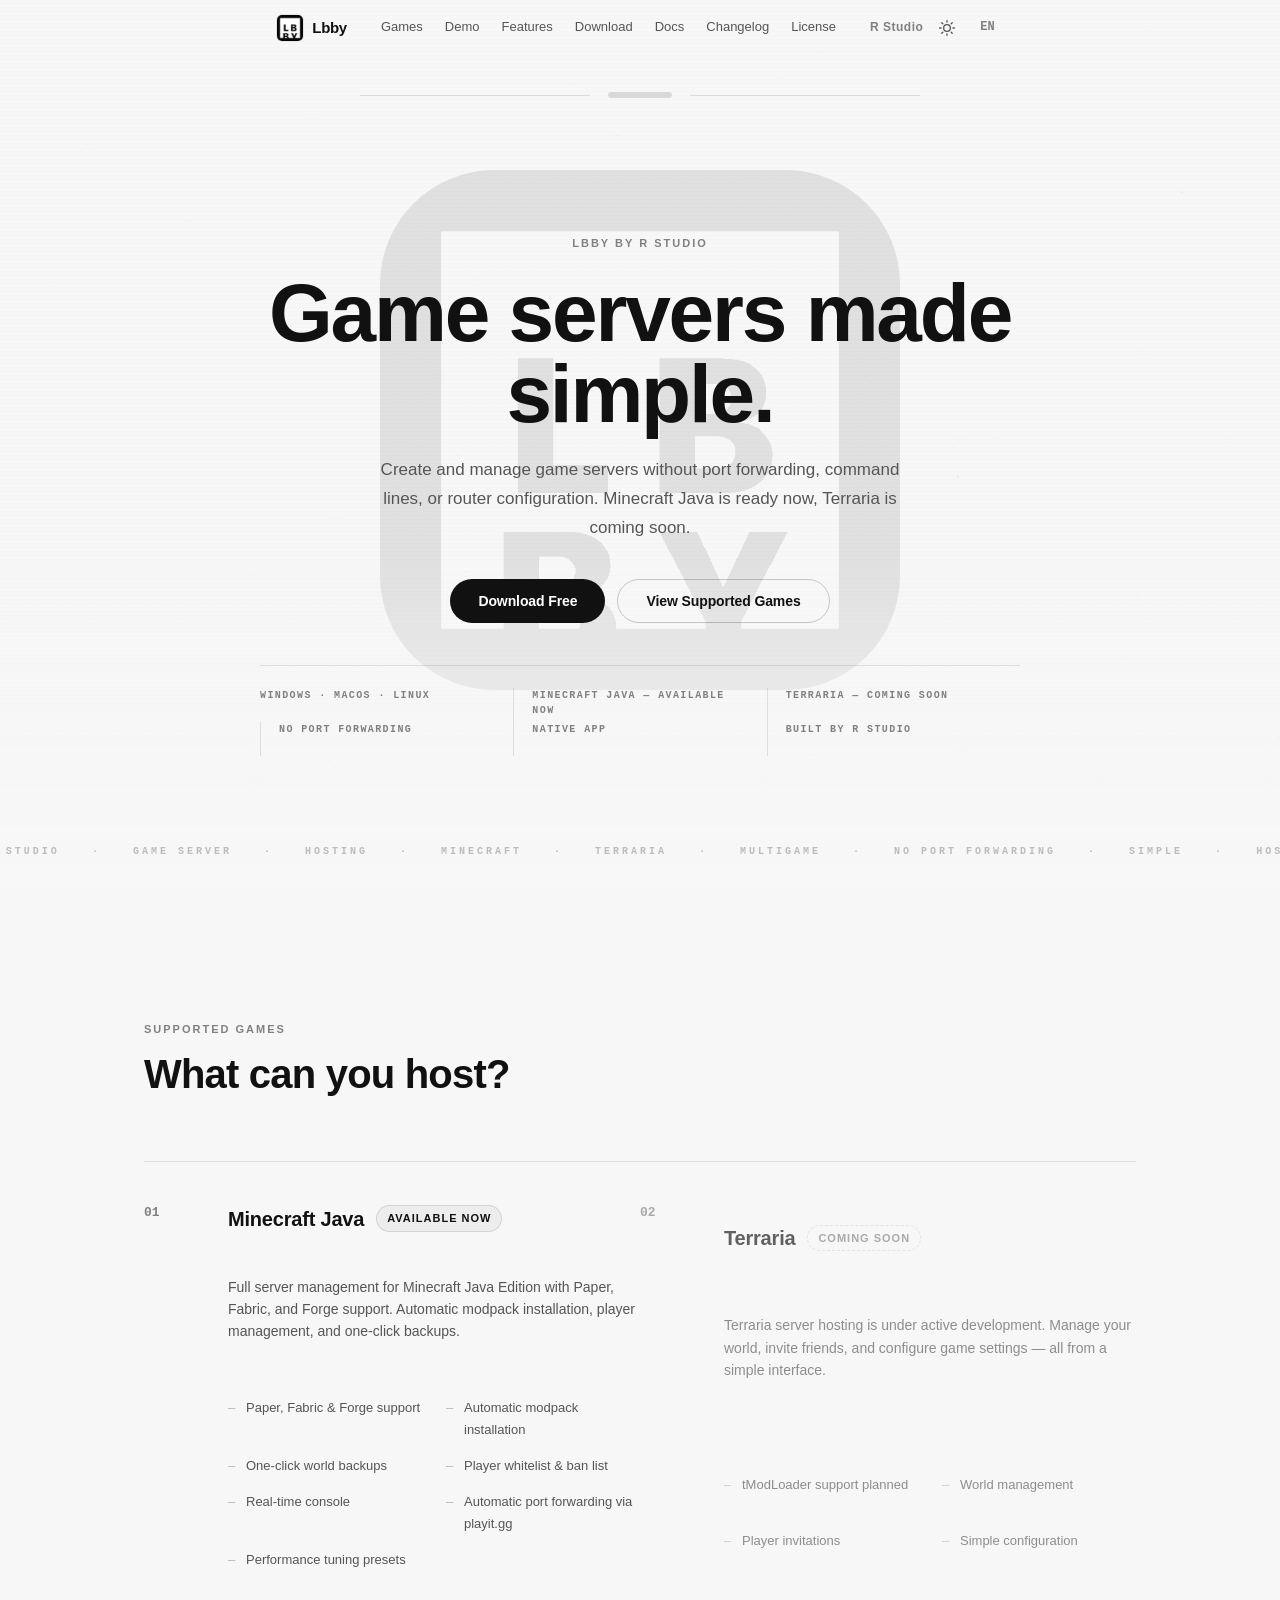
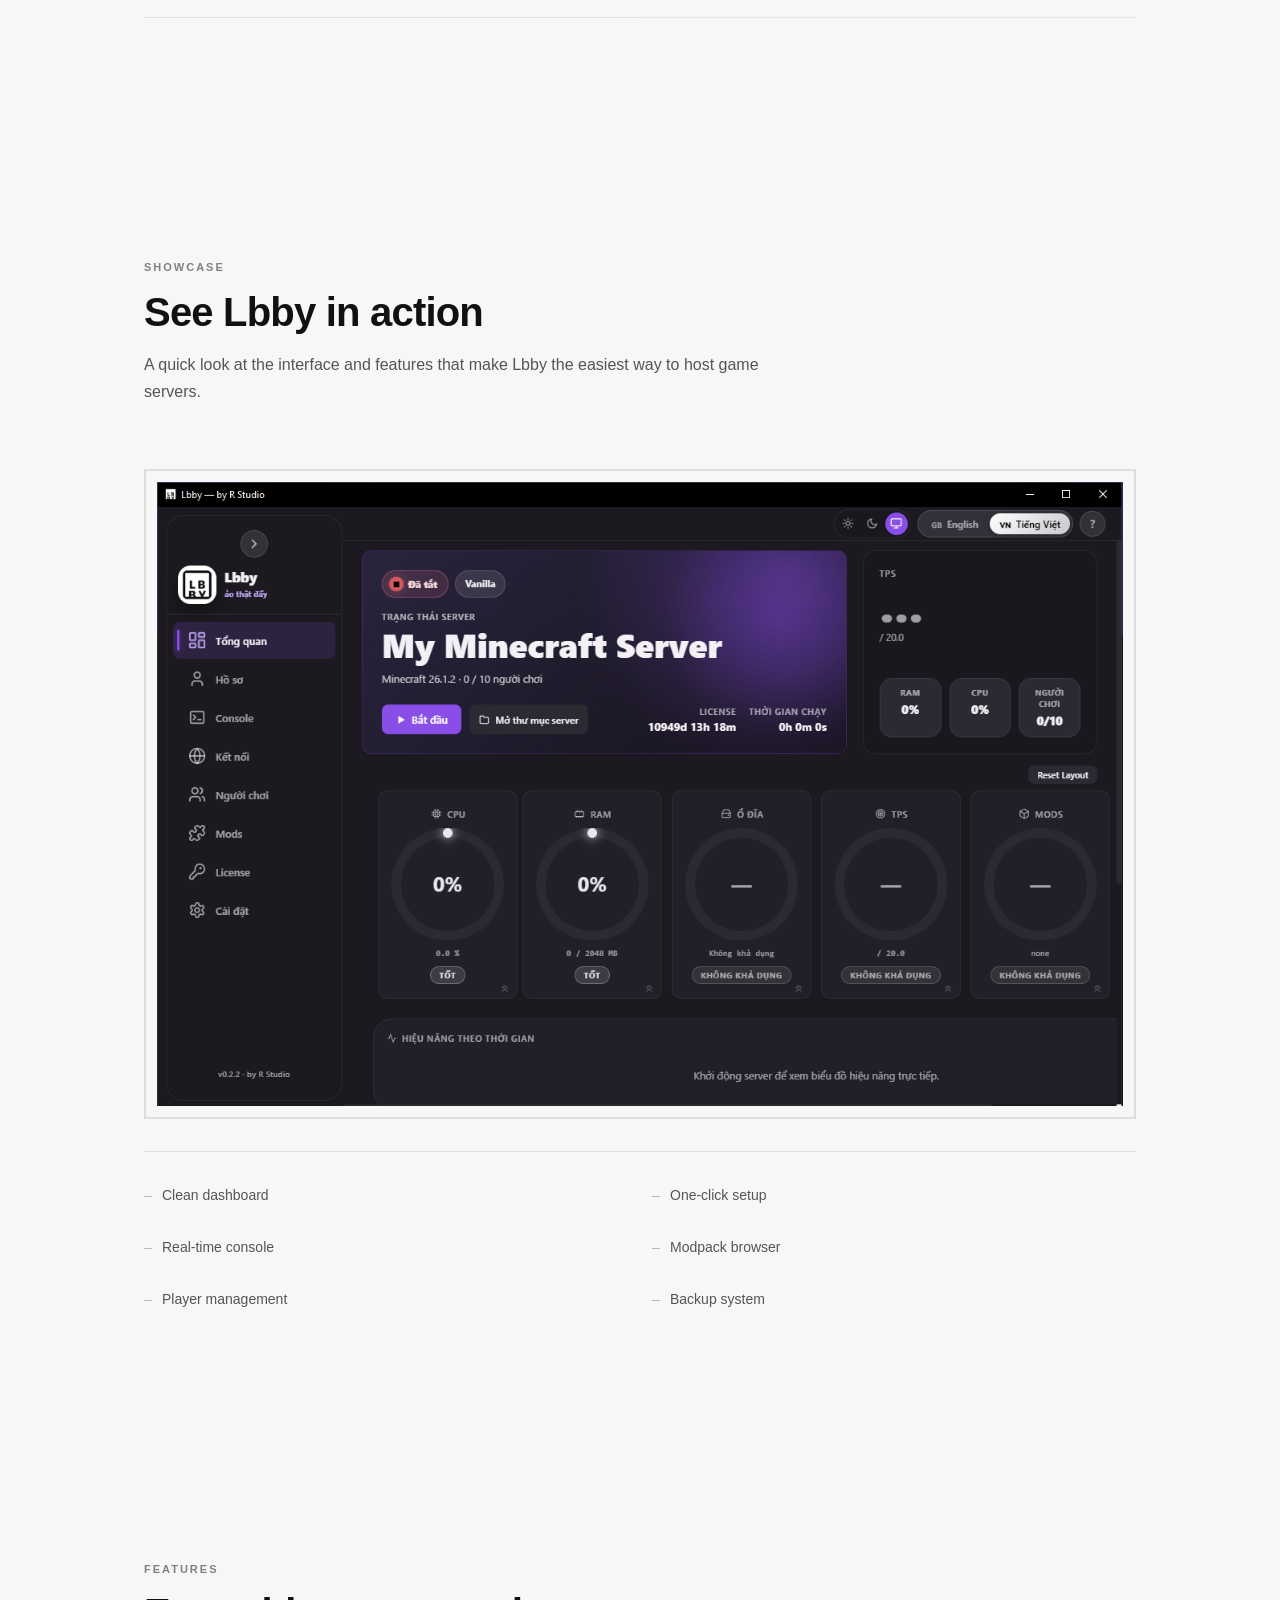
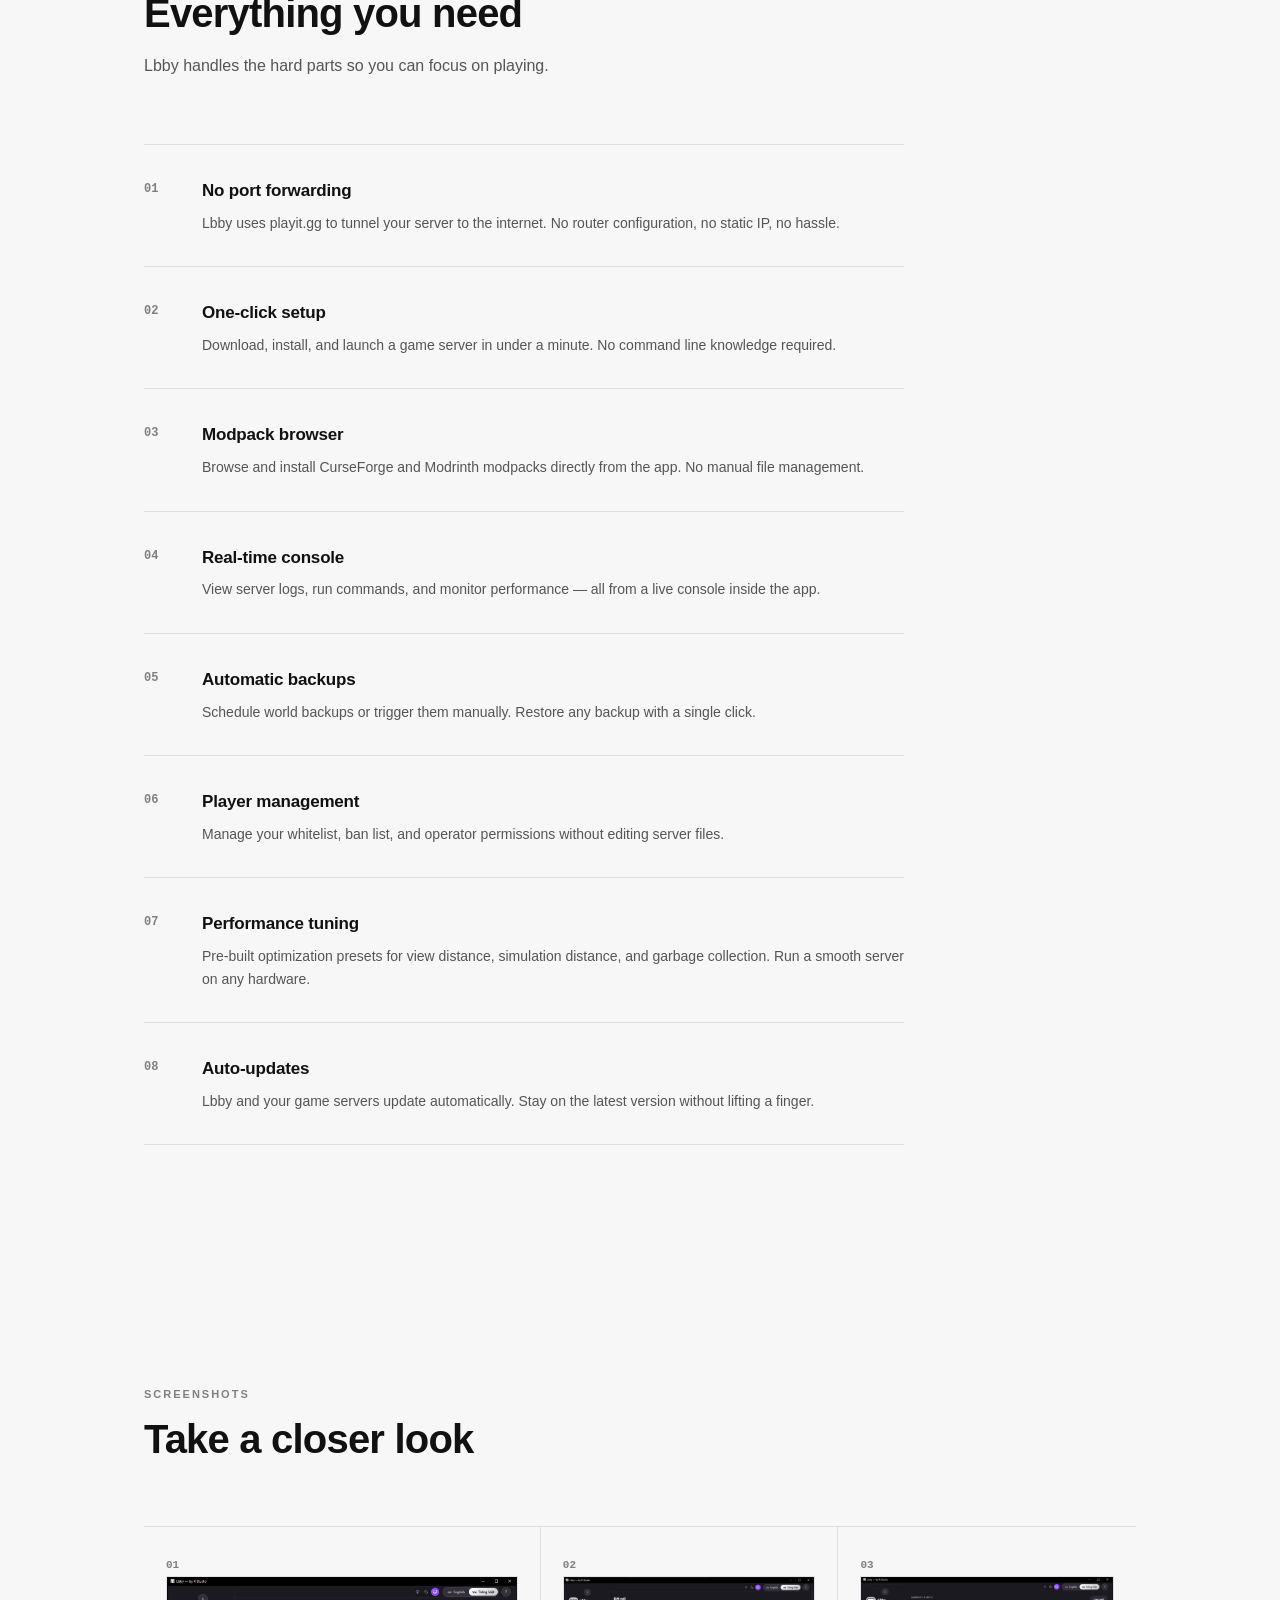
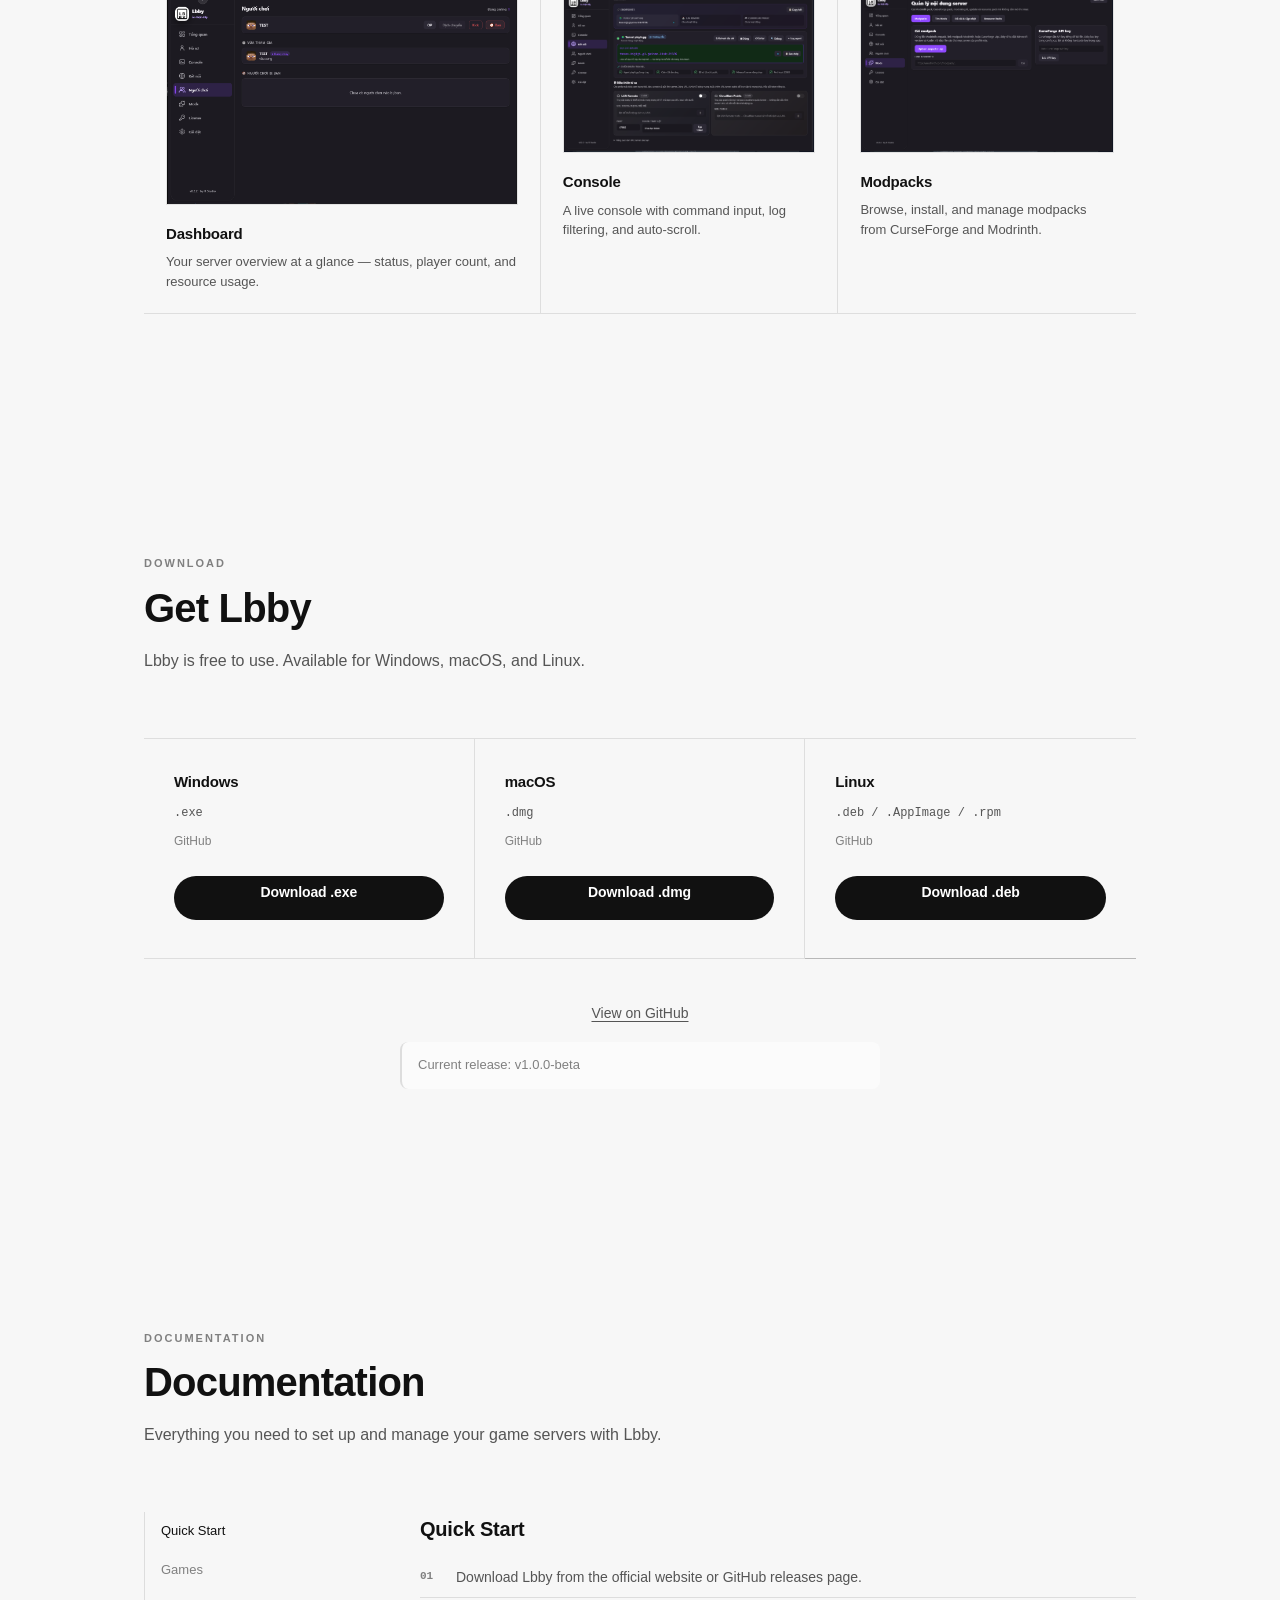
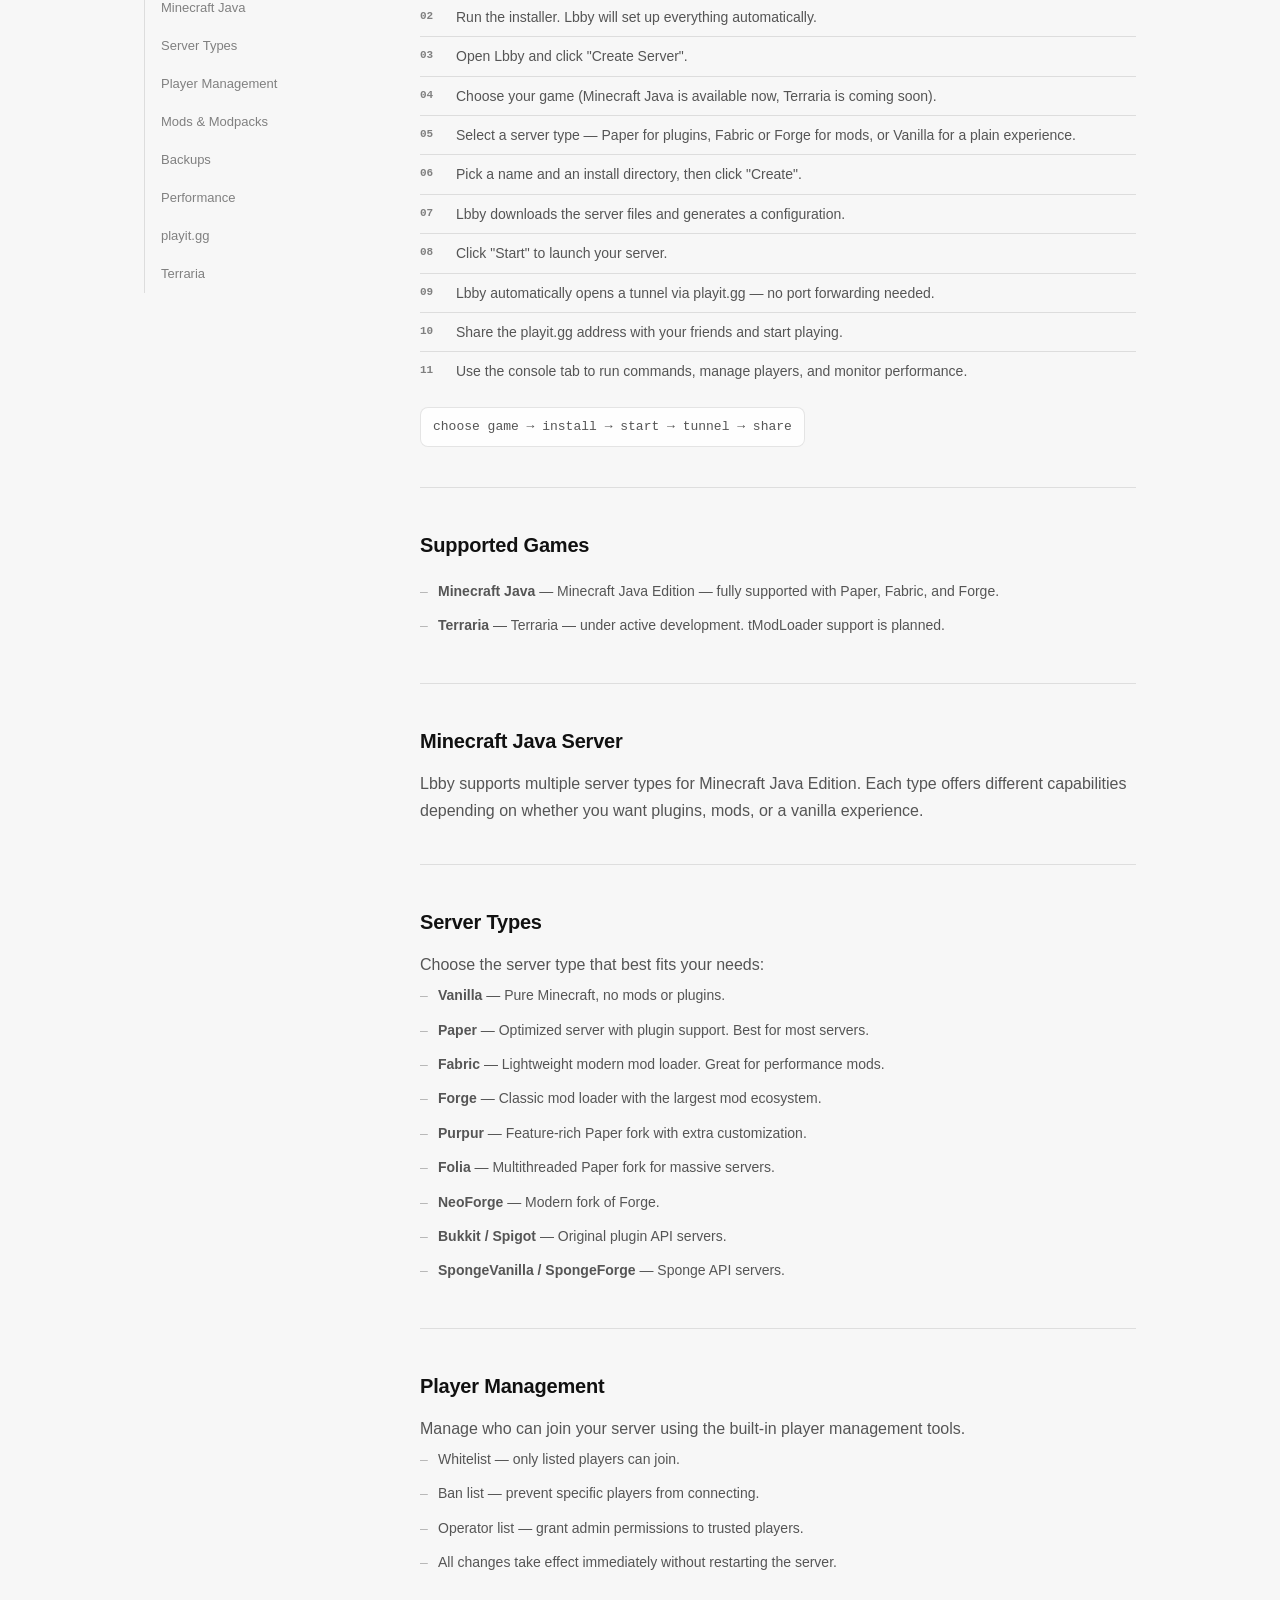
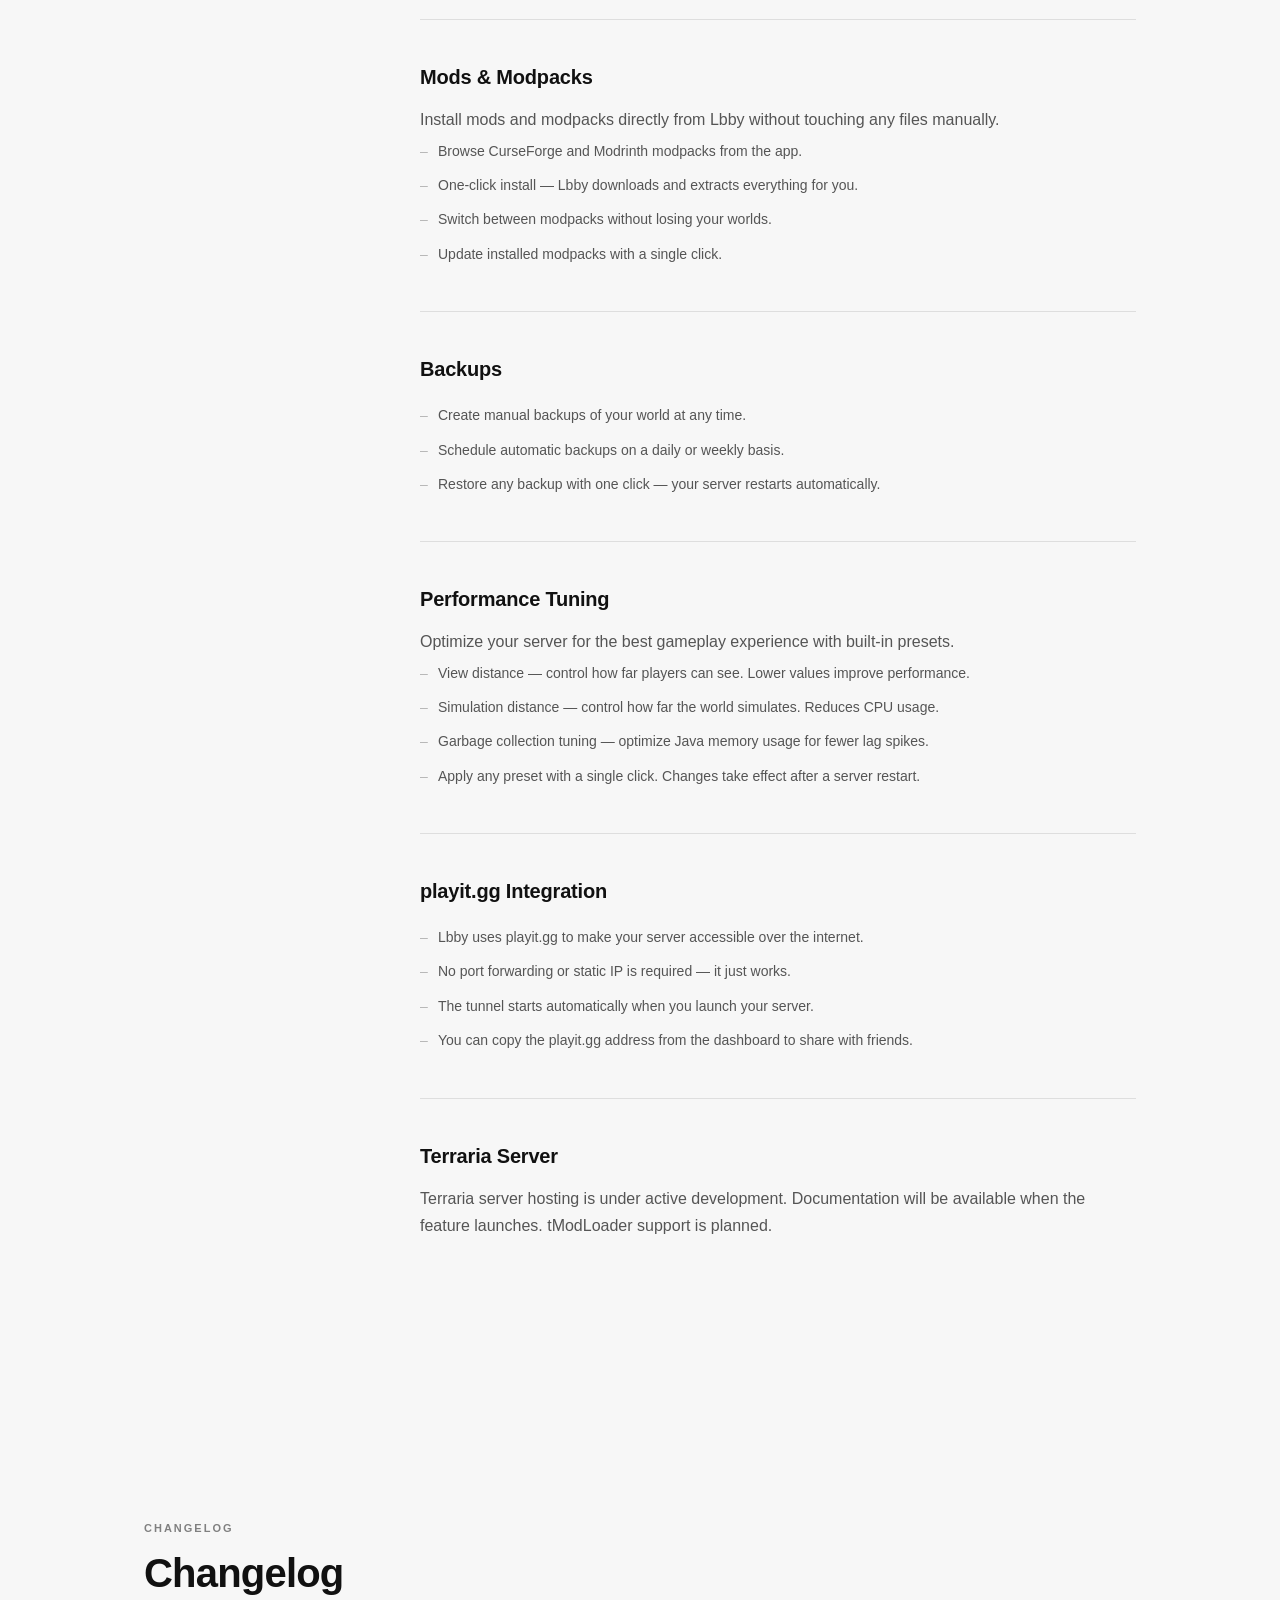
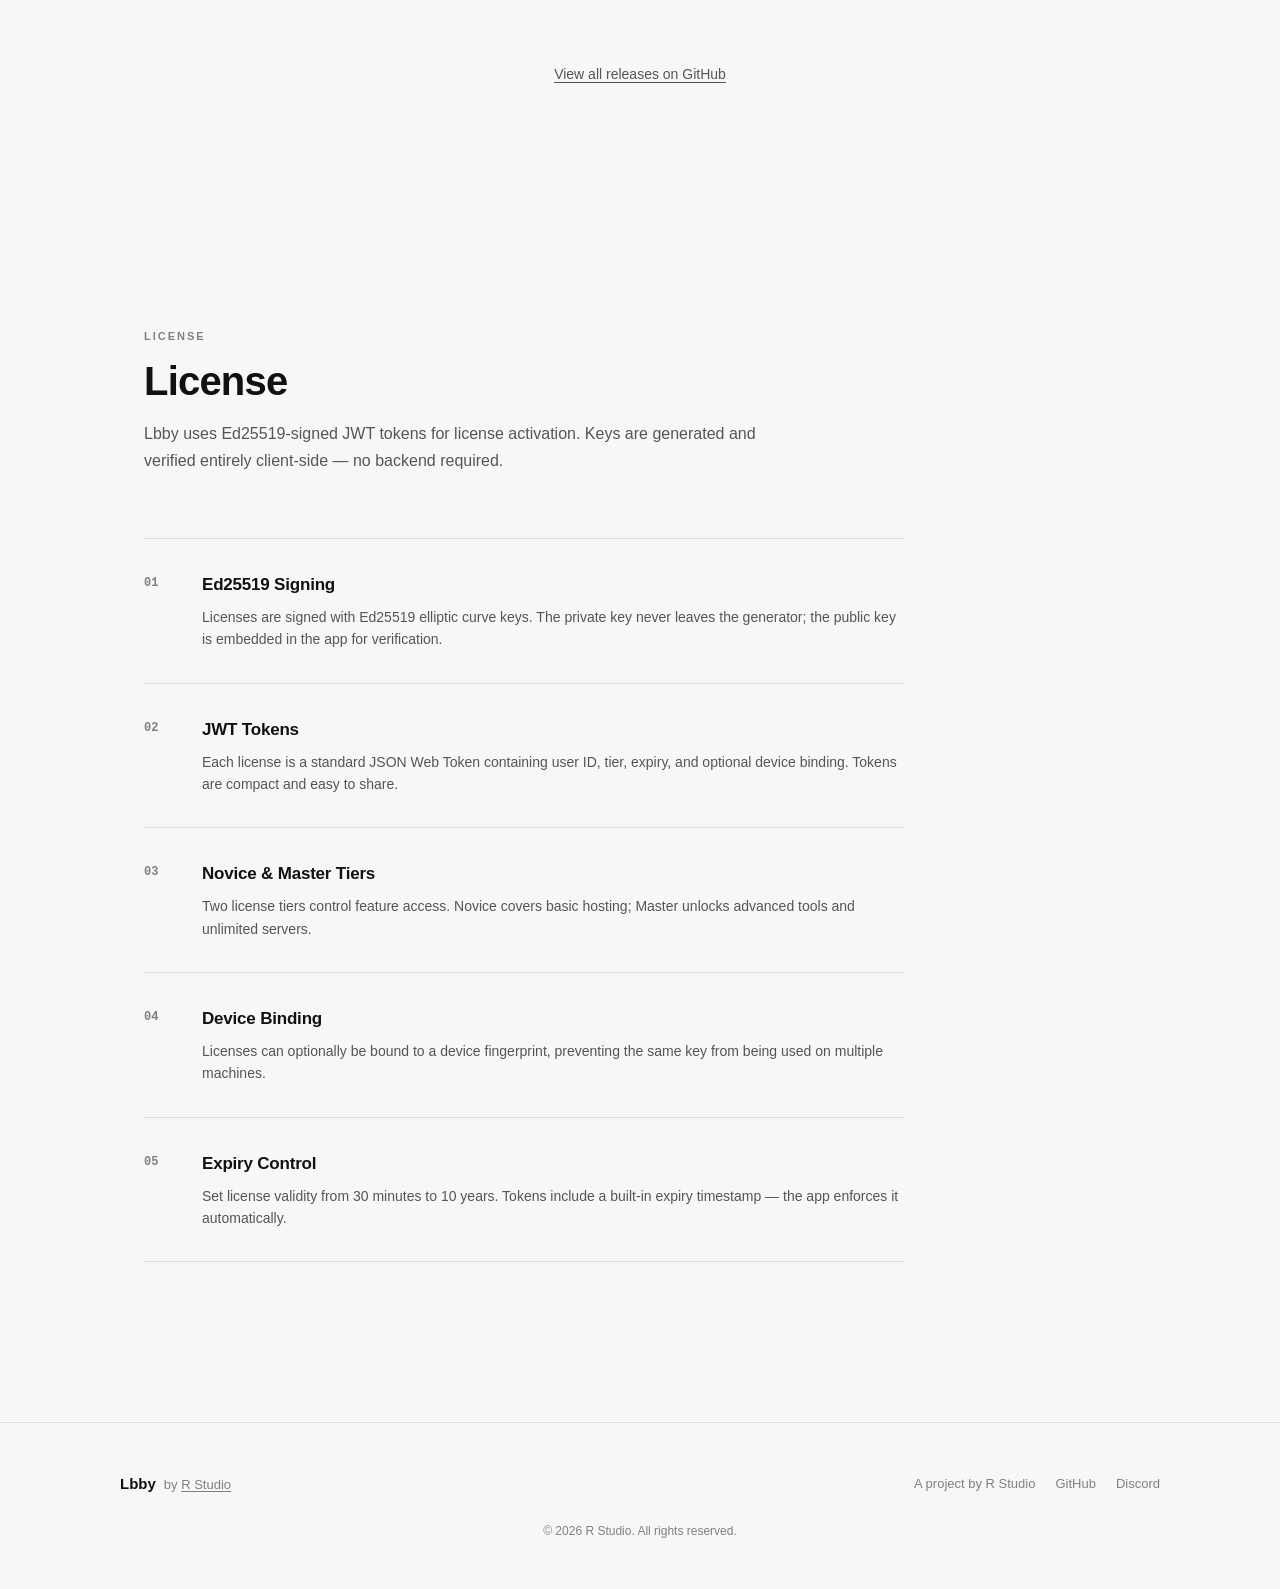
==== index.html @ f2675102 "Align Lbby site with R Studio aesthetic" ====
<!DOCTYPE html>
<html lang="en" data-theme="dark">
<head>
  <meta charset="UTF-8">
  <meta name="viewport" content="width=device-width, initial-scale=1.0">
  <meta http-equiv="Content-Security-Policy" content="default-src 'self'; script-src 'self' 'unsafe-inline' 'unsafe-eval'; style-src 'self' 'unsafe-inline' https://fonts.googleapis.com; img-src 'self' data: blob: https:; font-src 'self' data: https://fonts.gstatic.com; connect-src 'self' https://api.github.com; base-uri 'self'; form-action 'self'; frame-ancestors 'none';">
  <title>Lbby — Game Server Hosting by R Studio</title>
  <meta name="description" content="Lbby is a free game server hosting app by R Studio. Host and manage servers without port forwarding, terminal commands, or router configuration. Minecraft Java is available now, with Terraria coming soon.">
  <meta property="og:type" content="website">
  <meta property="og:url" content="https://lbby.rstudio.live">
  <meta property="og:title" content="Lbby — Game Server Hosting by R Studio">
  <meta property="og:description" content="Lbby is a free game server hosting app by R Studio. Host and manage servers without port forwarding, terminal commands, or router configuration.">
  <meta property="og:image" content="https://lbby.rstudio.live/assets/og-image.png">
  <meta property="og:locale" content="en_US">
  <meta property="og:locale:alternate" content="vi_VN">
  <link rel="icon" type="image/png" sizes="32x32" href="/assets/favicon-32.png">
  <link rel="icon" type="image/png" sizes="16x16" href="/assets/favicon-16.png">
  <link rel="shortcut icon" href="/favicon.ico">
  <link rel="preconnect" href="https://fonts.googleapis.com">
  <link rel="preconnect" href="https://fonts.gstatic.com" crossorigin>
  <link href="https://fonts.googleapis.com/css2?family=Inter:wght@400;500;600;700;800;900&display=swap" rel="stylesheet">
  <link rel="stylesheet" href="/css/style.css?v=rstudio-parity-20260628">
  <script>
    (function() {
      try {
        var t = localStorage.getItem('lbby-theme');
        if (!t) t = window.matchMedia('(prefers-color-scheme: dark)').matches ? 'dark' : 'light';
        document.documentElement.setAttribute('data-theme', t);
      } catch(e) {}
    })();
  </script>
</head>
<body>

  <!-- ══════════════════════════════════════════════════════════════
       NAVIGATION
       ══════════════════════════════════════════════════════════════ -->
  <nav class="nav" id="nav">
    <div class="nav__inner">
      <a href="/" class="nav__logo">
        <img src="/assets/lbby-app-icon-square.png" alt="Lbby" width="28" height="28">
        <span>Lbby</span>
      </a>
      <div class="nav__links">
        <a href="#games" class="nav__link" data-i18n="nav.games">Games</a>
        <a href="#showcase" class="nav__link">Demo</a>
        <a href="#features" class="nav__link" data-i18n="nav.features">Features</a>
        <a href="#download" class="nav__link" data-i18n="nav.download">Download</a>
        <a href="#docs" class="nav__link" data-i18n="nav.docs">Docs</a>
        <a href="#changelog" class="nav__link" data-i18n="nav.changelog">Changelog</a>
        <a href="#license" class="nav__link" data-i18n="nav.license">License</a>
      </div>
      <div class="nav__toggles">
        <a href="https://rstudio.live" class="nav__link nav__link--brand">R Studio</a>
        <button class="theme-toggle" id="theme-toggle" aria-label="Switch to light mode">
          <svg class="icon-sun" width="16" height="16" viewBox="0 0 24 24" fill="none" stroke="currentColor" stroke-width="2" stroke-linecap="round" stroke-linejoin="round"><circle cx="12" cy="12" r="5"/><line x1="12" y1="1" x2="12" y2="3"/><line x1="12" y1="21" x2="12" y2="23"/><line x1="4.22" y1="4.22" x2="5.64" y2="5.64"/><line x1="18.36" y1="18.36" x2="19.78" y2="19.78"/><line x1="1" y1="12" x2="3" y2="12"/><line x1="21" y1="12" x2="23" y2="12"/><line x1="4.22" y1="19.78" x2="5.64" y2="18.36"/><line x1="18.36" y1="5.64" x2="19.78" y2="4.22"/></svg>
          <svg class="icon-moon" width="16" height="16" viewBox="0 0 24 24" fill="none" stroke="currentColor" stroke-width="2" stroke-linecap="round" stroke-linejoin="round"><path d="M21 12.79A9 9 0 1 1 11.21 3 7 7 0 0 0 21 12.79z"/></svg>
        </button>
        <button class="lang-toggle" id="lang-toggle" aria-label="Switch language">
          <span class="lang-label" data-i18n="lang.toggle">VI</span>
        </button>
      </div>
      <button class="nav__hamburger" id="hamburger" aria-label="Menu" aria-expanded="false">
        <span></span><span></span><span></span>
      </button>
    </div>
  </nav>
  <div class="nav__dropdown" id="nav-dropdown">
    <a href="#games" data-i18n="nav.games">Games</a>
    <a href="#showcase">Demo</a>
    <a href="#features" data-i18n="nav.features">Features</a>
    <a href="#download" data-i18n="nav.download">Download</a>
    <a href="#docs" data-i18n="nav.docs">Docs</a>
    <a href="#changelog" data-i18n="nav.changelog">Changelog</a>
    <a href="#license" data-i18n="nav.license">License</a>
    <div class="nav__dropdown-toggles">
      <a href="https://rstudio.live" class="nav__link nav__link--brand">R Studio</a>
      <button class="theme-toggle" aria-label="Switch theme" onclick="document.getElementById('theme-toggle').click()">
        <svg class="icon-sun" width="16" height="16" viewBox="0 0 24 24" fill="none" stroke="currentColor" stroke-width="2"><circle cx="12" cy="12" r="5"/><line x1="12" y1="1" x2="12" y2="3"/><line x1="12" y1="21" x2="12" y2="23"/></svg>
        <svg class="icon-moon" width="16" height="16" viewBox="0 0 24 24" fill="none" stroke="currentColor" stroke-width="2"><path d="M21 12.79A9 9 0 1 1 11.21 3 7 7 0 0 0 21 12.79z"/></svg>
      </button>
      <button class="lang-toggle" onclick="document.getElementById('lang-toggle').click()">
        <span class="lang-label" data-i18n="lang.toggle">VI</span>
      </button>
    </div>
  </div>

  <!-- ══════════════════════════════════════════════════════════════
       HERO
       ══════════════════════════════════════════════════════════════ -->
  <section class="hero" id="hero">
    <canvas class="hero__canvas" id="ascii-bg"></canvas>
    <div class="site-noise" aria-hidden="true"></div>
    <div class="scanline" aria-hidden="true"></div>
    <div class="hero__chrome" aria-hidden="true">
      <span></span><span></span><span></span>
    </div>
    <div class="hero__logo-field" aria-hidden="true">
      <img src="/assets/lbby-app-icon-square.png" alt="">
    </div>
    <div class="hero__content">
      <p class="hero__eyebrow" data-i18n="hero.eyebrow">Lbby by R Studio</p>
      <h1 class="hero__headline" data-i18n="hero.headline">Game servers made simple.</h1>
      <p class="hero__sub" data-i18n="hero.sub">Host and manage game servers without port forwarding, command-line work, or router configuration. Minecraft Java is available now, with Terraria support on the way.</p>
      <div class="hero__buttons">
        <a href="#download" class="btn btn--primary" data-i18n="hero.cta.download">Download Free</a>
        <a href="#games" class="btn btn--secondary" data-i18n="hero.cta.games">View Supported Games</a>
      </div>
      <div class="hero__meta">
        <span class="hero__meta-item">Windows · macOS · Linux</span>
        <span class="hero__meta-divider">·</span>
        <span class="hero__meta-item" data-i18n="hero.meta.minecraft">Minecraft Java — Available now</span>
        <span class="hero__meta-divider">·</span>
        <span class="hero__meta-item" data-i18n="hero.meta.terraria">Terraria — Coming soon</span>
        <span class="hero__meta-divider">·</span>
        <span class="hero__meta-item" data-i18n="hero.meta.nopf">No port forwarding</span>
        <span class="hero__meta-divider">·</span>
        <span class="hero__meta-item" data-i18n="hero.meta.native">Native app</span>
        <span class="hero__meta-divider">·</span>
        <span class="hero__meta-item" data-i18n="hero.meta.rstudio">Built by R Studio</span>
      </div>
    </div>
    <div class="hero__strip" aria-hidden="true">
      <span>LBBY</span><span>·</span><span>R STUDIO</span><span>·</span><span>GAME SERVER</span><span>·</span><span>HOSTING</span><span>·</span><span>MINECRAFT</span><span>·</span><span>TERRARIA</span><span>·</span><span>MULTIGAME</span><span>·</span><span>NO PORT FORWARDING</span><span>·</span><span>SIMPLE</span><span>·</span><span>HOST</span><span>·</span><span>PLAY</span>
    </div>
  </section>

  <!-- ══════════════════════════════════════════════════════════════
       SUPPORTED GAMES
       ══════════════════════════════════════════════════════════════ -->
  <section class="section" id="games">
    <div class="section__header reveal">
      <p class="section-label" data-i18n="games.label">Supported Games</p>
      <h2 class="section-title" data-i18n="games.title">Start with Minecraft Java. More game servers are on the way.</h2>
    </div>
    <div class="games__grid reveal">
      <div class="game-card">
        <div class="game-card__index">01</div>
        <div class="game-card__header">
          <h3 class="game-card__title" data-i18n="games.minecraft.title">Minecraft Java</h3>
          <span class="game-card__status game-card__status--available" data-i18n="games.minecraft.status">Available now</span>
        </div>
        <p class="game-card__desc" data-i18n="games.minecraft.desc">Fully developed hosting support for Minecraft Java servers, including guided setup, server types, mods, plugins, modpacks, playit.gg tunneling, backups, performance tools, and player management.</p>
        <ul class="game-card__features">
          <li data-i18n="games.minecraft.f1">Guided server setup</li>
          <li data-i18n="games.minecraft.f2">11 server types</li>
          <li data-i18n="games.minecraft.f3">Mods, plugins, and modpacks</li>
          <li data-i18n="games.minecraft.f4">Built-in tunnel support</li>
          <li data-i18n="games.minecraft.f5">Backups and restore</li>
          <li data-i18n="games.minecraft.f6">Player management</li>
          <li data-i18n="games.minecraft.f7">Performance tools</li>
        </ul>
      </div>
      <div class="game-card game-card--upcoming">
        <div class="game-card__index">02</div>
        <div class="game-card__header">
          <h3 class="game-card__title" data-i18n="games.terraria.title">Terraria</h3>
          <span class="game-card__status game-card__status--coming" data-i18n="games.terraria.status">Coming soon</span>
        </div>
        <p class="game-card__desc" data-i18n="games.terraria.desc">Terraria server hosting is planned as Lbby expands into multi-game hosting.</p>
        <ul class="game-card__features">
          <li data-i18n="games.terraria.f1">Planned server setup flow</li>
          <li data-i18n="games.terraria.f2">Planned hosting controls</li>
          <li data-i18n="games.terraria.f3">Planned friend/community hosting</li>
          <li data-i18n="games.terraria.f4">Roadmap item</li>
        </ul>
      </div>
    </div>
  </section>

  <!-- ══════════════════════════════════════════════════════════════
       DASHBOARD
       ══════════════════════════════════════════════════════════════ -->
  <section class="section" id="showcase">
    <div class="section__header reveal">
      <p class="section-label" data-i18n="showcase.label">Dashboard</p>
      <h2 class="section-title" data-i18n="showcase.title">One dashboard for your game servers</h2>
      <p class="body-text" data-i18n="showcase.desc">An intuitive control panel for installing, starting, managing, and sharing game servers. Minecraft Java support is available now, with Terraria support on the way.</p>
    </div>
    <div class="showcase__image reveal">
      <img src="/assets/dashboard.png" alt="Lbby dashboard showing game server management" loading="lazy">
    </div>
    <div class="showcase__bullets reveal">
      <div class="showcase__bullet" data-i18n="showcase.b1">Clean, user-friendly interface</div>
      <div class="showcase__bullet" data-i18n="showcase.b2">Install and manage supported game servers</div>
      <div class="showcase__bullet" data-i18n="showcase.b3">Manage mods, plugins, and modpacks where supported</div>
      <div class="showcase__bullet" data-i18n="showcase.b4">Create backups and restore server data</div>
      <div class="showcase__bullet" data-i18n="showcase.b5">Monitor server status and performance</div>
      <div class="showcase__bullet" data-i18n="showcase.b6">Share servers without router configuration</div>
    </div>
  </section>

  <!-- ══════════════════════════════════════════════════════════════
       FEATURES
       ══════════════════════════════════════════════════════════════ -->
  <section class="section" id="features">
    <div class="section__header reveal">
      <p class="section-label" data-i18n="features.label">Features</p>
      <h2 class="section-title" data-i18n="features.title">Everything you need to host</h2>
      <p class="body-text" data-i18n="features.subtitle">From zero to a running game server in minutes. No terminal, no config files, no headaches.</p>
    </div>
    <div class="features__list reveal">
      <div class="feature-row">
        <span class="feature-row__index">01</span>
        <div class="feature-row__body">
          <h3 class="feature-row__title" data-i18n="features.f1.title">Game Server Setup</h3>
          <p class="feature-row__desc" data-i18n="features.f1.desc">Create supported game servers through a guided setup flow. Minecraft Java is fully supported today, with Terraria support on the roadmap.</p>
        </div>
      </div>
      <div class="feature-row">
        <span class="feature-row__index">02</span>
        <div class="feature-row__body">
          <h3 class="feature-row__title" data-i18n="features.f2.title">Minecraft Java Support</h3>
          <p class="feature-row__desc" data-i18n="features.f2.desc">Vanilla, Paper, Folia, Purpur, Bukkit, Spigot, Forge, Fabric, NeoForge, SpongeVanilla, and SpongeForge — all from a guided setup wizard.</p>
        </div>
      </div>
      <div class="feature-row">
        <span class="feature-row__index">03</span>
        <div class="feature-row__body">
          <h3 class="feature-row__title" data-i18n="features.f3.title">Play Anywhere</h3>
          <p class="feature-row__desc" data-i18n="features.f3.desc">Built-in tunnel support so friends can join from anywhere. No port forwarding or static IP needed.</p>
        </div>
      </div>
      <div class="feature-row">
        <span class="feature-row__index">04</span>
        <div class="feature-row__body">
          <h3 class="feature-row__title" data-i18n="features.f4.title">Remote Control</h3>
          <p class="feature-row__desc" data-i18n="features.f4.desc">Manage your server from your phone or another PC where supported. LAN + Cloudflare Quick Tunnel with secure token authentication.</p>
        </div>
      </div>
      <div class="feature-row">
        <span class="feature-row__index">05</span>
        <div class="feature-row__body">
          <h3 class="feature-row__title" data-i18n="features.f5.title">Mods &amp; Plugins</h3>
          <p class="feature-row__desc" data-i18n="features.f5.desc">For Minecraft Java, browse Modrinth, install mods and plugins, use modpacks from Modrinth and CurseForge, and check updates automatically.</p>
        </div>
      </div>
      <div class="feature-row">
        <span class="feature-row__index">06</span>
        <div class="feature-row__body">
          <h3 class="feature-row__title" data-i18n="features.f6.title">Backups</h3>
          <p class="feature-row__desc" data-i18n="features.f6.desc">Create ZIP backups, restore from backups, and schedule automatic backups. Never lose your world again.</p>
        </div>
      </div>
      <div class="feature-row">
        <span class="feature-row__index">07</span>
        <div class="feature-row__body">
          <h3 class="feature-row__title" data-i18n="features.f7.title">Performance</h3>
          <p class="feature-row__desc" data-i18n="features.f7.desc">JVM optimization presets, TPS monitoring, chunk pre-generation, and customizable dashboard with live ring meters for Minecraft Java servers.</p>
        </div>
      </div>
      <div class="feature-row">
        <span class="feature-row__index">08</span>
        <div class="feature-row__body">
          <h3 class="feature-row__title" data-i18n="features.f8.title">Player Admin</h3>
          <p class="feature-row__desc" data-i18n="features.f8.desc">For Minecraft Java, manage online players with avatars, OP, kick, ban, unban, teleport, and more.</p>
        </div>
      </div>
    </div>
  </section>

  <!-- ══════════════════════════════════════════════════════════════
       SCREENSHOTS
       ══════════════════════════════════════════════════════════════ -->
  <section class="section" id="screenshots">
    <div class="section__header reveal">
      <p class="section-label" data-i18n="screenshots.label">See it in action</p>
      <h2 class="section-title" data-i18n="screenshots.title">A closer look at Lbby's Minecraft Java hosting experience.</h2>
    </div>
    <div class="screenshots__grid reveal">
      <div class="screenshot-card">
        <span class="screenshot-card__index">01</span>
        <img src="/assets/manager-player.png" alt="Player management in Lbby" loading="lazy">
        <h3 class="screenshot-card__title" data-i18n="screenshots.s1.title">Player Management</h3>
        <p class="screenshot-card__desc" data-i18n="screenshots.s1.desc">Manage multiple players easily on your Minecraft Java server.</p>
      </div>
      <div class="screenshot-card">
        <span class="screenshot-card__index">02</span>
        <img src="/assets/connect-world.png" alt="Playit.gg integration in Lbby" loading="lazy">
        <h3 class="screenshot-card__title" data-i18n="screenshots.s2.title">Playit.gg Integration</h3>
        <p class="screenshot-card__desc" data-i18n="screenshots.s2.desc">Create a public server address without port forwarding.</p>
      </div>
      <div class="screenshot-card">
        <span class="screenshot-card__index">03</span>
        <img src="/assets/automodpack.png" alt="Mod and modpack support in Lbby" loading="lazy">
        <h3 class="screenshot-card__title" data-i18n="screenshots.s3.title">Full Mod &amp; Modpack Support</h3>
        <p class="screenshot-card__desc" data-i18n="screenshots.s3.desc">Install mods, plugins, and modpacks quickly for Minecraft Java servers.</p>
      </div>
    </div>
  </section>

  <!-- ══════════════════════════════════════════════════════════════
       DOWNLOAD
       ══════════════════════════════════════════════════════════════ -->
  <section class="section" id="download">
    <div class="section__header reveal">
      <p class="section-label" data-i18n="download.label">Download</p>
      <h2 class="section-title" data-i18n="download.title">Get Lbby</h2>
      <p class="body-text" data-i18n="download.desc">Free to use. Available for Windows, macOS, and Linux. Minecraft Java hosting is available now. Terraria support is coming soon.</p>
    </div>
    <div class="download__cards reveal" id="download-cards">
      <div class="download-card" data-platform="windows">
        <span class="download-card__platform">Windows</span>
        <span class="download-card__ext">.exe</span>
        <span class="download-card__size">—</span>
        <a class="btn btn--primary download-card__btn" href="https://github.com/aindrewkwk/lbby-releases/releases/latest">Download .exe</a>
      </div>
      <div class="download-card" data-platform="macos">
        <span class="download-card__platform">macOS</span>
        <span class="download-card__ext">.dmg</span>
        <span class="download-card__size">—</span>
        <a class="btn btn--primary download-card__btn" href="https://github.com/aindrewkwk/lbby-releases/releases/latest">Download .dmg</a>
      </div>
      <div class="download-card" data-platform="linux">
        <span class="download-card__platform">Linux</span>
        <span class="download-card__ext">.deb / .AppImage / .rpm</span>
        <span class="download-card__size">—</span>
        <a class="btn btn--primary download-card__btn" href="https://github.com/aindrewkwk/lbby-releases/releases/latest">Download .deb</a>
      </div>
    </div>
    <div class="download__footer reveal">
      <a href="https://github.com/aindrewkwk/lbby-releases/releases" class="download__gh-link" data-i18n="download.gh">View All Releases on GitHub</a>
      <p class="download__beta" data-i18n="download.beta">Beta: The app is unsigned. On macOS: right-click → Open → Open. On Windows: More info → Run anyway.</p>
    </div>
  </section>

  <!-- ══════════════════════════════════════════════════════════════
       DOCS
       ══════════════════════════════════════════════════════════════ -->
  <section class="section" id="docs">
    <div class="section__header reveal">
      <p class="section-label" data-i18n="docs.label">Documentation</p>
      <h2 class="section-title" data-i18n="docs.title">Getting Started</h2>
      <p class="body-text" data-i18n="docs.subtitle">From download to your first game server in minutes.</p>
    </div>
    <div class="docs__content reveal">
      <nav class="docs__sidebar" aria-label="Documentation navigation">
        <a href="#docs-quickstart" class="docs__nav-link active" data-i18n="docs.nav.quickstart">Quick Start</a>
        <a href="#docs-games" class="docs__nav-link" data-i18n="docs.nav.games">Supported Games</a>
        <a href="#docs-minecraft" class="docs__nav-link" data-i18n="docs.nav.minecraft">Minecraft Java</a>
        <a href="#docs-types" class="docs__nav-link" data-i18n="docs.nav.types">Server Types</a>
        <a href="#docs-players" class="docs__nav-link" data-i18n="docs.nav.players">Player Management</a>
        <a href="#docs-mods" class="docs__nav-link" data-i18n="docs.nav.mods">Mods &amp; Plugins</a>
        <a href="#docs-backups" class="docs__nav-link" data-i18n="docs.nav.backups">Backups</a>
        <a href="#docs-performance" class="docs__nav-link" data-i18n="docs.nav.performance">Performance</a>
        <a href="#docs-playit" class="docs__nav-link" data-i18n="docs.nav.playit">playit.gg</a>
        <a href="#docs-terraria" class="docs__nav-link" data-i18n="docs.nav.terraria">Terraria Roadmap</a>
      </nav>
      <div class="docs__body">
        <div class="docs__section" id="docs-quickstart">
          <h3 class="docs__section-title" data-i18n="docs.quickstart.title">Quick Start</h3>
          <ol class="docs__steps">
            <li data-i18n="docs.quickstart.s1">Download and install Lbby for your platform</li>
            <li data-i18n="docs.quickstart.s2">Open Lbby — the setup wizard will guide you</li>
            <li data-i18n="docs.quickstart.s3">Choose a supported game</li>
            <li data-i18n="docs.quickstart.s4">For now, select Minecraft Java</li>
            <li data-i18n="docs.quickstart.s5">Pick a Minecraft server type: Paper recommended, Fabric, Forge, etc.</li>
            <li data-i18n="docs.quickstart.s6">Choose a Minecraft version and loader/build version if needed</li>
            <li data-i18n="docs.quickstart.s7">Set your server name, folder, RAM, and max players</li>
            <li data-i18n="docs.quickstart.s8">Click Install Server</li>
            <li data-i18n="docs.quickstart.s9">Open the Dashboard and click Start</li>
            <li data-i18n="docs.quickstart.s10">Open the Tunnel tab and start playit.gg</li>
            <li data-i18n="docs.quickstart.s11">Share the public tunnel address with friends</li>
          </ol>
          <p class="docs__summary"><code>choose game → install → start → tunnel → share</code></p>
        </div>
        <div class="docs__section" id="docs-games">
          <h3 class="docs__section-title" data-i18n="docs.games.title">Supported Games</h3>
          <ul class="docs__list">
            <li><strong>Minecraft Java</strong> — <span data-i18n="docs.games.mc">Available now</span></li>
            <li><strong>Terraria</strong> — <span data-i18n="docs.games.terraria">Coming soon</span></li>
          </ul>
        </div>
        <div class="docs__section" id="docs-minecraft">
          <h3 class="docs__section-title" data-i18n="docs.minecraft.title">Minecraft Java</h3>
          <p class="body-text" data-i18n="docs.minecraft.desc">Minecraft Java is Lbby's first fully supported game. It includes guided setup, server types, mods, plugins, modpacks, player management, backups, tunnels, and performance tools.</p>
        </div>
        <div class="docs__section" id="docs-types">
          <h3 class="docs__section-title" data-i18n="docs.types.title">Server Types</h3>
          <p class="body-text" data-i18n="docs.types.intro">Lbby supports 11 Minecraft Java server types:</p>
          <ul class="docs__list">
            <li><strong>Vanilla</strong> — Pure Minecraft, no mods or plugins.</li>
            <li><strong>Paper</strong> — Optimized server with plugin support. Best for most servers.</li>
            <li><strong>Fabric</strong> — Lightweight modern mod loader. Great for performance mods.</li>
            <li><strong>Forge</strong> — Classic mod loader with the largest mod ecosystem.</li>
            <li><strong>Purpur</strong> — Feature-rich Paper fork with extra customization.</li>
            <li><strong>Folia</strong> — Multithreaded Paper fork for massive servers.</li>
            <li><strong>NeoForge</strong> — Modern fork of Forge.</li>
            <li><strong>Bukkit / Spigot</strong> — Original plugin API servers.</li>
            <li><strong>SpongeVanilla / SpongeForge</strong> — Sponge API servers.</li>
          </ul>
        </div>
        <div class="docs__section" id="docs-players">
          <h3 class="docs__section-title" data-i18n="docs.players.title">Player Management</h3>
          <p class="body-text" data-i18n="docs.players.desc">For Minecraft Java servers, click any online player to open the detail modal:</p>
          <ul class="docs__list">
            <li data-i18n="docs.players.l1"><strong>Stats</strong> — Health, food, XP bar, gamemode, position, active effects</li>
            <li data-i18n="docs.players.l2"><strong>Inventory</strong> — View items, give items, remove items, ender chest</li>
            <li data-i18n="docs.players.l3"><strong>Actions</strong> — Kill, heal, feed, freeze, spectate, gamemode, clear effects, set XP</li>
            <li data-i18n="docs.players.l4">OP/de-OP, kick, ban/unban, and teleport from the player list</li>
          </ul>
        </div>
        <div class="docs__section" id="docs-mods">
          <h3 class="docs__section-title" data-i18n="docs.mods.title">Mods &amp; Plugins</h3>
          <p class="body-text" data-i18n="docs.mods.intro">For Minecraft Java:</p>
          <ul class="docs__list">
            <li data-i18n="docs.mods.l1"><strong>Modpacks</strong> — Install Modrinth .mrpack, paste a link, or upload CurseForge .zip</li>
            <li data-i18n="docs.mods.l2"><strong>Browse Mods</strong> — Search Modrinth and install directly</li>
            <li data-i18n="docs.mods.l3"><strong>Updates</strong> — Check for mod updates, update safely</li>
            <li data-i18n="docs.mods.l4"><strong>Resource Packs</strong> — Add, list, remove server resource packs</li>
          </ul>
        </div>
        <div class="docs__section" id="docs-backups">
          <h3 class="docs__section-title" data-i18n="docs.backups.title">Backups</h3>
          <ul class="docs__list">
            <li data-i18n="docs.backups.l1">Create manual ZIP backups of your server</li>
            <li data-i18n="docs.backups.l2">Restore from any previous backup</li>
            <li data-i18n="docs.backups.l3">Schedule automatic backups</li>
          </ul>
        </div>
        <div class="docs__section" id="docs-performance">
          <h3 class="docs__section-title" data-i18n="docs.performance.title">Performance Tips</h3>
          <p class="body-text" data-i18n="docs.performance.intro">For Minecraft Java:</p>
          <ul class="docs__list">
            <li data-i18n="docs.performance.l1">Use Settings → Performance → Low CPU if CPU spikes</li>
            <li data-i18n="docs.performance.l2">Keep Optimized JVM flags enabled</li>
            <li data-i18n="docs.performance.l3">Lower View Distance to 6–8</li>
            <li data-i18n="docs.performance.l4">Use Pre-generate Chunks before players explore far</li>
          </ul>
        </div>
        <div class="docs__section" id="docs-playit">
          <h3 class="docs__section-title" data-i18n="docs.playit.title">playit.gg Troubleshooting</h3>
          <ul class="docs__list">
            <li data-i18n="docs.playit.l1">Dashboard shows the server is Online</li>
            <li data-i18n="docs.playit.l2">Tunnel tab shows playit.gg is running</li>
            <li data-i18n="docs.playit.l3">Local port matches the server port, usually 25565 for Minecraft Java</li>
            <li data-i18n="docs.playit.l4">Use the exact address shown by Lbby, including port if shown</li>
          </ul>
        </div>
        <div class="docs__section" id="docs-terraria">
          <h3 class="docs__section-title" data-i18n="docs.terraria.title">Terraria Roadmap</h3>
          <p class="body-text" data-i18n="docs.terraria.desc">Terraria support is planned as part of Lbby's move toward multi-game hosting. Present it as coming soon, not currently available.</p>
        </div>
      </div>
    </div>
  </section>

  <!-- ══════════════════════════════════════════════════════════════
       CHANGELOG
       ══════════════════════════════════════════════════════════════ -->
  <section class="section" id="changelog">
    <div class="section__header reveal">
      <p class="section-label" data-i18n="changelog.label">Changelog</p>
      <h2 class="section-title" data-i18n="changelog.title">What's new</h2>
    </div>
    <div class="changelog__list reveal" id="changelog-list">
      <!-- Dynamically populated by releases.js -->
    </div>
    <div class="changelog__footer reveal">
      <a href="https://github.com/aindrewkwk/lbby-releases/releases" data-i18n="changelog.all">View All Releases</a>
    </div>
  </section>

  <!-- ══════════════════════════════════════════════════════════════
       LICENSE
       ══════════════════════════════════════════════════════════════ -->
  <section class="section" id="license">
    <div class="section__header reveal">
      <p class="section-label" data-i18n="license.label">License</p>
      <h2 class="section-title" data-i18n="license.title">How Licensing Works</h2>
      <p class="body-text" data-i18n="license.desc">Lbby uses Ed25519-signed JWT tokens for license activation. Keys are generated and verified entirely client-side — no backend required.</p>
    </div>
    <div class="features__list reveal">
      <div class="feature-row">
        <span class="feature-row__index">01</span>
        <div class="feature-row__body">
          <h3 class="feature-row__title" data-i18n="license.f1.title">Ed25519 Signing</h3>
          <p class="feature-row__desc" data-i18n="license.f1.desc">Licenses are signed with Ed25519 elliptic curve keys. The private key never leaves the generator; the public key is embedded in the app for verification.</p>
        </div>
      </div>
      <div class="feature-row">
        <span class="feature-row__index">02</span>
        <div class="feature-row__body">
          <h3 class="feature-row__title" data-i18n="license.f2.title">JWT Tokens</h3>
          <p class="feature-row__desc" data-i18n="license.f2.desc">Each license is a standard JSON Web Token containing user ID, tier, expiry, and optional device binding. Tokens are compact and easy to share.</p>
        </div>
      </div>
      <div class="feature-row">
        <span class="feature-row__index">03</span>
        <div class="feature-row__body">
          <h3 class="feature-row__title" data-i18n="license.f3.title">Novice &amp; Master Tiers</h3>
          <p class="feature-row__desc" data-i18n="license.f3.desc">Two license tiers control feature access. Novice covers basic hosting; Master unlocks advanced tools and unlimited servers.</p>
        </div>
      </div>
      <div class="feature-row">
        <span class="feature-row__index">04</span>
        <div class="feature-row__body">
          <h3 class="feature-row__title" data-i18n="license.f4.title">Device Binding</h3>
          <p class="feature-row__desc" data-i18n="license.f4.desc">Licenses can optionally be bound to a device fingerprint, preventing the same key from being used on multiple machines.</p>
        </div>
      </div>
      <div class="feature-row">
        <span class="feature-row__index">05</span>
        <div class="feature-row__body">
          <h3 class="feature-row__title" data-i18n="license.f5.title">Expiry Control</h3>
          <p class="feature-row__desc" data-i18n="license.f5.desc">Set license validity from 30 minutes to 10 years. Tokens include a built-in expiry timestamp — the app enforces it automatically.</p>
        </div>
      </div>
    </div>
  </section>

  <!-- ══════════════════════════════════════════════════════════════
       FOOTER
       ══════════════════════════════════════════════════════════════ -->
  <footer class="footer">
    <div class="footer__inner">
      <div class="footer__left">
        <a href="/" class="footer__brand">Lbby</a>
        <span class="footer__by">by <a href="https://rstudio.live">R Studio</a></span>
      </div>
      <div class="footer__links">
        <a href="https://rstudio.live" data-i18n="footer.rstudio">R Studio</a>
        <a href="https://github.com/aindrewkwk/lbby-releases" data-i18n="footer.github">GitHub</a>
        <a href="https://discord.gg/cAyhN24pAN" data-i18n="footer.discord">Discord</a>
      </div>
      <p class="footer__copy">&copy; 2026 R Studio. All rights reserved.</p>
    </div>
  </footer>

  <!-- ══════════════════════════════════════════════════════════════
       SCRIPTS
       ══════════════════════════════════════════════════════════════ -->
  <script src="/js/i18n-en.js"></script>
  <script src="/js/i18n-vi.js"></script>
  <script src="/js/ascii-bg.js"></script>
  <script src="/js/main.js"></script>
  <script src="/js/releases.js"></script>
</body>
</html>
---- css/style.css ----
/* ============================================================
   Lbby Website — Complete Stylesheet
   Design tokens aligned with R Studio (rstudio.live)
   Monochrome: black, white, grey, silver only
   ============================================================ */

/* ── Design Tokens ─────────────────────────────────────────── */
:root {
  --radius: 12px;
  --radius-sm: 8px;
  --radius-full: 100px;
  --max-w: 1040px;
  --nav-h: 56px;
  --ease: cubic-bezier(0.16, 1, 0.3, 1);
  --dur-fast: 0.15s;
  --dur-normal: 0.3s;
  --dur-slow: 0.6s;
}

[data-theme="dark"] {
  --bg: #000000;
  --bg-soft: #050505;
  --surface: #0a0a0a;
  --surface-soft: #111111;
  --text: #f5f5f5;
  --text-muted: #b3b3b3;
  --text-faint: #7a7a7a;
  --border: rgba(255, 255, 255, 0.08);
  --border-strong: rgba(192, 192, 192, 0.30);
  --accent-silver: #c0c0c0;
  --accent-silver-soft: #9a9a9a;
  --glow: rgba(192, 192, 192, 0.10);
  --btn-primary-bg: #f5f5f5;
  --btn-primary-text: #000000;
  --btn-secondary-border: rgba(255, 255, 255, 0.20);
  --btn-secondary-text: #f5f5f5;
}

[data-theme="light"] {
  --bg: #f7f7f7;
  --bg-soft: #efefef;
  --surface: rgba(255, 255, 255, 0.70);
  --surface-soft: rgba(255, 255, 255, 0.88);
  --text: #111111;
  --text-muted: #555555;
  --text-faint: #808080;
  --border: rgba(0, 0, 0, 0.10);
  --border-strong: rgba(160, 160, 160, 0.34);
  --accent-silver: #b8b8b8;
  --accent-silver-soft: #8f8f8f;
  --glow: rgba(160, 160, 160, 0.10);
  --btn-primary-bg: #111111;
  --btn-primary-text: #ffffff;
  --btn-secondary-border: rgba(0, 0, 0, 0.20);
  --btn-secondary-text: #111111;
}

/* ── Reset ─────────────────────────────────────────────────── */
*, *::before, *::after { box-sizing: border-box; margin: 0; padding: 0; }
html { -webkit-text-size-adjust: 100%; scroll-behavior: smooth; }
ul, ol { list-style: none; }
a { color: inherit; text-decoration: none; }
img, svg { display: block; max-width: 100%; }
button { font: inherit; color: inherit; background: none; border: none; cursor: pointer; }

body {
  font-family: 'Inter', -apple-system, BlinkMacSystemFont, 'Segoe UI', Roboto, sans-serif;
  font-size: 16px;
  font-weight: 400;
  line-height: 1.5;
  -webkit-font-smoothing: antialiased;
  -moz-osx-font-smoothing: grayscale;
  background-color: var(--bg);
  color: var(--text);
  transition: background-color var(--dur-normal) var(--ease), color var(--dur-normal) var(--ease);
  overflow-x: hidden;
}

body.nav-open { overflow: hidden; }

/* ── Typography ────────────────────────────────────────────── */
.hero__eyebrow {
  font-size: 11px;
  font-weight: 600;
  letter-spacing: 2px;
  text-transform: uppercase;
  color: var(--text-faint);
}

.hero__headline {
  font-size: clamp(42px, 7vw, 72px);
  font-weight: 900;
  letter-spacing: -2px;
  line-height: 1.05;
  color: var(--text);
}

.hero__sub {
  font-size: 18px;
  font-weight: 400;
  line-height: 1.6;
  color: var(--text-muted);
}

.section-label {
  font-size: 11px;
  font-weight: 600;
  letter-spacing: 2px;
  text-transform: uppercase;
  color: var(--text-faint);
  margin-bottom: 12px;
}

.section-title {
  font-size: clamp(26px, 3.5vw, 40px);
  font-weight: 800;
  letter-spacing: -0.8px;
  line-height: 1.15;
  color: var(--text);
  margin-bottom: 16px;
}

.body-text {
  font-size: 16px;
  font-weight: 400;
  line-height: 1.7;
  color: var(--text-muted);
}

/* ── Navigation ────────────────────────────────────────────── */
.nav {
  position: fixed;
  top: 0;
  left: 0;
  right: 0;
  z-index: 1000;
  height: var(--nav-h);
  background: transparent;
  border-bottom: 1px solid transparent;
  transition: background-color var(--dur-normal) var(--ease), border-color var(--dur-normal) var(--ease);
}

.nav.scrolled {
  background: var(--bg);
  border-bottom-color: var(--border);
  -webkit-backdrop-filter: blur(12px);
  backdrop-filter: blur(12px);
}

.nav__inner {
  display: flex;
  align-items: center;
  justify-content: space-between;
  max-width: var(--max-w);
  height: 100%;
  margin: 0 auto;
  padding: 0 24px;
}

.nav__logo {
  display: flex;
  align-items: center;
  gap: 8px;
  font-size: 16px;
  font-weight: 700;
  color: var(--text);
}

.nav__logo img { border-radius: 4px; }

.nav__links {
  display: flex;
  align-items: center;
  gap: 24px;
}

.nav__link {
  font-size: 13px;
  font-weight: 500;
  color: var(--text-muted);
  transition: color var(--dur-fast) var(--ease);
}

.nav__link:hover { color: var(--text); }

.nav__link--brand {
  font-size: 12px;
  font-weight: 600;
  color: var(--text-faint);
  letter-spacing: 0.5px;
}

.nav__toggles {
  display: flex;
  align-items: center;
  gap: 8px;
}

/* Theme Toggle */
.theme-toggle {
  display: flex;
  align-items: center;
  justify-content: center;
  width: 32px;
  height: 32px;
  border-radius: var(--radius-sm);
  transition: background-color var(--dur-fast) var(--ease);
}

.theme-toggle:hover { background: var(--border); }

.theme-toggle svg {
  width: 16px;
  height: 16px;
  color: var(--text-muted);
}

[data-theme="dark"] .icon-sun { display: none; }
[data-theme="dark"] .icon-moon { display: block; }
[data-theme="light"] .icon-sun { display: block; }
[data-theme="light"] .icon-moon { display: none; }

/* Language Toggle */
.lang-toggle {
  font-size: 12px;
  font-weight: 600;
  font-family: 'SF Mono', 'Fira Code', 'Cascadia Code', monospace;
  color: var(--text-faint);
  padding: 4px 8px;
  border-radius: var(--radius-sm);
  transition: color var(--dur-fast) var(--ease), background-color var(--dur-fast) var(--ease);
}

.lang-toggle:hover { color: var(--text-muted); background: var(--border); }

/* Hamburger */
.nav__hamburger {
  display: none;
  flex-direction: column;
  justify-content: center;
  align-items: center;
  width: 32px;
  height: 32px;
  gap: 5px;
  border-radius: var(--radius-sm);
}

.nav__hamburger span {
  display: block;
  width: 16px;
  height: 1.5px;
  background: var(--text-muted);
  transition: transform var(--dur-normal) var(--ease), opacity var(--dur-fast) var(--ease);
}

.nav__hamburger[aria-expanded="true"] span:nth-child(1) { transform: translateY(6.5px) rotate(45deg); }
.nav__hamburger[aria-expanded="true"] span:nth-child(2) { opacity: 0; }
.nav__hamburger[aria-expanded="true"] span:nth-child(3) { transform: translateY(-6.5px) rotate(-45deg); }

/* Mobile Dropdown */
.nav__dropdown {
  display: none;
  position: fixed;
  top: var(--nav-h);
  left: 0;
  right: 0;
  bottom: 0;
  background: var(--bg);
  border-top: 1px solid var(--border);
  padding: 24px;
  overflow-y: auto;
  z-index: 999;
  opacity: 0;
  transform: translateY(-8px);
  transition: opacity var(--dur-normal) var(--ease), transform var(--dur-normal) var(--ease);
  pointer-events: none;
}

.nav__dropdown.open {
  opacity: 1;
  transform: translateY(0);
  pointer-events: auto;
}

.nav__dropdown a {
  display: block;
  font-size: 20px;
  font-weight: 600;
  color: var(--text-muted);
  padding: 14px 0;
  border-bottom: 1px solid var(--border);
  transition: color var(--dur-fast) var(--ease);
}

.nav__dropdown a:hover { color: var(--text); }

.nav__dropdown-toggles {
  display: flex;
  align-items: center;
  gap: 12px;
  padding-top: 16px;
  border-top: 1px solid var(--border);
  margin-top: 16px;
}

@media (max-width: 768px) {
  .nav__links, .nav__toggles .nav__link--brand { display: none; }
  .nav__hamburger { display: flex; }
  .nav__dropdown { display: block; }
}

/* ── Buttons ───────────────────────────────────────────────── */
.btn {
  display: inline-flex;
  align-items: center;
  justify-content: center;
  gap: 8px;
  padding: 12px 28px;
  border-radius: var(--radius-full);
  font-size: 14px;
  font-weight: 600;
  line-height: 1;
  white-space: nowrap;
  cursor: pointer;
  transition: all var(--dur-fast) var(--ease);
}

.btn--primary {
  background: var(--btn-primary-bg);
  color: var(--btn-primary-text);
}

.btn--primary:hover { opacity: 0.9; transform: translateY(-1px); }

.btn--secondary {
  background: transparent;
  color: var(--btn-secondary-text);
  border: 1px solid var(--btn-secondary-border);
}

.btn--secondary:hover { background: var(--border); transform: translateY(-1px); }

/* ── Section Layout ────────────────────────────────────────── */
.section {
  padding: 100px 24px;
  max-width: var(--max-w);
  margin: 0 auto;
}

.section__header {
  text-align: center;
  margin-bottom: 64px;
}

.section__header .body-text {
  max-width: 520px;
  margin: 0 auto;
}

/* ── Reveal Animation ──────────────────────────────────────── */
.reveal {
  opacity: 0;
  transform: translateY(20px);
  transition: opacity var(--dur-slow) var(--ease), transform var(--dur-slow) var(--ease);
}

.reveal.visible { opacity: 1; transform: translateY(0); }

@media (prefers-reduced-motion: reduce) {
  .reveal { opacity: 1; transform: none; transition: none; }
}

/* ── Hero ──────────────────────────────────────────────────── */
.hero {
  position: relative;
  min-height: 100vh;
  display: flex;
  flex-direction: column;
  align-items: center;
  justify-content: center;
  overflow: hidden;
  padding: 0 24px;
}

.hero__canvas {
  position: absolute;
  inset: 0;
  width: 100%;
  height: 100%;
  pointer-events: none;
  z-index: 0;
}

.hero__content {
  position: relative;
  z-index: 1;
  text-align: center;
  max-width: 720px;
}

.hero__eyebrow { margin-bottom: 20px; }

.hero__headline { margin-bottom: 20px; }

.hero__sub {
  max-width: 560px;
  margin: 0 auto 32px;
}

.hero__buttons {
  display: flex;
  gap: 12px;
  justify-content: center;
  flex-wrap: wrap;
  margin-bottom: 40px;
}

.hero__meta {
  display: flex;
  flex-wrap: wrap;
  justify-content: center;
  gap: 8px;
  font-size: 12px;
  font-family: 'SF Mono', 'Fira Code', 'Cascadia Code', monospace;
  color: var(--text-faint);
}

.hero__meta-divider { opacity: 0.4; }

.hero__strip {
  position: absolute;
  bottom: 32px;
  left: 0;
  right: 0;
  display: flex;
  justify-content: center;
  gap: 16px;
  font-size: 11px;
  font-family: 'SF Mono', 'Fira Code', 'Cascadia Code', monospace;
  text-transform: uppercase;
  letter-spacing: 1px;
  color: var(--text-faint);
  opacity: 0.3;
  white-space: nowrap;
  overflow: hidden;
}

@media (max-width: 768px) {
  .hero__headline { letter-spacing: -1px; }
  .hero__sub { font-size: 16px; }
  .hero__meta { font-size: 11px; }
  .hero__strip { display: none; }
}

/* ── Supported Games ───────────────────────────────────────── */
.games__grid {
  display: grid;
  grid-template-columns: 1fr 1fr;
  gap: 24px;
}

.game-card {
  border: 1px solid var(--border);
  border-radius: var(--radius);
  padding: 32px;
  transition: border-color var(--dur-normal) var(--ease);
}

.game-card:hover { border-color: var(--border-strong); }

.game-card--upcoming { opacity: 0.65; }

.game-card__index {
  font-size: 36px;
  font-weight: 800;
  color: var(--text-faint);
  opacity: 0.3;
  margin-bottom: 16px;
  line-height: 1;
}

.game-card__header {
  display: flex;
  align-items: center;
  gap: 12px;
  margin-bottom: 12px;
  flex-wrap: wrap;
}

.game-card__title {
  font-size: 20px;
  font-weight: 700;
  color: var(--text);
}

.game-card__status {
  font-size: 11px;
  font-weight: 600;
  letter-spacing: 1px;
  text-transform: uppercase;
  padding: 3px 10px;
  border-radius: var(--radius-full);
}

.game-card__status--available {
  color: var(--accent-silver);
  border: 1px solid var(--accent-silver);
}

.game-card__status--coming {
  color: var(--text-faint);
  border: 1px dashed var(--text-faint);
}

.game-card__desc {
  font-size: 14px;
  line-height: 1.6;
  color: var(--text-muted);
  margin-bottom: 20px;
}

.game-card__features li {
  font-size: 13px;
  color: var(--text-muted);
  padding: 6px 0 6px 16px;
  position: relative;
}

.game-card__features li::before {
  content: '–';
  position: absolute;
  left: 0;
  color: var(--accent-silver);
}

@media (max-width: 768px) {
  .games__grid { grid-template-columns: 1fr; }
}

/* ── Dashboard / Showcase ──────────────────────────────────── */
.showcase__image {
  margin-bottom: 40px;
  border: 1px solid var(--border);
  border-radius: var(--radius);
  overflow: hidden;
}

.showcase__image img {
  width: 100%;
  display: block;
}

.showcase__bullets {
  display: grid;
  grid-template-columns: 1fr 1fr;
  gap: 12px 24px;
}

.showcase__bullet {
  font-size: 14px;
  color: var(--text-muted);
  padding: 8px 0 8px 16px;
  position: relative;
}

.showcase__bullet::before {
  content: '–';
  position: absolute;
  left: 0;
  color: var(--accent-silver);
}

@media (max-width: 768px) {
  .showcase__bullets { grid-template-columns: 1fr; }
}

/* ── Features ──────────────────────────────────────────────── */
.features__list { max-width: 720px; margin: 0 auto; }

.feature-row {
  display: flex;
  gap: 24px;
  padding: 24px 0;
  border-bottom: 1px solid var(--border);
}

.feature-row:first-child { border-top: 1px solid var(--border); }

.feature-row__index {
  font-size: 12px;
  font-weight: 600;
  font-family: 'SF Mono', 'Fira Code', 'Cascadia Code', monospace;
  color: var(--text-faint);
  min-width: 24px;
  padding-top: 2px;
}

.feature-row__title {
  font-size: 17px;
  font-weight: 700;
  color: var(--text);
  margin-bottom: 6px;
}

.feature-row__desc {
  font-size: 14px;
  line-height: 1.6;
  color: var(--text-muted);
}

@media (max-width: 640px) {
  .feature-row { flex-direction: column; gap: 8px; }
}

/* ── Screenshots ───────────────────────────────────────────── */
.screenshots__grid {
  display: grid;
  grid-template-columns: repeat(3, 1fr);
  gap: 24px;
}

.screenshot-card {
  border: 1px solid var(--border);
  border-radius: var(--radius);
  padding: 20px;
  transition: border-color var(--dur-normal) var(--ease);
}

.screenshot-card:hover { border-color: var(--border-strong); }

.screenshot-card__index {
  font-size: 11px;
  font-weight: 600;
  font-family: 'SF Mono', 'Fira Code', 'Cascadia Code', monospace;
  color: var(--text-faint);
  margin-bottom: 12px;
}

.screenshot-card img {
  width: 100%;
  border-radius: var(--radius-sm);
  border: 1px solid var(--border);
  margin-bottom: 16px;
}

.screenshot-card__title {
  font-size: 15px;
  font-weight: 700;
  color: var(--text);
  margin-bottom: 6px;
}

.screenshot-card__desc {
  font-size: 13px;
  color: var(--text-muted);
  line-height: 1.5;
}

@media (max-width: 768px) {
  .screenshots__grid { grid-template-columns: 1fr; }
}

/* ── Download ──────────────────────────────────────────────── */
.download__cards {
  display: grid;
  grid-template-columns: repeat(3, 1fr);
  gap: 20px;
  margin-bottom: 40px;
}

.download-card {
  border: 1px solid var(--border);
  border-radius: var(--radius);
  padding: 24px;
  display: flex;
  flex-direction: column;
  gap: 8px;
  transition: border-color var(--dur-normal) var(--ease);
}

.download-card:hover { border-color: var(--border-strong); }

.download-card__platform {
  font-size: 15px;
  font-weight: 700;
  color: var(--text);
}

.download-card__ext {
  font-size: 12px;
  font-family: 'SF Mono', 'Fira Code', 'Cascadia Code', monospace;
  color: var(--text-muted);
}

.download-card__size {
  font-size: 12px;
  color: var(--text-faint);
}

.download-card__btn {
  margin-top: auto;
  padding-top: 16px;
}

.download__footer {
  text-align: center;
}

.download__gh-link {
  font-size: 14px;
  color: var(--text-muted);
  text-decoration: underline;
  text-underline-offset: 3px;
  transition: color var(--dur-fast) var(--ease);
}

.download__gh-link:hover { color: var(--text); }

.download__beta {
  font-size: 13px;
  color: var(--text-faint);
  margin-top: 16px;
  padding: 12px 16px;
  border-left: 2px solid var(--border-strong);
  text-align: left;
  max-width: 480px;
  margin-left: auto;
  margin-right: auto;
}

@media (max-width: 768px) {
  .download__cards { grid-template-columns: 1fr; }
}

/* ── Docs ──────────────────────────────────────────────────── */
.docs__content {
  display: grid;
  grid-template-columns: 200px 1fr;
  gap: 40px;
  align-items: start;
}

.docs__sidebar {
  position: sticky;
  top: calc(var(--nav-h) + 24px);
}

.docs__nav-link {
  display: block;
  font-size: 13px;
  font-weight: 500;
  color: var(--text-faint);
  padding: 8px 0;
  border-left: 2px solid transparent;
  padding-left: 12px;
  transition: color var(--dur-fast) var(--ease), border-color var(--dur-fast) var(--ease);
}

.docs__nav-link:hover { color: var(--text-muted); }

.docs__nav-link.active {
  color: var(--text);
  border-left-color: var(--accent-silver);
}

.docs__section {
  padding: 32px 0;
  border-bottom: 1px solid var(--border);
}

.docs__section:first-child { padding-top: 0; }
.docs__section:last-child { border-bottom: none; }

.docs__section-title {
  font-size: 20px;
  font-weight: 700;
  color: var(--text);
  margin-bottom: 12px;
}

.docs__steps {
  counter-reset: step;
  padding-left: 0;
}

.docs__steps li {
  counter-increment: step;
  font-size: 14px;
  color: var(--text-muted);
  line-height: 1.6;
  padding: 8px 0 8px 36px;
  position: relative;
  border-bottom: 1px solid var(--border);
}

.docs__steps li:last-child { border-bottom: none; }

.docs__steps li::before {
  content: counter(step, decimal-leading-zero);
  position: absolute;
  left: 0;
  font-size: 11px;
  font-weight: 600;
  font-family: 'SF Mono', 'Fira Code', 'Cascadia Code', monospace;
  color: var(--text-faint);
  padding-top: 2px;
}

.docs__summary {
  margin-top: 16px;
}

.docs__summary code {
  font-family: 'SF Mono', 'Fira Code', 'Cascadia Code', monospace;
  font-size: 13px;
  background: var(--surface-soft);
  padding: 8px 12px;
  border-radius: var(--radius-sm);
  color: var(--text-muted);
  display: inline-block;
}

.docs__list li {
  font-size: 14px;
  color: var(--text-muted);
  line-height: 1.6;
  padding: 6px 0 6px 16px;
  position: relative;
}

.docs__list li::before {
  content: '–';
  position: absolute;
  left: 0;
  color: var(--accent-silver);
}

@media (max-width: 768px) {
  .docs__content { grid-template-columns: 1fr; }
  .docs__sidebar {
    position: static;
    display: flex;
    gap: 8px;
    overflow-x: auto;
    padding-bottom: 8px;
    border-bottom: 1px solid var(--border);
    margin-bottom: 16px;
  }
  .docs__nav-link {
    white-space: nowrap;
    border-left: none;
    border-bottom: 2px solid transparent;
    padding: 8px 12px;
  }
  .docs__nav-link.active { border-bottom-color: var(--accent-silver); border-left-color: transparent; }
}

/* ── Changelog ─────────────────────────────────────────────── */
.changelog__list { max-width: 640px; margin: 0 auto; }

.changelog-item {
  padding: 20px 0;
  border-bottom: 1px solid var(--border);
}

.changelog-item:first-child { border-top: 1px solid var(--border); }

.changelog-item__header {
  display: flex;
  align-items: baseline;
  gap: 12px;
  margin-bottom: 8px;
}

.changelog-item__version {
  font-size: 13px;
  font-weight: 600;
  font-family: 'SF Mono', 'Fira Code', 'Cascadia Code', monospace;
  color: var(--text);
}

.changelog-item__date {
  font-size: 12px;
  color: var(--text-faint);
}

.changelog-item__body {
  font-size: 14px;
  color: var(--text-muted);
  line-height: 1.6;
}

.changelog__footer {
  text-align: center;
  margin-top: 32px;
}

.changelog__footer a {
  font-size: 14px;
  color: var(--text-muted);
  text-decoration: underline;
  text-underline-offset: 3px;
}

.changelog__footer a:hover { color: var(--text); }

/* ── Footer ────────────────────────────────────────────────── */
.footer {
  border-top: 1px solid var(--border);
  padding: 40px 24px;
  margin-top: 40px;
}

.footer__inner {
  max-width: var(--max-w);
  margin: 0 auto;
  display: flex;
  align-items: center;
  justify-content: space-between;
  flex-wrap: wrap;
  gap: 16px;
}

.footer__left {
  display: flex;
  align-items: baseline;
  gap: 8px;
}

.footer__brand {
  font-size: 15px;
  font-weight: 700;
  color: var(--text);
}

.footer__by {
  font-size: 13px;
  color: var(--text-faint);
}

.footer__by a { text-decoration: underline; text-underline-offset: 2px; }
.footer__by a:hover { color: var(--text-muted); }

.footer__links {
  display: flex;
  gap: 20px;
}

.footer__links a {
  font-size: 13px;
  color: var(--text-faint);
  transition: color var(--dur-fast) var(--ease);
}

.footer__links a:hover { color: var(--text); }

.footer__copy {
  font-size: 12px;
  color: var(--text-faint);
  width: 100%;
  text-align: center;
  margin-top: 8px;
}

@media (max-width: 640px) {
  .footer__inner { flex-direction: column; align-items: center; text-align: center; }
}

/* ============================================================
   R Studio visual alignment pass
   Keeps Lbby content intact; updates spacing, contrast, surfaces.
   ============================================================ */

body {
  position: relative;
  isolation: isolate;
  line-height: 1.7;
  background:
    radial-gradient(circle at 50% 0%, var(--glow), transparent 28rem),
    var(--bg);
}

body::before {
  content: "";
  position: fixed;
  inset: 0;
  z-index: -1;
  pointer-events: none;
  background:
    linear-gradient(180deg, transparent 0%, rgba(0, 0, 0, 0.34) 56%, rgba(0, 0, 0, 0.72) 100%),
    radial-gradient(circle at 20% 15%, var(--glow), transparent 22rem),
    radial-gradient(circle at 78% 20%, rgba(255, 255, 255, 0.035), transparent 20rem);
}

[data-theme="light"] body::before {
  background:
    linear-gradient(180deg, transparent 0%, rgba(255, 255, 255, 0.45) 56%, rgba(255, 255, 255, 0.82) 100%),
    radial-gradient(circle at 20% 15%, var(--glow), transparent 22rem),
    radial-gradient(circle at 78% 20%, rgba(0, 0, 0, 0.035), transparent 20rem);
}

.nav {
  display: flex;
  align-items: center;
  justify-content: center;
}

.nav.scrolled {
  background: color-mix(in srgb, var(--bg) 92%, transparent);
  border-bottom-color: var(--border);
}

.nav__inner {
  display: grid;
  grid-template-columns: auto minmax(0, 1fr) auto;
  column-gap: 34px;
  max-width: var(--max-w);
}

.nav__logo {
  font-size: 15px;
  font-weight: 700;
  letter-spacing: -0.3px;
}

.nav__logo img {
  width: 30px;
  height: 30px;
  border-radius: 8px;
  border: 1px solid var(--border);
  background: #fff;
}

.nav__links {
  justify-content: center;
  gap: 28px;
}

.nav__toggles {
  justify-content: flex-end;
}

.nav__link {
  position: relative;
}

.nav__link::after {
  content: "";
  position: absolute;
  left: 0;
  bottom: -4px;
  width: 0;
  height: 1px;
  background: var(--text);
  transition: width var(--dur-normal) var(--ease);
}

.nav__link:hover::after,
.nav__link.active::after {
  width: 100%;
}

.theme-toggle,
.lang-toggle {
  border: 1px solid transparent;
}

.theme-toggle:hover,
.lang-toggle:hover {
  border-color: var(--border);
  background: transparent;
}

.nav__dropdown {
  background: color-mix(in srgb, var(--bg) 96%, transparent);
}

.hero {
  min-height: 100vh;
  min-height: 100dvh;
  padding: calc(var(--nav-h) + 48px) 24px 76px;
}

.hero__canvas {
  opacity: 0.58;
  mask-image: linear-gradient(to bottom, #000 0%, #000 66%, transparent 100%);
}

[data-theme="light"] .hero__canvas {
  opacity: 0.32;
}

.hero__content {
  max-width: 760px;
}

.hero__eyebrow {
  display: inline-flex;
  align-items: center;
  justify-content: center;
  min-height: 34px;
  padding: 0 18px;
  border: 1px solid var(--border);
  border-radius: var(--radius-full);
  background: var(--surface);
  color: var(--text-muted);
  margin-bottom: 24px;
}

.hero__headline {
  max-width: 760px;
  margin-left: auto;
  margin-right: auto;
}

.hero__sub {
  max-width: 620px;
  margin-bottom: 34px;
}

.hero__buttons {
  margin-bottom: 34px;
}

.hero__meta {
  max-width: 680px;
  margin: 0 auto;
  line-height: 1.8;
}

.hero__strip {
  bottom: 28px;
  gap: 18px;
  opacity: 0.62;
  mask-image: linear-gradient(to right, transparent, #000 12%, #000 88%, transparent);
}

.hero__strip span {
  font-size: 10px;
  font-family: 'SF Mono', 'Fira Code', 'Cascadia Code', monospace;
  font-weight: 600;
  letter-spacing: 3px;
  text-transform: uppercase;
  color: var(--text-faint);
}

.btn {
  min-height: 44px;
  border-radius: var(--radius-full);
  letter-spacing: -0.1px;
}

.btn--primary {
  background: var(--btn-primary-bg);
  color: var(--btn-primary-text);
}

.btn--secondary {
  border-color: var(--btn-secondary-border);
}

.section {
  padding-top: 120px;
  padding-bottom: 120px;
}

.section__header {
  text-align: left;
  max-width: 700px;
  margin: 0 0 64px;
}

.section__header .body-text {
  max-width: 620px;
  margin: 0;
}

.section-label {
  display: block;
}

.section-title {
  max-width: 760px;
}

.game-card,
.screenshot-card,
.download-card {
  background: color-mix(in srgb, var(--surface) 72%, transparent);
  border-color: var(--border);
  box-shadow: none;
}

.game-card,
.download-card {
  padding: 30px;
}

.game-card:hover,
.screenshot-card:hover,
.download-card:hover {
  border-color: var(--border-strong);
  transform: translateY(-2px);
}

.game-card__index {
  font-size: 13px;
  font-family: 'SF Mono', 'Fira Code', 'Cascadia Code', monospace;
  font-weight: 600;
  opacity: 1;
  margin-bottom: 22px;
}

.game-card__title,
.feature-row__title,
.screenshot-card__title,
.download-card__platform,
.docs__section-title {
  letter-spacing: -0.2px;
}

.game-card__status {
  border-color: var(--border-strong);
}

.game-card__status--available {
  color: var(--text);
  background: var(--glow);
}

.showcase__image,
.screenshot-card img {
  border-color: var(--border);
  background: var(--surface);
  box-shadow: 0 24px 80px rgba(0, 0, 0, 0.22);
}

.showcase__image {
  border-radius: var(--radius);
  margin-bottom: 32px;
}

.showcase__bullets {
  border-top: 1px solid var(--border);
  padding-top: 20px;
}

.showcase__bullet,
.game-card__features li,
.docs__list li {
  padding-left: 18px;
}

.feature-row {
  padding: 28px 0;
}

.feature-row__index,
.screenshot-card__index,
.docs__steps li::before {
  color: var(--text-faint);
}

.screenshots__grid,
.download__cards {
  gap: 20px;
}

.screenshot-card {
  padding: 18px;
}

.download-card {
  min-height: 220px;
}

.download-card__btn {
  padding-top: 0;
  margin-top: 16px;
}

.download__beta {
  border-left-color: var(--border-strong);
  background: color-mix(in srgb, var(--surface) 72%, transparent);
  border-radius: var(--radius-sm);
}

.docs__content {
  gap: 48px;
}

.docs__sidebar {
  border-left: 1px solid var(--border);
  padding-left: 16px;
}

.docs__nav-link {
  border-left: none;
  padding-left: 0;
}

.docs__nav-link.active {
  color: var(--text);
}

.docs__summary code {
  border: 1px solid var(--border);
}

.changelog-item,
.feature-row,
.docs__section {
  border-color: var(--border);
}

.footer {
  margin-top: 0;
  padding-top: 48px;
  padding-bottom: 48px;
}

@media (max-width: 900px) {
  .nav__links {
    gap: 18px;
  }
}

@media (max-width: 768px) {
  .nav__inner {
    grid-template-columns: auto auto;
  }

  .nav__links,
  .nav__toggles {
    display: none;
  }

  .nav__hamburger {
    display: flex;
  }

  .nav__dropdown {
    display: block;
  }

  .section {
    padding-top: 88px;
    padding-bottom: 88px;
  }

  .section__header {
    margin-bottom: 42px;
  }

  .hero {
    padding-top: calc(var(--nav-h) + 36px);
  }

  .hero__headline {
    letter-spacing: -1px;
  }

  .hero__buttons {
    align-items: stretch;
  }

  .hero__buttons .btn {
    width: 100%;
    max-width: 320px;
  }
}

@media (max-width: 640px) {
  .game-card,
  .download-card {
    padding: 24px;
  }

  .docs__sidebar {
    border-left: none;
    padding-left: 0;
  }
}

/* ============================================================
   R Studio parity pass
   Brings lbby.rstudio.live onto the same system language as rstudio.live.
   ============================================================ */

body {
  background: var(--bg);
}

body::before {
  display: none;
}

.site-noise {
  position: absolute;
  inset: 0;
  z-index: 1;
  pointer-events: none;
  opacity: 0.18;
  background-image:
    radial-gradient(circle at 20% 30%, rgba(255,255,255,0.10) 0 1px, transparent 1px),
    radial-gradient(circle at 80% 70%, rgba(255,255,255,0.08) 0 1px, transparent 1px);
  background-size: 22px 22px, 31px 31px;
  mix-blend-mode: screen;
}

[data-theme="light"] .site-noise {
  opacity: 0.12;
  mix-blend-mode: multiply;
}

.scanline {
  position: absolute;
  inset: 0;
  z-index: 1;
  pointer-events: none;
  opacity: 0.12;
  background: repeating-linear-gradient(
    to bottom,
    transparent 0,
    transparent 3px,
    rgba(255,255,255,0.20) 4px
  );
}

[data-theme="light"] .scanline {
  opacity: 0.08;
  background: repeating-linear-gradient(
    to bottom,
    transparent 0,
    transparent 3px,
    rgba(0,0,0,0.18) 4px
  );
}

.nav__inner {
  display: flex;
  max-width: 900px;
  padding: 0 24px;
}

.nav__logo {
  gap: 8px;
  white-space: nowrap;
}

.nav__logo img {
  width: 28px;
  height: 28px;
  border-radius: 6px;
  border: 1px solid var(--border);
}

.nav__links {
  gap: 22px;
}

.nav__toggles {
  flex-shrink: 0;
}

.nav.scrolled {
  background: var(--bg);
  -webkit-backdrop-filter: none;
  backdrop-filter: none;
}

.hero {
  height: 100vh;
  height: 100dvh;
  min-height: 680px;
  padding: 0 24px;
  isolation: isolate;
}

.hero::after {
  content: "";
  position: absolute;
  inset: auto 0 0;
  height: 38%;
  z-index: 1;
  pointer-events: none;
  background: linear-gradient(to bottom, transparent, var(--bg));
}

.hero__canvas {
  z-index: 0;
  opacity: 0.62;
  mask-image: none;
}

[data-theme="light"] .hero__canvas {
  opacity: 0.36;
}

.hero__chrome {
  position: absolute;
  top: 92px;
  left: 50%;
  z-index: 2;
  width: min(560px, calc(100vw - 48px));
  height: 1px;
  transform: translateX(-50%);
  display: grid;
  grid-template-columns: 1fr 64px 1fr;
  gap: 18px;
  align-items: center;
}

.hero__chrome span {
  height: 1px;
  background: var(--border);
}

.hero__chrome span:nth-child(2) {
  height: 6px;
  border-radius: var(--radius-full);
  background: var(--border-strong);
}

.hero__logo-field {
  position: absolute;
  inset: 0;
  z-index: 1;
  display: flex;
  align-items: center;
  justify-content: center;
  pointer-events: none;
  opacity: 0.13;
  transform: translateY(-20px);
}

.hero__logo-field img {
  width: min(46vw, 520px);
  max-width: 72vh;
  border-radius: 22%;
  image-rendering: pixelated;
  filter: grayscale(1) contrast(1.15);
}

[data-theme="light"] .hero__logo-field {
  opacity: 0.09;
}

.hero__content {
  position: relative;
  z-index: 3;
  max-width: 760px;
  padding: 84px 0 0;
}

.hero__eyebrow {
  padding: 0;
  min-height: 0;
  border: 0;
  background: transparent;
  color: var(--text-faint);
  margin-bottom: 20px;
}

.hero__headline {
  font-size: clamp(48px, 8vw, 82px);
  letter-spacing: -2.2px;
  line-height: 0.98;
  margin-bottom: 22px;
}

.hero__sub {
  max-width: 560px;
  font-size: 17px;
  line-height: 1.7;
  margin-bottom: 36px;
}

.hero__buttons {
  margin-bottom: 36px;
}

.hero__meta {
  display: grid;
  grid-template-columns: repeat(3, minmax(0, 1fr));
  gap: 0;
  max-width: 760px;
  margin: 42px auto 0;
  padding-top: 22px;
  border-top: 1px solid var(--border);
  text-align: left;
}

.hero__meta-divider {
  display: none;
}

.hero__meta-item {
  display: block;
  min-height: 34px;
  padding: 0 18px;
  border-left: 1px solid var(--border);
  font-size: 10px;
  font-family: 'SF Mono', 'Fira Code', 'Cascadia Code', monospace;
  font-weight: 600;
  letter-spacing: 1.4px;
  line-height: 1.55;
  text-transform: uppercase;
  color: var(--text-faint);
}

.hero__meta-item:first-child,
.hero__meta-item:nth-of-type(4) {
  border-left: 0;
  padding-left: 0;
}

.hero__strip {
  z-index: 3;
  bottom: 40px;
  gap: 32px;
  opacity: 0.5;
  mask-image: none;
}

.hero__strip span {
  font-size: 10px;
  letter-spacing: 3px;
}

.section {
  max-width: var(--max-w);
  padding: 120px 24px;
}

.section__header {
  margin-bottom: 64px;
}

.section-label {
  margin-bottom: 12px;
}

.games__grid {
  gap: 0;
  border-top: 1px solid var(--border);
}

.game-card {
  border: 0;
  border-bottom: 1px solid var(--border);
  border-radius: 0;
  padding: 40px 0;
  background: transparent;
  display: grid;
  grid-template-columns: 56px 1fr;
  gap: 28px;
}

.game-card:hover {
  transform: translateY(-2px);
  border-bottom-color: var(--border-strong);
}

.game-card__index {
  margin: 0;
  padding-top: 4px;
}

.game-card__header,
.game-card__desc,
.game-card__features {
  grid-column: 2;
}

.game-card__features {
  display: grid;
  grid-template-columns: repeat(2, minmax(0, 1fr));
  gap: 2px 24px;
  max-width: 680px;
}

.showcase__image {
  position: relative;
  border-radius: 0;
  padding: 12px;
  background: transparent;
  box-shadow: none;
}

.showcase__image::before {
  content: "";
  position: absolute;
  inset: 0;
  border: 1px solid var(--border);
  pointer-events: none;
}

.showcase__image img {
  border-radius: 0;
  filter: grayscale(0.15);
}

.showcase__bullets {
  border-top: 1px solid var(--border);
  padding-top: 24px;
}

.features__list,
.changelog__list {
  max-width: 760px;
  margin: 0;
}

.feature-row {
  gap: 34px;
  padding: 32px 0;
}

.screenshots__grid {
  grid-template-columns: 1.2fr 0.9fr 0.9fr;
  gap: 0;
  border-top: 1px solid var(--border);
}

.screenshot-card {
  border: 0;
  border-right: 1px solid var(--border);
  border-bottom: 1px solid var(--border);
  border-radius: 0;
  padding: 22px;
  background: transparent;
}

.screenshot-card:last-child {
  border-right: 0;
}

.screenshot-card:hover {
  transform: none;
  border-color: var(--border);
  background: var(--glow);
}

.screenshot-card img {
  border-radius: 0;
  box-shadow: none;
}

.download__cards {
  gap: 0;
  border-top: 1px solid var(--border);
}

.download-card {
  min-height: 220px;
  border: 0;
  border-right: 1px solid var(--border);
  border-bottom: 1px solid var(--border);
  border-radius: 0;
  background: transparent;
}

.download-card:last-child {
  border-right: 0;
}

.download-card:hover {
  transform: translateY(-2px);
  border-bottom-color: var(--border-strong);
}

.docs__content {
  grid-template-columns: 220px 1fr;
  gap: 56px;
}

.docs__section {
  padding: 40px 0;
}

.footer {
  margin-top: 40px;
}

@media (max-width: 980px) {
  .nav__inner {
    max-width: var(--max-w);
  }

  .nav__links {
    gap: 16px;
  }

  .nav__link {
    font-size: 12px;
  }
}

@media (max-width: 820px) {
  .nav__links,
  .nav__toggles {
    display: none;
  }

  .nav__hamburger {
    display: flex;
  }

  .nav__inner {
    max-width: 680px;
  }
}

@media (max-width: 768px) {
  .hero {
    min-height: 844px;
    padding: 0 24px;
  }

  .hero__content {
    padding-top: 70px;
  }

  .hero__chrome {
    top: 76px;
  }

  .hero__headline {
    font-size: clamp(42px, 13vw, 56px);
    letter-spacing: -1.4px;
    line-height: 1.04;
  }

  .hero__meta {
    grid-template-columns: 1fr;
    text-align: center;
    max-width: 320px;
    gap: 10px;
  }

  .hero__meta-item,
  .hero__meta-item:first-child,
  .hero__meta-item:nth-of-type(4) {
    border-left: 0;
    padding: 0;
  }

  .hero__logo-field img {
    width: min(82vw, 360px);
  }

  .game-card {
    grid-template-columns: 1fr;
    gap: 14px;
  }

  .game-card__header,
  .game-card__desc,
  .game-card__features {
    grid-column: auto;
  }

  .game-card__features,
  .showcase__bullets,
  .screenshots__grid,
  .download__cards,
  .docs__content {
    grid-template-columns: 1fr;
  }

  .screenshot-card,
  .download-card {
    border-right: 0;
  }

  .docs__sidebar {
    border-left: 0;
    padding-left: 0;
  }
}
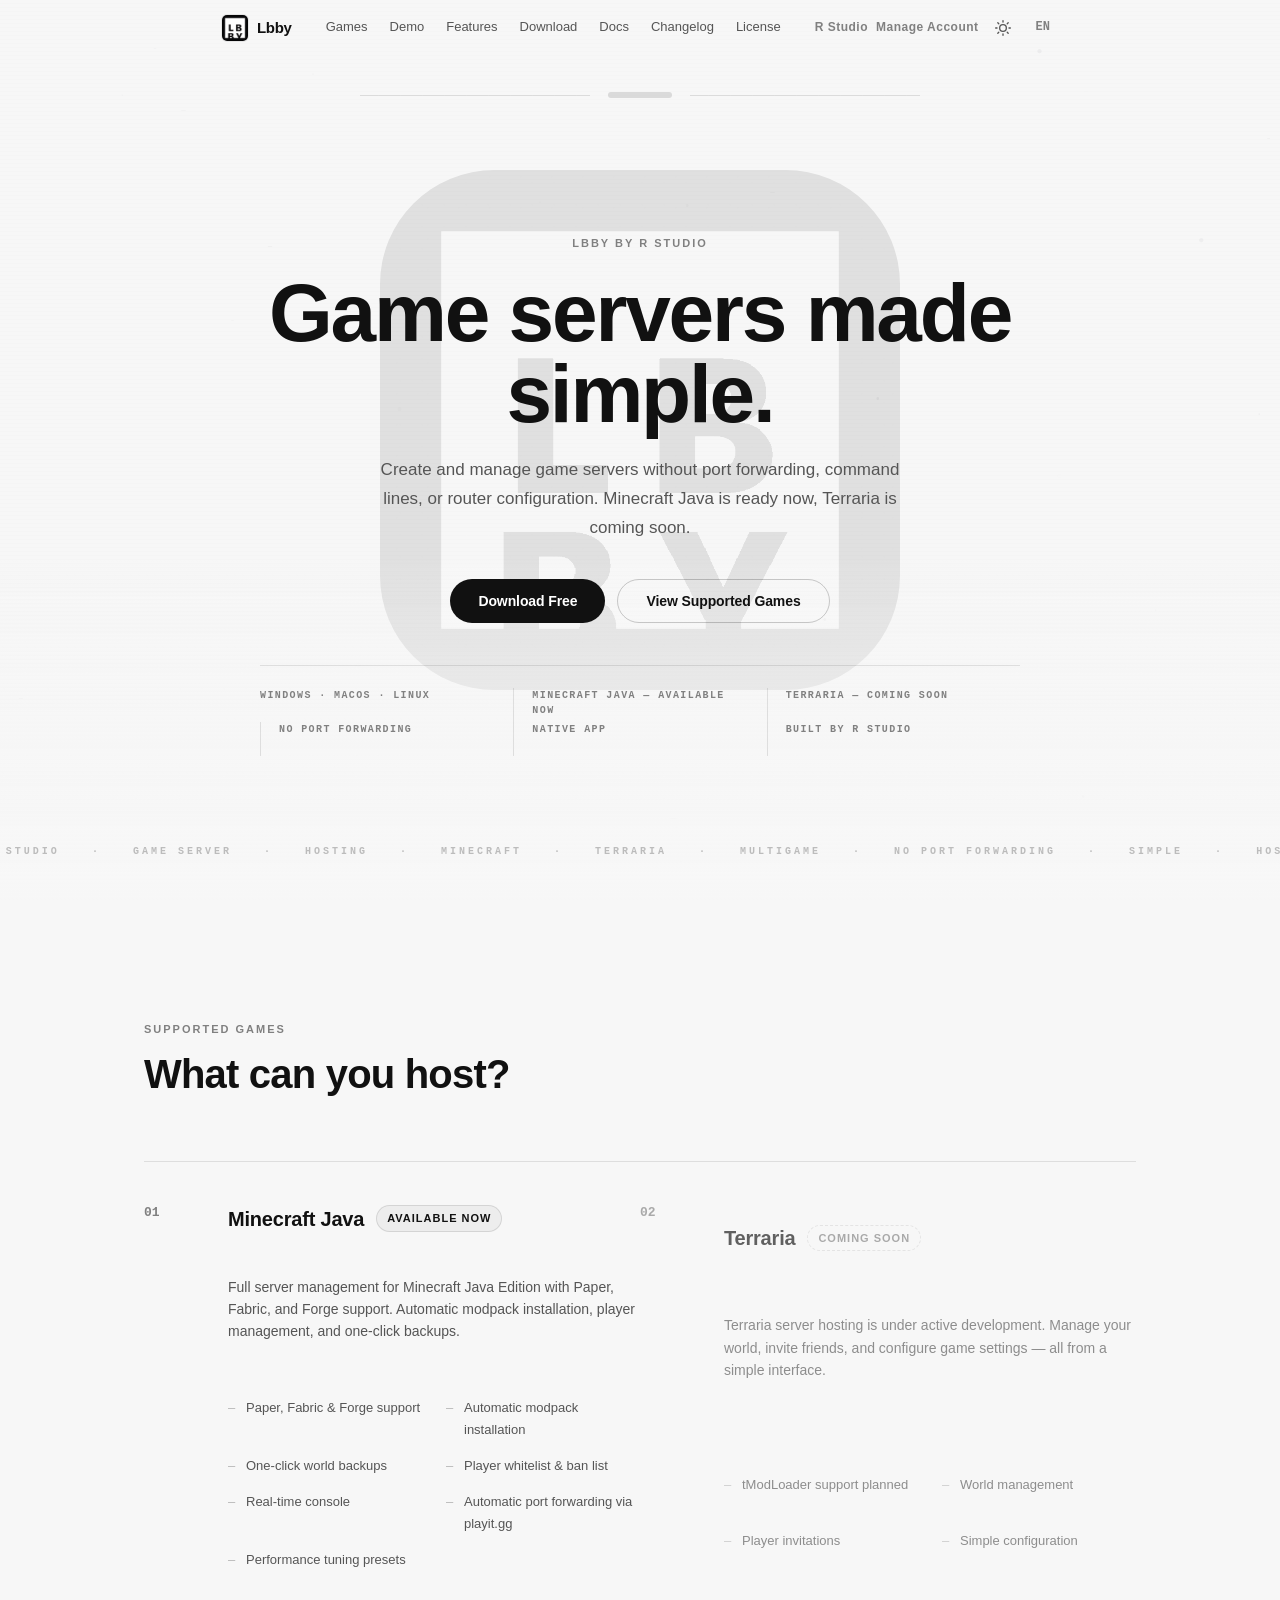
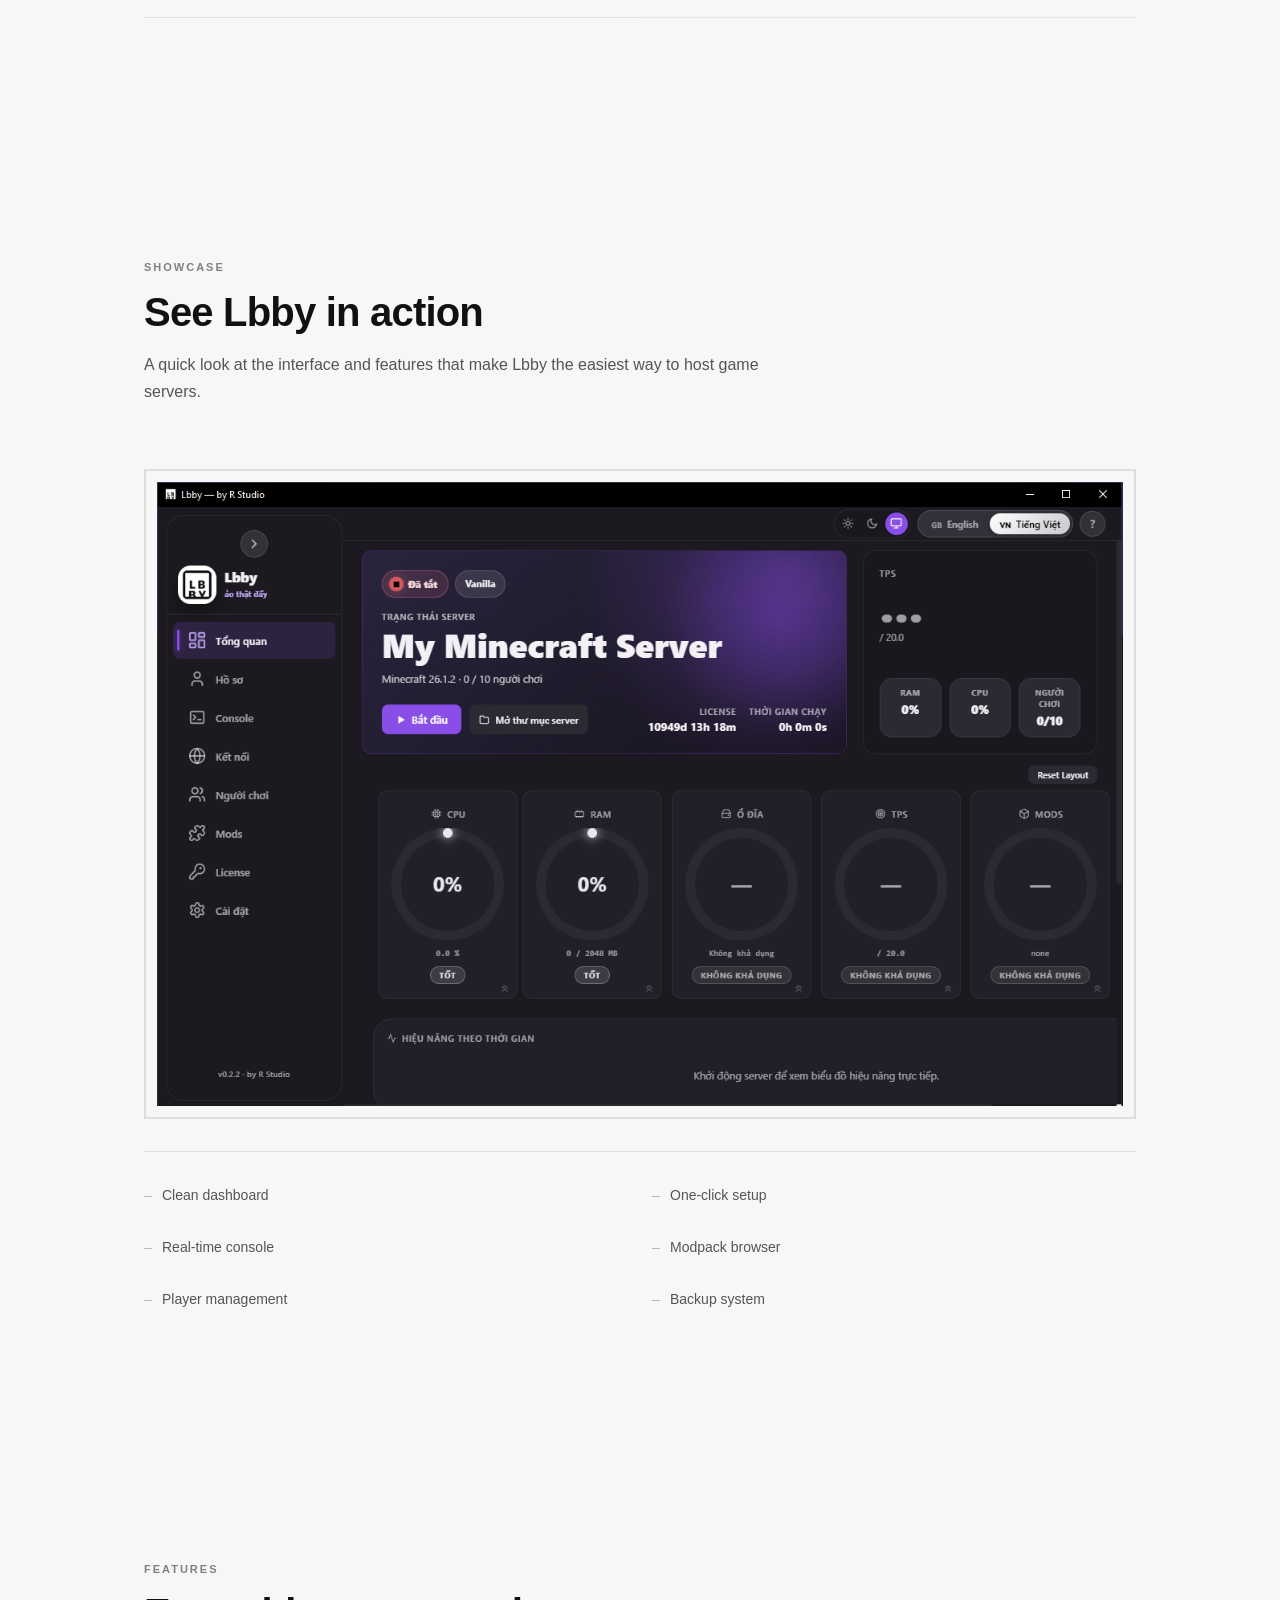
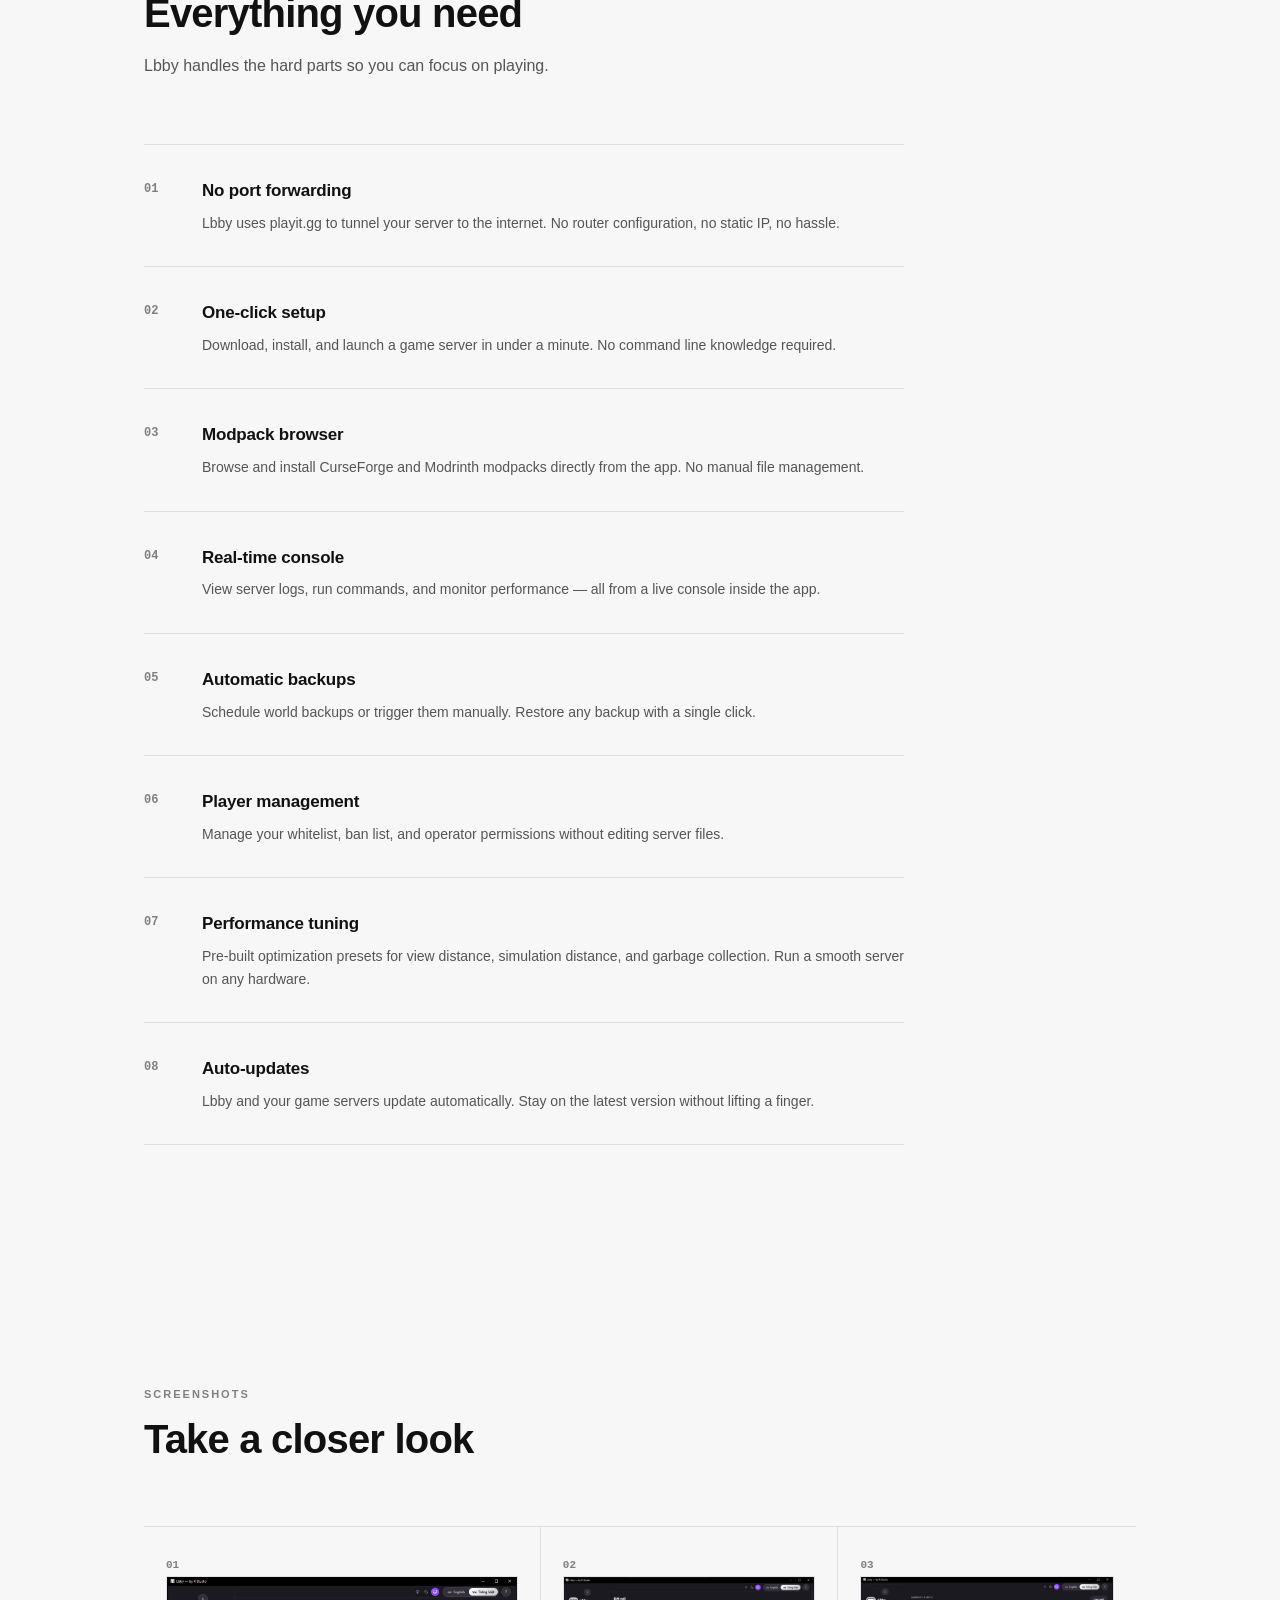
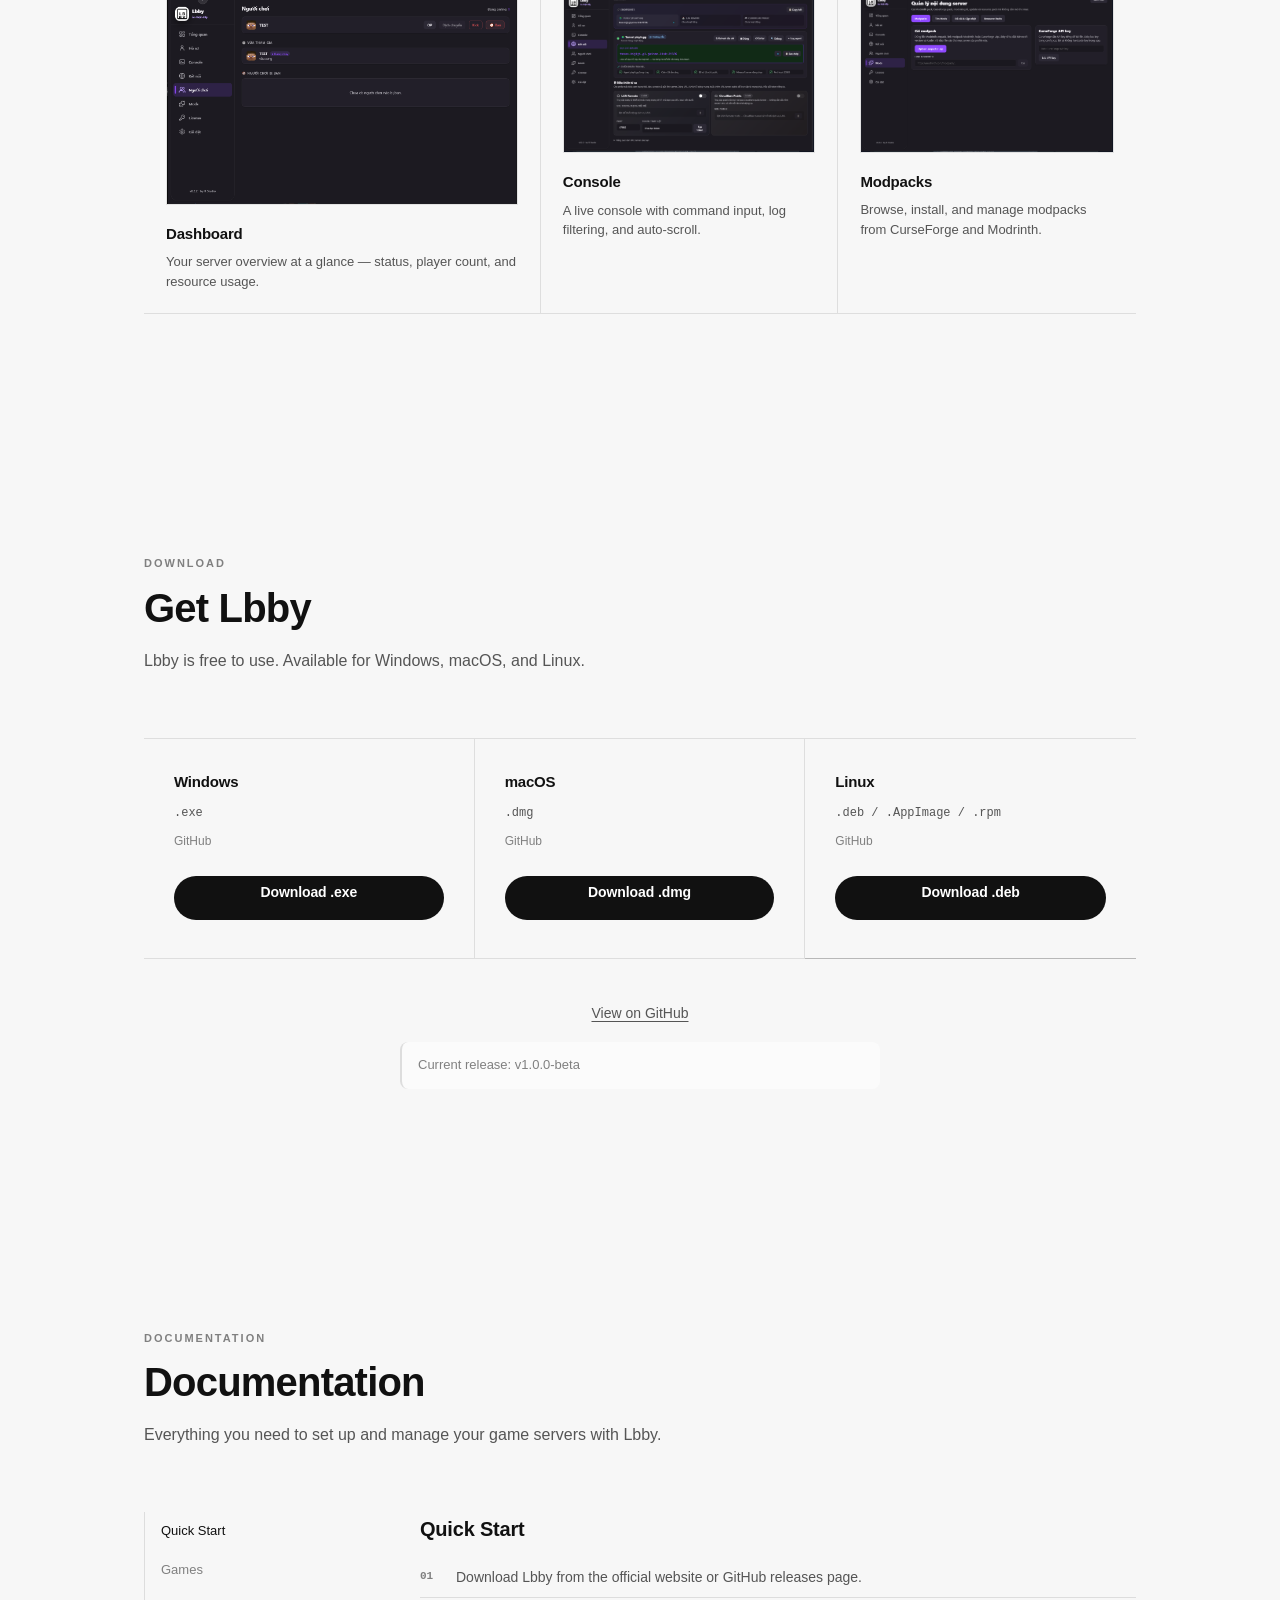
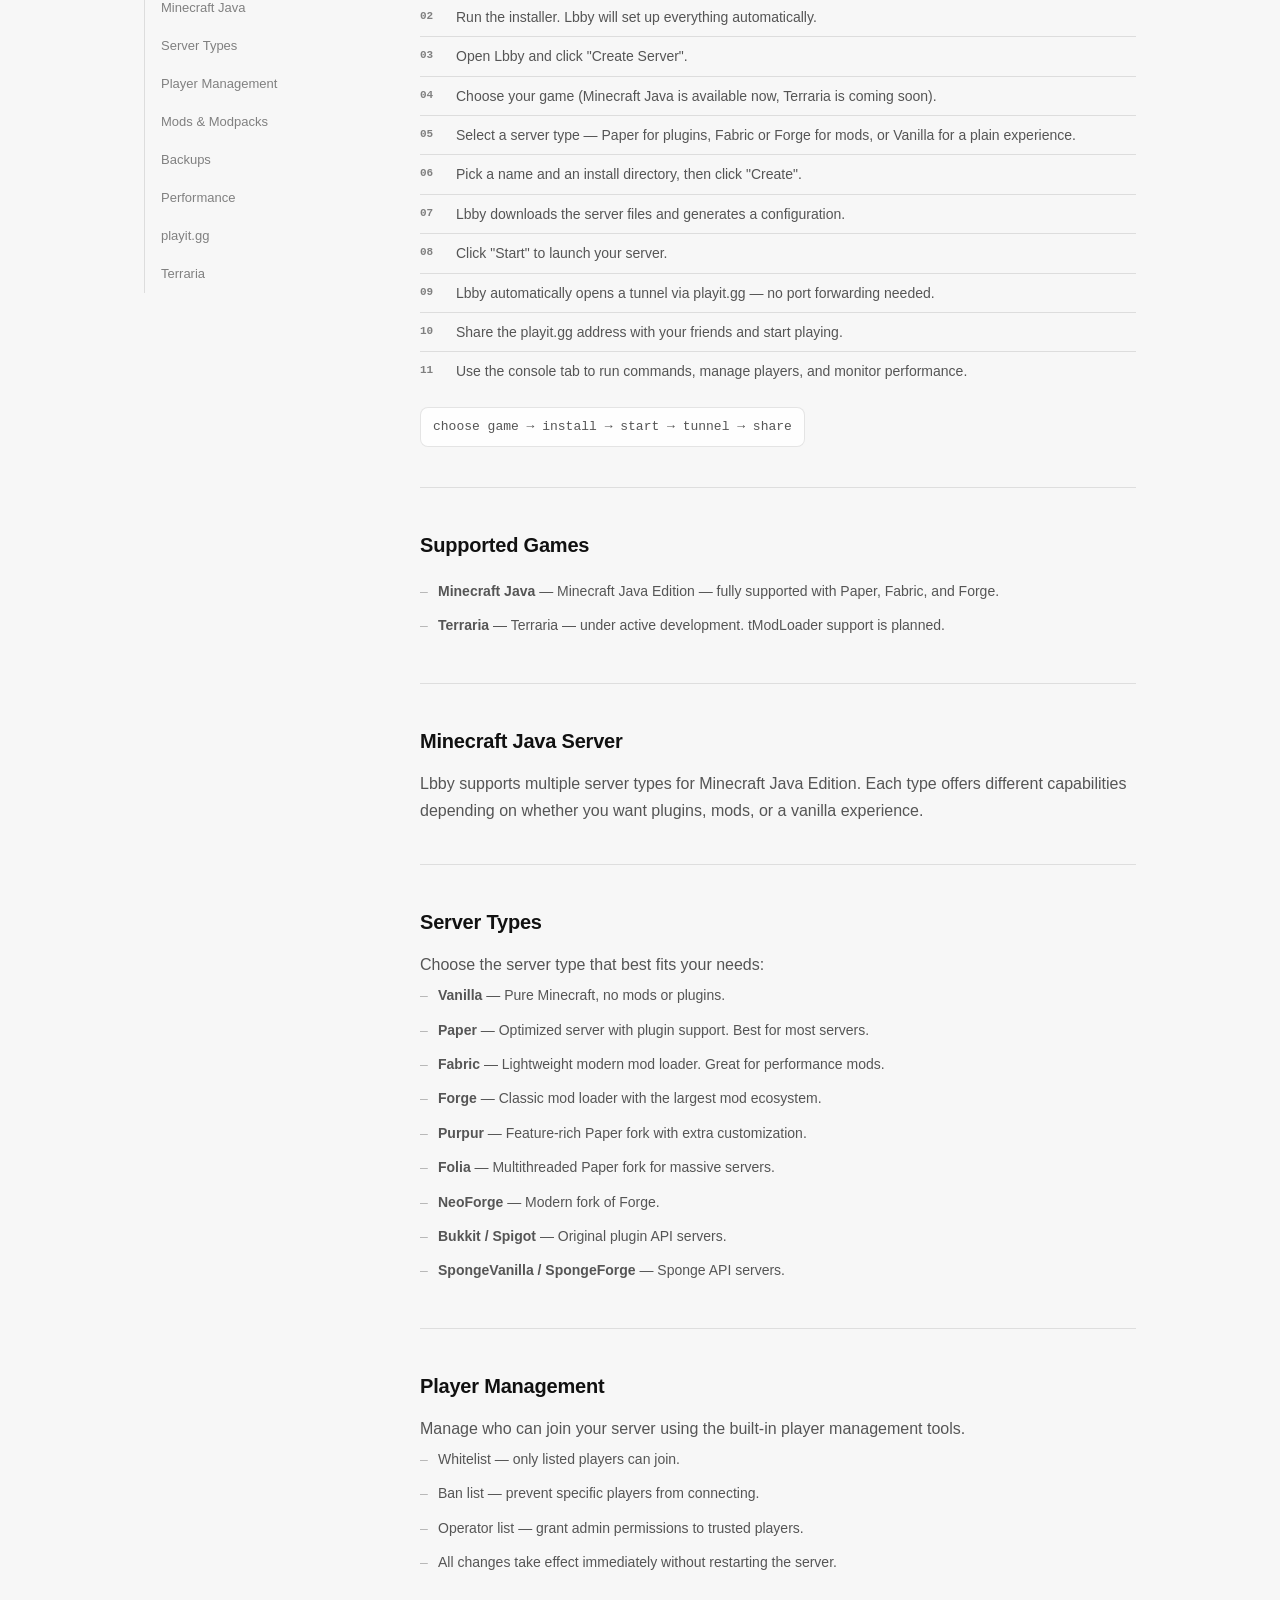
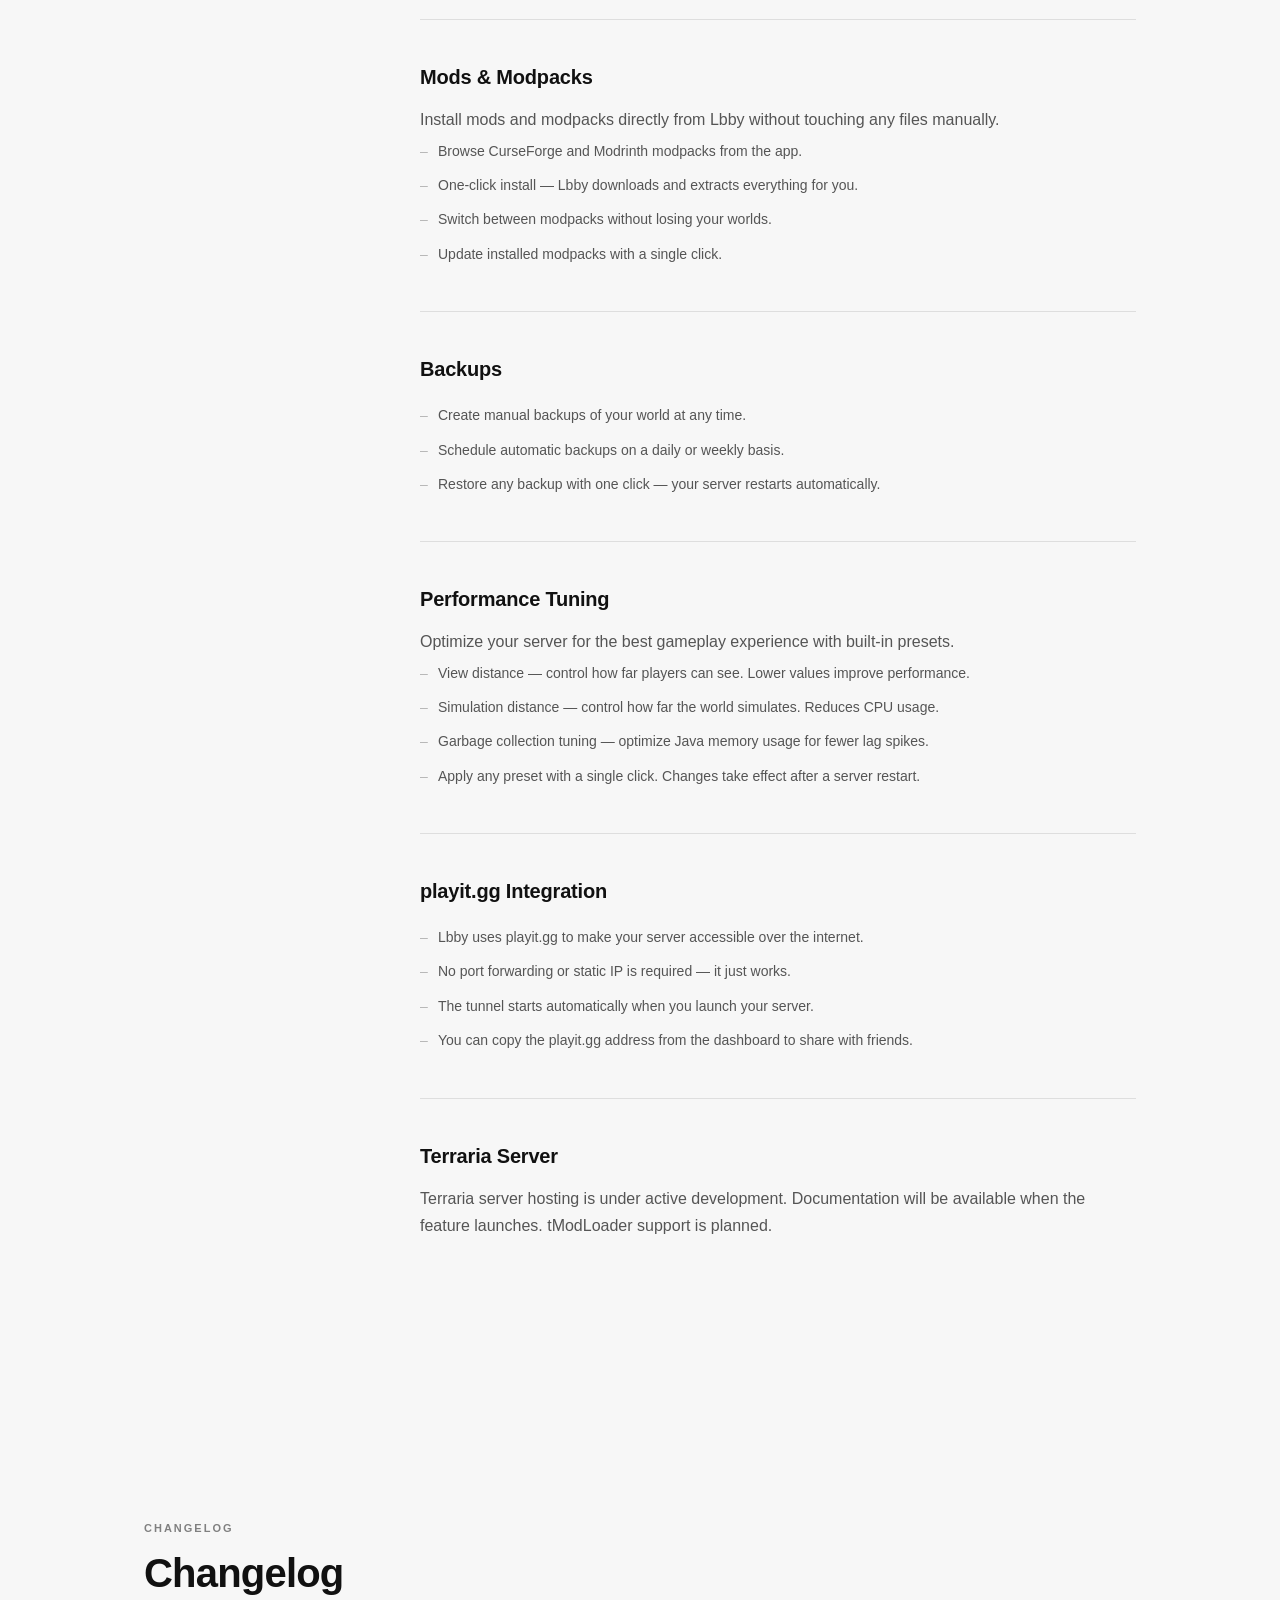
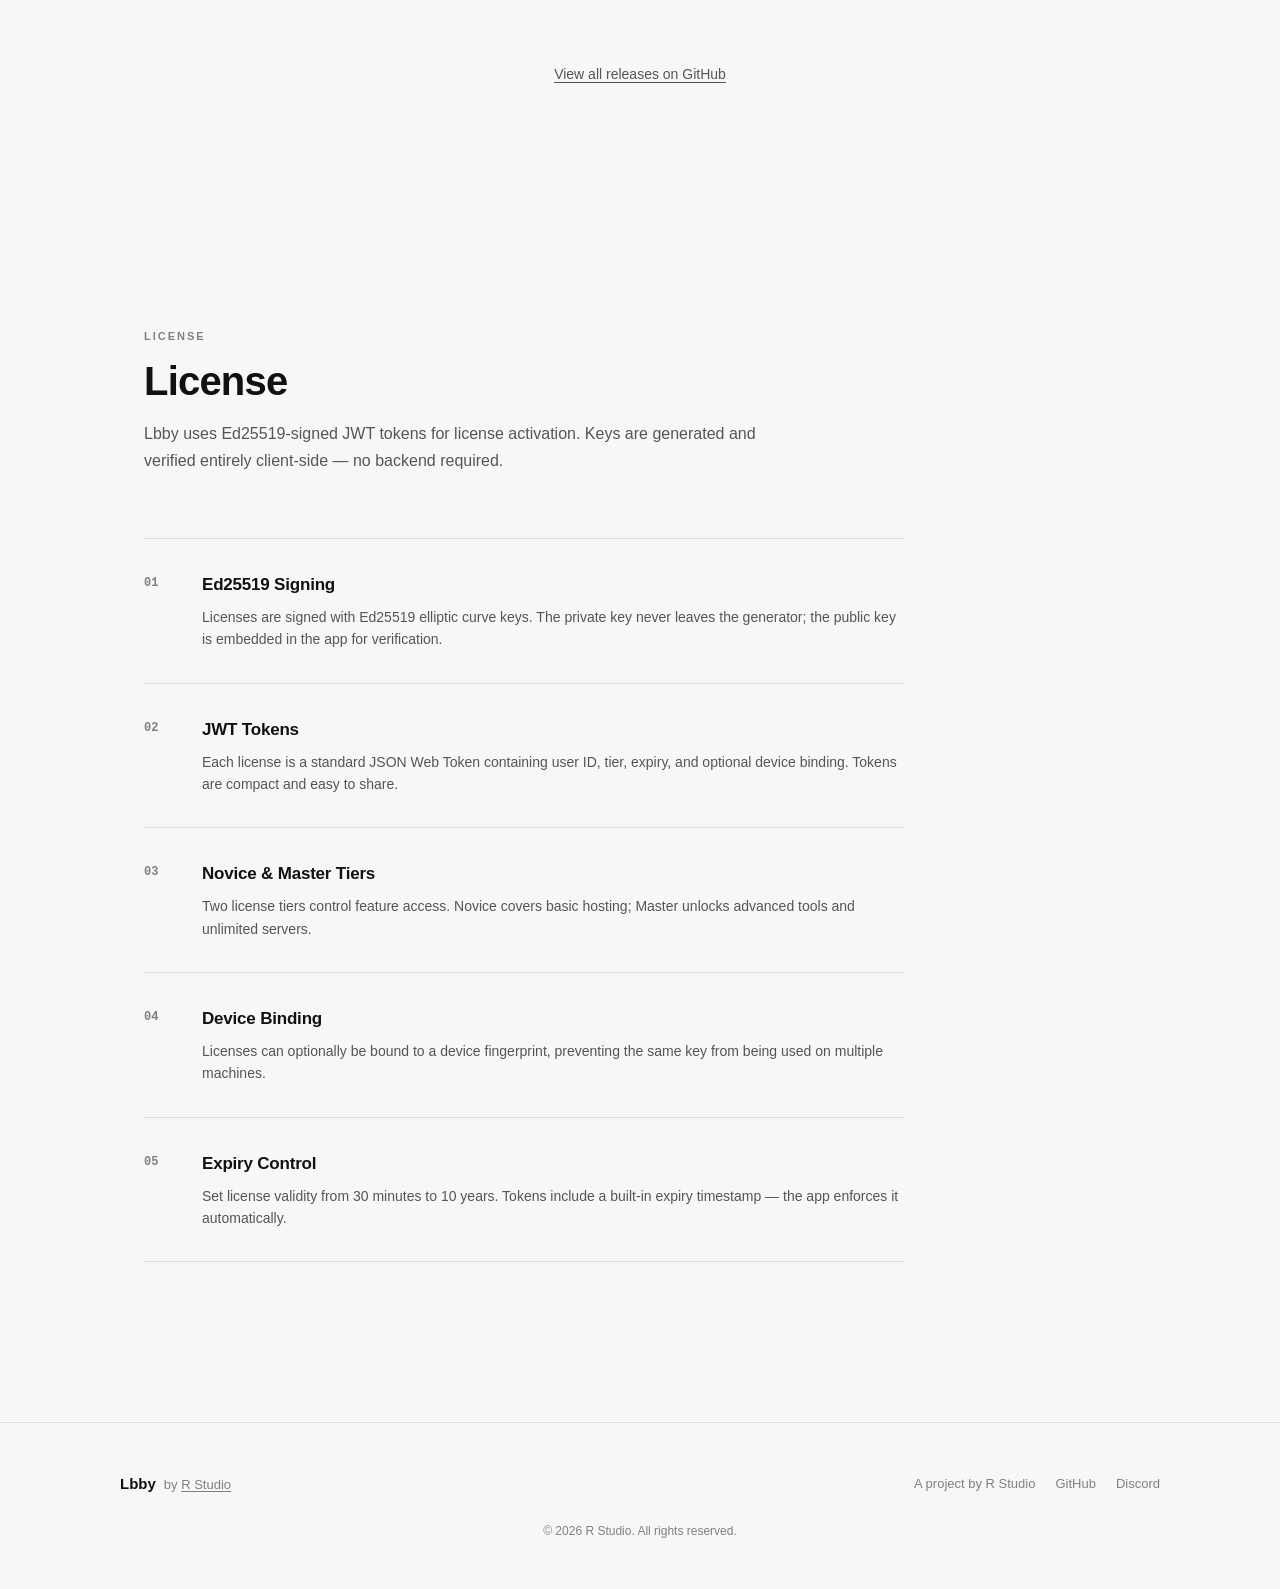
==== commit ddae82c4: "feat: add Manage Account link to web.rstudio.live" ====
--- a/index.html
+++ b/index.html
@@ -52,6 +52,7 @@
       </div>
       <div class="nav__toggles">
         <a href="https://rstudio.live" class="nav__link nav__link--brand">R Studio</a>
+        <a href="https://web.rstudio.live/dashboard" class="nav__link nav__link--brand">Manage Account</a>
         <button class="theme-toggle" id="theme-toggle" aria-label="Switch to light mode">
           <svg class="icon-sun" width="16" height="16" viewBox="0 0 24 24" fill="none" stroke="currentColor" stroke-width="2" stroke-linecap="round" stroke-linejoin="round"><circle cx="12" cy="12" r="5"/><line x1="12" y1="1" x2="12" y2="3"/><line x1="12" y1="21" x2="12" y2="23"/><line x1="4.22" y1="4.22" x2="5.64" y2="5.64"/><line x1="18.36" y1="18.36" x2="19.78" y2="19.78"/><line x1="1" y1="12" x2="3" y2="12"/><line x1="21" y1="12" x2="23" y2="12"/><line x1="4.22" y1="19.78" x2="5.64" y2="18.36"/><line x1="18.36" y1="5.64" x2="19.78" y2="4.22"/></svg>
           <svg class="icon-moon" width="16" height="16" viewBox="0 0 24 24" fill="none" stroke="currentColor" stroke-width="2" stroke-linecap="round" stroke-linejoin="round"><path d="M21 12.79A9 9 0 1 1 11.21 3 7 7 0 0 0 21 12.79z"/></svg>
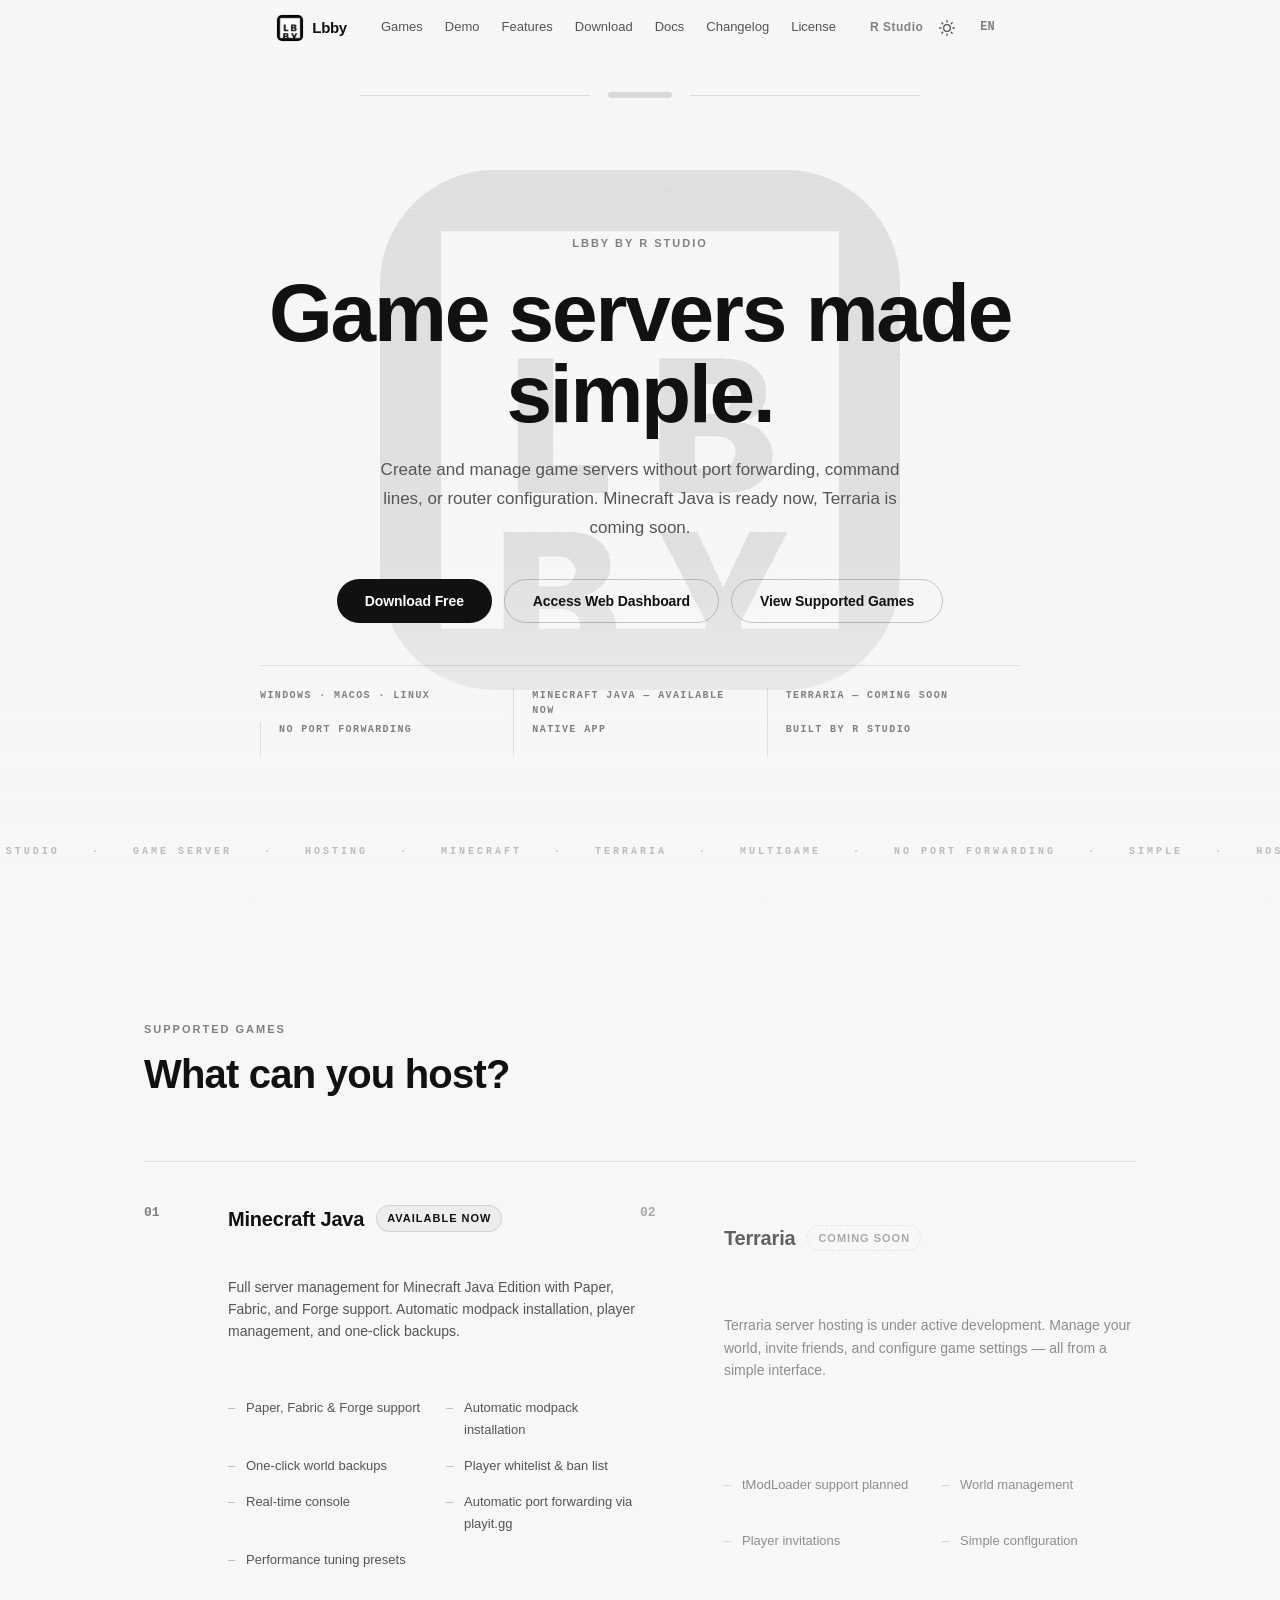
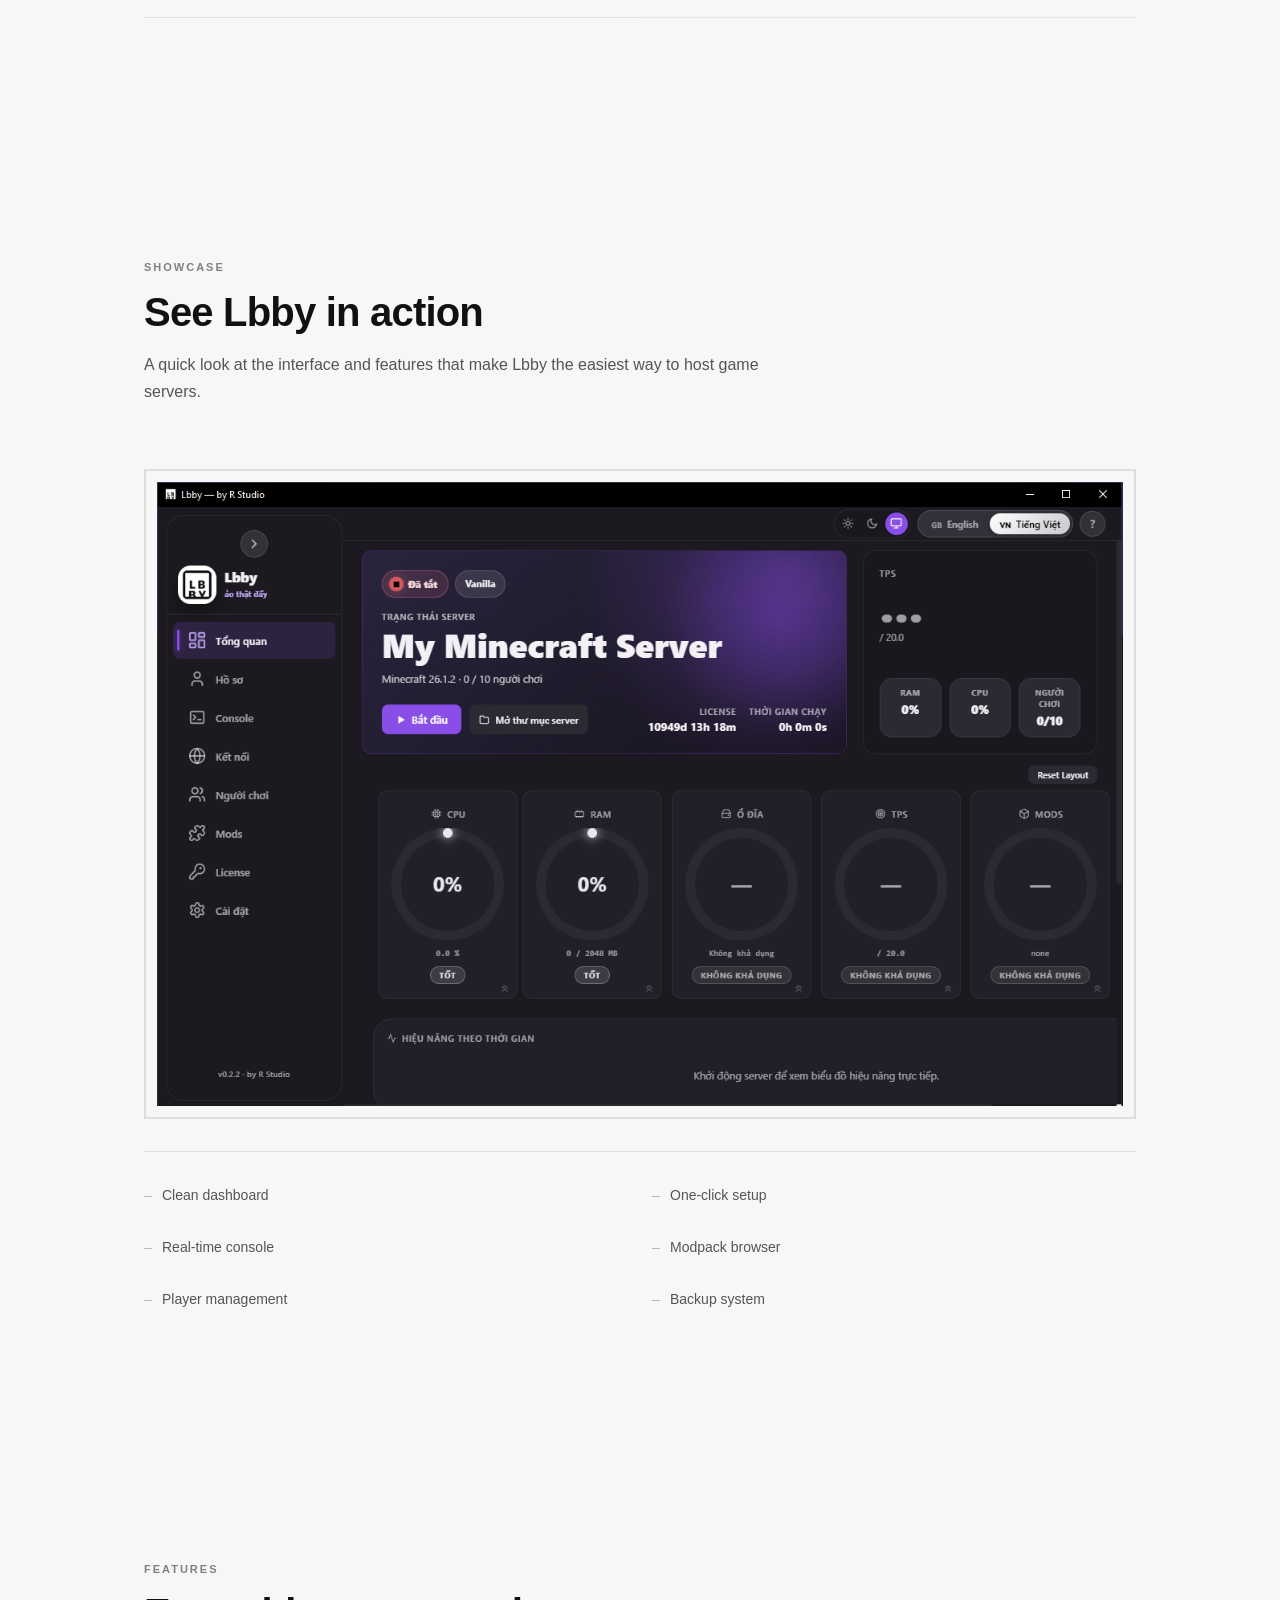
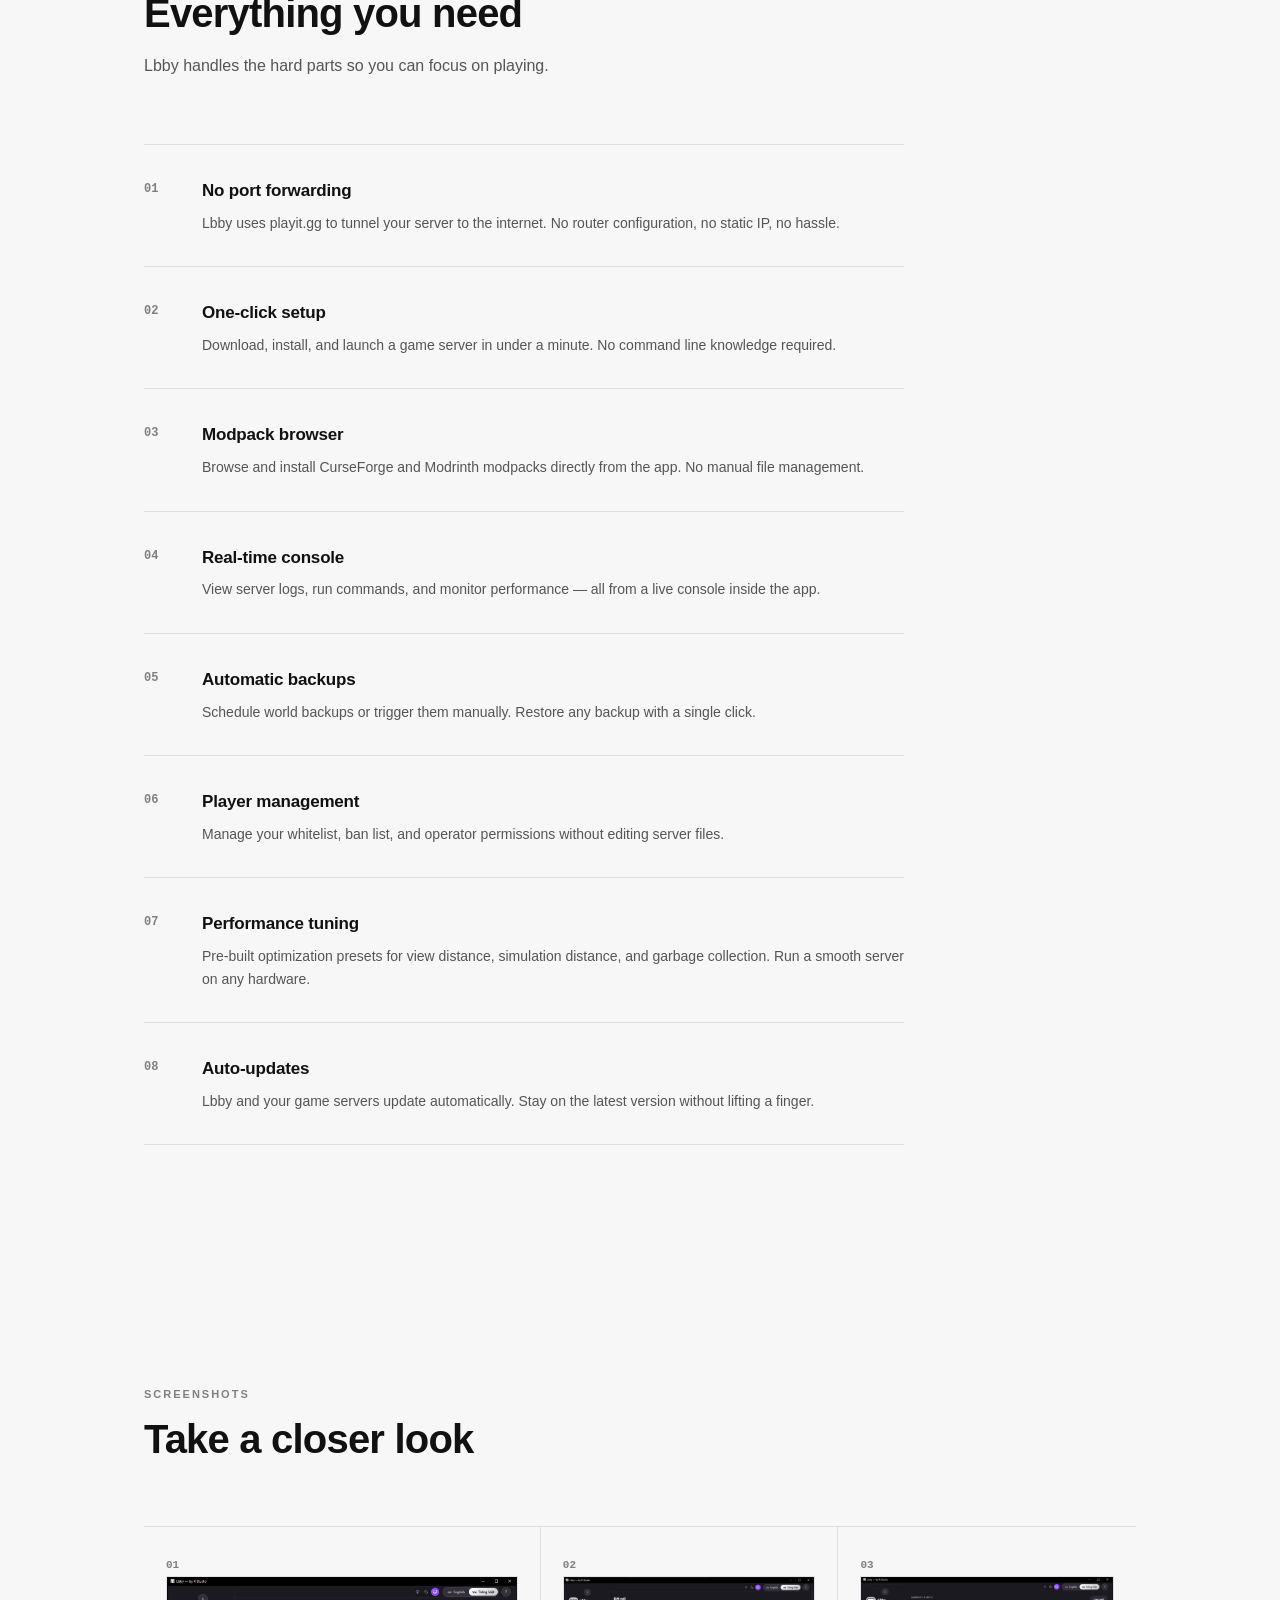
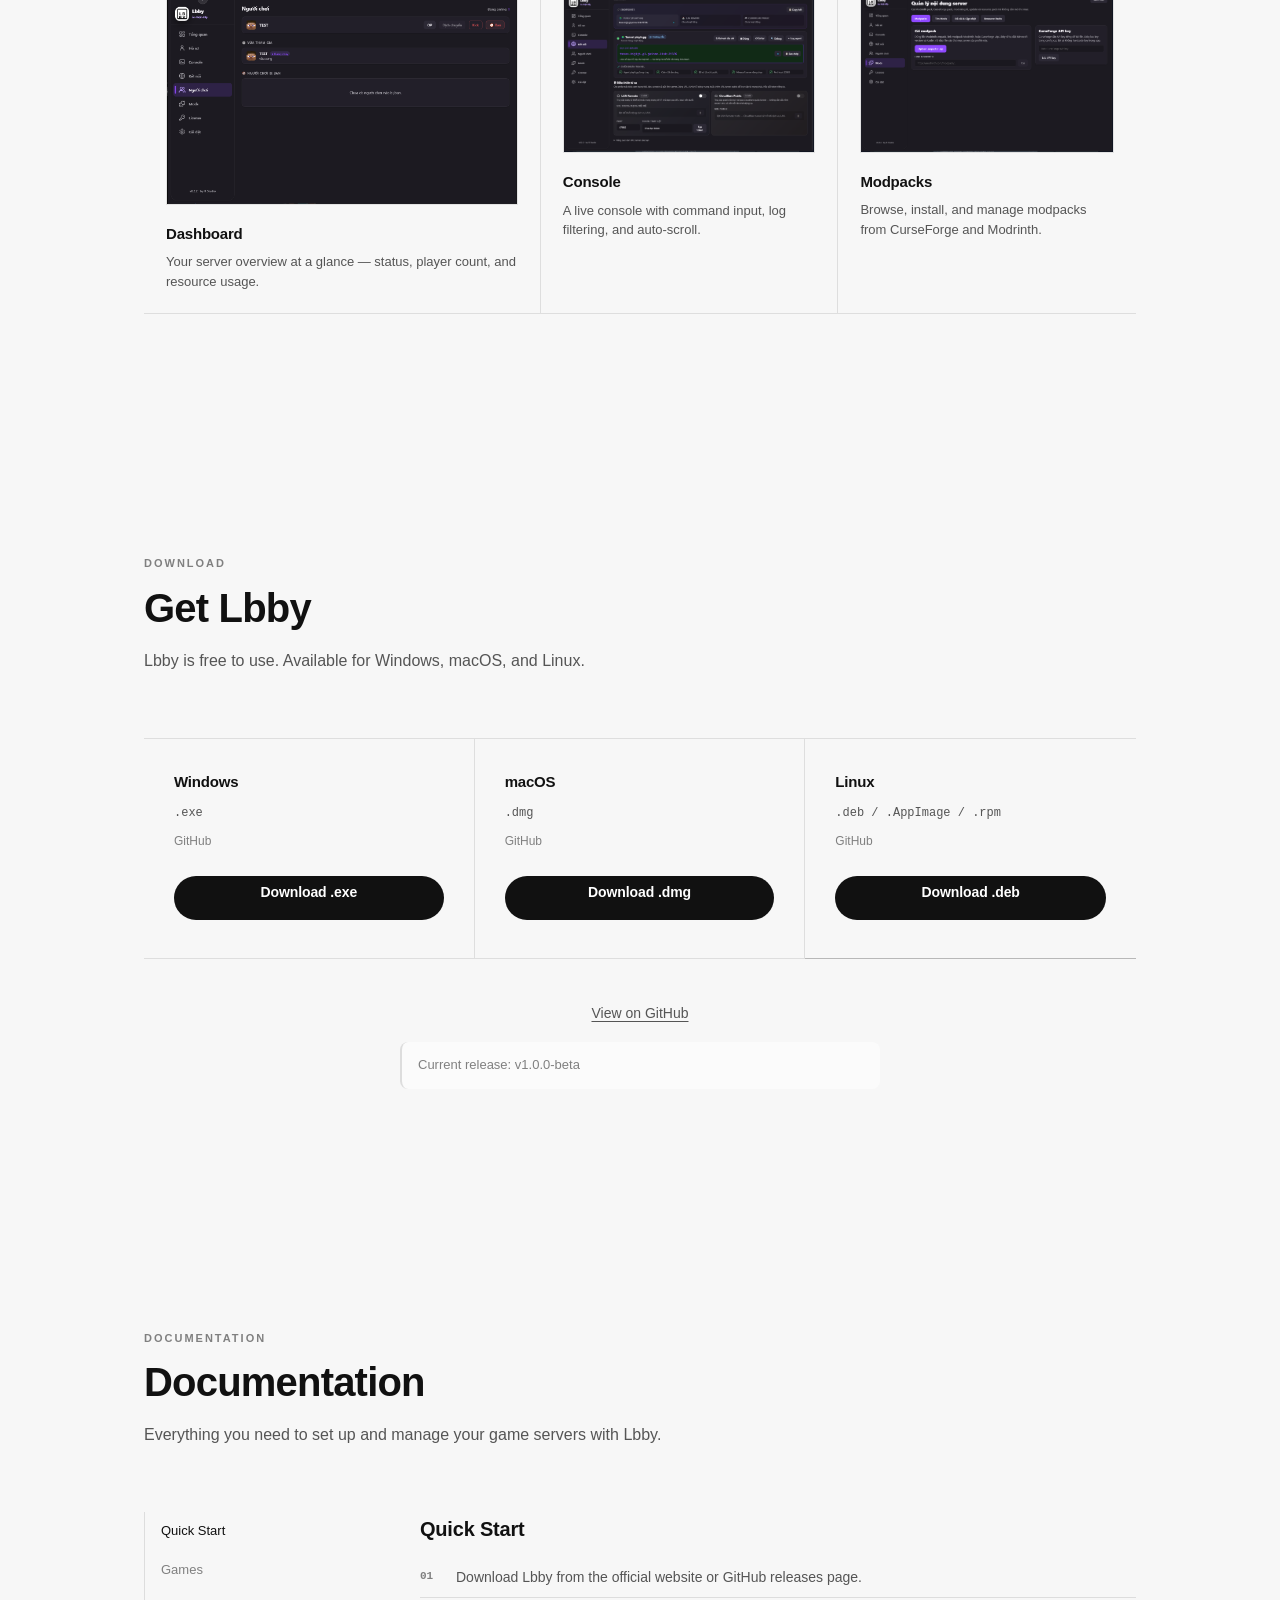
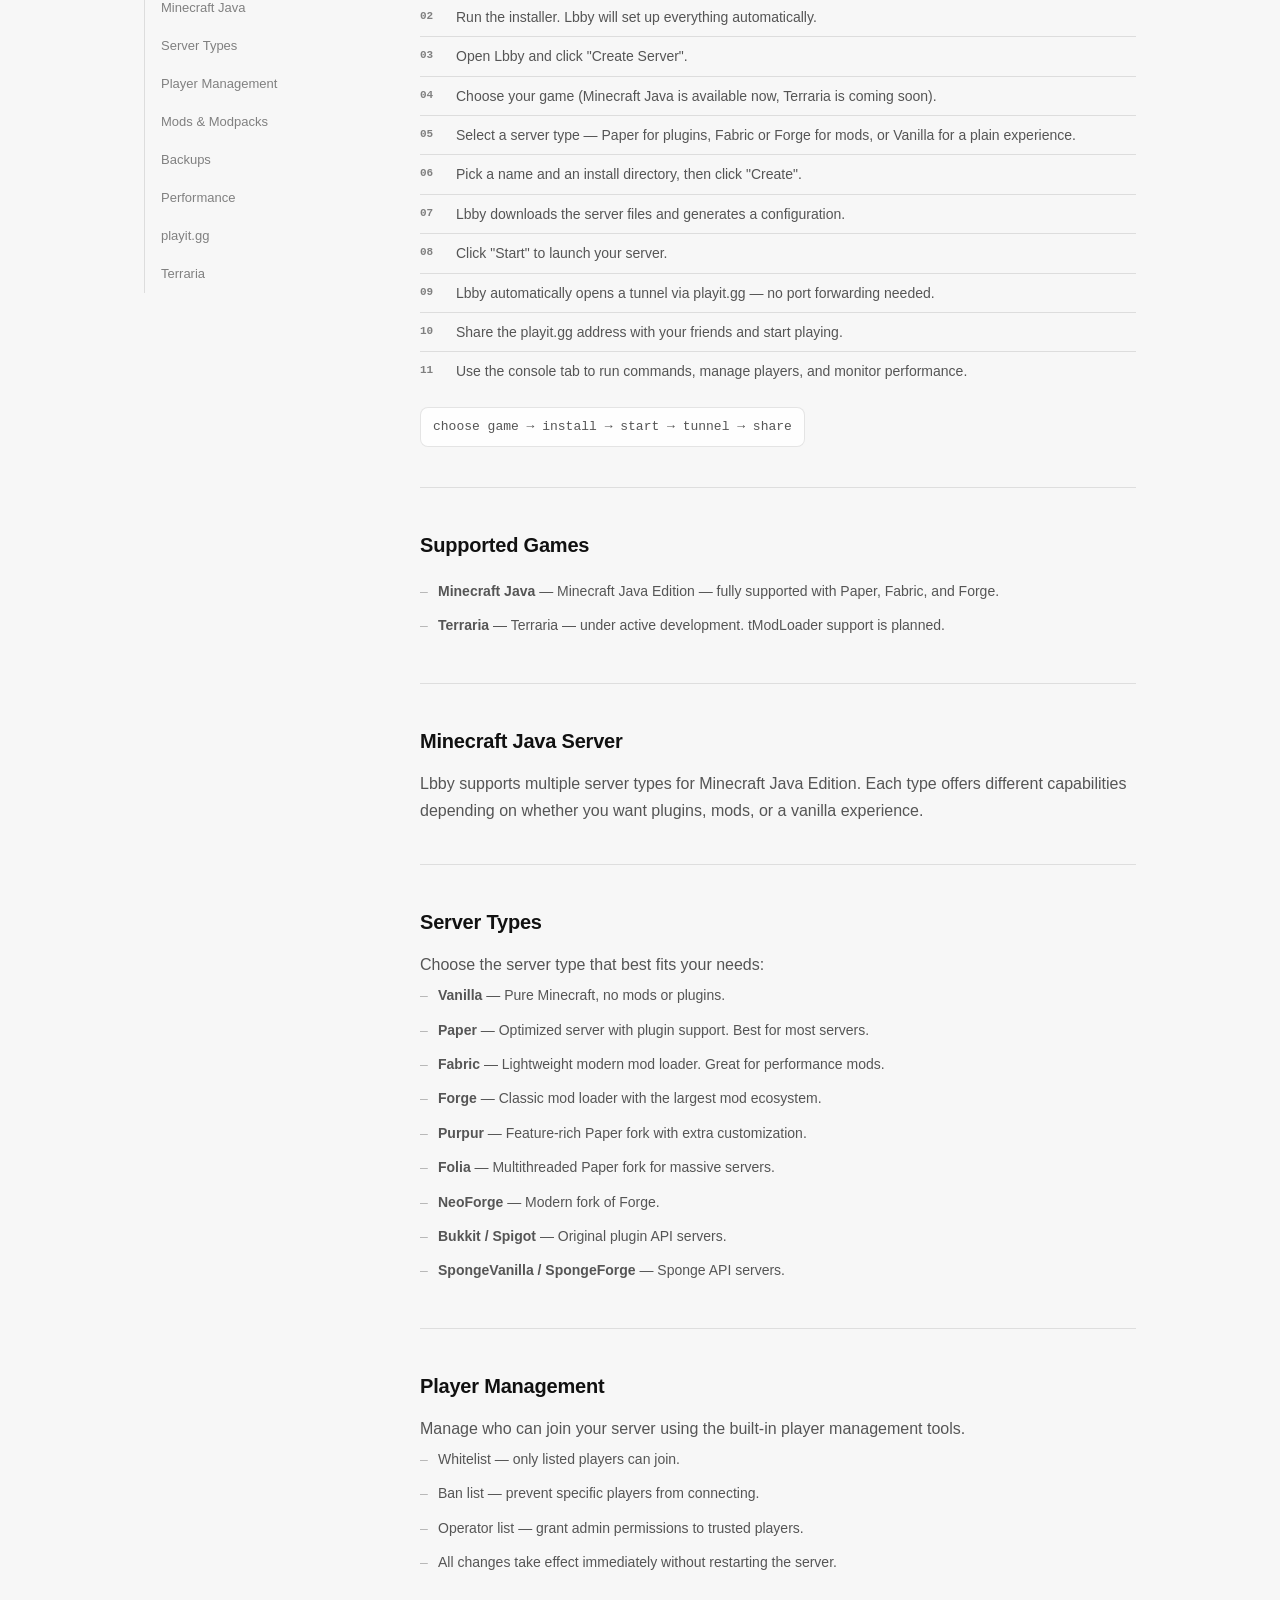
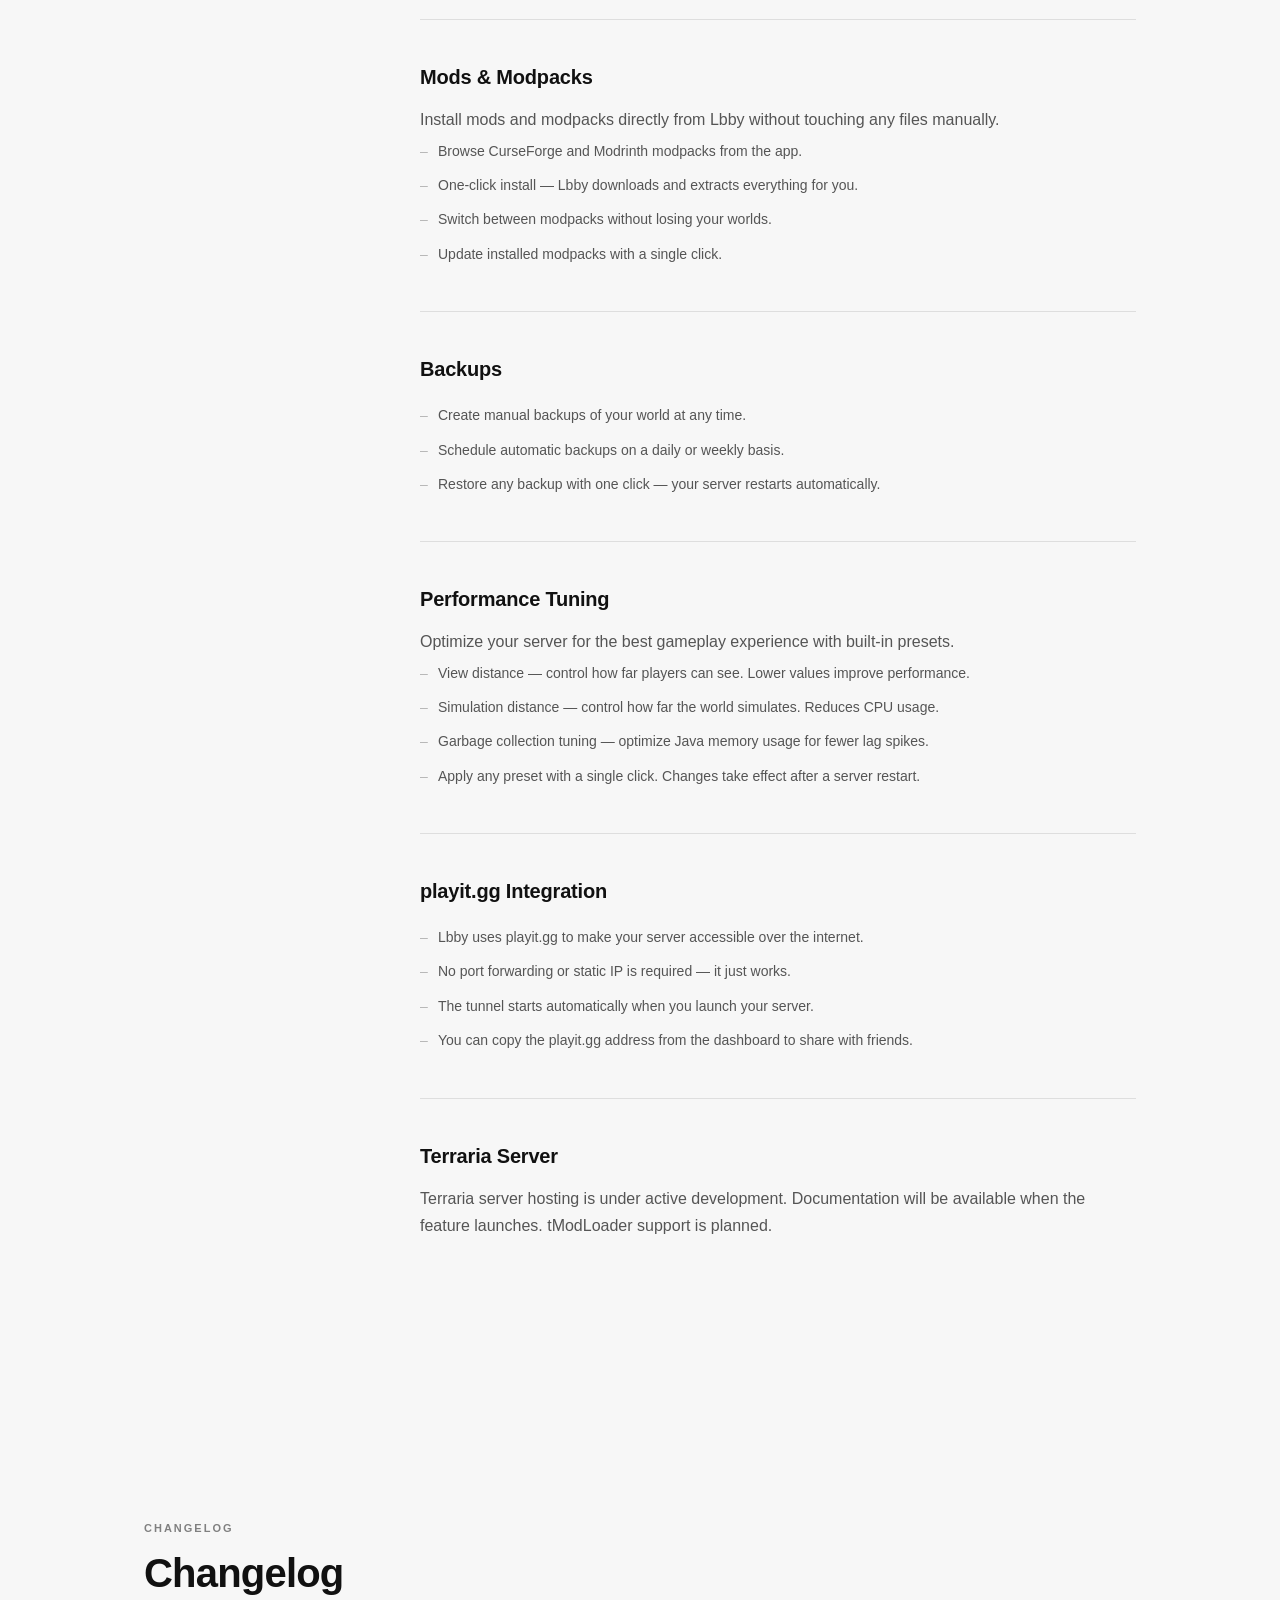
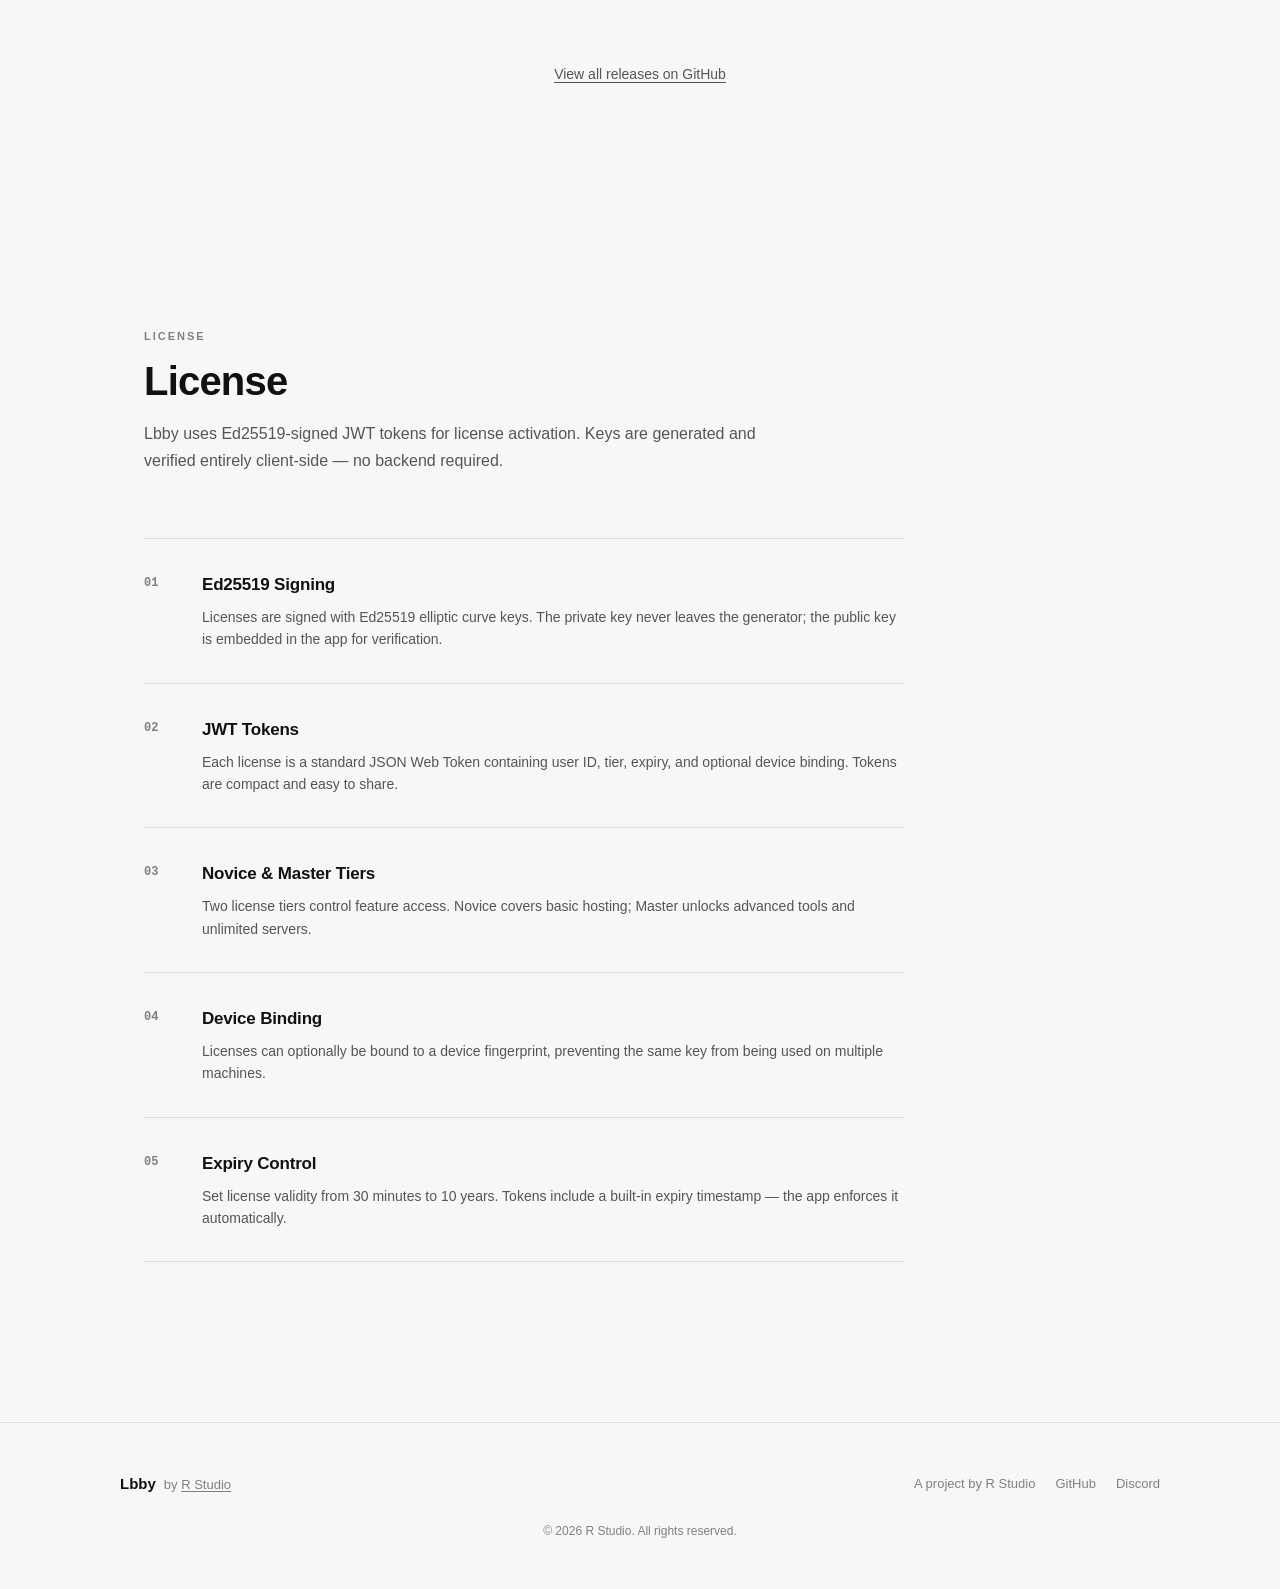
==== commit 2db0f07b: "fix: move Access Web Dashboard link to hero section next to Download Free" ====
--- a/index.html
+++ b/index.html
@@ -52,7 +52,6 @@
       </div>
       <div class="nav__toggles">
         <a href="https://rstudio.live" class="nav__link nav__link--brand">R Studio</a>
-        <a href="https://web.rstudio.live/dashboard" class="nav__link nav__link--brand">Manage Account</a>
         <button class="theme-toggle" id="theme-toggle" aria-label="Switch to light mode">
           <svg class="icon-sun" width="16" height="16" viewBox="0 0 24 24" fill="none" stroke="currentColor" stroke-width="2" stroke-linecap="round" stroke-linejoin="round"><circle cx="12" cy="12" r="5"/><line x1="12" y1="1" x2="12" y2="3"/><line x1="12" y1="21" x2="12" y2="23"/><line x1="4.22" y1="4.22" x2="5.64" y2="5.64"/><line x1="18.36" y1="18.36" x2="19.78" y2="19.78"/><line x1="1" y1="12" x2="3" y2="12"/><line x1="21" y1="12" x2="23" y2="12"/><line x1="4.22" y1="19.78" x2="5.64" y2="18.36"/><line x1="18.36" y1="5.64" x2="19.78" y2="4.22"/></svg>
           <svg class="icon-moon" width="16" height="16" viewBox="0 0 24 24" fill="none" stroke="currentColor" stroke-width="2" stroke-linecap="round" stroke-linejoin="round"><path d="M21 12.79A9 9 0 1 1 11.21 3 7 7 0 0 0 21 12.79z"/></svg>
@@ -105,6 +104,7 @@
       <p class="hero__sub" data-i18n="hero.sub">Host and manage game servers without port forwarding, command-line work, or router configuration. Minecraft Java is available now, with Terraria support on the way.</p>
       <div class="hero__buttons">
         <a href="#download" class="btn btn--primary" data-i18n="hero.cta.download">Download Free</a>
+        <a href="https://web.rstudio.live/dashboard" class="btn btn--secondary">Access Web Dashboard</a>
         <a href="#games" class="btn btn--secondary" data-i18n="hero.cta.games">View Supported Games</a>
       </div>
       <div class="hero__meta">
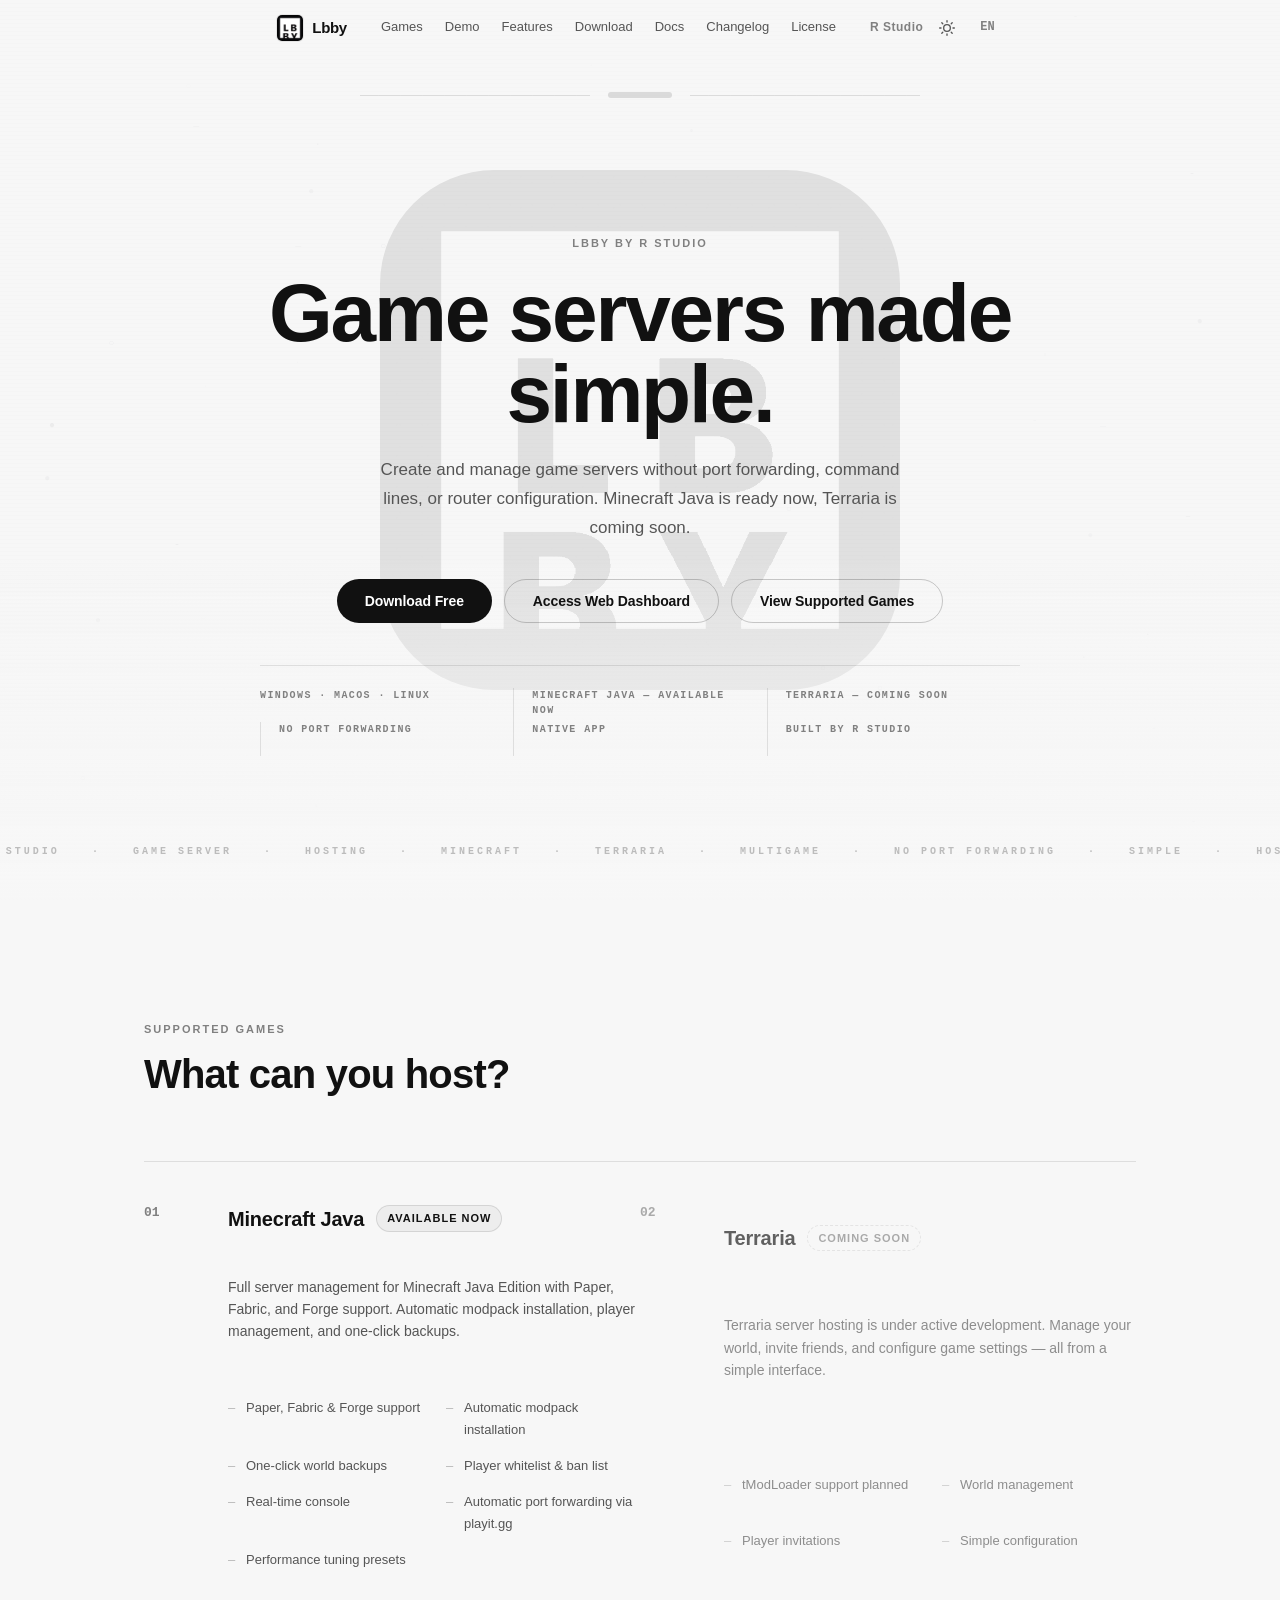
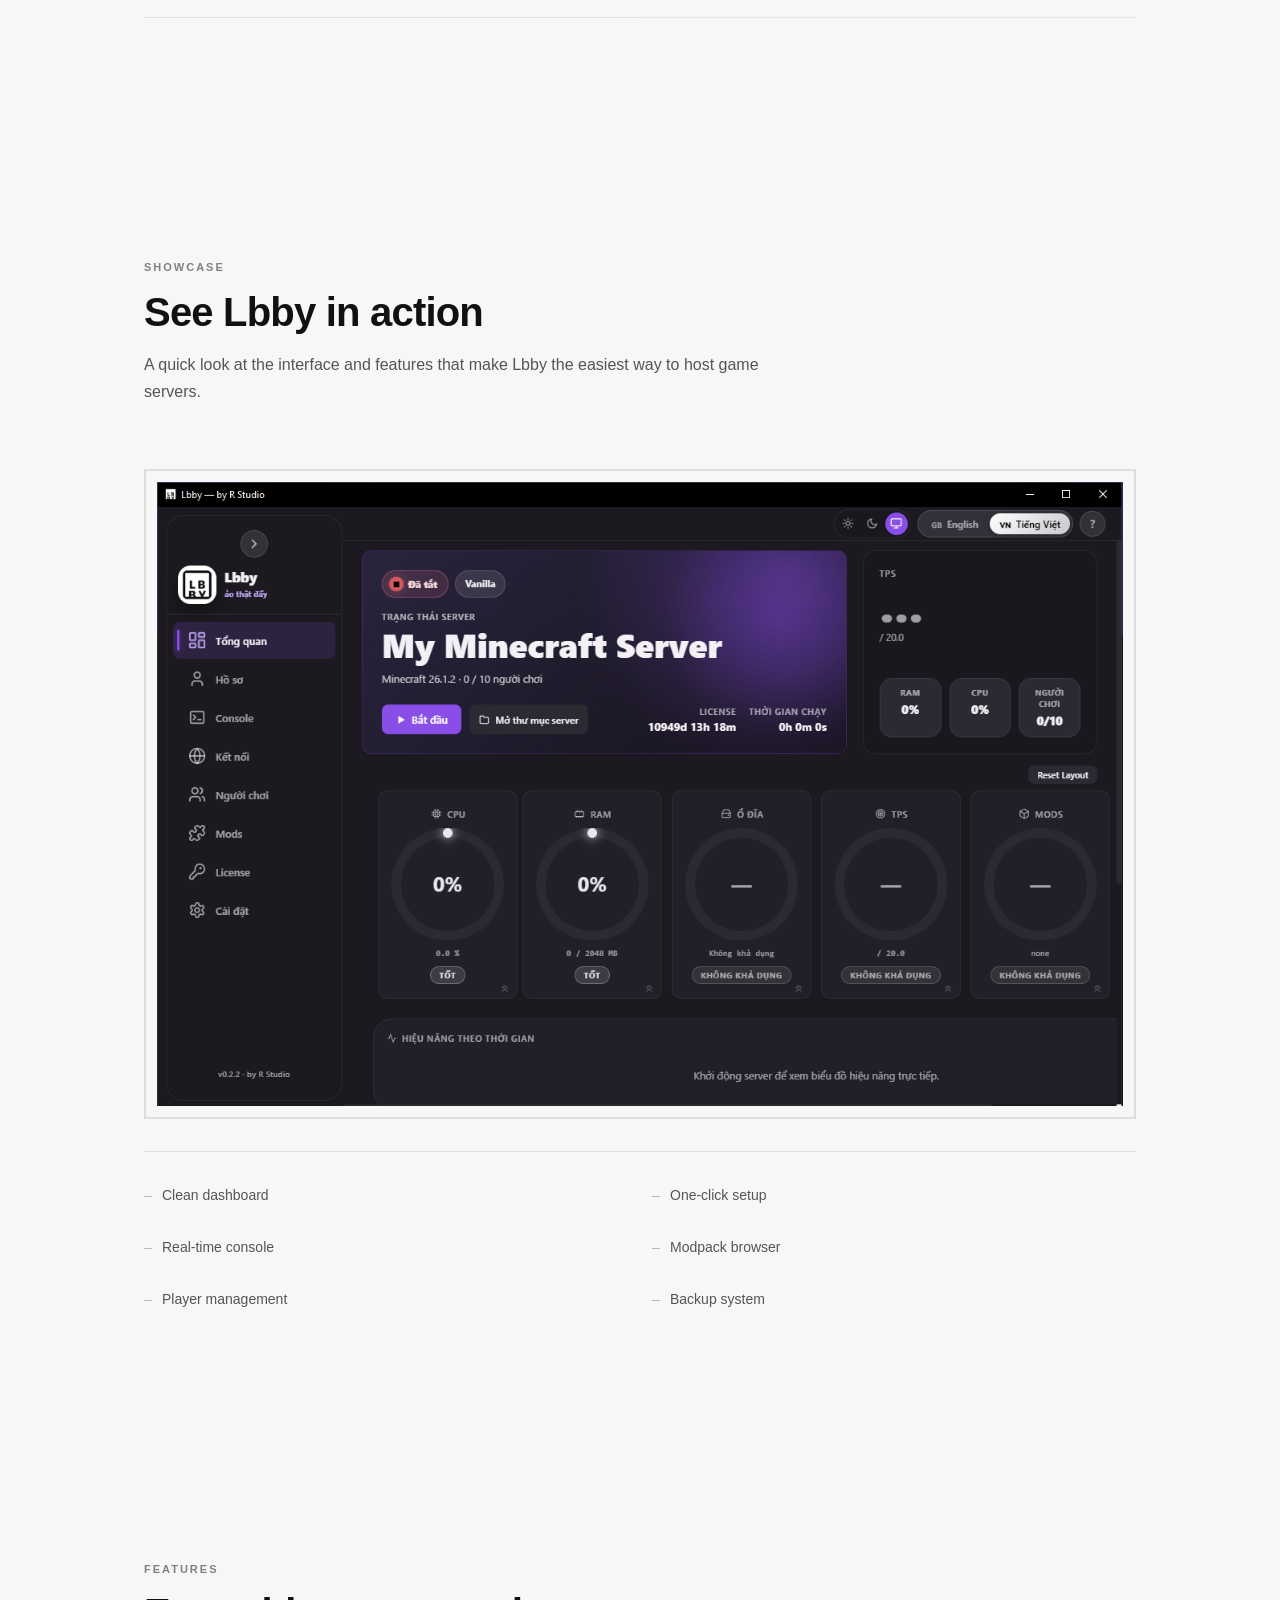
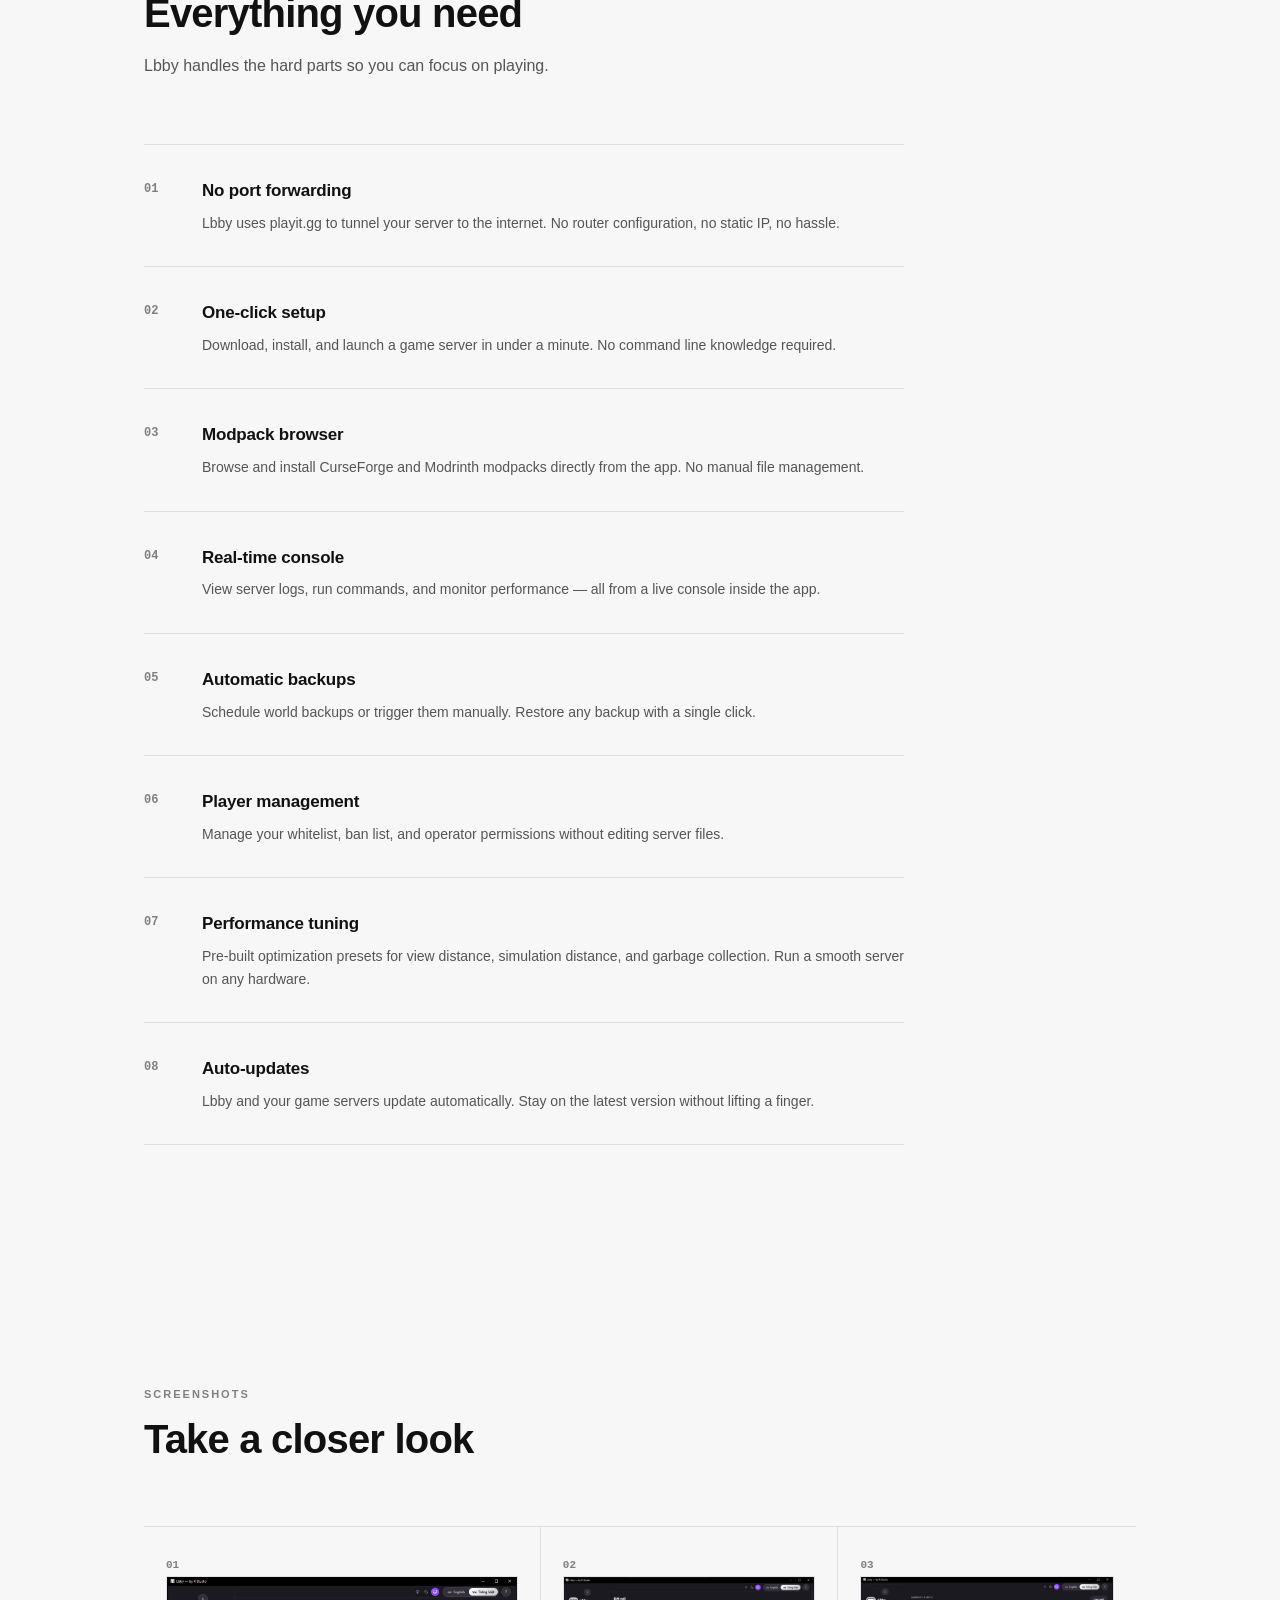
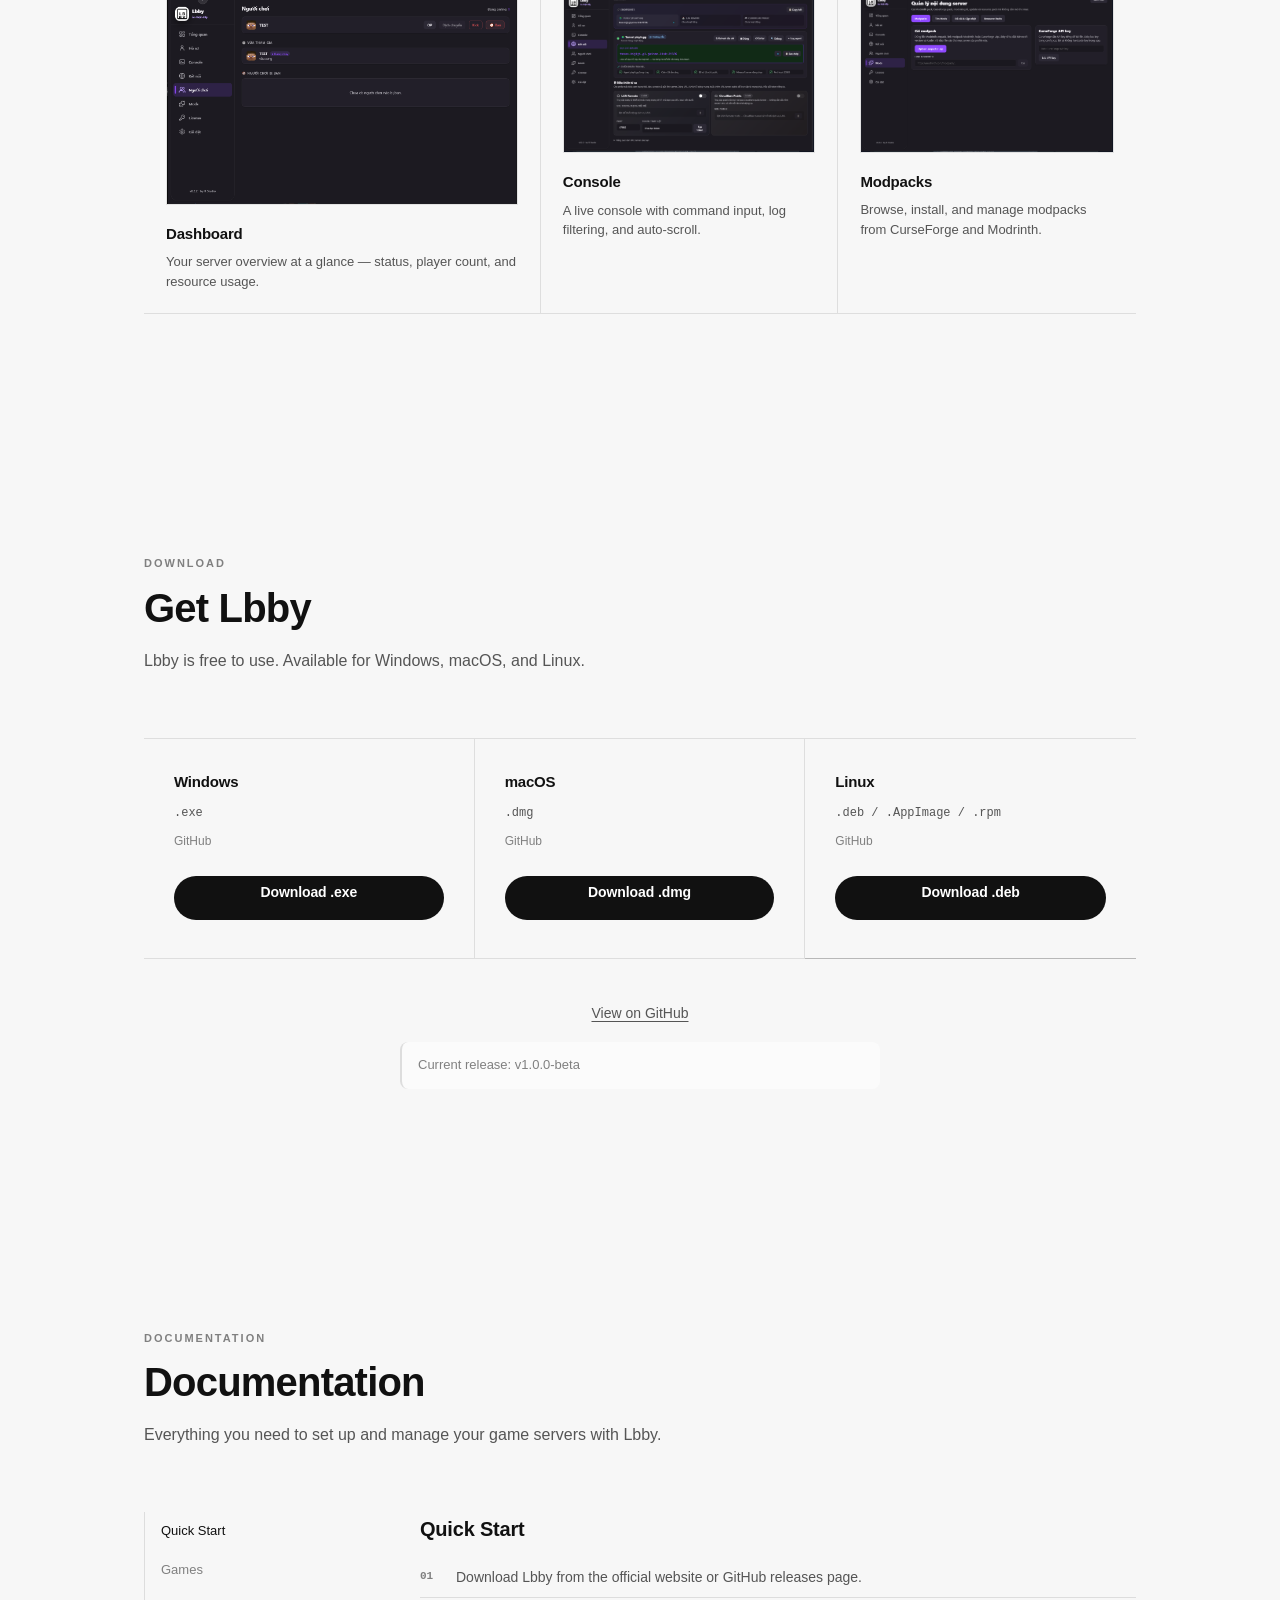
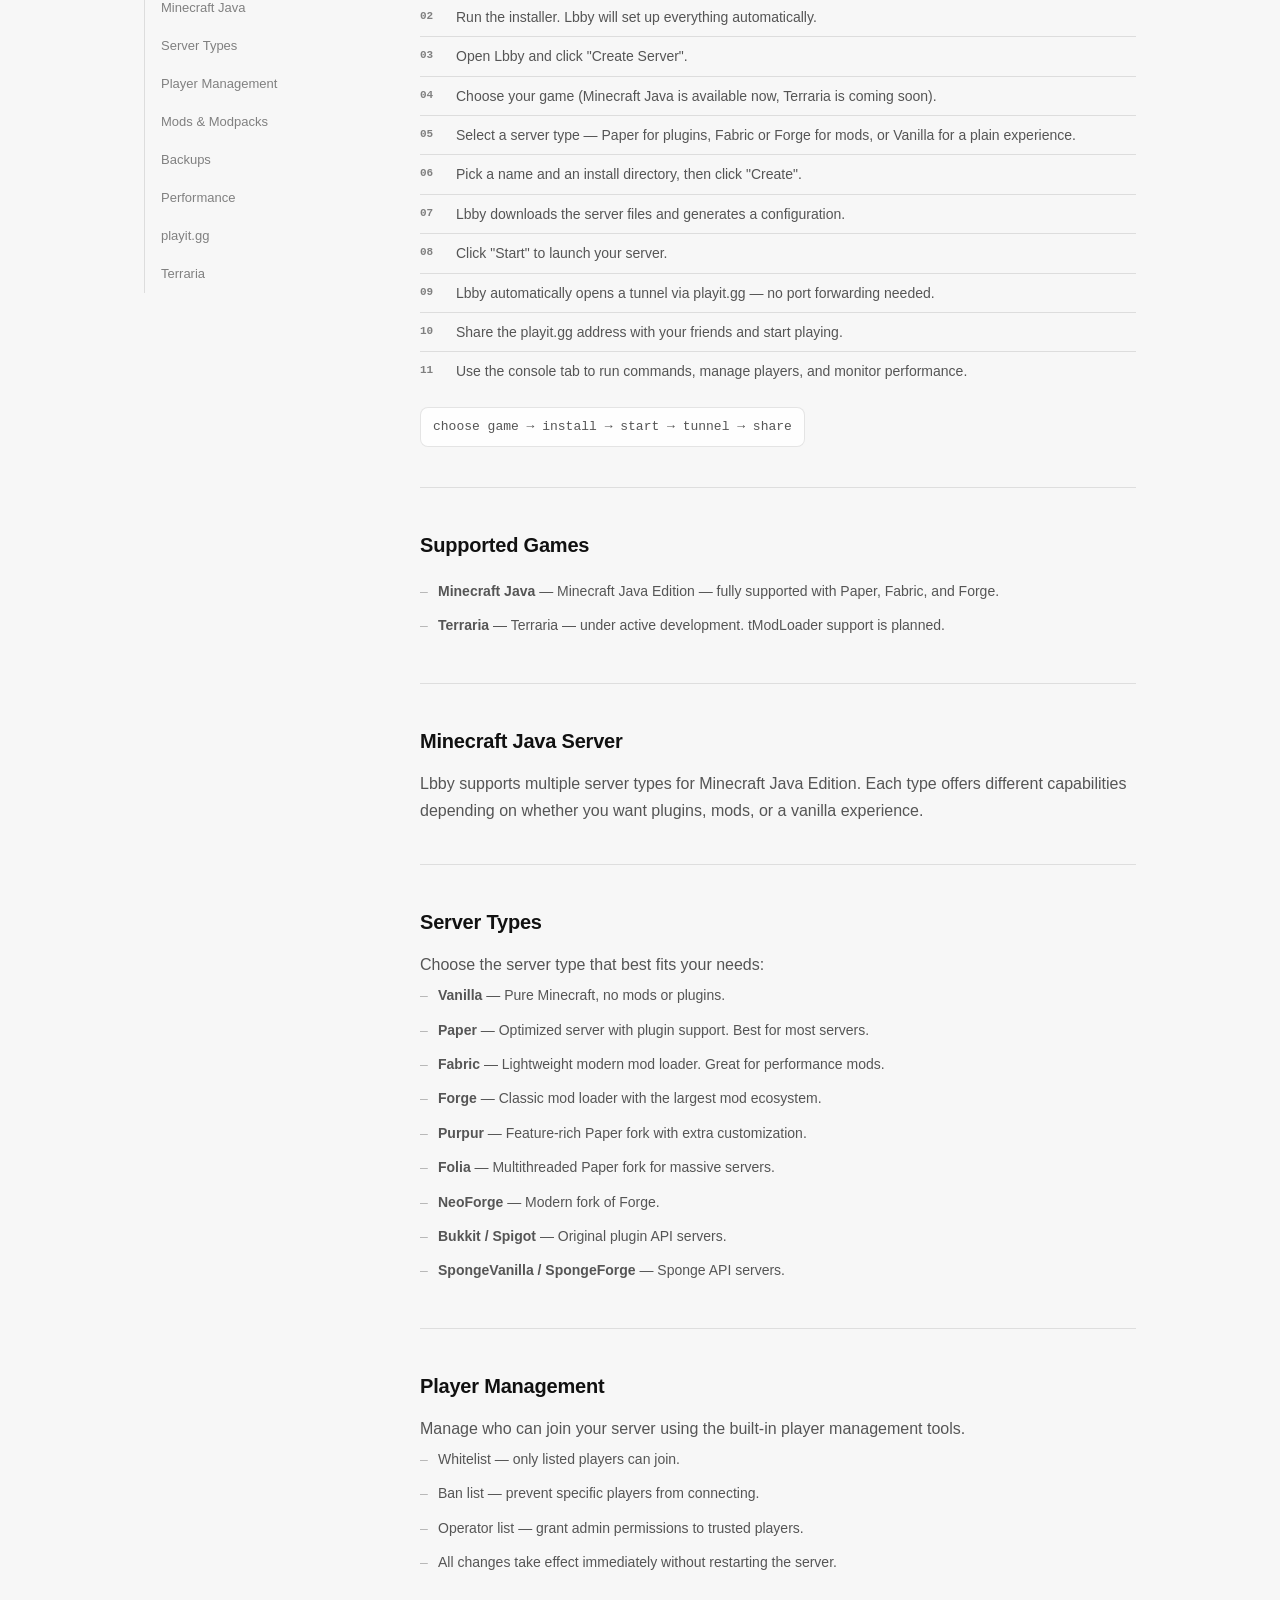
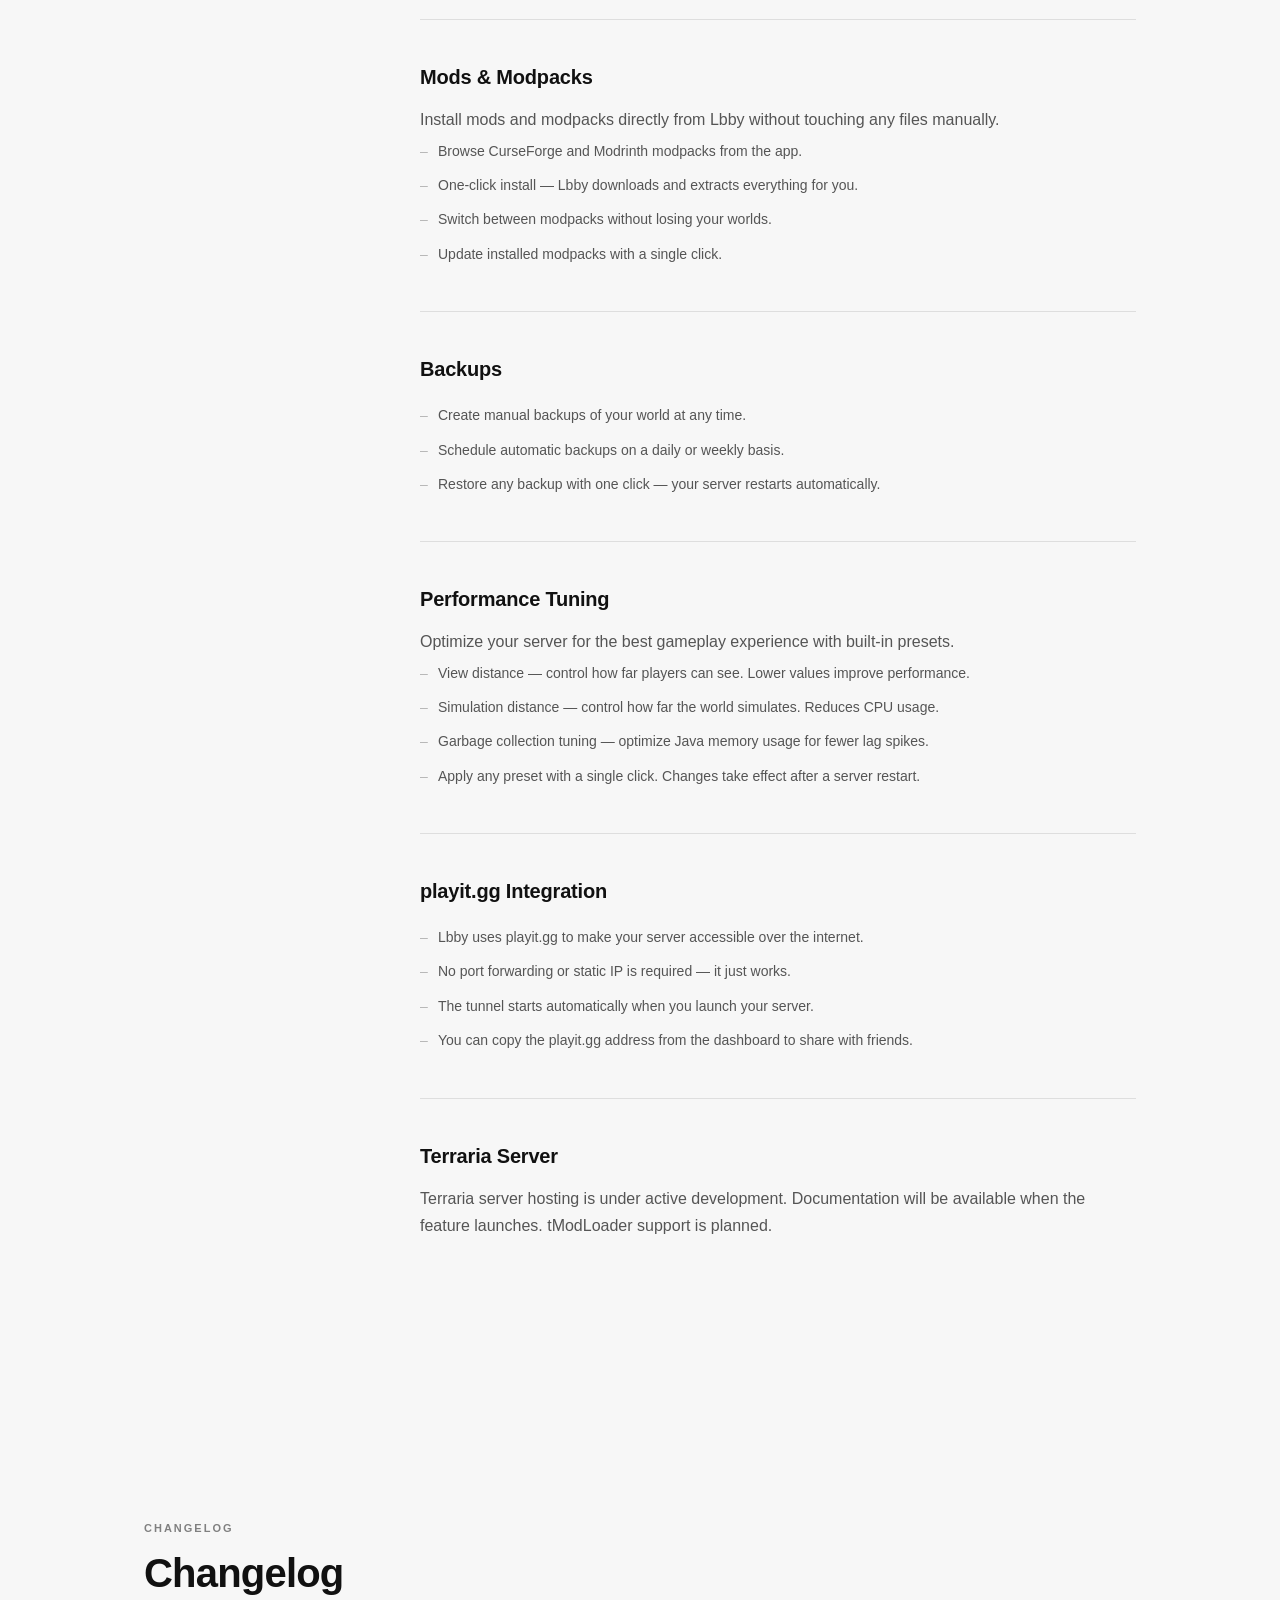
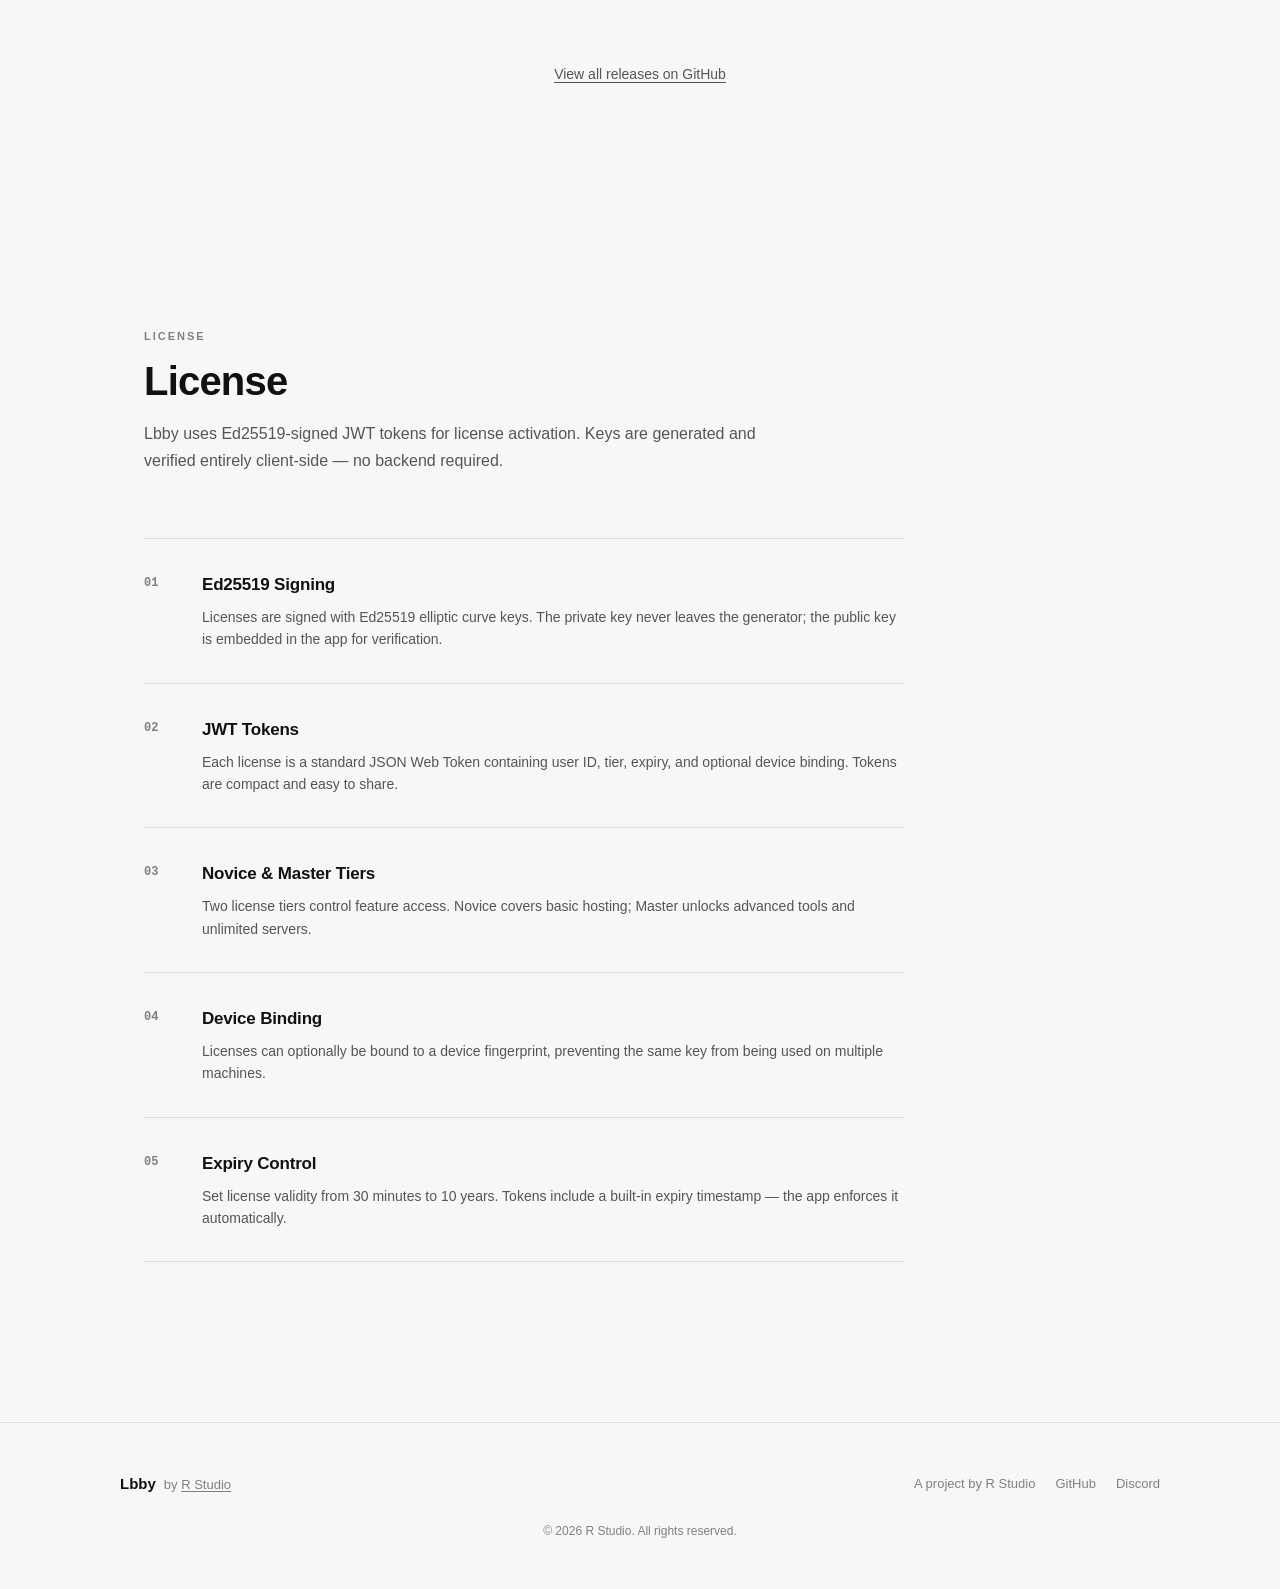
==== commit 8a1b2942: "fix: update OG tags to lbby.net" ====
--- a/index.html
+++ b/index.html
@@ -7,10 +7,10 @@
   <title>Lbby — Game Server Hosting by R Studio</title>
   <meta name="description" content="Lbby is a free game server hosting app by R Studio. Host and manage servers without port forwarding, terminal commands, or router configuration. Minecraft Java is available now, with Terraria coming soon.">
   <meta property="og:type" content="website">
-  <meta property="og:url" content="https://lbby.rstudio.live">
+  <meta property="og:url" content="https://lbby.net">
   <meta property="og:title" content="Lbby — Game Server Hosting by R Studio">
   <meta property="og:description" content="Lbby is a free game server hosting app by R Studio. Host and manage servers without port forwarding, terminal commands, or router configuration.">
-  <meta property="og:image" content="https://lbby.rstudio.live/assets/og-image.png">
+  <meta property="og:image" content="https://lbby.net/assets/og-image.png">
   <meta property="og:locale" content="en_US">
   <meta property="og:locale:alternate" content="vi_VN">
   <link rel="icon" type="image/png" sizes="32x32" href="/assets/favicon-32.png">
--- a/css/style.css
+++ b/css/style.css
@@ -227,6 +227,8 @@
   font-family: 'SF Mono', 'Fira Code', 'Cascadia Code', monospace;
   color: var(--text-faint);
   padding: 4px 8px;
+  min-width: 32px;
+  text-align: center;
   border-radius: var(--radius-sm);
   transition: color var(--dur-fast) var(--ease), background-color var(--dur-fast) var(--ease);
 }
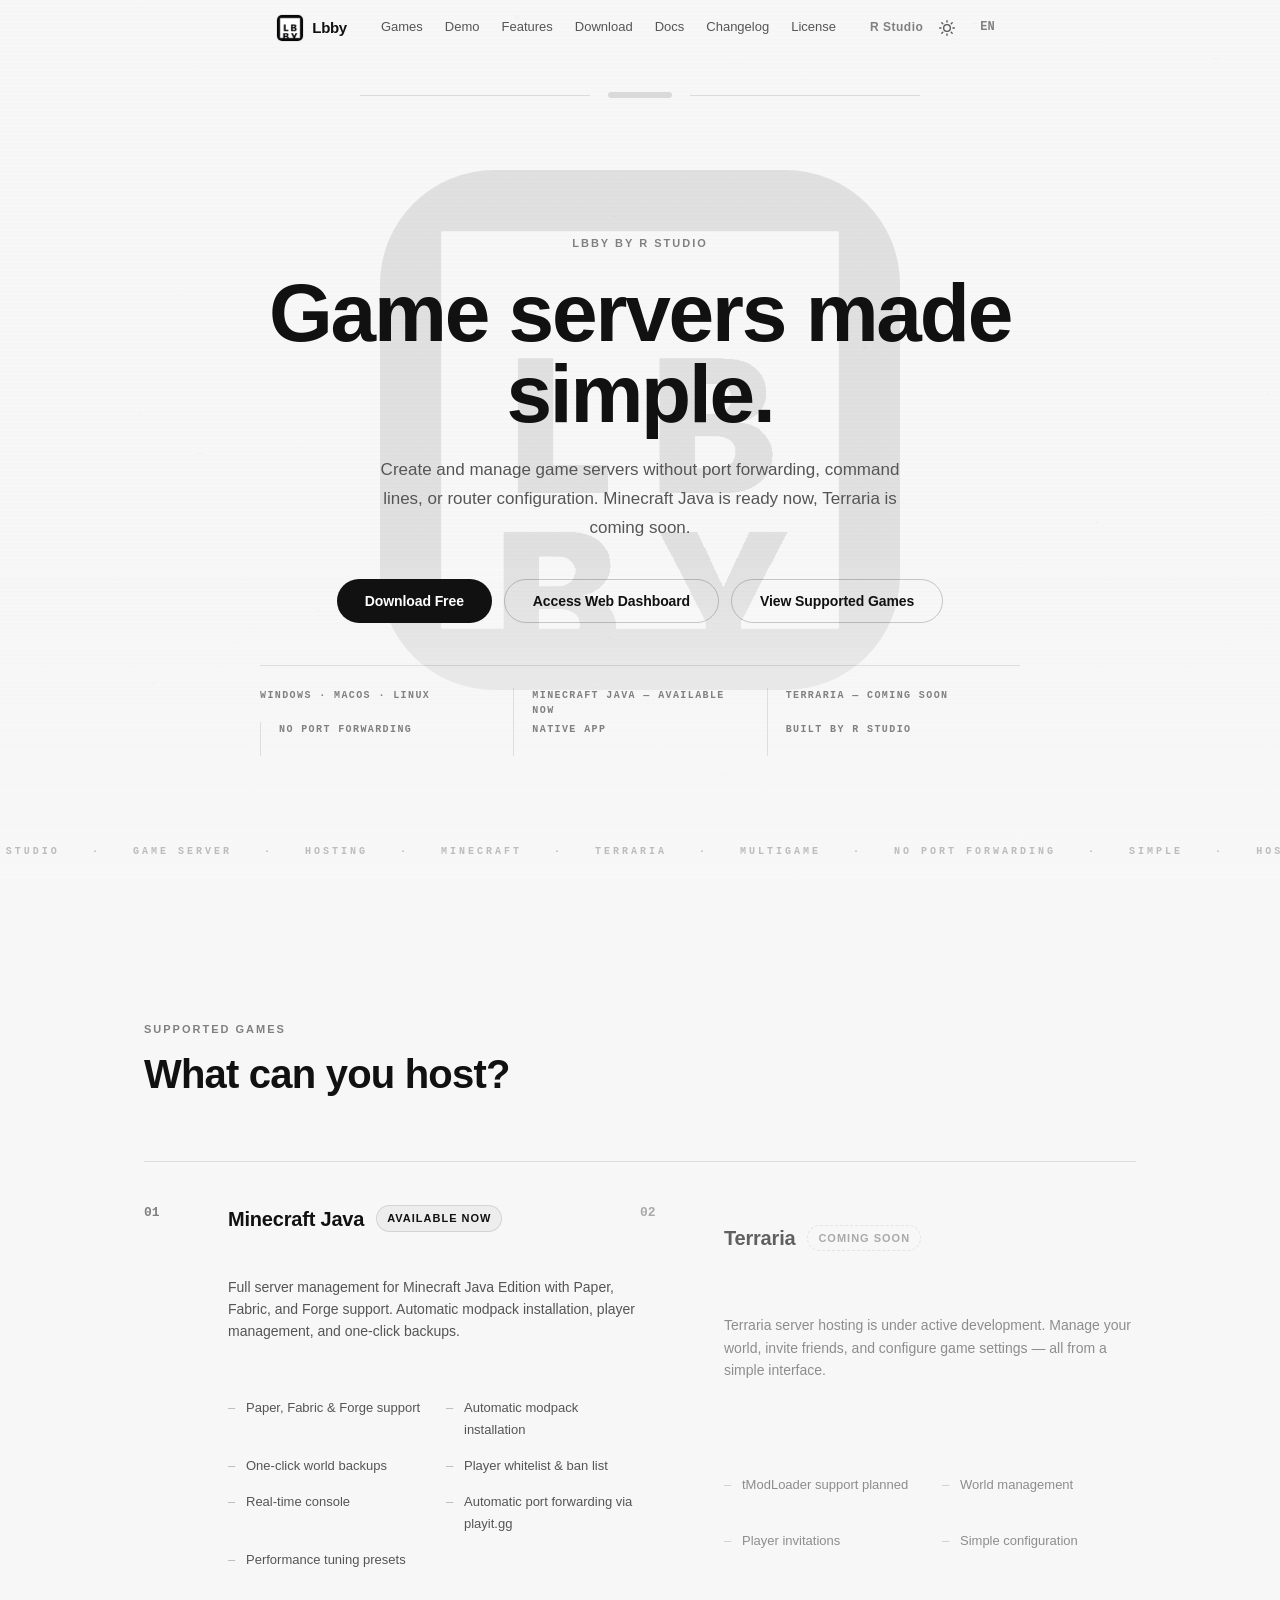
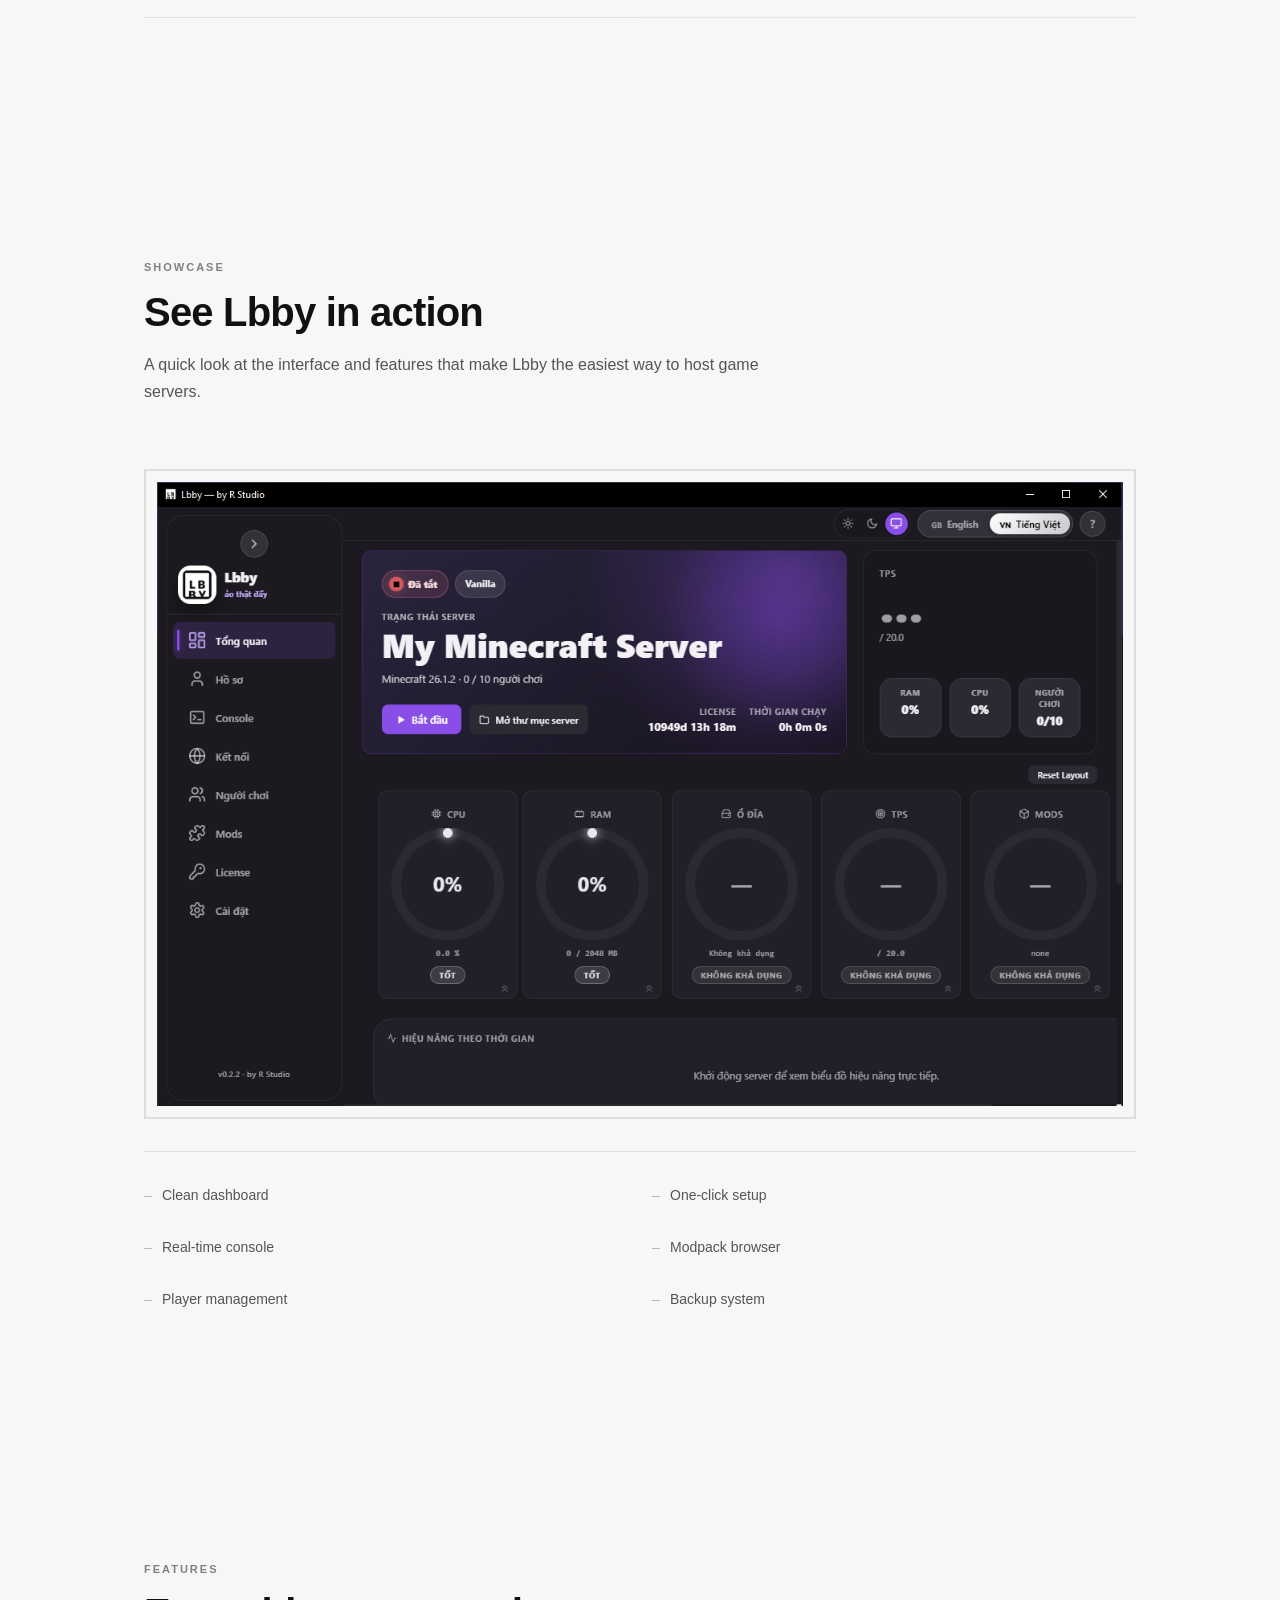
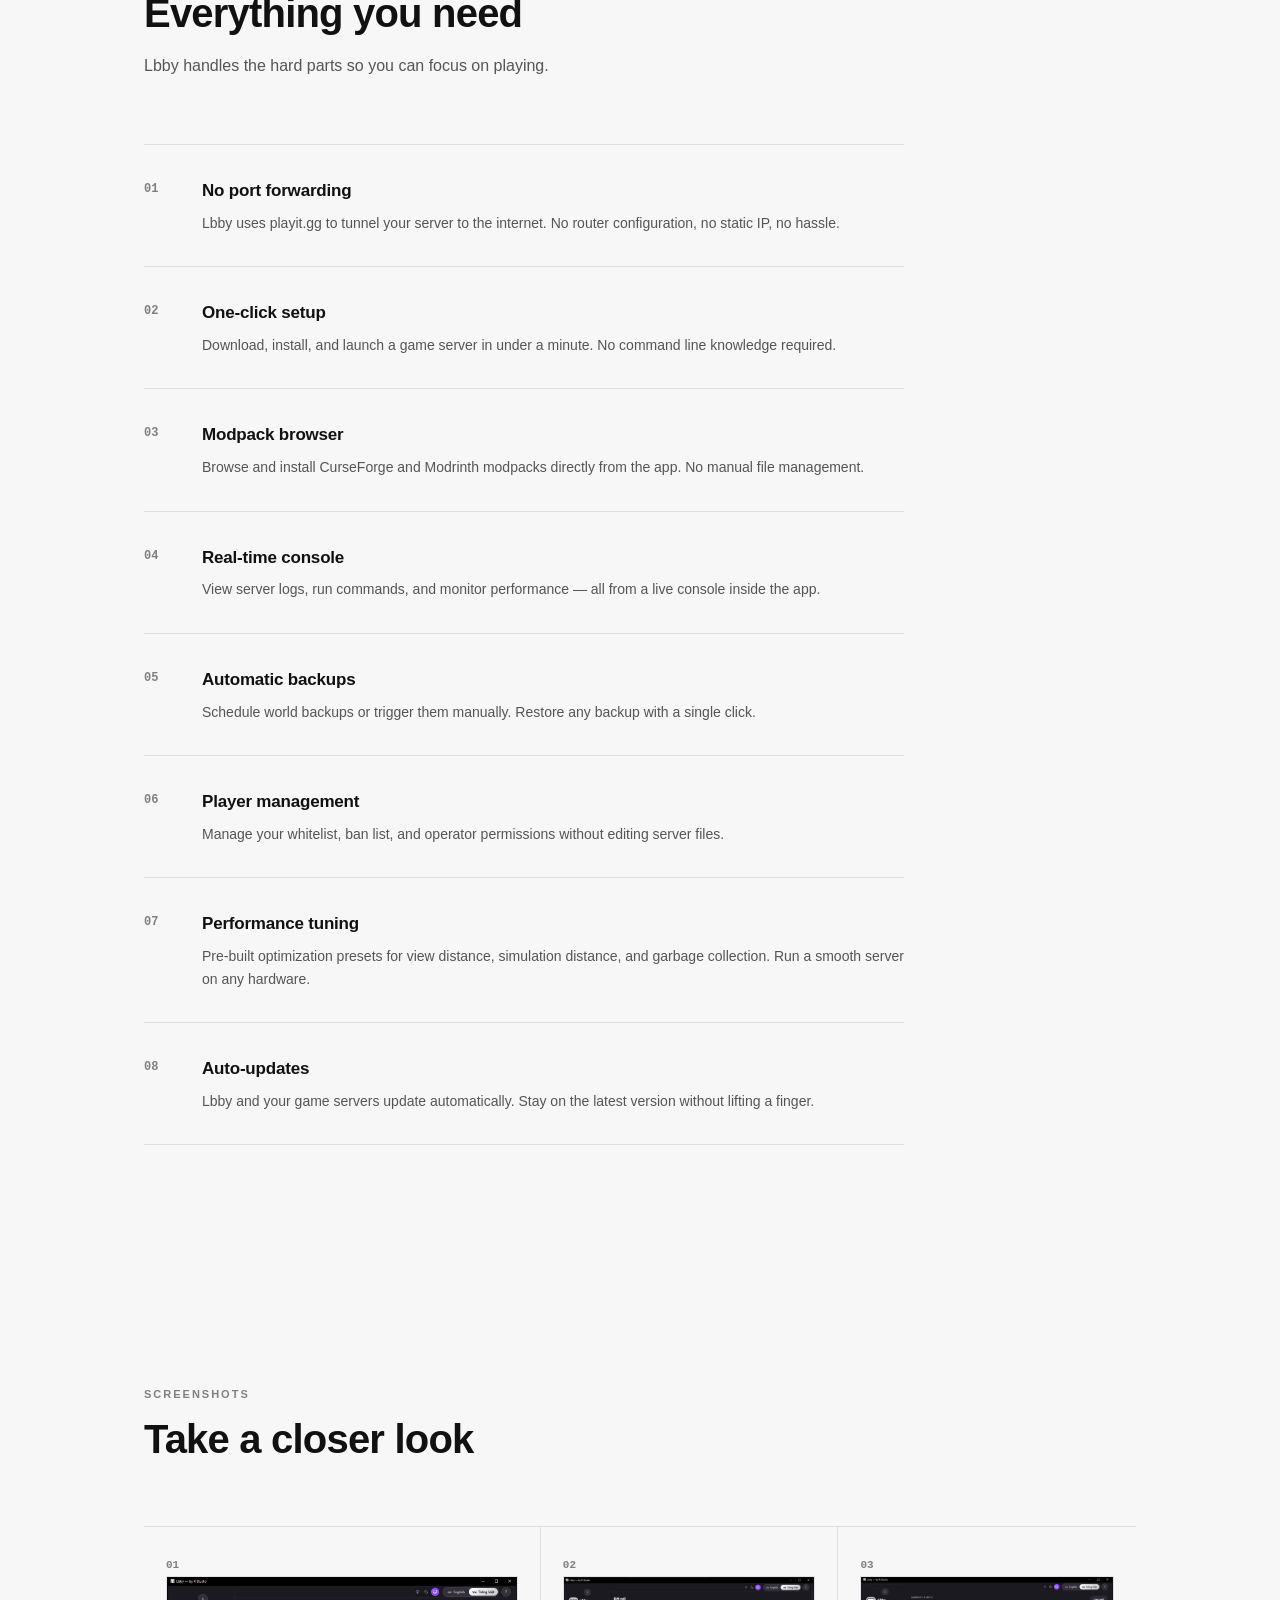
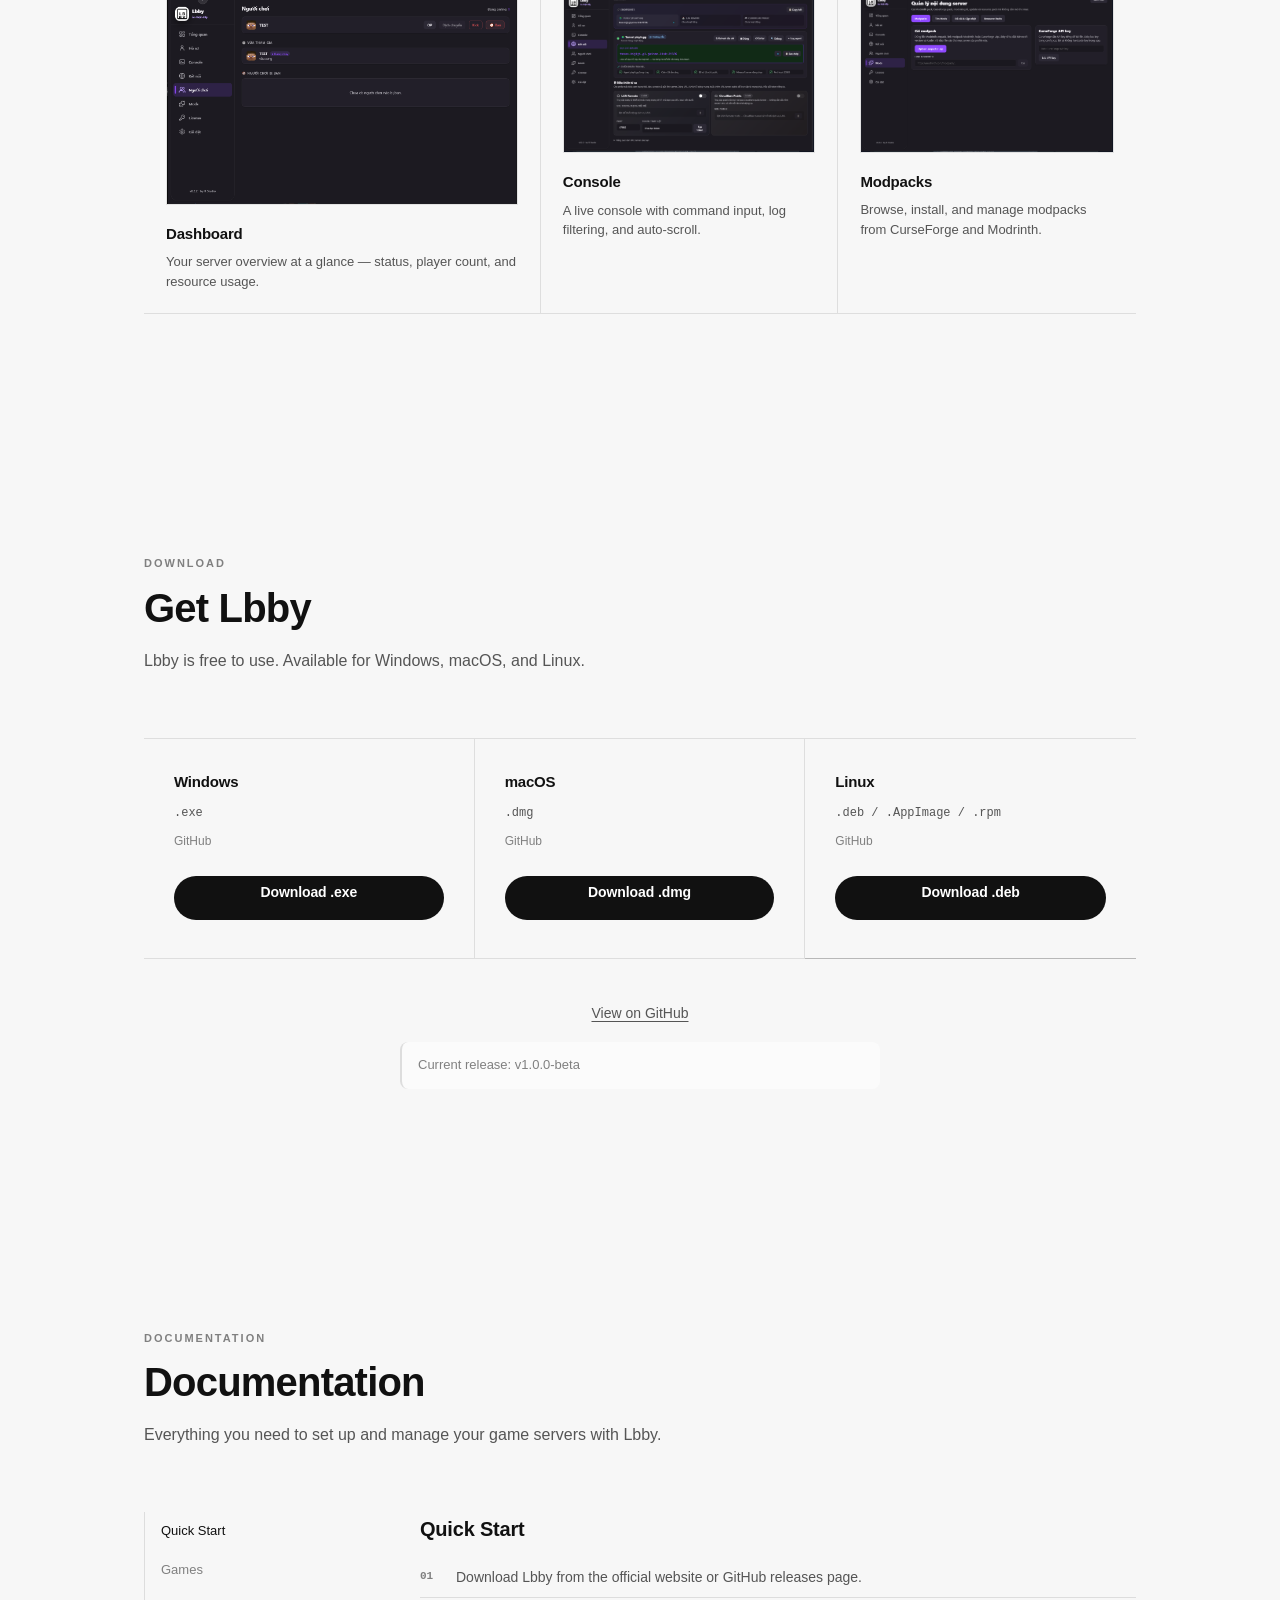
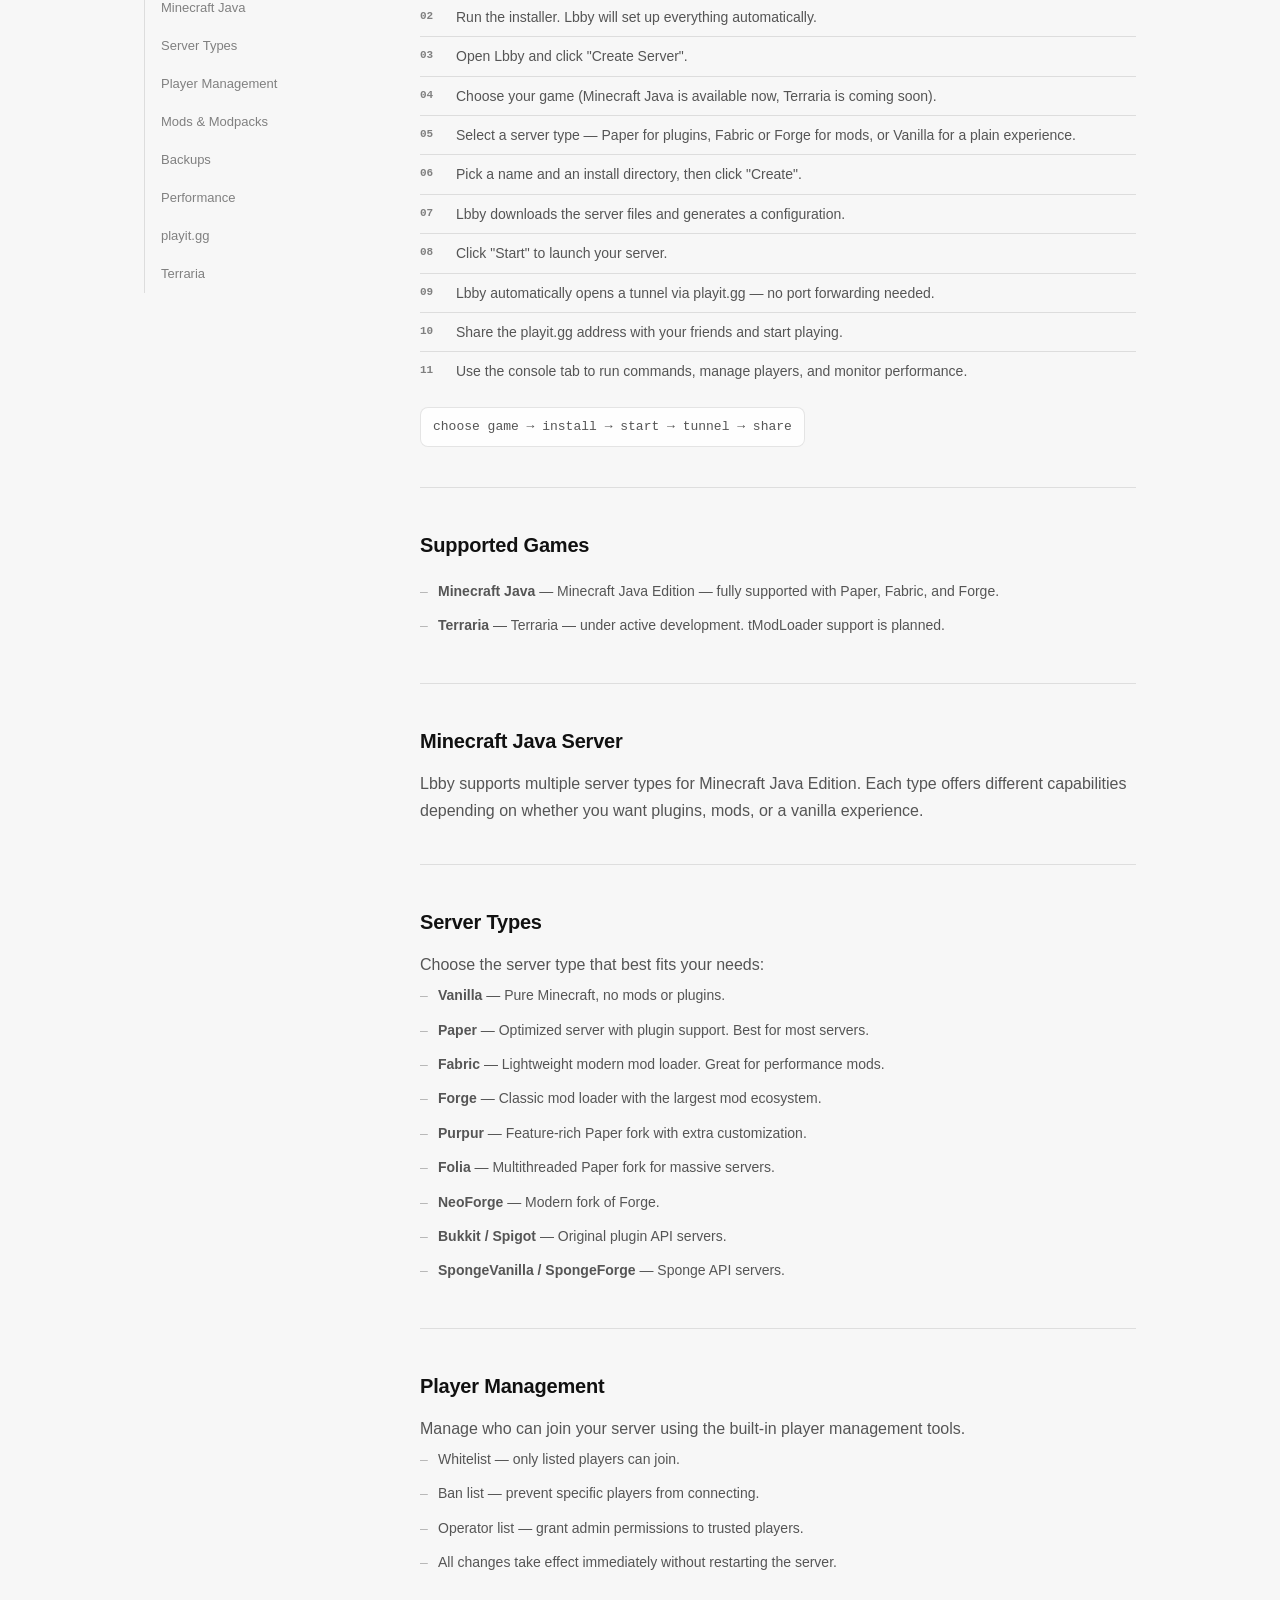
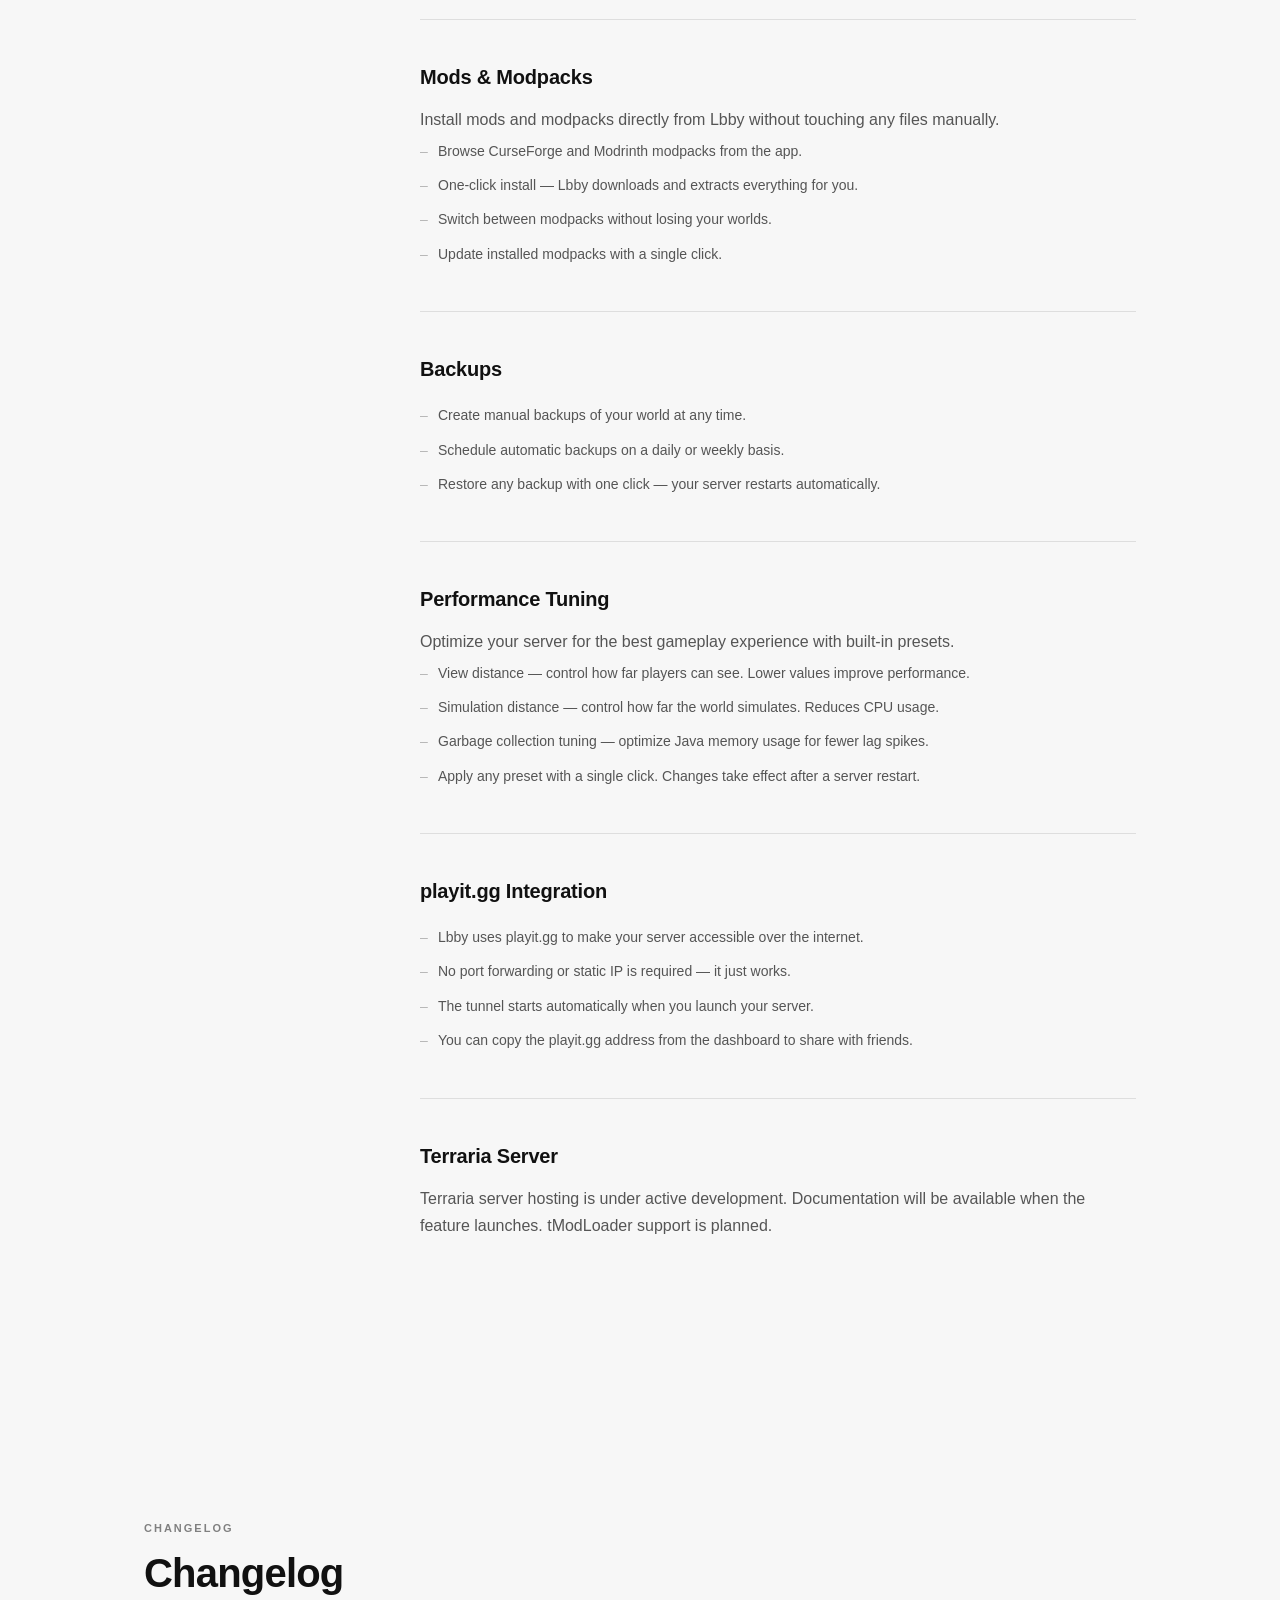
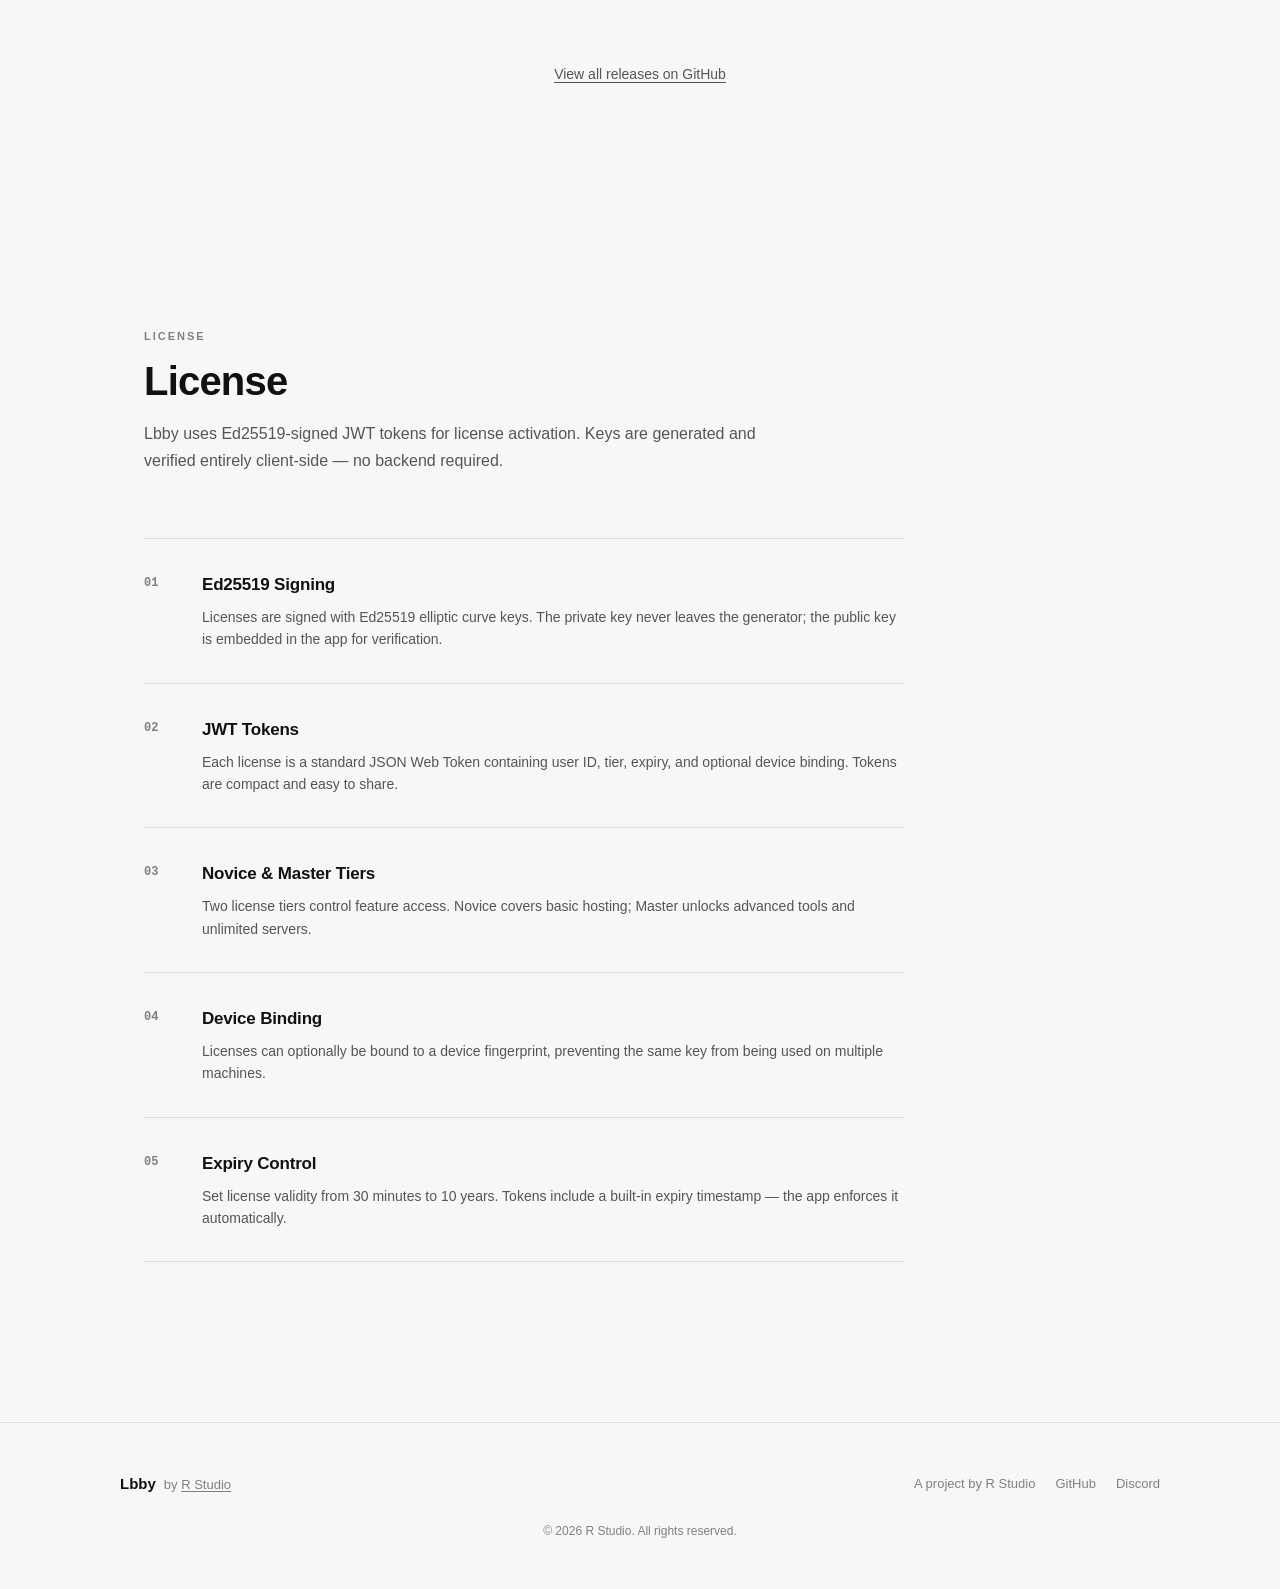
==== commit 507df3d5: "chore: update dashboard link to web.lbby.net" ====
--- a/index.html
+++ b/index.html
@@ -104,7 +104,7 @@
       <p class="hero__sub" data-i18n="hero.sub">Host and manage game servers without port forwarding, command-line work, or router configuration. Minecraft Java is available now, with Terraria support on the way.</p>
       <div class="hero__buttons">
         <a href="#download" class="btn btn--primary" data-i18n="hero.cta.download">Download Free</a>
-        <a href="https://web.rstudio.live/dashboard" class="btn btn--secondary">Access Web Dashboard</a>
+        <a href="https://web.lbby.net/dashboard" class="btn btn--secondary">Access Web Dashboard</a>
         <a href="#games" class="btn btn--secondary" data-i18n="hero.cta.games">View Supported Games</a>
       </div>
       <div class="hero__meta">
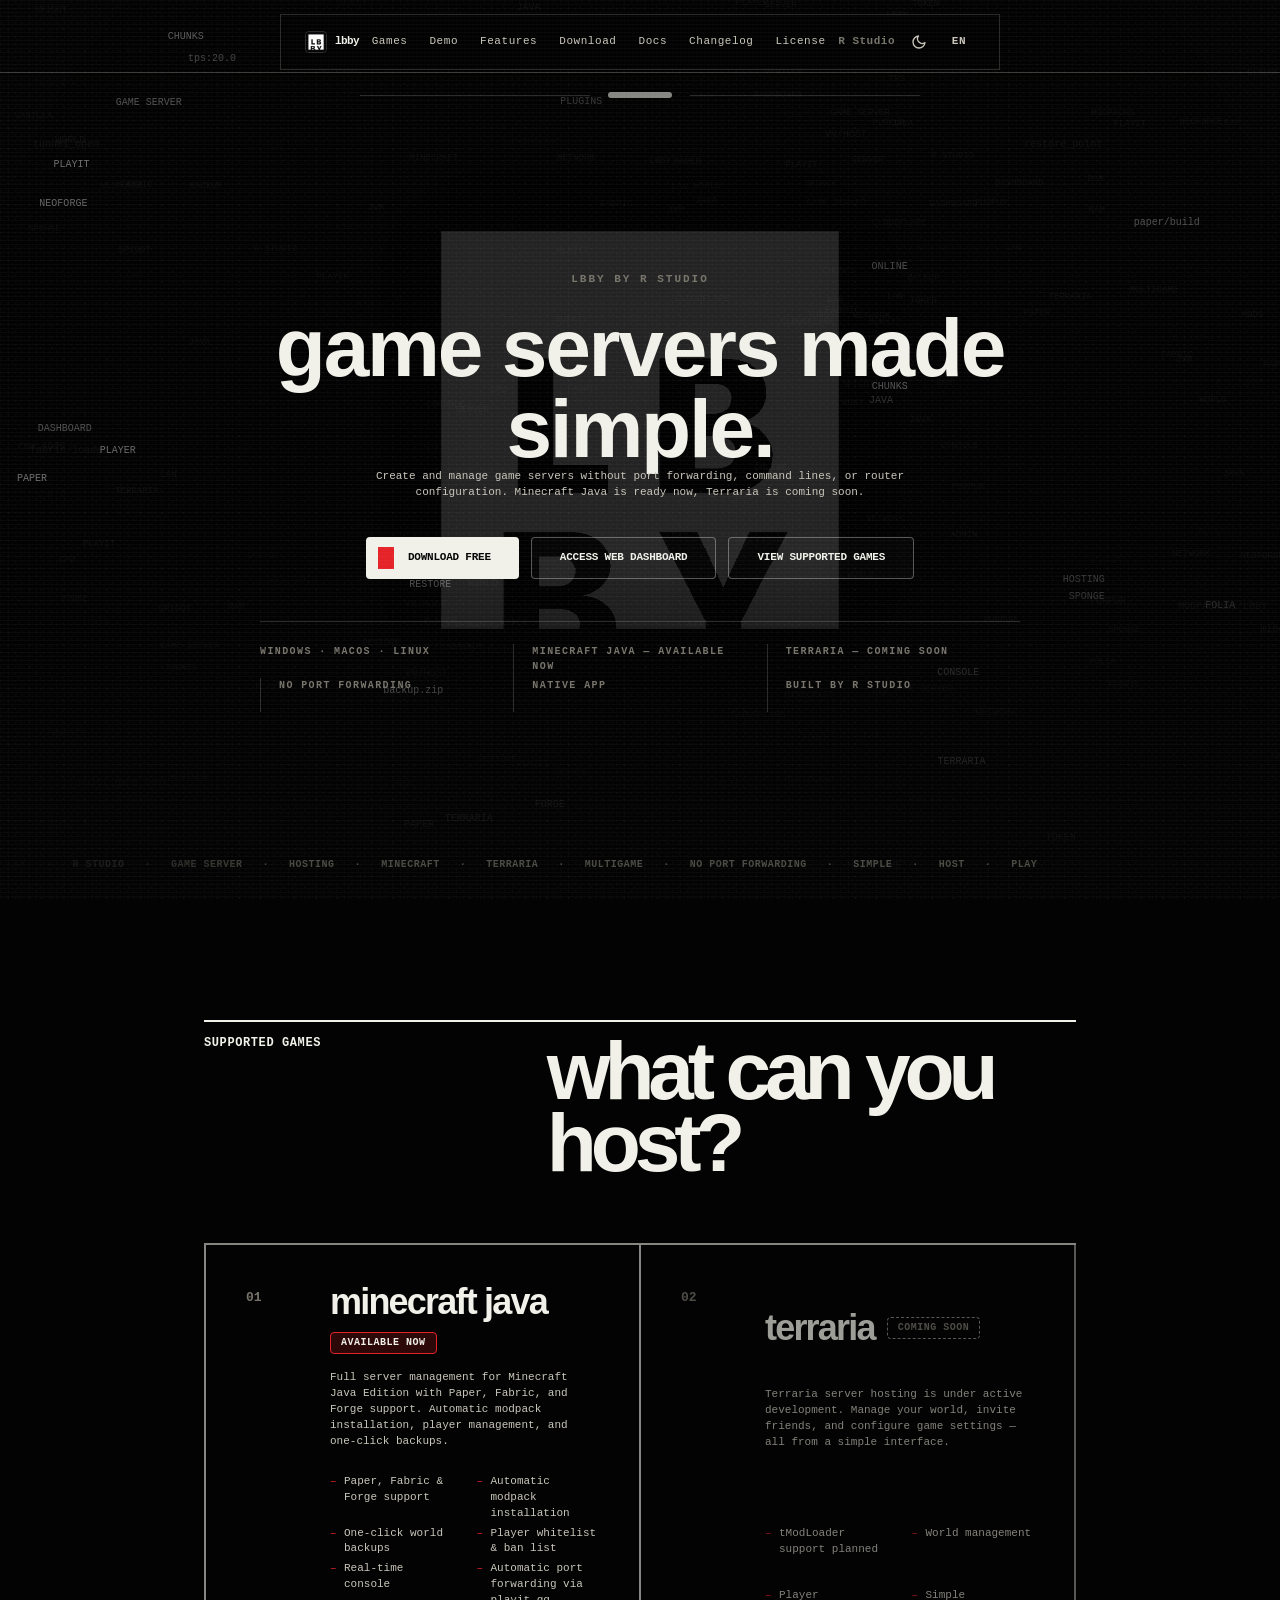
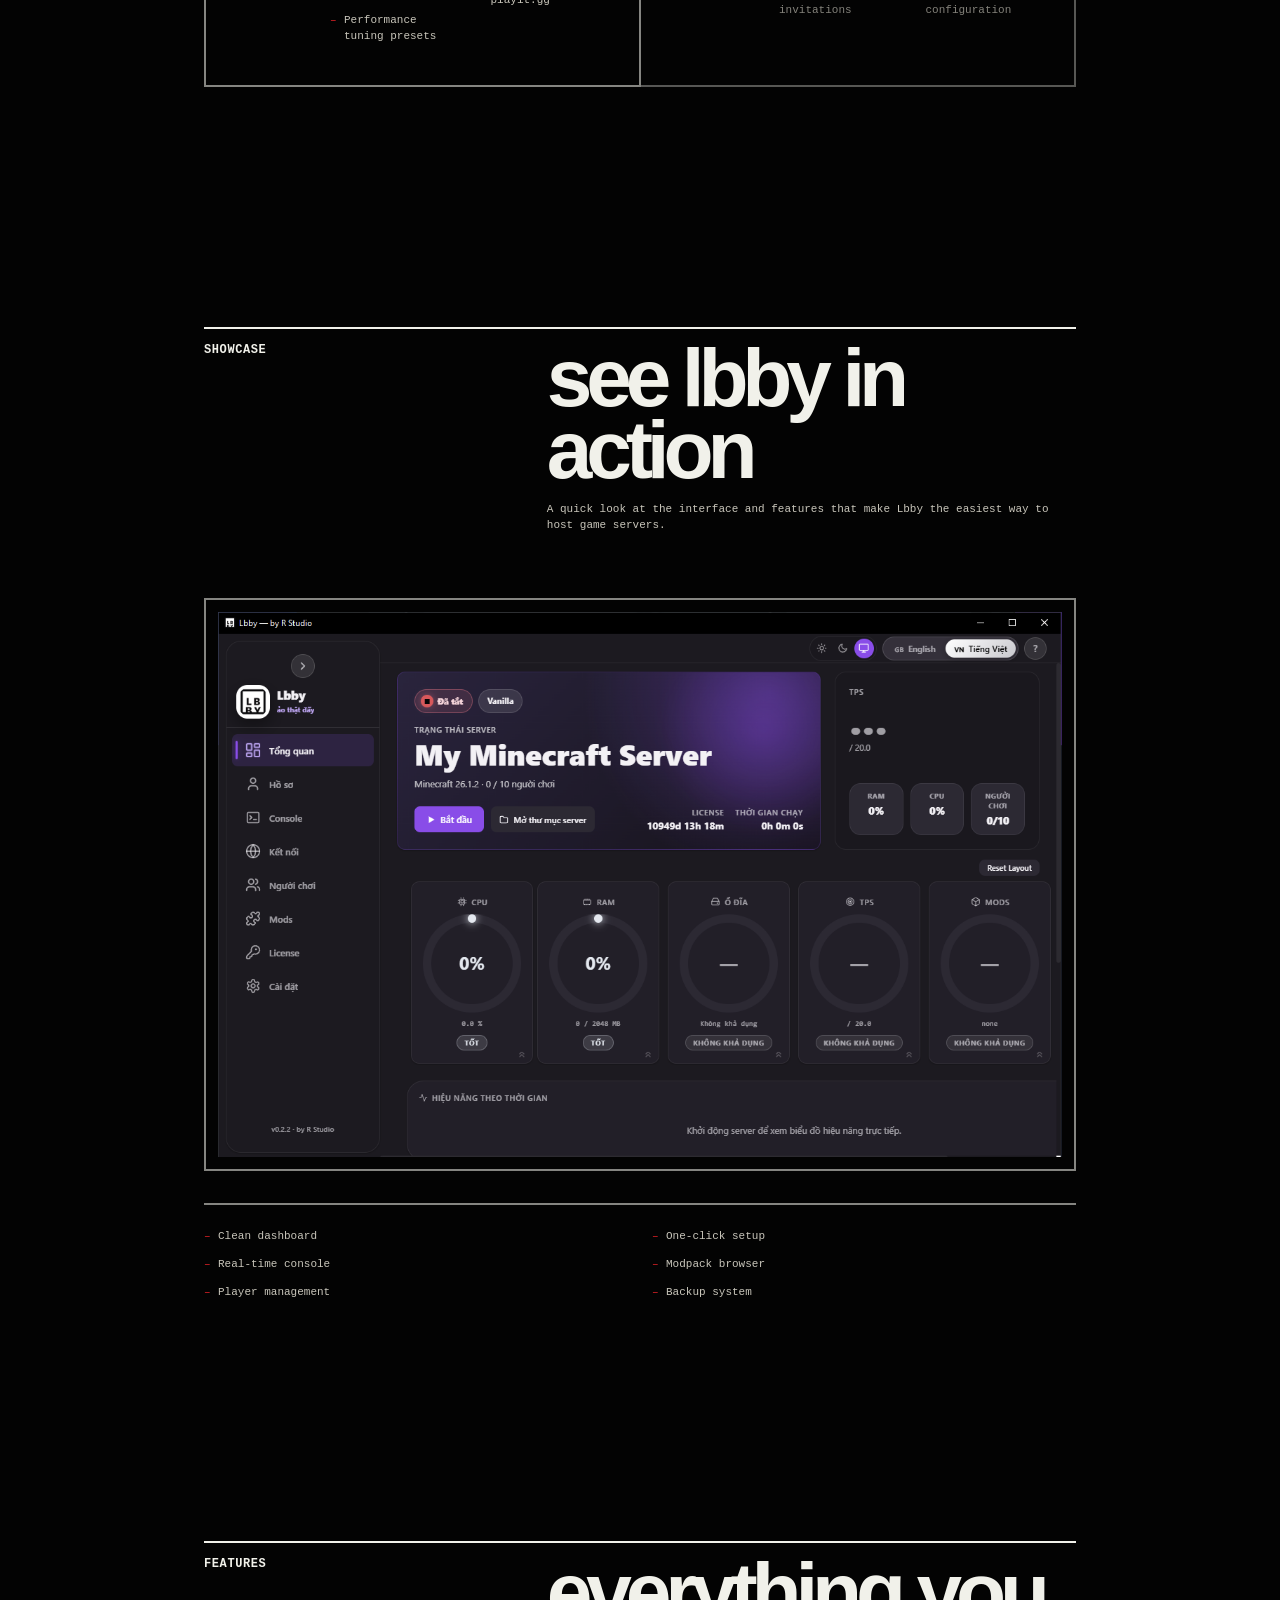
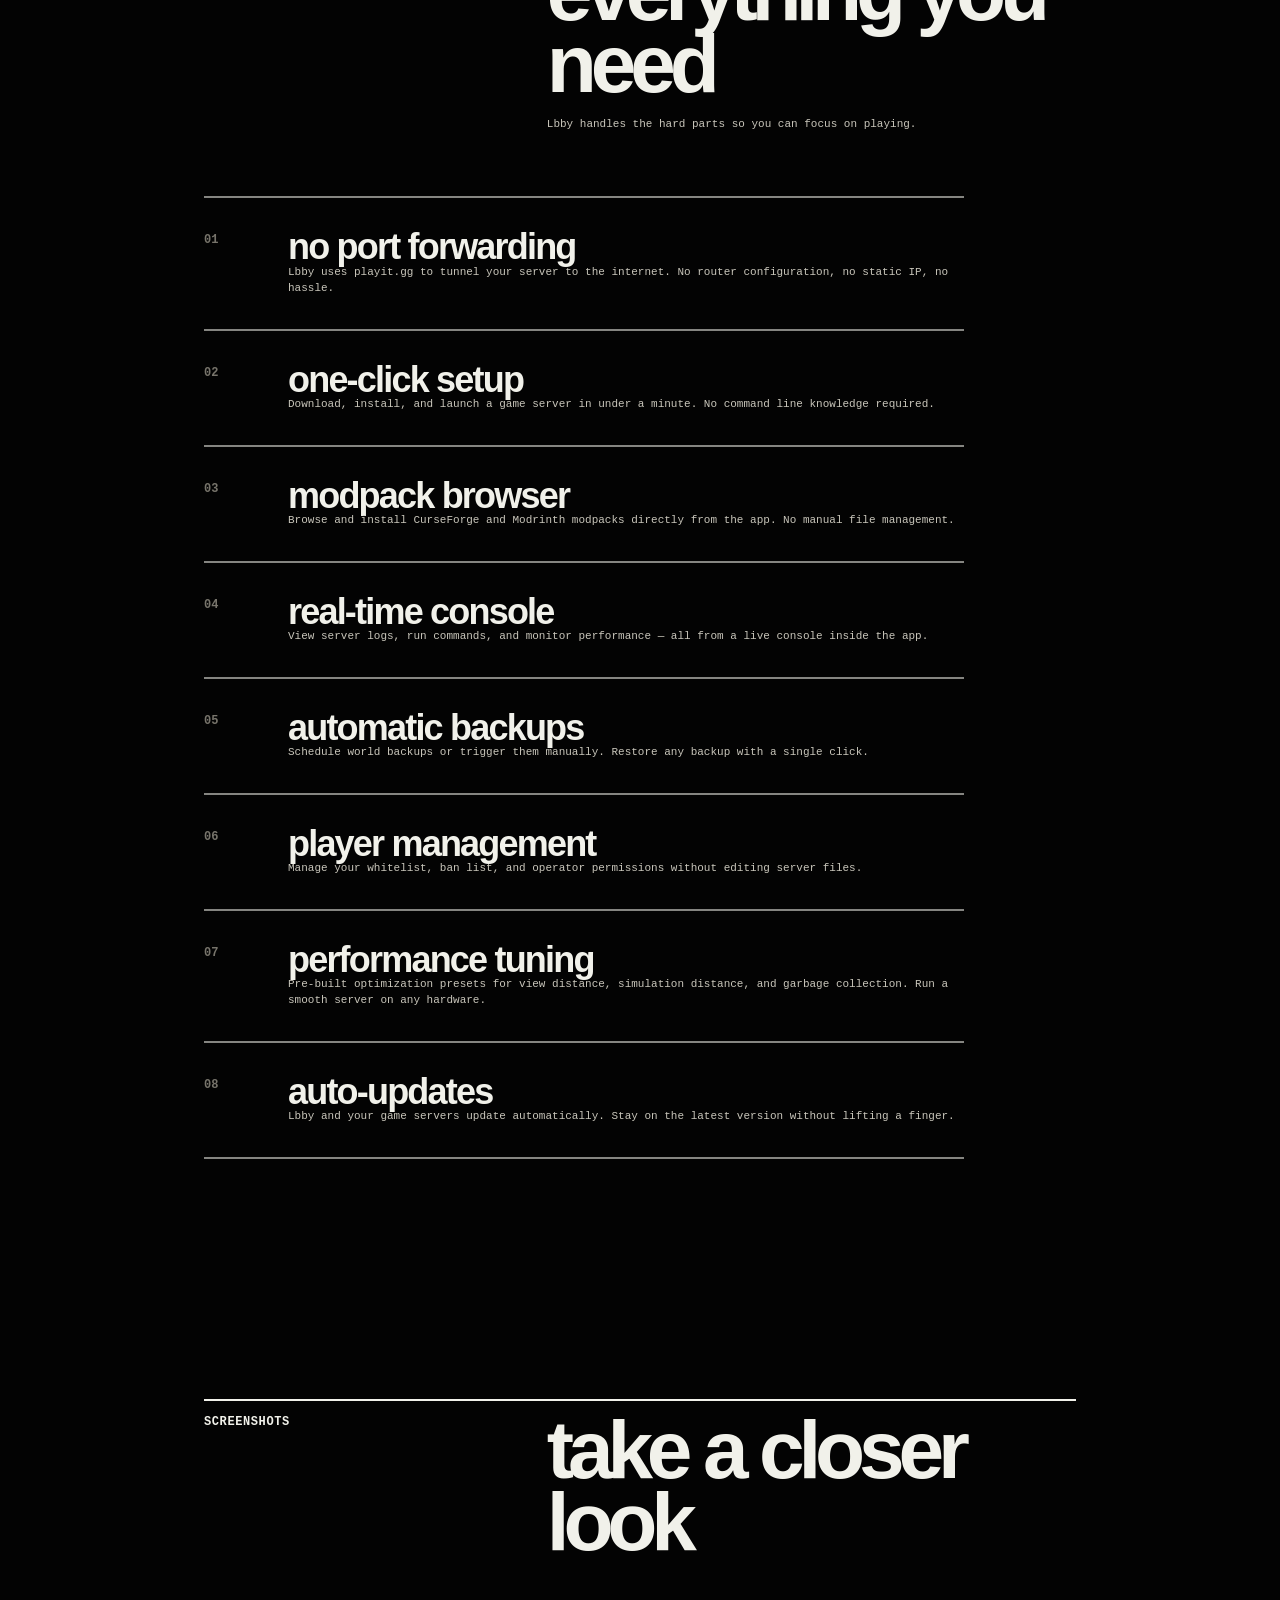
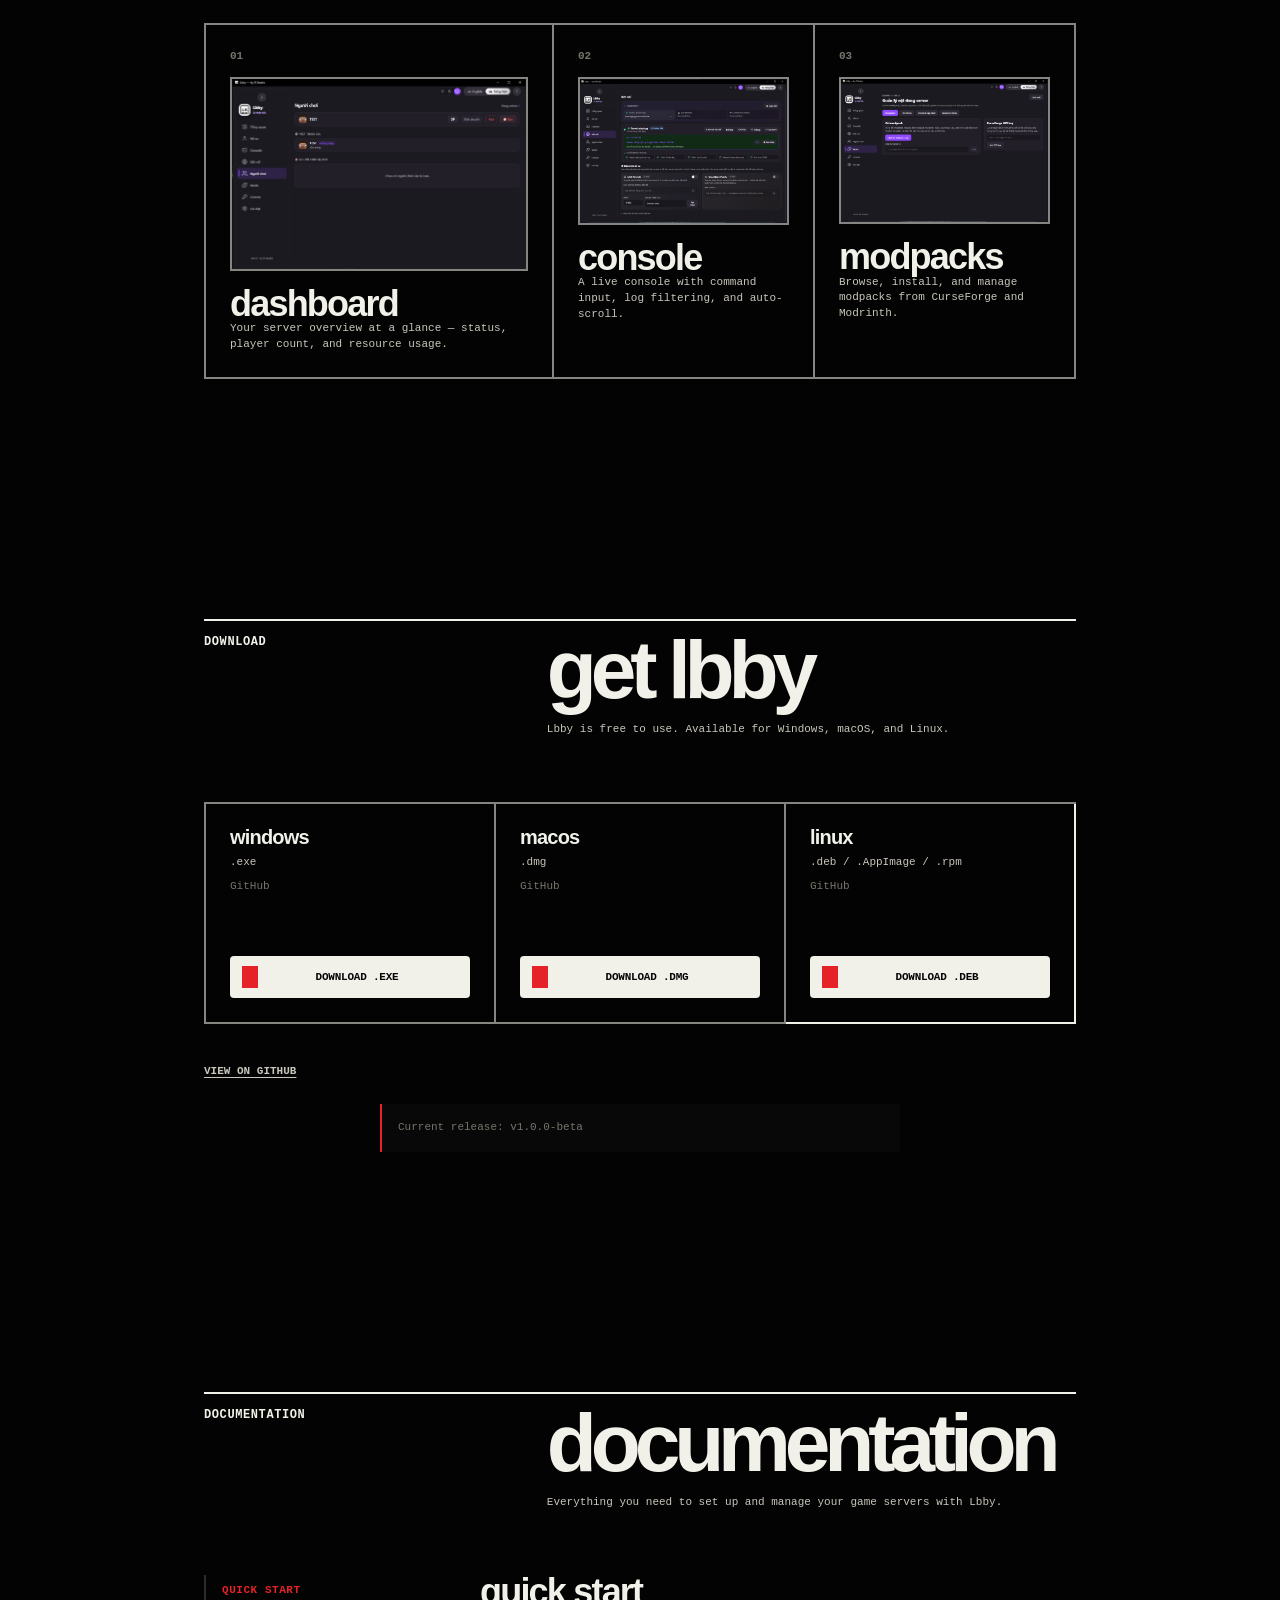
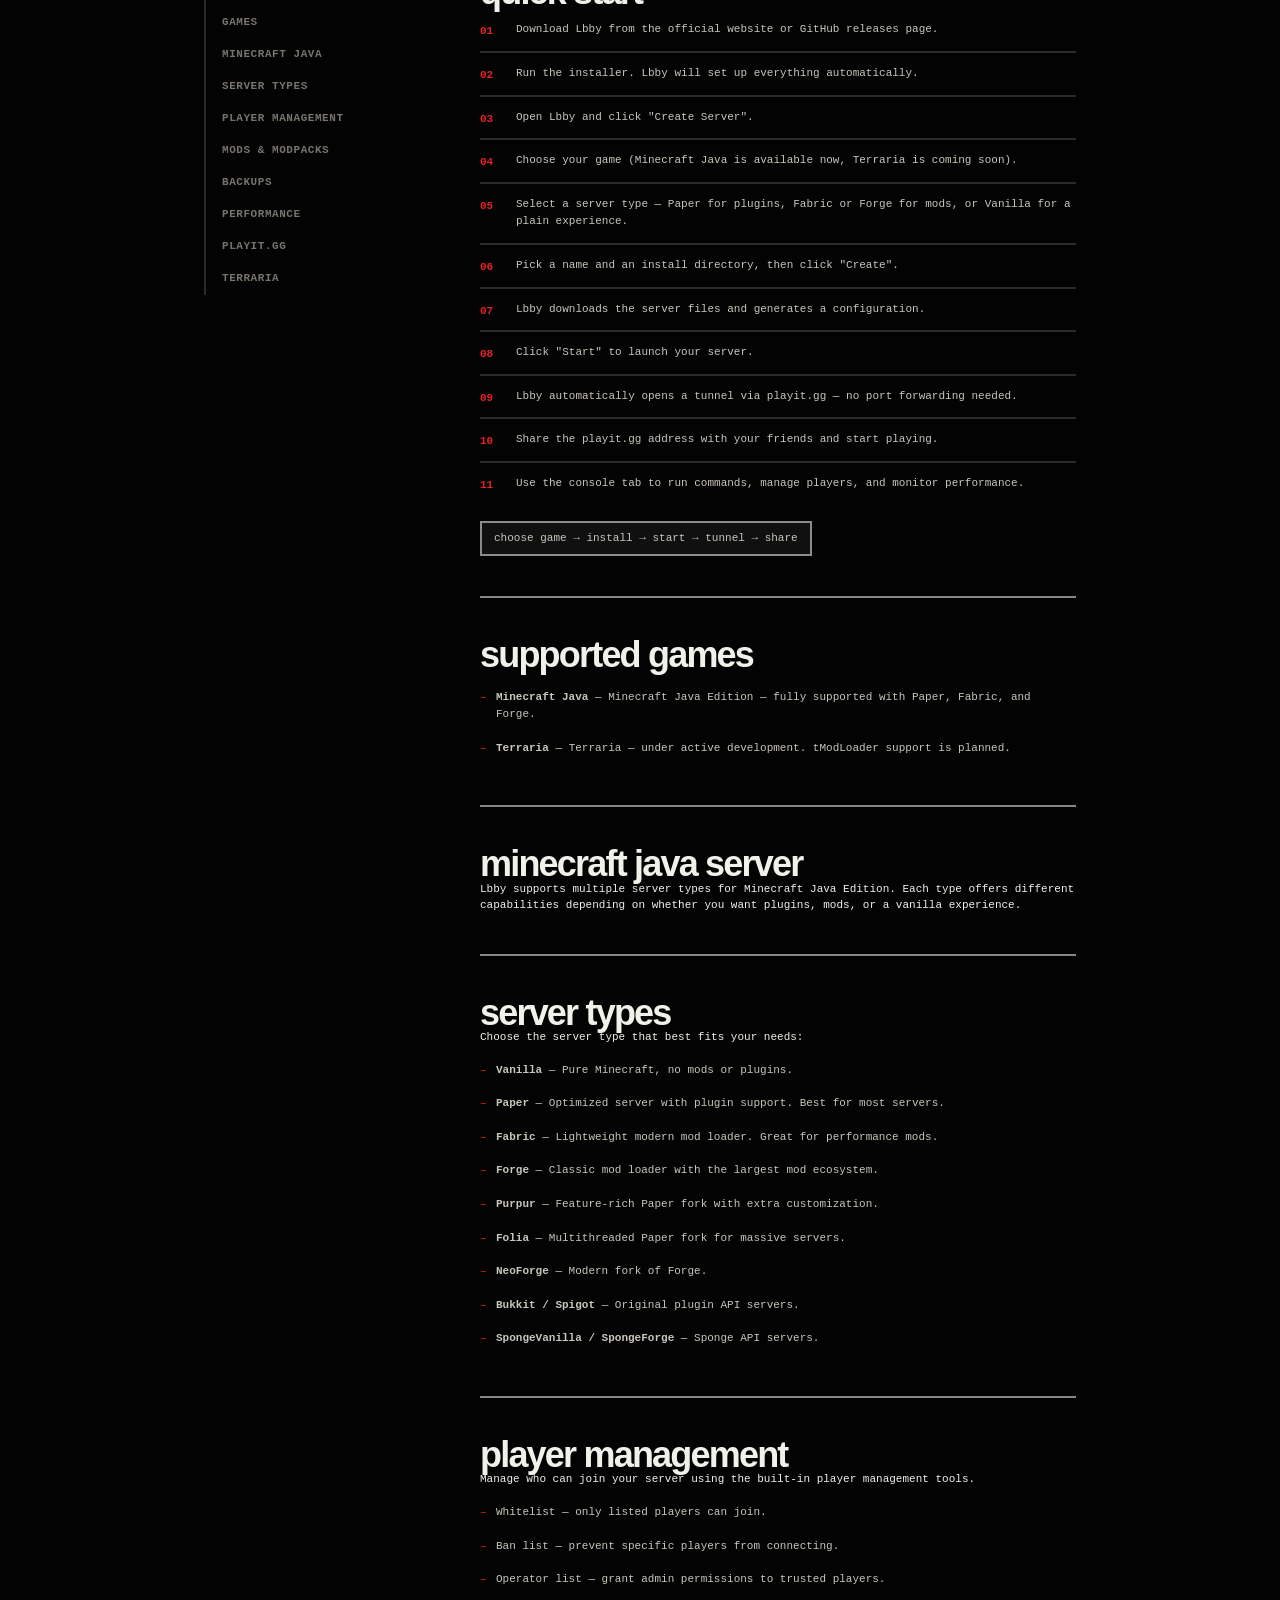
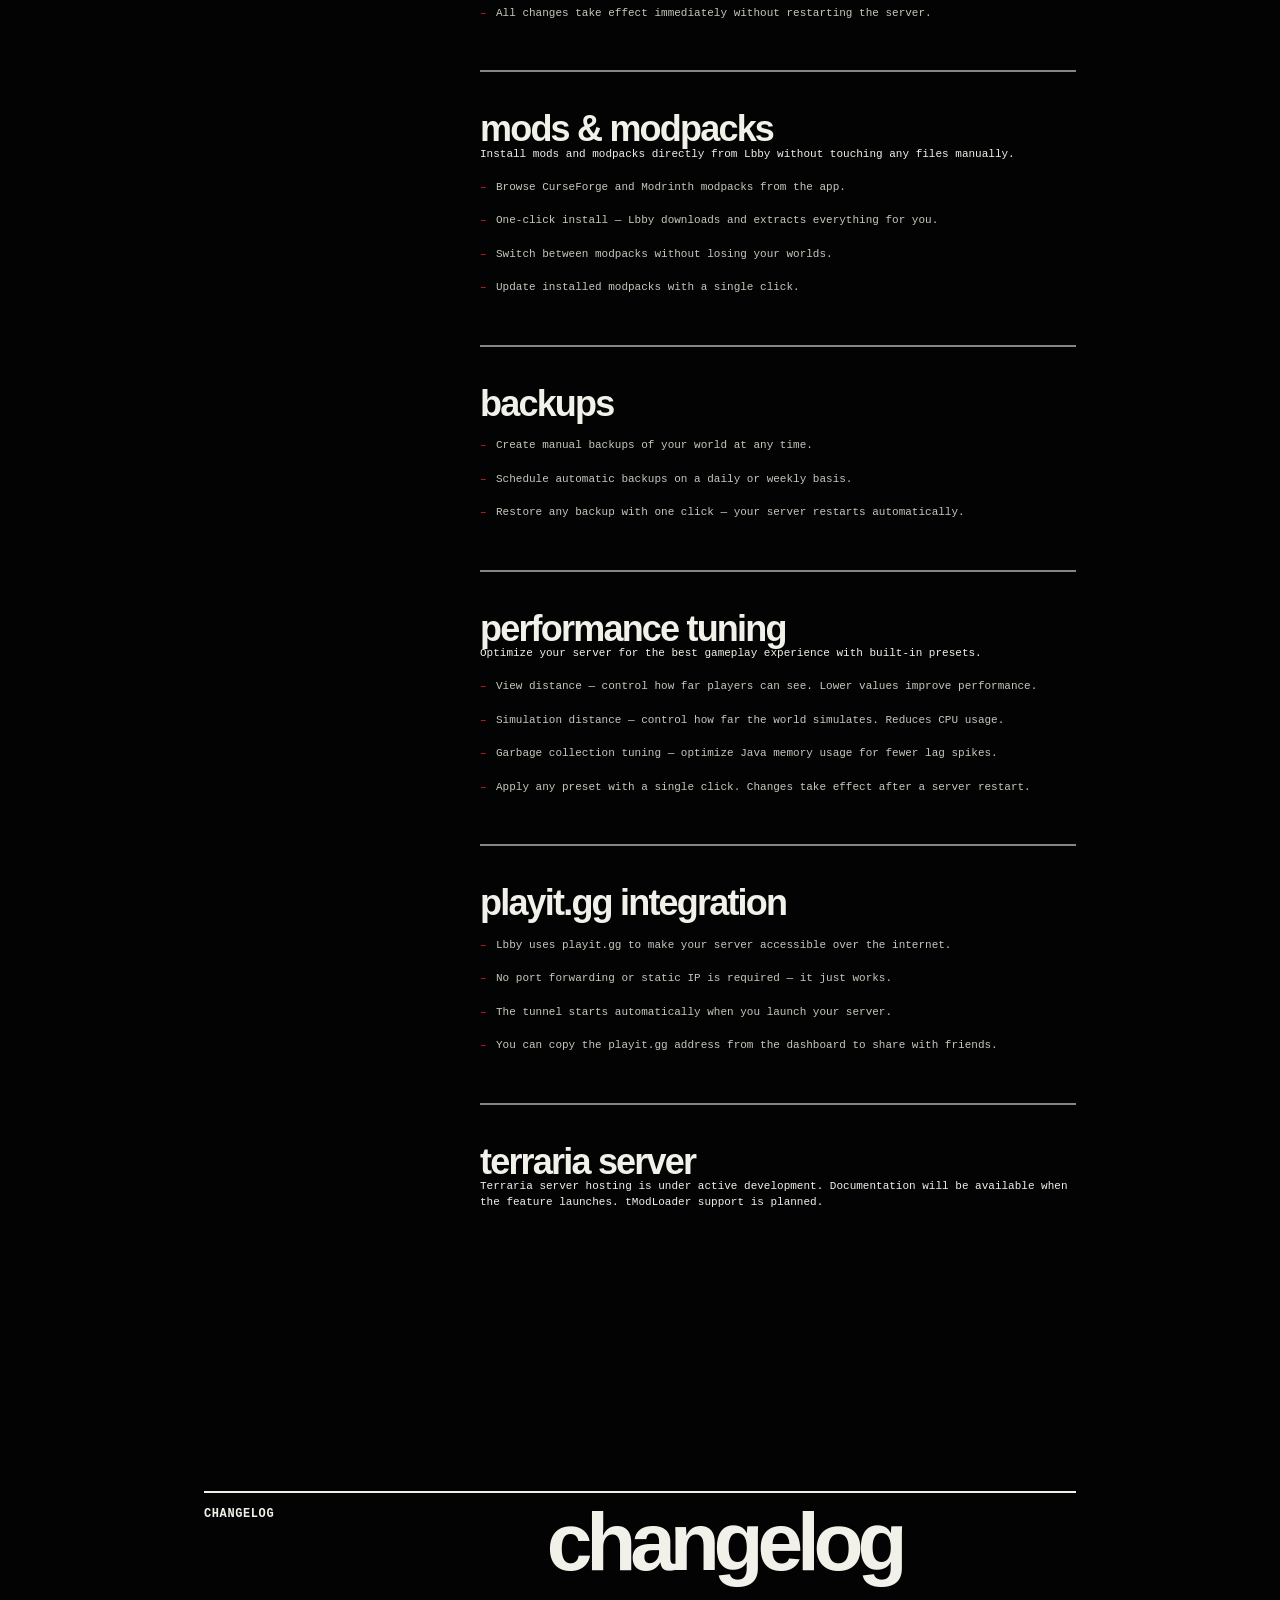
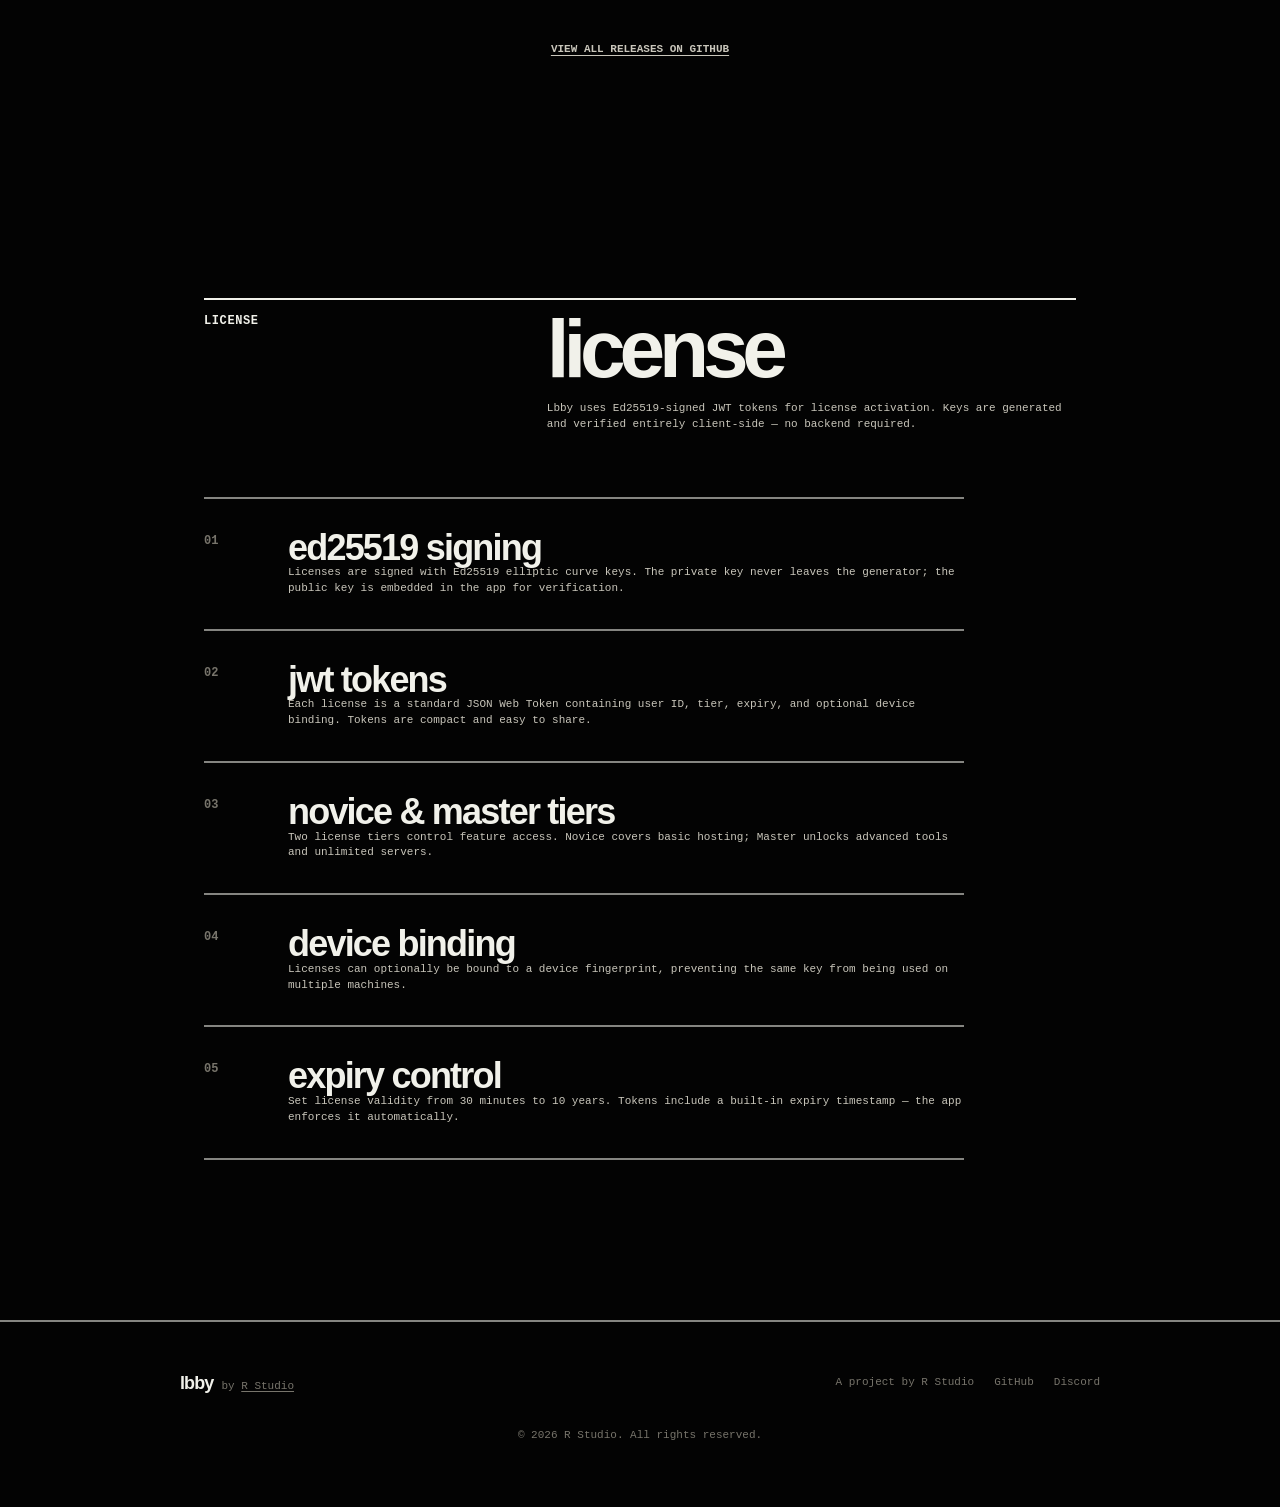
==== commit f8266801: "feat: rstudio.live brutalist design parity - Full CSS rewrite matching rstudio.live design tokens - " ====
--- a/index.html
+++ b/index.html
@@ -18,8 +18,8 @@
   <link rel="shortcut icon" href="/favicon.ico">
   <link rel="preconnect" href="https://fonts.googleapis.com">
   <link rel="preconnect" href="https://fonts.gstatic.com" crossorigin>
-  <link href="https://fonts.googleapis.com/css2?family=Inter:wght@400;500;600;700;800;900&display=swap" rel="stylesheet">
-  <link rel="stylesheet" href="/css/style.css?v=rstudio-parity-20260628">
+  <link href="https://fonts.googleapis.com/css2?family=Inter:wght@900&family=JetBrains+Mono:wght@400;500;600;700;800;900&display=swap" rel="stylesheet">
+  <link rel="stylesheet" href="/css/style.css?v=rstudio-brutalist-20260713">
   <script>
     (function() {
       try {
@@ -60,7 +60,7 @@
           <span class="lang-label" data-i18n="lang.toggle">VI</span>
         </button>
       </div>
-      <button class="nav__hamburger" id="hamburger" aria-label="Menu" aria-expanded="false">
+      <button class="nav__hamburger" id="hamburger" aria-label="Menu" aria-expanded="false" aria-controls="nav-dropdown">
         <span></span><span></span><span></span>
       </button>
     </div>
@@ -89,7 +89,7 @@
        HERO
        ══════════════════════════════════════════════════════════════ -->
   <section class="hero" id="hero">
-    <canvas class="hero__canvas" id="ascii-bg"></canvas>
+    <canvas class="hero__canvas" id="ascii-bg" aria-hidden="true"></canvas>
     <div class="site-noise" aria-hidden="true"></div>
     <div class="scanline" aria-hidden="true"></div>
     <div class="hero__chrome" aria-hidden="true">
--- a/css/style.css
+++ b/css/style.css
@@ -1,159 +1,263 @@
 /* ============================================================
    Lbby Website — Complete Stylesheet
-   Design tokens aligned with R Studio (rstudio.live)
-   Monochrome: black, white, grey, silver only
+   Design tokens fully aligned with R Studio (rstudio.live)
+   Brutalist/Editorial design language, dark-first
    ============================================================ */
+
+/* ── Fonts & Imports ────────────────────────────────────────── */
+@import url('https://fonts.googleapis.com/css2?family=Inter:wght@900&family=JetBrains+Mono:wght@400;500;600;700;800;900&display=swap');
 
 /* ── Design Tokens ─────────────────────────────────────────── */
 :root {
-  --radius: 12px;
-  --radius-sm: 8px;
+  --radius: 0px;
+  --radius-sm: 0px;
+  --radius-btn: 4px;
   --radius-full: 100px;
-  --max-w: 1040px;
+  --max-w: 920px;
   --nav-h: 56px;
   --ease: cubic-bezier(0.16, 1, 0.3, 1);
   --dur-fast: 0.15s;
   --dur-normal: 0.3s;
   --dur-slow: 0.6s;
-}
-
-[data-theme="dark"] {
-  --bg: #000000;
-  --bg-soft: #050505;
-  --surface: #0a0a0a;
-  --surface-soft: #111111;
-  --text: #f5f5f5;
-  --text-muted: #b3b3b3;
-  --text-faint: #7a7a7a;
-  --border: rgba(255, 255, 255, 0.08);
-  --border-strong: rgba(192, 192, 192, 0.30);
-  --accent-silver: #c0c0c0;
-  --accent-silver-soft: #9a9a9a;
-  --glow: rgba(192, 192, 192, 0.10);
-  --btn-primary-bg: #f5f5f5;
-  --btn-primary-text: #000000;
-  --btn-secondary-border: rgba(255, 255, 255, 0.20);
-  --btn-secondary-text: #f5f5f5;
+  --rs-red: #e52227;
+  --mono: 'JetBrains Mono', 'SF Mono', 'Fira Code', monospace;
+}
+
+[data-theme="dark"],
+:root:not([data-theme]) {
+  --bg: #030303;
+  --bg-soft: #060606;
+  --surface: #080808;
+  --surface-soft: #101010;
+  --text: #f1f1ea;
+  --text-muted: #c9c6bb;
+  --text-faint: #77746b;
+  --border: rgba(241, 241, 234, 0.17);
+  --border-strong: rgba(241, 241, 234, 0.55);
+  --accent-silver: #f1f1ea;
+  --accent-silver-soft: #aaa69a;
+  --glow: rgba(229, 34, 39, 0.18);
+  --btn-primary-bg: #f1f1ea;
+  --btn-primary-text: #050505;
+  --btn-secondary-border: rgba(241, 241, 234, 0.35);
+  --btn-secondary-text: #f1f1ea;
 }
 
 [data-theme="light"] {
-  --bg: #f7f7f7;
-  --bg-soft: #efefef;
-  --surface: rgba(255, 255, 255, 0.70);
-  --surface-soft: rgba(255, 255, 255, 0.88);
-  --text: #111111;
-  --text-muted: #555555;
-  --text-faint: #808080;
-  --border: rgba(0, 0, 0, 0.10);
-  --border-strong: rgba(160, 160, 160, 0.34);
-  --accent-silver: #b8b8b8;
-  --accent-silver-soft: #8f8f8f;
-  --glow: rgba(160, 160, 160, 0.10);
-  --btn-primary-bg: #111111;
-  --btn-primary-text: #ffffff;
-  --btn-secondary-border: rgba(0, 0, 0, 0.20);
-  --btn-secondary-text: #111111;
+  --bg: #e9e3d3;
+  --bg-soft: #ded6c3;
+  --surface: rgba(255, 255, 247, 0.42);
+  --surface-soft: rgba(255, 255, 247, 0.58);
+  --text: #0b0b09;
+  --text-muted: #24221e;
+  --text-faint: #706b5d;
+  --border: rgba(8, 8, 6, 0.22);
+  --border-strong: rgba(8, 8, 6, 0.56);
+  --accent-silver: #0b0b09;
+  --accent-silver-soft: #575246;
+  --glow: rgba(229, 34, 39, 0.16);
+  --btn-primary-bg: #0b0b09;
+  --btn-primary-text: #e9e3d3;
+  --btn-secondary-border: rgba(8, 8, 6, 0.22);
+  --btn-secondary-text: #0b0b09;
 }
 
 /* ── Reset ─────────────────────────────────────────────────── */
-*, *::before, *::after { box-sizing: border-box; margin: 0; padding: 0; }
-html { -webkit-text-size-adjust: 100%; scroll-behavior: smooth; }
-ul, ol { list-style: none; }
-a { color: inherit; text-decoration: none; }
-img, svg { display: block; max-width: 100%; }
-button { font: inherit; color: inherit; background: none; border: none; cursor: pointer; }
+*, *::before, *::after {
+  box-sizing: border-box;
+  margin: 0;
+  padding: 0;
+}
+
+html {
+  -webkit-text-size-adjust: 100%;
+  scroll-behavior: smooth;
+}
+
+ul, ol {
+  list-style: none;
+}
+
+a {
+  color: inherit;
+  text-decoration: none;
+}
+
+img, svg {
+  display: block;
+  max-width: 100%;
+}
+
+button {
+  font: inherit;
+  color: inherit;
+  background: none;
+  border: none;
+  cursor: pointer;
+}
 
 body {
-  font-family: 'Inter', -apple-system, BlinkMacSystemFont, 'Segoe UI', Roboto, sans-serif;
-  font-size: 16px;
+  font-family: var(--mono);
+  font-size: 11px;
   font-weight: 400;
-  line-height: 1.5;
+  line-height: 1.45;
   -webkit-font-smoothing: antialiased;
   -moz-osx-font-smoothing: grayscale;
   background-color: var(--bg);
   color: var(--text);
   transition: background-color var(--dur-normal) var(--ease), color var(--dur-normal) var(--ease);
   overflow-x: hidden;
-}
-
-body.nav-open { overflow: hidden; }
+  position: relative;
+  isolation: isolate;
+}
+
+body.nav-open {
+  overflow: hidden;
+}
 
 /* ── Typography ────────────────────────────────────────────── */
-.hero__eyebrow {
-  font-size: 11px;
-  font-weight: 600;
-  letter-spacing: 2px;
-  text-transform: uppercase;
-  color: var(--text-faint);
+h1, h2, h3, h4, h5, h6 {
+  color: var(--text);
 }
 
 .hero__headline {
-  font-size: clamp(42px, 7vw, 72px);
-  font-weight: 900;
-  letter-spacing: -2px;
-  line-height: 1.05;
+  font-family: Inter, Arial Black, sans-serif;
+  font-size: clamp(48px, 8vw, 82px);
+  font-weight: 900;
+  letter-spacing: -2.2px;
+  line-height: 0.98;
+  text-transform: lowercase;
   color: var(--text);
 }
 
-.hero__sub {
-  font-size: 18px;
-  font-weight: 400;
-  line-height: 1.6;
-  color: var(--text-muted);
-}
-
-.section-label {
-  font-size: 11px;
-  font-weight: 600;
-  letter-spacing: 2px;
-  text-transform: uppercase;
-  color: var(--text-faint);
-  margin-bottom: 12px;
-}
-
 .section-title {
-  font-size: clamp(26px, 3.5vw, 40px);
-  font-weight: 800;
-  letter-spacing: -0.8px;
-  line-height: 1.15;
+  font-family: Inter, Arial Black, sans-serif;
+  font-size: clamp(38px, 7vw, 82px);
+  font-weight: 900;
+  line-height: 0.88;
+  letter-spacing: -0.075em;
+  text-transform: lowercase;
   color: var(--text);
-  margin-bottom: 16px;
-}
-
-.body-text {
-  font-size: 16px;
-  font-weight: 400;
-  line-height: 1.7;
-  color: var(--text-muted);
+}
+
+.game-card__title,
+.feature-row__title,
+.screenshot-card__title,
+.download-card__platform,
+.docs__section-title {
+  font-family: Inter, Arial Black, sans-serif;
+  font-size: clamp(24px, 4vw, 36px);
+  font-weight: 900;
+  line-height: 0.95;
+  letter-spacing: -0.05em;
+  text-transform: lowercase;
+  color: var(--text);
+}
+
+.body-text,
+p,
+li,
+span,
+.game-card__desc,
+.screenshot-card__desc,
+.download-card__ext,
+.download-card__size,
+.docs__steps li,
+.docs__list li,
+.changelog-item__body {
+  font-family: var(--mono);
+  font-size: 11px;
+  line-height: 1.45;
+}
+
+/* ── Overlays & Effects ─────────────────────────────────────── */
+body::before {
+  content: '';
+  position: fixed;
+  inset: 0;
+  z-index: 3000;
+  pointer-events: none;
+  opacity: 0.16;
+  mix-blend-mode: screen;
+  background-image:
+    linear-gradient(rgba(255,255,255,0.16) 1px, transparent 1px),
+    repeating-linear-gradient(90deg, rgba(255,255,255,0.045) 0 1px, transparent 1px 4px);
+  background-size: 100% 4px, 4px 100%;
+}
+
+[data-theme="light"] body::before {
+  opacity: 0.10;
+  mix-blend-mode: multiply;
+}
+
+.site-noise {
+  position: fixed;
+  inset: 0;
+  z-index: 4;
+  pointer-events: none;
+  opacity: 0.19;
+  background-image:
+    radial-gradient(circle at 18% 22%, rgba(255, 255, 255, 0.16) 0 1px, transparent 1px),
+    radial-gradient(circle at 72% 64%, rgba(255, 255, 255, 0.12) 0 1px, transparent 1px);
+  background-size: 7px 7px, 11px 11px;
+}
+
+[data-theme="light"] .site-noise {
+  opacity: 0.12;
+  mix-blend-mode: multiply;
+}
+
+.scanline {
+  position: fixed;
+  left: 0;
+  right: 0;
+  top: calc((var(--scroll-progress, 0) * 72vh) + 8vh);
+  z-index: 2500;
+  height: 1px;
+  pointer-events: none;
+  background: rgba(241, 241, 234, 0.65);
+  box-shadow: 0 0 18px rgba(241, 241, 234, 0.32);
+  opacity: 0.34;
 }
 
 /* ── Navigation ────────────────────────────────────────────── */
 .nav {
   position: fixed;
-  top: 0;
-  left: 0;
-  right: 0;
+  top: 14px;
+  left: 50%;
+  right: auto;
+  width: min(720px, calc(100% - 28px));
+  height: var(--nav-h);
+  border: 1px solid var(--border);
+  background: rgba(3, 3, 3, 0.42);
+  transform: translateX(-50%);
+  backdrop-filter: blur(10px);
   z-index: 1000;
-  height: var(--nav-h);
-  background: transparent;
-  border-bottom: 1px solid transparent;
-  transition: background-color var(--dur-normal) var(--ease), border-color var(--dur-normal) var(--ease);
+  display: flex;
+  align-items: center;
+  justify-content: center;
+  transition: background-color var(--dur-normal) var(--ease),
+              border-color var(--dur-normal) var(--ease);
+}
+
+[data-theme="light"] .nav {
+  background: rgba(233, 227, 211, 0.64);
 }
 
 .nav.scrolled {
-  background: var(--bg);
-  border-bottom-color: var(--border);
-  -webkit-backdrop-filter: blur(12px);
-  backdrop-filter: blur(12px);
+  background: rgba(3, 3, 3, 0.84);
+  border-color: var(--border-strong);
+}
+
+[data-theme="light"] .nav.scrolled {
+  background: rgba(233, 227, 211, 0.86);
 }
 
 .nav__inner {
+  width: 100%;
   display: flex;
   align-items: center;
   justify-content: space-between;
-  max-width: var(--max-w);
-  height: 100%;
-  margin: 0 auto;
   padding: 0 24px;
 }
 
@@ -161,30 +265,61 @@
   display: flex;
   align-items: center;
   gap: 8px;
-  font-size: 16px;
+  font-family: var(--mono);
+  font-size: 15px;
   font-weight: 700;
+  letter-spacing: -0.04em;
+  text-transform: lowercase;
   color: var(--text);
-}
-
-.nav__logo img { border-radius: 4px; }
+  white-space: nowrap;
+}
+
+.nav__logo img {
+  width: 22px;
+  height: 22px;
+  object-fit: contain;
+  border-radius: 4px;
+  border: 1px solid var(--border);
+}
 
 .nav__links {
   display: flex;
   align-items: center;
-  gap: 24px;
+  gap: 22px;
 }
 
 .nav__link {
-  font-size: 13px;
+  font-family: var(--mono);
+  font-size: 11px;
   font-weight: 500;
+  letter-spacing: 0.05em;
   color: var(--text-muted);
   transition: color var(--dur-fast) var(--ease);
-}
-
-.nav__link:hover { color: var(--text); }
+  position: relative;
+}
+
+.nav__link:hover,
+.nav__link.active {
+  color: var(--text);
+}
+
+.nav__link::after {
+  content: '';
+  position: absolute;
+  bottom: -4px;
+  left: 0;
+  width: 0;
+  height: 1px;
+  background: var(--text);
+  transition: width var(--dur-normal) var(--ease);
+}
+
+.nav__link:hover::after,
+.nav__link.active::after {
+  width: 100%;
+}
 
 .nav__link--brand {
-  font-size: 12px;
   font-weight: 600;
   color: var(--text-faint);
   letter-spacing: 0.5px;
@@ -197,22 +332,31 @@
 }
 
 /* Theme Toggle */
-.theme-toggle {
+.theme-toggle,
+.lang-toggle {
   display: flex;
   align-items: center;
   justify-content: center;
   width: 32px;
   height: 32px;
   border-radius: var(--radius-sm);
-  transition: background-color var(--dur-fast) var(--ease);
-}
-
-.theme-toggle:hover { background: var(--border); }
+  border: 1px solid transparent;
+  color: var(--text-muted);
+  transition: color var(--dur-fast) var(--ease),
+              background-color var(--dur-fast) var(--ease),
+              border-color var(--dur-fast) var(--ease);
+}
+
+.theme-toggle:hover,
+.lang-toggle:hover {
+  color: var(--text);
+  border-color: var(--border);
+  background: transparent;
+}
 
 .theme-toggle svg {
   width: 16px;
   height: 16px;
-  color: var(--text-muted);
 }
 
 [data-theme="dark"] .icon-sun { display: none; }
@@ -222,18 +366,14 @@
 
 /* Language Toggle */
 .lang-toggle {
-  font-size: 12px;
+  font-family: var(--mono);
+  font-size: 11px;
   font-weight: 600;
-  font-family: 'SF Mono', 'Fira Code', 'Cascadia Code', monospace;
-  color: var(--text-faint);
+  letter-spacing: 0.05em;
   padding: 4px 8px;
   min-width: 32px;
   text-align: center;
-  border-radius: var(--radius-sm);
-  transition: color var(--dur-fast) var(--ease), background-color var(--dur-fast) var(--ease);
-}
-
-.lang-toggle:hover { color: var(--text-muted); background: var(--border); }
+}
 
 /* Hamburger */
 .nav__hamburger {
@@ -244,6 +384,7 @@
   width: 32px;
   height: 32px;
   gap: 5px;
+  cursor: pointer;
   border-radius: var(--radius-sm);
 }
 
@@ -263,30 +404,30 @@
 .nav__dropdown {
   display: none;
   position: fixed;
-  top: var(--nav-h);
-  left: 0;
-  right: 0;
-  bottom: 0;
+  top: calc(var(--nav-h) + 14px);
+  left: 50%;
+  width: min(720px, calc(100% - 28px));
+  transform: translateX(-50%) translateY(-8px);
   background: var(--bg);
-  border-top: 1px solid var(--border);
+  border: 1px solid var(--border-strong);
   padding: 24px;
-  overflow-y: auto;
   z-index: 999;
   opacity: 0;
-  transform: translateY(-8px);
   transition: opacity var(--dur-normal) var(--ease), transform var(--dur-normal) var(--ease);
   pointer-events: none;
 }
 
 .nav__dropdown.open {
+  display: block;
   opacity: 1;
-  transform: translateY(0);
+  transform: translateX(-50%) translateY(0);
   pointer-events: auto;
 }
 
 .nav__dropdown a {
   display: block;
-  font-size: 20px;
+  font-size: 15px;
+  font-family: var(--mono);
   font-weight: 600;
   color: var(--text-muted);
   padding: 14px 0;
@@ -294,7 +435,9 @@
   transition: color var(--dur-fast) var(--ease);
 }
 
-.nav__dropdown a:hover { color: var(--text); }
+.nav__dropdown a:hover {
+  color: var(--text);
+}
 
 .nav__dropdown-toggles {
   display: flex;
@@ -303,12 +446,6 @@
   padding-top: 16px;
   border-top: 1px solid var(--border);
   margin-top: 16px;
-}
-
-@media (max-width: 768px) {
-  .nav__links, .nav__toggles .nav__link--brand { display: none; }
-  .nav__hamburger { display: flex; }
-  .nav__dropdown { display: block; }
 }
 
 /* ── Buttons ───────────────────────────────────────────────── */
@@ -318,45 +455,101 @@
   justify-content: center;
   gap: 8px;
   padding: 12px 28px;
-  border-radius: var(--radius-full);
-  font-size: 14px;
-  font-weight: 600;
+  border-radius: var(--radius-btn);
+  font-family: var(--mono);
+  font-size: 11px;
+  font-weight: 900;
+  text-transform: uppercase;
+  letter-spacing: -0.02em;
   line-height: 1;
   white-space: nowrap;
   cursor: pointer;
   transition: all var(--dur-fast) var(--ease);
+  min-height: 42px;
+  box-shadow: none;
 }
 
 .btn--primary {
   background: var(--btn-primary-bg);
   color: var(--btn-primary-text);
-}
-
-.btn--primary:hover { opacity: 0.9; transform: translateY(-1px); }
+  position: relative;
+  overflow: hidden;
+  padding-left: 42px;
+}
+
+.btn--primary::before {
+  content: '';
+  position: absolute;
+  inset: 10px auto 10px 12px;
+  width: 16px;
+  background: var(--rs-red);
+}
+
+.btn--primary:hover {
+  filter: brightness(0.92);
+  transform: translateY(-1px);
+}
+
+[data-theme="light"] .btn--primary:hover {
+  filter: brightness(1.08);
+}
 
 .btn--secondary {
-  background: transparent;
+  background: rgba(255, 255, 255, 0.02);
   color: var(--btn-secondary-text);
   border: 1px solid var(--btn-secondary-border);
 }
 
-.btn--secondary:hover { background: var(--border); transform: translateY(-1px); }
+.btn--secondary:hover {
+  border-color: var(--border-strong);
+  background: var(--glow);
+  transform: translateY(-1px);
+}
 
 /* ── Section Layout ────────────────────────────────────────── */
 .section {
-  padding: 100px 24px;
+  padding: 120px 24px;
   max-width: var(--max-w);
   margin: 0 auto;
 }
 
 .section__header {
-  text-align: center;
+  display: grid;
+  grid-template-columns: 0.74fr 1.26fr;
+  gap: 16px 32px;
+  align-items: start;
   margin-bottom: 64px;
+  border-top: 2px solid var(--text);
+  padding-top: 13px;
+  text-align: left;
+}
+
+.section-label {
+  grid-column: 1;
+  color: var(--text);
+  font-family: var(--mono);
+  font-size: 12px;
+  font-weight: 900;
+  letter-spacing: 0.05em;
+  text-transform: uppercase;
+  margin: 0;
+}
+
+.section-title {
+  grid-column: 2;
+  font-family: Inter, Arial Black, sans-serif;
+  font-size: clamp(38px, 7vw, 82px);
+  font-weight: 900;
+  line-height: 0.88;
+  letter-spacing: -0.075em;
+  text-transform: lowercase;
+  margin: 0;
 }
 
 .section__header .body-text {
-  max-width: 520px;
-  margin: 0 auto;
+  grid-column: 2;
+  margin: 0;
+  color: var(--text-muted);
 }
 
 /* ── Reveal Animation ──────────────────────────────────────── */
@@ -366,1117 +559,33 @@
   transition: opacity var(--dur-slow) var(--ease), transform var(--dur-slow) var(--ease);
 }
 
-.reveal.visible { opacity: 1; transform: translateY(0); }
+.reveal.visible {
+  opacity: 1;
+  transform: translateY(0);
+}
 
 @media (prefers-reduced-motion: reduce) {
-  .reveal { opacity: 1; transform: none; transition: none; }
-}
-
-/* ── Hero ──────────────────────────────────────────────────── */
+  .reveal {
+    opacity: 1;
+    transform: none;
+    transition: none;
+  }
+}
+
+/* ── Hero Section ──────────────────────────────────────────── */
 .hero {
   position: relative;
-  min-height: 100vh;
+  height: 100vh;
+  height: 100dvh;
+  min-height: 680px;
   display: flex;
   flex-direction: column;
   align-items: center;
   justify-content: center;
   overflow: hidden;
   padding: 0 24px;
-}
-
-.hero__canvas {
-  position: absolute;
-  inset: 0;
-  width: 100%;
-  height: 100%;
-  pointer-events: none;
-  z-index: 0;
-}
-
-.hero__content {
-  position: relative;
-  z-index: 1;
-  text-align: center;
-  max-width: 720px;
-}
-
-.hero__eyebrow { margin-bottom: 20px; }
-
-.hero__headline { margin-bottom: 20px; }
-
-.hero__sub {
-  max-width: 560px;
-  margin: 0 auto 32px;
-}
-
-.hero__buttons {
-  display: flex;
-  gap: 12px;
-  justify-content: center;
-  flex-wrap: wrap;
-  margin-bottom: 40px;
-}
-
-.hero__meta {
-  display: flex;
-  flex-wrap: wrap;
-  justify-content: center;
-  gap: 8px;
-  font-size: 12px;
-  font-family: 'SF Mono', 'Fira Code', 'Cascadia Code', monospace;
-  color: var(--text-faint);
-}
-
-.hero__meta-divider { opacity: 0.4; }
-
-.hero__strip {
-  position: absolute;
-  bottom: 32px;
-  left: 0;
-  right: 0;
-  display: flex;
-  justify-content: center;
-  gap: 16px;
-  font-size: 11px;
-  font-family: 'SF Mono', 'Fira Code', 'Cascadia Code', monospace;
-  text-transform: uppercase;
-  letter-spacing: 1px;
-  color: var(--text-faint);
-  opacity: 0.3;
-  white-space: nowrap;
-  overflow: hidden;
-}
-
-@media (max-width: 768px) {
-  .hero__headline { letter-spacing: -1px; }
-  .hero__sub { font-size: 16px; }
-  .hero__meta { font-size: 11px; }
-  .hero__strip { display: none; }
-}
-
-/* ── Supported Games ───────────────────────────────────────── */
-.games__grid {
-  display: grid;
-  grid-template-columns: 1fr 1fr;
-  gap: 24px;
-}
-
-.game-card {
-  border: 1px solid var(--border);
-  border-radius: var(--radius);
-  padding: 32px;
-  transition: border-color var(--dur-normal) var(--ease);
-}
-
-.game-card:hover { border-color: var(--border-strong); }
-
-.game-card--upcoming { opacity: 0.65; }
-
-.game-card__index {
-  font-size: 36px;
-  font-weight: 800;
-  color: var(--text-faint);
-  opacity: 0.3;
-  margin-bottom: 16px;
-  line-height: 1;
-}
-
-.game-card__header {
-  display: flex;
-  align-items: center;
-  gap: 12px;
-  margin-bottom: 12px;
-  flex-wrap: wrap;
-}
-
-.game-card__title {
-  font-size: 20px;
-  font-weight: 700;
-  color: var(--text);
-}
-
-.game-card__status {
-  font-size: 11px;
-  font-weight: 600;
-  letter-spacing: 1px;
-  text-transform: uppercase;
-  padding: 3px 10px;
-  border-radius: var(--radius-full);
-}
-
-.game-card__status--available {
-  color: var(--accent-silver);
-  border: 1px solid var(--accent-silver);
-}
-
-.game-card__status--coming {
-  color: var(--text-faint);
-  border: 1px dashed var(--text-faint);
-}
-
-.game-card__desc {
-  font-size: 14px;
-  line-height: 1.6;
-  color: var(--text-muted);
-  margin-bottom: 20px;
-}
-
-.game-card__features li {
-  font-size: 13px;
-  color: var(--text-muted);
-  padding: 6px 0 6px 16px;
-  position: relative;
-}
-
-.game-card__features li::before {
-  content: '–';
-  position: absolute;
-  left: 0;
-  color: var(--accent-silver);
-}
-
-@media (max-width: 768px) {
-  .games__grid { grid-template-columns: 1fr; }
-}
-
-/* ── Dashboard / Showcase ──────────────────────────────────── */
-.showcase__image {
-  margin-bottom: 40px;
-  border: 1px solid var(--border);
-  border-radius: var(--radius);
-  overflow: hidden;
-}
-
-.showcase__image img {
-  width: 100%;
-  display: block;
-}
-
-.showcase__bullets {
-  display: grid;
-  grid-template-columns: 1fr 1fr;
-  gap: 12px 24px;
-}
-
-.showcase__bullet {
-  font-size: 14px;
-  color: var(--text-muted);
-  padding: 8px 0 8px 16px;
-  position: relative;
-}
-
-.showcase__bullet::before {
-  content: '–';
-  position: absolute;
-  left: 0;
-  color: var(--accent-silver);
-}
-
-@media (max-width: 768px) {
-  .showcase__bullets { grid-template-columns: 1fr; }
-}
-
-/* ── Features ──────────────────────────────────────────────── */
-.features__list { max-width: 720px; margin: 0 auto; }
-
-.feature-row {
-  display: flex;
-  gap: 24px;
-  padding: 24px 0;
-  border-bottom: 1px solid var(--border);
-}
-
-.feature-row:first-child { border-top: 1px solid var(--border); }
-
-.feature-row__index {
-  font-size: 12px;
-  font-weight: 600;
-  font-family: 'SF Mono', 'Fira Code', 'Cascadia Code', monospace;
-  color: var(--text-faint);
-  min-width: 24px;
-  padding-top: 2px;
-}
-
-.feature-row__title {
-  font-size: 17px;
-  font-weight: 700;
-  color: var(--text);
-  margin-bottom: 6px;
-}
-
-.feature-row__desc {
-  font-size: 14px;
-  line-height: 1.6;
-  color: var(--text-muted);
-}
-
-@media (max-width: 640px) {
-  .feature-row { flex-direction: column; gap: 8px; }
-}
-
-/* ── Screenshots ───────────────────────────────────────────── */
-.screenshots__grid {
-  display: grid;
-  grid-template-columns: repeat(3, 1fr);
-  gap: 24px;
-}
-
-.screenshot-card {
-  border: 1px solid var(--border);
-  border-radius: var(--radius);
-  padding: 20px;
-  transition: border-color var(--dur-normal) var(--ease);
-}
-
-.screenshot-card:hover { border-color: var(--border-strong); }
-
-.screenshot-card__index {
-  font-size: 11px;
-  font-weight: 600;
-  font-family: 'SF Mono', 'Fira Code', 'Cascadia Code', monospace;
-  color: var(--text-faint);
-  margin-bottom: 12px;
-}
-
-.screenshot-card img {
-  width: 100%;
-  border-radius: var(--radius-sm);
-  border: 1px solid var(--border);
-  margin-bottom: 16px;
-}
-
-.screenshot-card__title {
-  font-size: 15px;
-  font-weight: 700;
-  color: var(--text);
-  margin-bottom: 6px;
-}
-
-.screenshot-card__desc {
-  font-size: 13px;
-  color: var(--text-muted);
-  line-height: 1.5;
-}
-
-@media (max-width: 768px) {
-  .screenshots__grid { grid-template-columns: 1fr; }
-}
-
-/* ── Download ──────────────────────────────────────────────── */
-.download__cards {
-  display: grid;
-  grid-template-columns: repeat(3, 1fr);
-  gap: 20px;
-  margin-bottom: 40px;
-}
-
-.download-card {
-  border: 1px solid var(--border);
-  border-radius: var(--radius);
-  padding: 24px;
-  display: flex;
-  flex-direction: column;
-  gap: 8px;
-  transition: border-color var(--dur-normal) var(--ease);
-}
-
-.download-card:hover { border-color: var(--border-strong); }
-
-.download-card__platform {
-  font-size: 15px;
-  font-weight: 700;
-  color: var(--text);
-}
-
-.download-card__ext {
-  font-size: 12px;
-  font-family: 'SF Mono', 'Fira Code', 'Cascadia Code', monospace;
-  color: var(--text-muted);
-}
-
-.download-card__size {
-  font-size: 12px;
-  color: var(--text-faint);
-}
-
-.download-card__btn {
-  margin-top: auto;
-  padding-top: 16px;
-}
-
-.download__footer {
-  text-align: center;
-}
-
-.download__gh-link {
-  font-size: 14px;
-  color: var(--text-muted);
-  text-decoration: underline;
-  text-underline-offset: 3px;
-  transition: color var(--dur-fast) var(--ease);
-}
-
-.download__gh-link:hover { color: var(--text); }
-
-.download__beta {
-  font-size: 13px;
-  color: var(--text-faint);
-  margin-top: 16px;
-  padding: 12px 16px;
-  border-left: 2px solid var(--border-strong);
-  text-align: left;
-  max-width: 480px;
-  margin-left: auto;
-  margin-right: auto;
-}
-
-@media (max-width: 768px) {
-  .download__cards { grid-template-columns: 1fr; }
-}
-
-/* ── Docs ──────────────────────────────────────────────────── */
-.docs__content {
-  display: grid;
-  grid-template-columns: 200px 1fr;
-  gap: 40px;
-  align-items: start;
-}
-
-.docs__sidebar {
-  position: sticky;
-  top: calc(var(--nav-h) + 24px);
-}
-
-.docs__nav-link {
-  display: block;
-  font-size: 13px;
-  font-weight: 500;
-  color: var(--text-faint);
-  padding: 8px 0;
-  border-left: 2px solid transparent;
-  padding-left: 12px;
-  transition: color var(--dur-fast) var(--ease), border-color var(--dur-fast) var(--ease);
-}
-
-.docs__nav-link:hover { color: var(--text-muted); }
-
-.docs__nav-link.active {
-  color: var(--text);
-  border-left-color: var(--accent-silver);
-}
-
-.docs__section {
-  padding: 32px 0;
-  border-bottom: 1px solid var(--border);
-}
-
-.docs__section:first-child { padding-top: 0; }
-.docs__section:last-child { border-bottom: none; }
-
-.docs__section-title {
-  font-size: 20px;
-  font-weight: 700;
-  color: var(--text);
-  margin-bottom: 12px;
-}
-
-.docs__steps {
-  counter-reset: step;
-  padding-left: 0;
-}
-
-.docs__steps li {
-  counter-increment: step;
-  font-size: 14px;
-  color: var(--text-muted);
-  line-height: 1.6;
-  padding: 8px 0 8px 36px;
-  position: relative;
-  border-bottom: 1px solid var(--border);
-}
-
-.docs__steps li:last-child { border-bottom: none; }
-
-.docs__steps li::before {
-  content: counter(step, decimal-leading-zero);
-  position: absolute;
-  left: 0;
-  font-size: 11px;
-  font-weight: 600;
-  font-family: 'SF Mono', 'Fira Code', 'Cascadia Code', monospace;
-  color: var(--text-faint);
-  padding-top: 2px;
-}
-
-.docs__summary {
-  margin-top: 16px;
-}
-
-.docs__summary code {
-  font-family: 'SF Mono', 'Fira Code', 'Cascadia Code', monospace;
-  font-size: 13px;
-  background: var(--surface-soft);
-  padding: 8px 12px;
-  border-radius: var(--radius-sm);
-  color: var(--text-muted);
-  display: inline-block;
-}
-
-.docs__list li {
-  font-size: 14px;
-  color: var(--text-muted);
-  line-height: 1.6;
-  padding: 6px 0 6px 16px;
-  position: relative;
-}
-
-.docs__list li::before {
-  content: '–';
-  position: absolute;
-  left: 0;
-  color: var(--accent-silver);
-}
-
-@media (max-width: 768px) {
-  .docs__content { grid-template-columns: 1fr; }
-  .docs__sidebar {
-    position: static;
-    display: flex;
-    gap: 8px;
-    overflow-x: auto;
-    padding-bottom: 8px;
-    border-bottom: 1px solid var(--border);
-    margin-bottom: 16px;
-  }
-  .docs__nav-link {
-    white-space: nowrap;
-    border-left: none;
-    border-bottom: 2px solid transparent;
-    padding: 8px 12px;
-  }
-  .docs__nav-link.active { border-bottom-color: var(--accent-silver); border-left-color: transparent; }
-}
-
-/* ── Changelog ─────────────────────────────────────────────── */
-.changelog__list { max-width: 640px; margin: 0 auto; }
-
-.changelog-item {
-  padding: 20px 0;
-  border-bottom: 1px solid var(--border);
-}
-
-.changelog-item:first-child { border-top: 1px solid var(--border); }
-
-.changelog-item__header {
-  display: flex;
-  align-items: baseline;
-  gap: 12px;
-  margin-bottom: 8px;
-}
-
-.changelog-item__version {
-  font-size: 13px;
-  font-weight: 600;
-  font-family: 'SF Mono', 'Fira Code', 'Cascadia Code', monospace;
-  color: var(--text);
-}
-
-.changelog-item__date {
-  font-size: 12px;
-  color: var(--text-faint);
-}
-
-.changelog-item__body {
-  font-size: 14px;
-  color: var(--text-muted);
-  line-height: 1.6;
-}
-
-.changelog__footer {
-  text-align: center;
-  margin-top: 32px;
-}
-
-.changelog__footer a {
-  font-size: 14px;
-  color: var(--text-muted);
-  text-decoration: underline;
-  text-underline-offset: 3px;
-}
-
-.changelog__footer a:hover { color: var(--text); }
-
-/* ── Footer ────────────────────────────────────────────────── */
-.footer {
-  border-top: 1px solid var(--border);
-  padding: 40px 24px;
-  margin-top: 40px;
-}
-
-.footer__inner {
-  max-width: var(--max-w);
-  margin: 0 auto;
-  display: flex;
-  align-items: center;
-  justify-content: space-between;
-  flex-wrap: wrap;
-  gap: 16px;
-}
-
-.footer__left {
-  display: flex;
-  align-items: baseline;
-  gap: 8px;
-}
-
-.footer__brand {
-  font-size: 15px;
-  font-weight: 700;
-  color: var(--text);
-}
-
-.footer__by {
-  font-size: 13px;
-  color: var(--text-faint);
-}
-
-.footer__by a { text-decoration: underline; text-underline-offset: 2px; }
-.footer__by a:hover { color: var(--text-muted); }
-
-.footer__links {
-  display: flex;
-  gap: 20px;
-}
-
-.footer__links a {
-  font-size: 13px;
-  color: var(--text-faint);
-  transition: color var(--dur-fast) var(--ease);
-}
-
-.footer__links a:hover { color: var(--text); }
-
-.footer__copy {
-  font-size: 12px;
-  color: var(--text-faint);
-  width: 100%;
-  text-align: center;
-  margin-top: 8px;
-}
-
-@media (max-width: 640px) {
-  .footer__inner { flex-direction: column; align-items: center; text-align: center; }
-}
-
-/* ============================================================
-   R Studio visual alignment pass
-   Keeps Lbby content intact; updates spacing, contrast, surfaces.
-   ============================================================ */
-
-body {
-  position: relative;
   isolation: isolate;
-  line-height: 1.7;
-  background:
-    radial-gradient(circle at 50% 0%, var(--glow), transparent 28rem),
-    var(--bg);
-}
-
-body::before {
-  content: "";
-  position: fixed;
-  inset: 0;
-  z-index: -1;
-  pointer-events: none;
-  background:
-    linear-gradient(180deg, transparent 0%, rgba(0, 0, 0, 0.34) 56%, rgba(0, 0, 0, 0.72) 100%),
-    radial-gradient(circle at 20% 15%, var(--glow), transparent 22rem),
-    radial-gradient(circle at 78% 20%, rgba(255, 255, 255, 0.035), transparent 20rem);
-}
-
-[data-theme="light"] body::before {
-  background:
-    linear-gradient(180deg, transparent 0%, rgba(255, 255, 255, 0.45) 56%, rgba(255, 255, 255, 0.82) 100%),
-    radial-gradient(circle at 20% 15%, var(--glow), transparent 22rem),
-    radial-gradient(circle at 78% 20%, rgba(0, 0, 0, 0.035), transparent 20rem);
-}
-
-.nav {
-  display: flex;
-  align-items: center;
-  justify-content: center;
-}
-
-.nav.scrolled {
-  background: color-mix(in srgb, var(--bg) 92%, transparent);
-  border-bottom-color: var(--border);
-}
-
-.nav__inner {
-  display: grid;
-  grid-template-columns: auto minmax(0, 1fr) auto;
-  column-gap: 34px;
-  max-width: var(--max-w);
-}
-
-.nav__logo {
-  font-size: 15px;
-  font-weight: 700;
-  letter-spacing: -0.3px;
-}
-
-.nav__logo img {
-  width: 30px;
-  height: 30px;
-  border-radius: 8px;
-  border: 1px solid var(--border);
-  background: #fff;
-}
-
-.nav__links {
-  justify-content: center;
-  gap: 28px;
-}
-
-.nav__toggles {
-  justify-content: flex-end;
-}
-
-.nav__link {
-  position: relative;
-}
-
-.nav__link::after {
-  content: "";
-  position: absolute;
-  left: 0;
-  bottom: -4px;
-  width: 0;
-  height: 1px;
-  background: var(--text);
-  transition: width var(--dur-normal) var(--ease);
-}
-
-.nav__link:hover::after,
-.nav__link.active::after {
-  width: 100%;
-}
-
-.theme-toggle,
-.lang-toggle {
-  border: 1px solid transparent;
-}
-
-.theme-toggle:hover,
-.lang-toggle:hover {
-  border-color: var(--border);
-  background: transparent;
-}
-
-.nav__dropdown {
-  background: color-mix(in srgb, var(--bg) 96%, transparent);
-}
-
-.hero {
-  min-height: 100vh;
-  min-height: 100dvh;
-  padding: calc(var(--nav-h) + 48px) 24px 76px;
-}
-
-.hero__canvas {
-  opacity: 0.58;
-  mask-image: linear-gradient(to bottom, #000 0%, #000 66%, transparent 100%);
-}
-
-[data-theme="light"] .hero__canvas {
-  opacity: 0.32;
-}
-
-.hero__content {
-  max-width: 760px;
-}
-
-.hero__eyebrow {
-  display: inline-flex;
-  align-items: center;
-  justify-content: center;
-  min-height: 34px;
-  padding: 0 18px;
-  border: 1px solid var(--border);
-  border-radius: var(--radius-full);
-  background: var(--surface);
-  color: var(--text-muted);
-  margin-bottom: 24px;
-}
-
-.hero__headline {
-  max-width: 760px;
-  margin-left: auto;
-  margin-right: auto;
-}
-
-.hero__sub {
-  max-width: 620px;
-  margin-bottom: 34px;
-}
-
-.hero__buttons {
-  margin-bottom: 34px;
-}
-
-.hero__meta {
-  max-width: 680px;
-  margin: 0 auto;
-  line-height: 1.8;
-}
-
-.hero__strip {
-  bottom: 28px;
-  gap: 18px;
-  opacity: 0.62;
-  mask-image: linear-gradient(to right, transparent, #000 12%, #000 88%, transparent);
-}
-
-.hero__strip span {
-  font-size: 10px;
-  font-family: 'SF Mono', 'Fira Code', 'Cascadia Code', monospace;
-  font-weight: 600;
-  letter-spacing: 3px;
-  text-transform: uppercase;
-  color: var(--text-faint);
-}
-
-.btn {
-  min-height: 44px;
-  border-radius: var(--radius-full);
-  letter-spacing: -0.1px;
-}
-
-.btn--primary {
-  background: var(--btn-primary-bg);
-  color: var(--btn-primary-text);
-}
-
-.btn--secondary {
-  border-color: var(--btn-secondary-border);
-}
-
-.section {
-  padding-top: 120px;
-  padding-bottom: 120px;
-}
-
-.section__header {
-  text-align: left;
-  max-width: 700px;
-  margin: 0 0 64px;
-}
-
-.section__header .body-text {
-  max-width: 620px;
-  margin: 0;
-}
-
-.section-label {
-  display: block;
-}
-
-.section-title {
-  max-width: 760px;
-}
-
-.game-card,
-.screenshot-card,
-.download-card {
-  background: color-mix(in srgb, var(--surface) 72%, transparent);
-  border-color: var(--border);
-  box-shadow: none;
-}
-
-.game-card,
-.download-card {
-  padding: 30px;
-}
-
-.game-card:hover,
-.screenshot-card:hover,
-.download-card:hover {
-  border-color: var(--border-strong);
-  transform: translateY(-2px);
-}
-
-.game-card__index {
-  font-size: 13px;
-  font-family: 'SF Mono', 'Fira Code', 'Cascadia Code', monospace;
-  font-weight: 600;
-  opacity: 1;
-  margin-bottom: 22px;
-}
-
-.game-card__title,
-.feature-row__title,
-.screenshot-card__title,
-.download-card__platform,
-.docs__section-title {
-  letter-spacing: -0.2px;
-}
-
-.game-card__status {
-  border-color: var(--border-strong);
-}
-
-.game-card__status--available {
-  color: var(--text);
-  background: var(--glow);
-}
-
-.showcase__image,
-.screenshot-card img {
-  border-color: var(--border);
-  background: var(--surface);
-  box-shadow: 0 24px 80px rgba(0, 0, 0, 0.22);
-}
-
-.showcase__image {
-  border-radius: var(--radius);
-  margin-bottom: 32px;
-}
-
-.showcase__bullets {
-  border-top: 1px solid var(--border);
-  padding-top: 20px;
-}
-
-.showcase__bullet,
-.game-card__features li,
-.docs__list li {
-  padding-left: 18px;
-}
-
-.feature-row {
-  padding: 28px 0;
-}
-
-.feature-row__index,
-.screenshot-card__index,
-.docs__steps li::before {
-  color: var(--text-faint);
-}
-
-.screenshots__grid,
-.download__cards {
-  gap: 20px;
-}
-
-.screenshot-card {
-  padding: 18px;
-}
-
-.download-card {
-  min-height: 220px;
-}
-
-.download-card__btn {
-  padding-top: 0;
-  margin-top: 16px;
-}
-
-.download__beta {
-  border-left-color: var(--border-strong);
-  background: color-mix(in srgb, var(--surface) 72%, transparent);
-  border-radius: var(--radius-sm);
-}
-
-.docs__content {
-  gap: 48px;
-}
-
-.docs__sidebar {
-  border-left: 1px solid var(--border);
-  padding-left: 16px;
-}
-
-.docs__nav-link {
-  border-left: none;
-  padding-left: 0;
-}
-
-.docs__nav-link.active {
-  color: var(--text);
-}
-
-.docs__summary code {
-  border: 1px solid var(--border);
-}
-
-.changelog-item,
-.feature-row,
-.docs__section {
-  border-color: var(--border);
-}
-
-.footer {
-  margin-top: 0;
-  padding-top: 48px;
-  padding-bottom: 48px;
-}
-
-@media (max-width: 900px) {
-  .nav__links {
-    gap: 18px;
-  }
-}
-
-@media (max-width: 768px) {
-  .nav__inner {
-    grid-template-columns: auto auto;
-  }
-
-  .nav__links,
-  .nav__toggles {
-    display: none;
-  }
-
-  .nav__hamburger {
-    display: flex;
-  }
-
-  .nav__dropdown {
-    display: block;
-  }
-
-  .section {
-    padding-top: 88px;
-    padding-bottom: 88px;
-  }
-
-  .section__header {
-    margin-bottom: 42px;
-  }
-
-  .hero {
-    padding-top: calc(var(--nav-h) + 36px);
-  }
-
-  .hero__headline {
-    letter-spacing: -1px;
-  }
-
-  .hero__buttons {
-    align-items: stretch;
-  }
-
-  .hero__buttons .btn {
-    width: 100%;
-    max-width: 320px;
-  }
-}
-
-@media (max-width: 640px) {
-  .game-card,
-  .download-card {
-    padding: 24px;
-  }
-
-  .docs__sidebar {
-    border-left: none;
-    padding-left: 0;
-  }
-}
-
-/* ============================================================
-   R Studio parity pass
-   Brings lbby.rstudio.live onto the same system language as rstudio.live.
-   ============================================================ */
-
-body {
   background: var(--bg);
-}
-
-body::before {
-  display: none;
-}
-
-.site-noise {
-  position: absolute;
-  inset: 0;
-  z-index: 1;
-  pointer-events: none;
-  opacity: 0.18;
-  background-image:
-    radial-gradient(circle at 20% 30%, rgba(255,255,255,0.10) 0 1px, transparent 1px),
-    radial-gradient(circle at 80% 70%, rgba(255,255,255,0.08) 0 1px, transparent 1px);
-  background-size: 22px 22px, 31px 31px;
-  mix-blend-mode: screen;
-}
-
-[data-theme="light"] .site-noise {
-  opacity: 0.12;
-  mix-blend-mode: multiply;
-}
-
-.scanline {
-  position: absolute;
-  inset: 0;
-  z-index: 1;
-  pointer-events: none;
-  opacity: 0.12;
-  background: repeating-linear-gradient(
-    to bottom,
-    transparent 0,
-    transparent 3px,
-    rgba(255,255,255,0.20) 4px
-  );
-}
-
-[data-theme="light"] .scanline {
-  opacity: 0.08;
-  background: repeating-linear-gradient(
-    to bottom,
-    transparent 0,
-    transparent 3px,
-    rgba(0,0,0,0.18) 4px
-  );
-}
-
-.nav__inner {
-  display: flex;
-  max-width: 900px;
-  padding: 0 24px;
-}
-
-.nav__logo {
-  gap: 8px;
-  white-space: nowrap;
-}
-
-.nav__logo img {
-  width: 28px;
-  height: 28px;
-  border-radius: 6px;
-  border: 1px solid var(--border);
-}
-
-.nav__links {
-  gap: 22px;
-}
-
-.nav__toggles {
-  flex-shrink: 0;
-}
-
-.nav.scrolled {
-  background: var(--bg);
-  -webkit-backdrop-filter: none;
-  backdrop-filter: none;
-}
-
-.hero {
-  height: 100vh;
-  height: 100dvh;
-  min-height: 680px;
-  padding: 0 24px;
-  isolation: isolate;
 }
 
 .hero::after {
@@ -1490,9 +599,13 @@
 }
 
 .hero__canvas {
+  position: absolute;
+  inset: 0;
+  width: 100%;
+  height: 100%;
+  pointer-events: none;
   z-index: 0;
   opacity: 0.62;
-  mask-image: none;
 }
 
 [data-theme="light"] .hero__canvas {
@@ -1551,34 +664,48 @@
 .hero__content {
   position: relative;
   z-index: 3;
+  text-align: center;
   max-width: 760px;
   padding: 84px 0 0;
 }
 
 .hero__eyebrow {
-  padding: 0;
-  min-height: 0;
-  border: 0;
-  background: transparent;
+  display: inline-block;
+  font-family: var(--mono);
+  font-size: 11px;
+  font-weight: 800;
+  letter-spacing: 2px;
+  text-transform: uppercase;
   color: var(--text-faint);
   margin-bottom: 20px;
 }
 
-.hero__headline {
-  font-size: clamp(48px, 8vw, 82px);
-  letter-spacing: -2.2px;
-  line-height: 0.98;
-  margin-bottom: 22px;
+.hero__kicker {
+  font-family: var(--mono);
+  font-size: 12px;
+  font-weight: 900;
+  line-height: 1.35;
+  text-transform: uppercase;
+  color: var(--text);
+  margin-top: 20px;
+  max-width: 460px;
+  text-align: center;
 }
 
 .hero__sub {
   max-width: 560px;
-  font-size: 17px;
-  line-height: 1.7;
-  margin-bottom: 36px;
+  font-family: var(--mono);
+  font-size: 11px;
+  line-height: 1.45;
+  color: var(--text-muted);
+  margin: 0 auto 36px;
 }
 
 .hero__buttons {
+  display: flex;
+  justify-content: center;
+  gap: 12px;
+  flex-wrap: wrap;
   margin-bottom: 36px;
 }
 
@@ -1603,7 +730,7 @@
   padding: 0 18px;
   border-left: 1px solid var(--border);
   font-size: 10px;
-  font-family: 'SF Mono', 'Fira Code', 'Cascadia Code', monospace;
+  font-family: var(--mono);
   font-weight: 600;
   letter-spacing: 1.4px;
   line-height: 1.55;
@@ -1618,173 +745,611 @@
 }
 
 .hero__strip {
+  position: absolute;
+  bottom: 28px;
+  left: 0;
+  right: 0;
   z-index: 3;
-  bottom: 40px;
-  gap: 32px;
-  opacity: 0.5;
-  mask-image: none;
+  display: flex;
+  justify-content: flex-start;
+  flex-wrap: nowrap;
+  gap: 20px;
+  width: max-content;
+  min-width: 200%;
+  animation: ticker 24s linear infinite;
+  pointer-events: none;
+  mask-image: linear-gradient(to right, transparent, #000 12%, #000 88%, transparent);
+  -webkit-mask-image: linear-gradient(to right, transparent, #000 12%, #000 88%, transparent);
 }
 
 .hero__strip span {
+  font-family: var(--mono);
   font-size: 10px;
-  letter-spacing: 3px;
-}
-
-.section {
-  max-width: var(--max-w);
-  padding: 120px 24px;
-}
-
-.section__header {
-  margin-bottom: 64px;
-}
-
-.section-label {
-  margin-bottom: 12px;
-}
-
+  font-weight: 900;
+  letter-spacing: 0.05em;
+  text-transform: uppercase;
+  color: var(--text-faint);
+  opacity: 0.62;
+}
+
+@keyframes ticker {
+  from { transform: translateX(0); }
+  to { transform: translateX(-50%); }
+}
+
+/* ── Supported Games ───────────────────────────────────────── */
 .games__grid {
+  display: grid;
+  grid-template-columns: repeat(2, 1fr);
   gap: 0;
-  border-top: 1px solid var(--border);
+  border-top: 2px solid var(--border-strong);
+  border-left: 2px solid var(--border-strong);
 }
 
 .game-card {
+  display: grid;
+  grid-template-columns: 56px 1fr;
+  gap: 16px 28px;
+  padding: 40px;
   border: 0;
-  border-bottom: 1px solid var(--border);
+  border-right: 2px solid var(--border-strong);
+  border-bottom: 2px solid var(--border-strong);
   border-radius: 0;
-  padding: 40px 0;
   background: transparent;
+  transition: background-color var(--dur-normal) var(--ease);
+}
+
+.game-card:hover {
+  background: rgba(229, 34, 39, 0.11);
+}
+
+.game-card--upcoming {
+  opacity: 0.65;
+}
+
+.game-card__index {
+  grid-column: 1;
+  font-family: var(--mono);
+  font-size: 13px;
+  font-weight: 900;
+  color: var(--text-faint);
+  margin-top: 4px;
+}
+
+.game-card__header {
+  grid-column: 2;
+  display: flex;
+  align-items: center;
+  gap: 12px;
+  flex-wrap: wrap;
+}
+
+.game-card__desc {
+  grid-column: 2;
+  font-family: var(--mono);
+  font-size: 11px;
+  line-height: 1.45;
+  color: var(--text-muted);
+}
+
+.game-card__features {
+  grid-column: 2;
+  display: grid;
+  grid-template-columns: repeat(2, minmax(0, 1fr));
+  gap: 4px 24px;
+  margin-top: 8px;
+}
+
+.game-card__features li {
+  font-family: var(--mono);
+  font-size: 11px;
+  color: var(--text-muted);
+  position: relative;
+  padding-left: 14px;
+}
+
+.game-card__features li::before {
+  content: '–';
+  position: absolute;
+  left: 0;
+  color: var(--rs-red);
+}
+
+.game-card__status {
+  font-family: var(--mono);
+  font-size: 10px;
+  font-weight: 900;
+  text-transform: uppercase;
+  letter-spacing: 0.05em;
+  padding: 3px 10px;
+  border-radius: 4px;
+  border: 1px solid var(--border-strong);
+}
+
+.game-card__status--available {
+  color: var(--text);
+  background: var(--glow);
+  border-color: var(--rs-red);
+}
+
+.game-card__status--coming {
+  color: var(--text-faint);
+  border-style: dashed;
+}
+
+/* ── Dashboard / Showcase ──────────────────────────────────── */
+.showcase__image {
+  position: relative;
+  border: 2px solid var(--border-strong);
+  padding: 12px;
+  background: transparent;
+}
+
+.showcase__image img {
+  width: 100%;
+  display: block;
+  filter: grayscale(0.15);
+}
+
+.showcase__bullets {
+  display: grid;
+  grid-template-columns: repeat(2, 1fr);
+  gap: 12px 24px;
+  border-top: 2px solid var(--border-strong);
+  padding-top: 24px;
+  margin-top: 32px;
+}
+
+.showcase__bullet {
+  font-family: var(--mono);
+  font-size: 11px;
+  color: var(--text-muted);
+  position: relative;
+  padding-left: 14px;
+}
+
+.showcase__bullet::before {
+  content: '–';
+  position: absolute;
+  left: 0;
+  color: var(--rs-red);
+}
+
+/* ── Features ──────────────────────────────────────────────── */
+.features__list {
+  max-width: 760px;
+  margin-top: 40px;
+}
+
+.feature-row {
   display: grid;
   grid-template-columns: 56px 1fr;
   gap: 28px;
-}
-
-.game-card:hover {
-  transform: translateY(-2px);
-  border-bottom-color: var(--border-strong);
-}
-
-.game-card__index {
-  margin: 0;
-  padding-top: 4px;
-}
-
-.game-card__header,
-.game-card__desc,
-.game-card__features {
-  grid-column: 2;
-}
-
-.game-card__features {
+  padding: 32px 0;
+  border-bottom: 2px solid var(--border-strong);
+  transition: padding-left var(--dur-normal) var(--ease), background var(--dur-normal) var(--ease);
+}
+
+.feature-row:first-child {
+  border-top: 2px solid var(--border-strong);
+}
+
+.feature-row:hover {
+  padding-left: 12px;
+  background: linear-gradient(90deg, rgba(229, 34, 39, 0.11), transparent 38%);
+}
+
+.feature-row__index {
+  font-family: var(--mono);
+  font-size: 12px;
+  font-weight: 900;
+  color: var(--text-faint);
+  padding-top: 2px;
+}
+
+.feature-row__desc {
+  font-family: var(--mono);
+  font-size: 11px;
+  line-height: 1.45;
+  color: var(--text-muted);
+}
+
+/* ── Screenshots ───────────────────────────────────────────── */
+.screenshots__grid {
   display: grid;
-  grid-template-columns: repeat(2, minmax(0, 1fr));
-  gap: 2px 24px;
-  max-width: 680px;
-}
-
-.showcase__image {
-  position: relative;
-  border-radius: 0;
-  padding: 12px;
-  background: transparent;
-  box-shadow: none;
-}
-
-.showcase__image::before {
-  content: "";
-  position: absolute;
-  inset: 0;
-  border: 1px solid var(--border);
-  pointer-events: none;
-}
-
-.showcase__image img {
-  border-radius: 0;
-  filter: grayscale(0.15);
-}
-
-.showcase__bullets {
-  border-top: 1px solid var(--border);
-  padding-top: 24px;
-}
-
-.features__list,
-.changelog__list {
-  max-width: 760px;
-  margin: 0;
-}
-
-.feature-row {
-  gap: 34px;
-  padding: 32px 0;
-}
-
-.screenshots__grid {
   grid-template-columns: 1.2fr 0.9fr 0.9fr;
   gap: 0;
-  border-top: 1px solid var(--border);
+  border-top: 2px solid var(--border-strong);
+  border-left: 2px solid var(--border-strong);
 }
 
 .screenshot-card {
   border: 0;
-  border-right: 1px solid var(--border);
-  border-bottom: 1px solid var(--border);
+  border-right: 2px solid var(--border-strong);
+  border-bottom: 2px solid var(--border-strong);
   border-radius: 0;
-  padding: 22px;
+  padding: 24px;
   background: transparent;
-}
-
-.screenshot-card:last-child {
-  border-right: 0;
+  transition: background-color var(--dur-normal) var(--ease);
 }
 
 .screenshot-card:hover {
-  transform: none;
-  border-color: var(--border);
-  background: var(--glow);
+  background: rgba(229, 34, 39, 0.11);
+}
+
+.screenshot-card__index {
+  display: block;
+  font-family: var(--mono);
+  font-size: 11px;
+  font-weight: 900;
+  color: var(--text-faint);
+  margin-bottom: 12px;
 }
 
 .screenshot-card img {
-  border-radius: 0;
-  box-shadow: none;
-}
-
+  width: 100%;
+  border: 2px solid var(--border-strong);
+  margin-bottom: 16px;
+}
+
+.screenshot-card__desc {
+  font-family: var(--mono);
+  font-size: 11px;
+  line-height: 1.45;
+  color: var(--text-muted);
+}
+
+/* ── Download ──────────────────────────────────────────────── */
 .download__cards {
+  display: grid;
+  grid-template-columns: repeat(3, 1fr);
   gap: 0;
-  border-top: 1px solid var(--border);
+  border-top: 2px solid var(--border-strong);
+  border-left: 2px solid var(--border-strong);
+  margin-bottom: 40px;
 }
 
 .download-card {
   min-height: 220px;
   border: 0;
-  border-right: 1px solid var(--border);
-  border-bottom: 1px solid var(--border);
+  border-right: 2px solid var(--border-strong);
+  border-bottom: 2px solid var(--border-strong);
   border-radius: 0;
+  padding: 24px;
   background: transparent;
-}
-
-.download-card:last-child {
-  border-right: 0;
+  display: flex;
+  flex-direction: column;
+  gap: 8px;
+  transition: background-color var(--dur-normal) var(--ease);
 }
 
 .download-card:hover {
-  transform: translateY(-2px);
-  border-bottom-color: var(--border-strong);
-}
-
+  background: rgba(229, 34, 39, 0.11);
+}
+
+.download-card__platform {
+  font-family: Inter, Arial Black, sans-serif;
+  font-size: 20px;
+  font-weight: 900;
+  letter-spacing: -0.04em;
+  text-transform: lowercase;
+  color: var(--text);
+}
+
+.download-card__ext {
+  font-family: var(--mono);
+  font-size: 11px;
+  color: var(--text-muted);
+}
+
+.download-card__size {
+  font-family: var(--mono);
+  font-size: 11px;
+  color: var(--text-faint);
+}
+
+.download-card__btn {
+  margin-top: auto;
+}
+
+.download__gh-link {
+  font-family: var(--mono);
+  font-size: 11px;
+  font-weight: 900;
+  text-transform: uppercase;
+  color: var(--text-muted);
+  text-decoration: underline;
+  text-underline-offset: 3px;
+  transition: color var(--dur-fast) var(--ease);
+}
+
+.download__gh-link:hover {
+  color: var(--rs-red);
+}
+
+.download__beta {
+  font-family: var(--mono);
+  font-size: 11px;
+  color: var(--text-faint);
+  margin-top: 24px;
+  padding: 16px;
+  border-left: 2px solid var(--rs-red);
+  background: var(--surface);
+  text-align: left;
+  max-width: 520px;
+  margin-left: auto;
+  margin-right: auto;
+}
+
+/* ── Documentation ─────────────────────────────────────────── */
 .docs__content {
+  display: grid;
   grid-template-columns: 220px 1fr;
   gap: 56px;
+  align-items: start;
+}
+
+.docs__sidebar {
+  position: sticky;
+  top: calc(var(--nav-h) + 14px + 24px);
+  border-left: 2px solid var(--border);
+  padding-left: 16px;
+}
+
+.docs__nav-link {
+  display: block;
+  font-family: var(--mono);
+  font-size: 11px;
+  font-weight: 600;
+  letter-spacing: 0.05em;
+  text-transform: uppercase;
+  color: var(--text-faint);
+  padding: 8px 0;
+  transition: color var(--dur-fast) var(--ease);
+}
+
+.docs__nav-link:hover {
+  color: var(--text-muted);
+}
+
+.docs__nav-link.active {
+  color: var(--rs-red);
 }
 
 .docs__section {
   padding: 40px 0;
-}
-
+  border-bottom: 2px solid var(--border-strong);
+}
+
+.docs__section:first-child {
+  padding-top: 0;
+}
+
+.docs__section:last-child {
+  border-bottom: none;
+}
+
+.docs__steps {
+  counter-reset: step;
+  padding-left: 0;
+}
+
+.docs__steps li {
+  counter-increment: step;
+  font-family: var(--mono);
+  font-size: 11px;
+  color: var(--text-muted);
+  line-height: 1.6;
+  padding: 12px 0 12px 36px;
+  position: relative;
+  border-bottom: 2px solid var(--border);
+}
+
+.docs__steps li:last-child {
+  border-bottom: none;
+}
+
+.docs__steps li::before {
+  content: counter(step, decimal-leading-zero);
+  position: absolute;
+  left: 0;
+  font-family: var(--mono);
+  font-size: 11px;
+  font-weight: 900;
+  color: var(--rs-red);
+  padding-top: 2px;
+}
+
+.docs__summary {
+  margin-top: 16px;
+}
+
+.docs__summary code {
+  font-family: var(--mono);
+  font-size: 11px;
+  background: var(--surface-soft);
+  padding: 8px 12px;
+  border: 2px solid var(--border-strong);
+  color: var(--text-muted);
+  display: inline-block;
+}
+
+.docs__list {
+  margin-top: 8px;
+}
+
+.docs__list li {
+  font-family: var(--mono);
+  font-size: 11px;
+  color: var(--text-muted);
+  line-height: 1.6;
+  padding: 8px 0 8px 16px;
+  position: relative;
+}
+
+.docs__list li::before {
+  content: '–';
+  position: absolute;
+  left: 0;
+  color: var(--rs-red);
+}
+
+/* ── Changelog ─────────────────────────────────────────────── */
+.changelog__list {
+  max-width: 760px;
+  margin-top: 40px;
+}
+
+.changelog-item {
+  padding: 24px 0;
+  border-bottom: 2px solid var(--border-strong);
+}
+
+.changelog-item:first-child {
+  border-top: 2px solid var(--border-strong);
+}
+
+.changelog-item__header {
+  display: flex;
+  align-items: baseline;
+  gap: 12px;
+  margin-bottom: 8px;
+}
+
+.changelog-item__version {
+  font-family: var(--mono);
+  font-size: 12px;
+  font-weight: 900;
+  color: var(--text);
+}
+
+.changelog-item__date {
+  font-family: var(--mono);
+  font-size: 11px;
+  color: var(--text-faint);
+}
+
+.changelog__footer {
+  text-align: center;
+  margin-top: 32px;
+}
+
+.changelog__footer a {
+  font-family: var(--mono);
+  font-size: 11px;
+  font-weight: 900;
+  text-transform: uppercase;
+  color: var(--text-muted);
+  text-decoration: underline;
+  text-underline-offset: 3px;
+  transition: color var(--dur-fast) var(--ease);
+}
+
+.changelog__footer a:hover {
+  color: var(--rs-red);
+}
+
+/* ── Footer ────────────────────────────────────────────────── */
 .footer {
+  border-top: 2px solid var(--border-strong);
+  padding: 48px 24px;
   margin-top: 40px;
-}
-
+  font-family: var(--mono);
+}
+
+.footer__inner {
+  max-width: var(--max-w);
+  margin: 0 auto;
+  display: flex;
+  align-items: center;
+  justify-content: space-between;
+  flex-wrap: wrap;
+  gap: 16px;
+}
+
+.footer__left {
+  display: flex;
+  align-items: baseline;
+  gap: 8px;
+}
+
+.footer__brand {
+  font-family: Inter, Arial Black, sans-serif;
+  font-size: 18px;
+  font-weight: 900;
+  letter-spacing: -0.05em;
+  text-transform: lowercase;
+  color: var(--text);
+}
+
+.footer__by {
+  font-size: 11px;
+  color: var(--text-faint);
+}
+
+.footer__by a {
+  text-decoration: underline;
+  text-underline-offset: 2px;
+}
+
+.footer__by a:hover {
+  color: var(--text-muted);
+}
+
+.footer__links {
+  display: flex;
+  gap: 20px;
+}
+
+.footer__links a {
+  font-size: 11px;
+  color: var(--text-faint);
+  transition: color var(--dur-fast) var(--ease);
+}
+
+.footer__links a:hover {
+  color: var(--text);
+}
+
+.footer__copy {
+  font-size: 11px;
+  color: var(--text-faint);
+  width: 100%;
+  text-align: center;
+  margin-top: 16px;
+}
+
+/* ── Webkit Scrollbar ──────────────────────────────────────── */
+::-webkit-scrollbar {
+  width: 6px;
+}
+
+::-webkit-scrollbar-track {
+  background: var(--bg);
+}
+
+::-webkit-scrollbar-thumb {
+  background: var(--border-strong);
+  border-radius: 3px;
+}
+
+::-webkit-scrollbar-thumb:hover {
+  background: var(--accent-silver-soft);
+}
+
+/* ── Focus Styles ──────────────────────────────────────────── */
+:focus-visible {
+  outline: 2px solid var(--accent-silver);
+  outline-offset: 2px;
+}
+
+/* ── Selection ─────────────────────────────────────────────── */
+::selection {
+  background: var(--rs-red);
+  color: #ffffff;
+}
+
+/* ── Responsive Styles ─────────────────────────────────────── */
 @media (max-width: 980px) {
   .nav__inner {
     max-width: var(--max-w);
@@ -1795,7 +1360,7 @@
   }
 
   .nav__link {
-    font-size: 12px;
+    font-size: 11px;
   }
 }
 
@@ -1815,9 +1380,24 @@
 }
 
 @media (max-width: 768px) {
+  .section {
+    padding: 80px 20px;
+  }
+
+  .section__header {
+    grid-template-columns: 1fr;
+    gap: 12px;
+  }
+
+  .section-label,
+  .section-title,
+  .section__header .body-text {
+    grid-column: 1;
+  }
+
   .hero {
     min-height: 844px;
-    padding: 0 24px;
+    padding: 0 20px;
   }
 
   .hero__content {
@@ -1841,20 +1421,24 @@
     gap: 10px;
   }
 
-  .hero__meta-item,
-  .hero__meta-item:first-child,
-  .hero__meta-item:nth-of-type(4) {
+  .hero__meta-item {
     border-left: 0;
     padding: 0;
   }
 
   .hero__logo-field img {
     width: min(82vw, 360px);
+  }
+
+  .games__grid {
+    grid-template-columns: 1fr;
+    border-left: 0;
   }
 
   .game-card {
     grid-template-columns: 1fr;
     gap: 14px;
+    border-right: 0;
   }
 
   .game-card__header,
@@ -1863,21 +1447,116 @@
     grid-column: auto;
   }
 
-  .game-card__features,
-  .showcase__bullets,
-  .screenshots__grid,
-  .download__cards,
+  .game-card__features {
+    grid-template-columns: 1fr;
+  }
+
+  .showcase__bullets {
+    grid-template-columns: 1fr;
+  }
+
+  .screenshots__grid {
+    grid-template-columns: 1fr;
+    border-left: 0;
+  }
+
+  .screenshot-card {
+    border-right: 0;
+  }
+
+  .download__cards {
+    grid-template-columns: 1fr;
+    border-left: 0;
+  }
+
+  .download-card {
+    border-right: 0;
+  }
+
   .docs__content {
     grid-template-columns: 1fr;
-  }
-
-  .screenshot-card,
-  .download-card {
+    gap: 32px;
+  }
+
+  .docs__sidebar {
+    position: static;
+    display: flex;
+    gap: 8px;
+    overflow-x: auto;
+    padding-bottom: 8px;
+    border-left: none;
+    border-bottom: 2px solid var(--border);
+    margin-bottom: 16px;
+  }
+
+  .docs__nav-link {
+    white-space: nowrap;
+    border-bottom: 2px solid transparent;
+    padding: 8px 12px;
+  }
+
+  .docs__nav-link.active {
+    border-bottom-color: var(--rs-red);
+  }
+
+  .footer__inner {
+    flex-direction: column;
+    align-items: center;
+    text-align: center;
+  }
+}
+
+@media (max-width: 480px) {
+  .nav {
+    top: 8px;
+    width: calc(100% - 16px);
+  }
+
+  .nav__dropdown {
+    top: calc(var(--nav-h) + 8px);
+    width: calc(100% - 16px);
+  }
+
+  .hero__headline {
+    font-size: clamp(34px, 10vw, 48px);
+    letter-spacing: -1.5px;
+  }
+
+  .hero__sub {
+    font-size: 10px;
+  }
+
+  .hero__buttons {
+    flex-direction: column;
+    width: 100%;
+  }
+
+  .hero__buttons .btn {
+    width: 100%;
+  }
+
+  .section {
+    padding: 80px 20px;
+  }
+
+  .games__grid {
+    grid-template-columns: 1fr;
+  }
+
+  .game-card {
+    grid-template-columns: 1fr;
     border-right: 0;
   }
 
-  .docs__sidebar {
+  .hero__meta {
+    grid-template-columns: 1fr;
+    text-align: center;
+    max-width: 320px;
+    gap: 10px;
+  }
+
+  .hero__meta-item {
     border-left: 0;
-    padding-left: 0;
-  }
-}
+    padding: 0;
+  }
+}
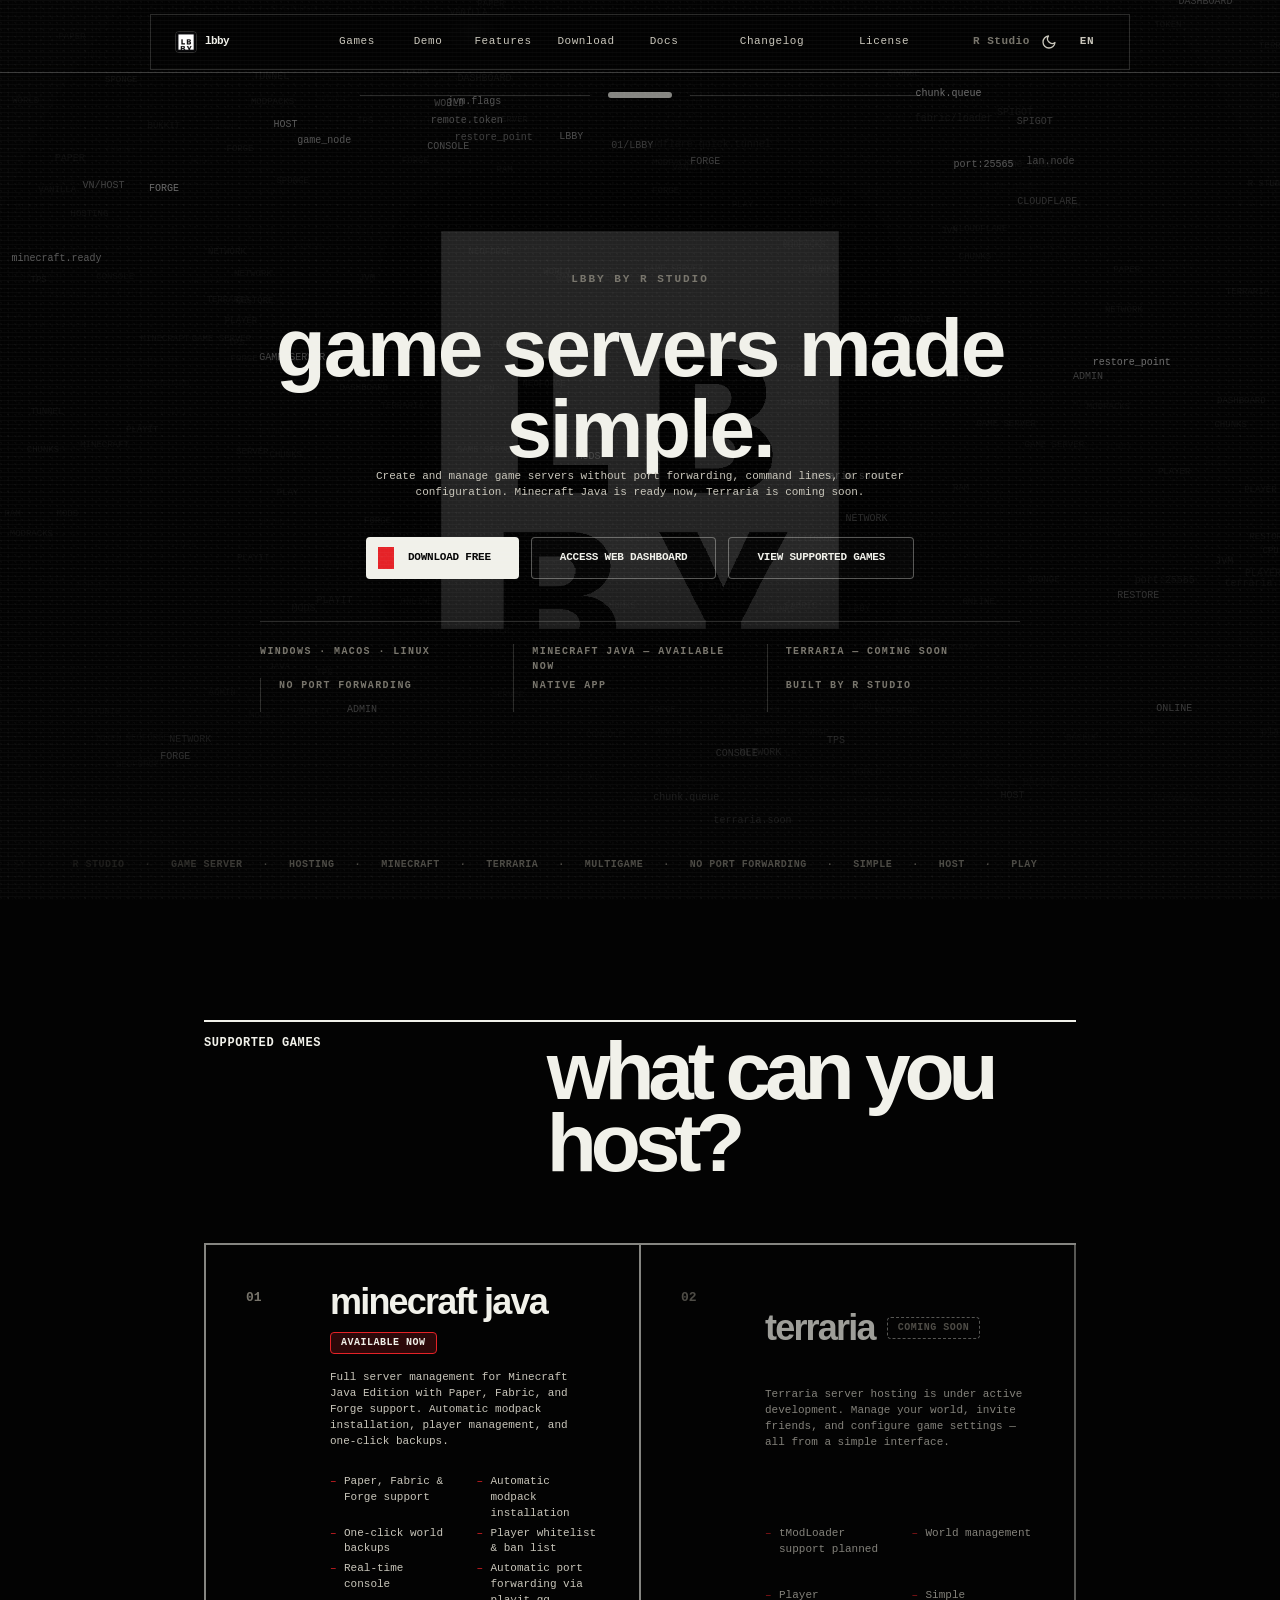
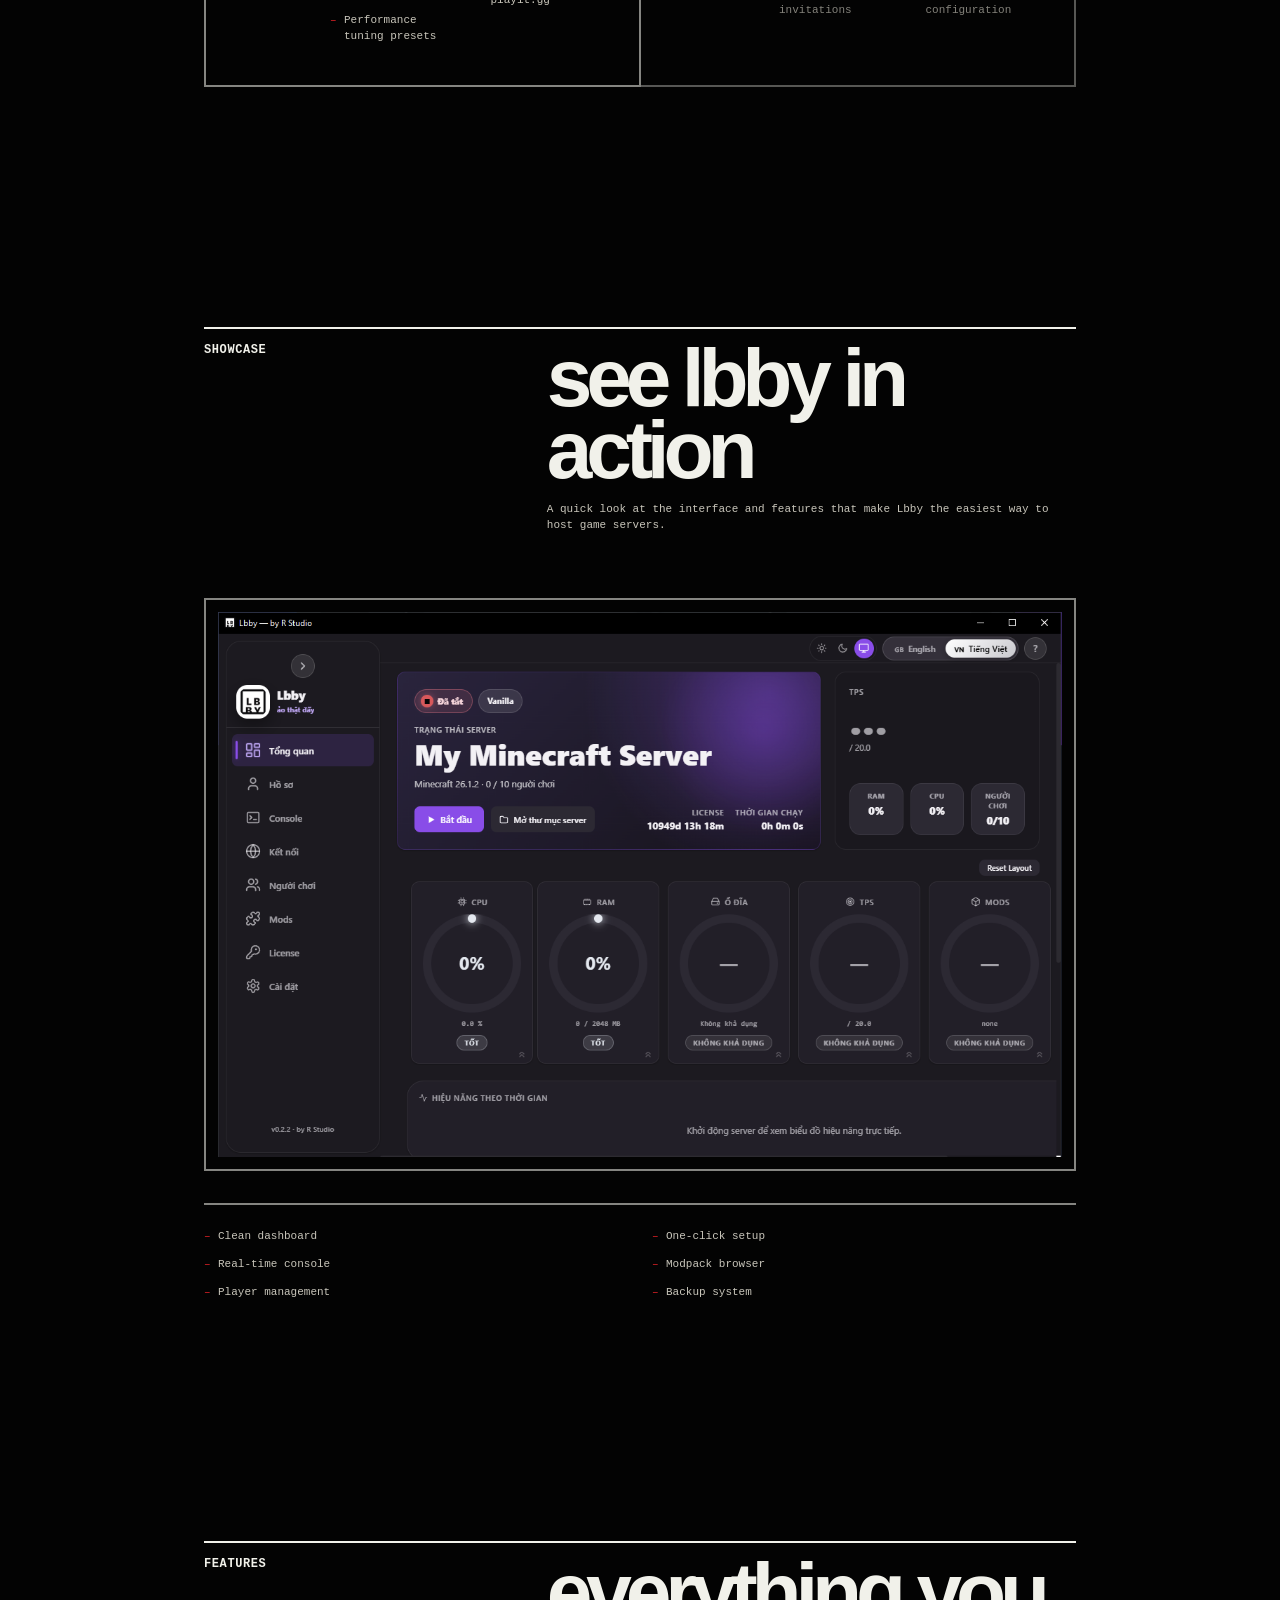
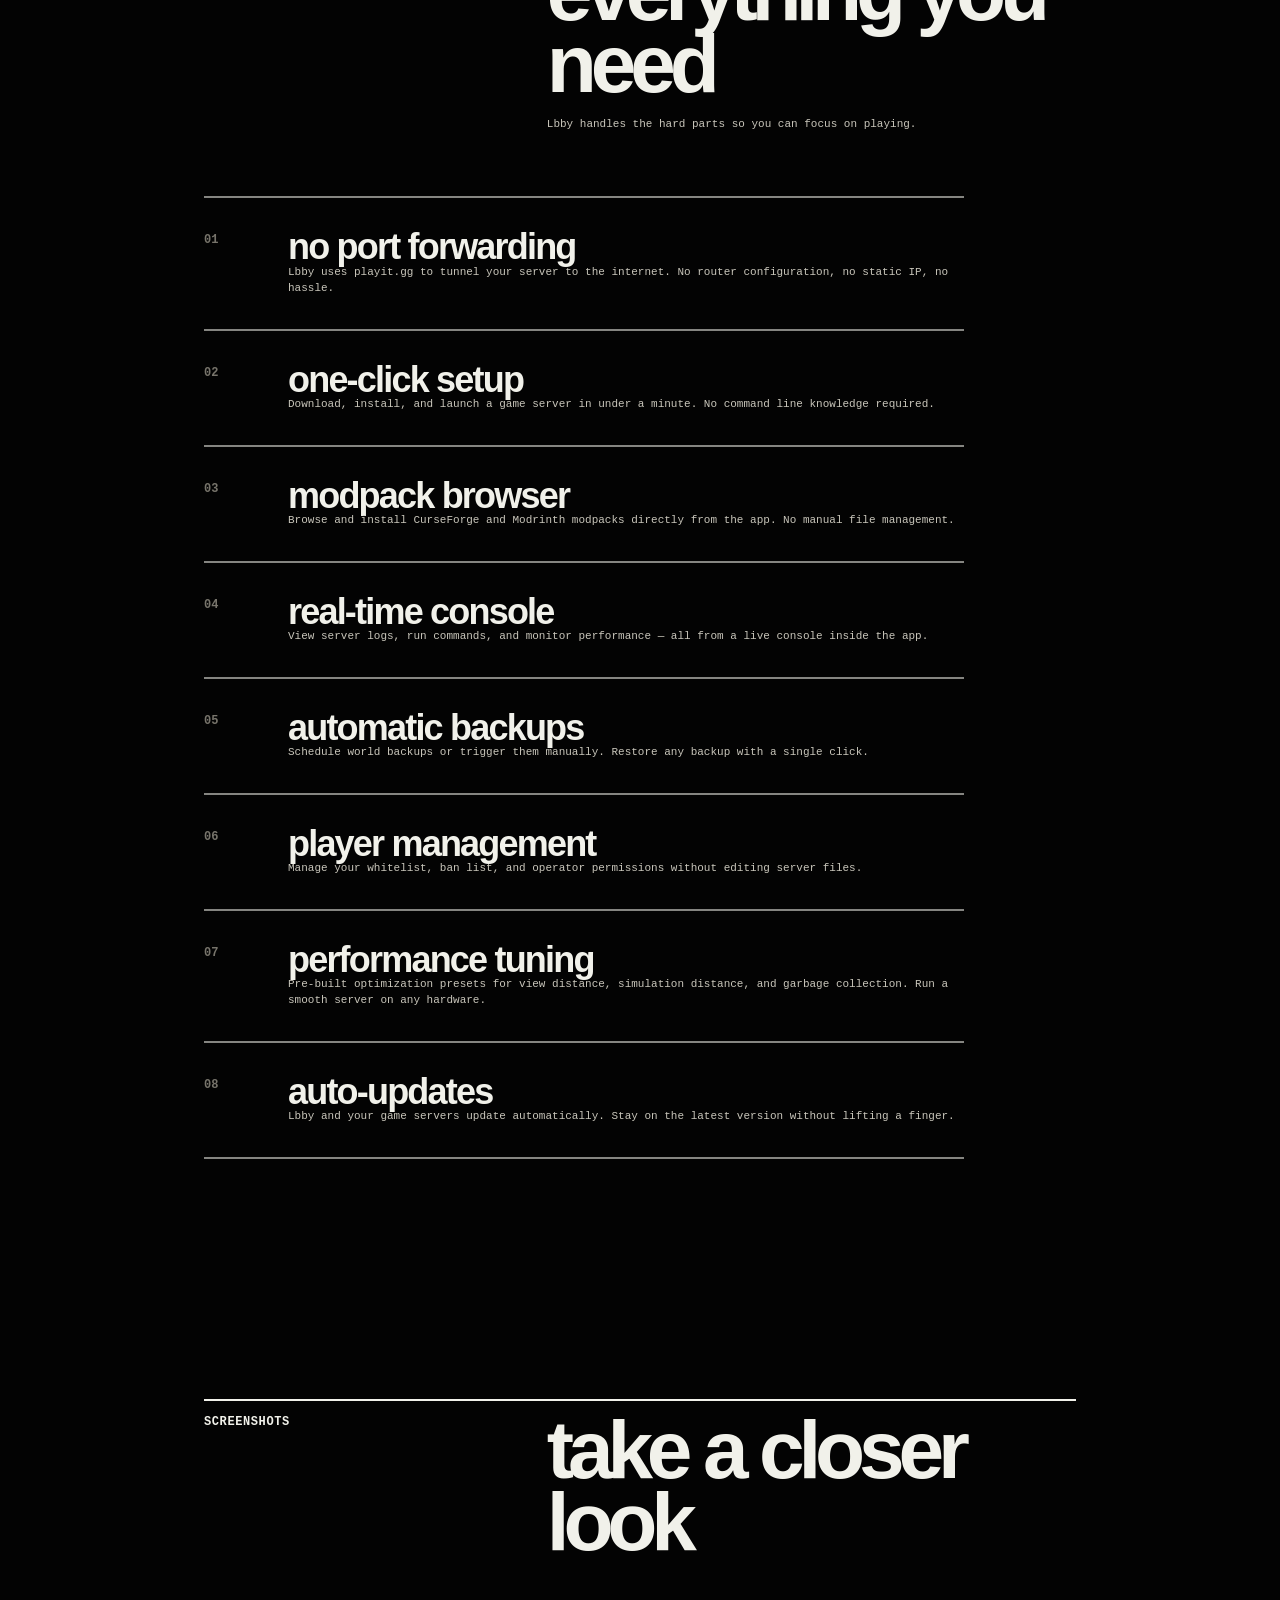
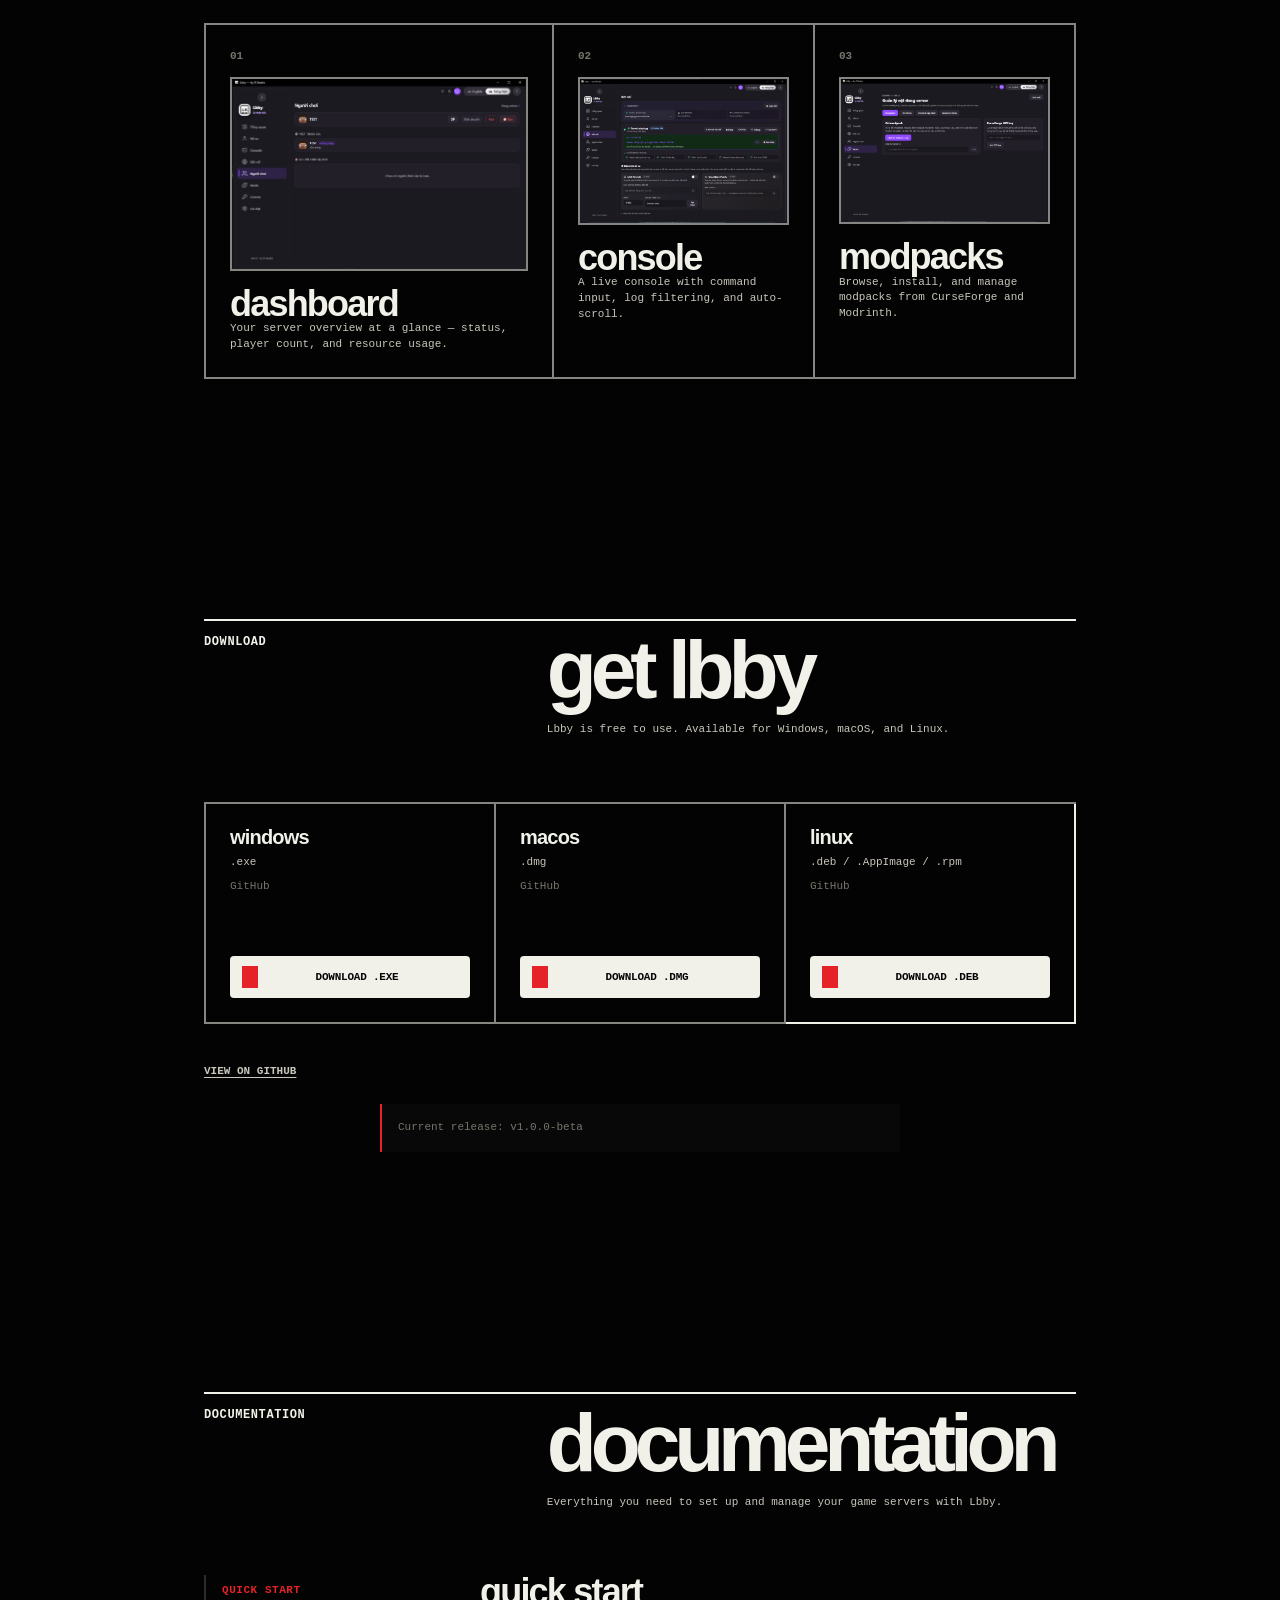
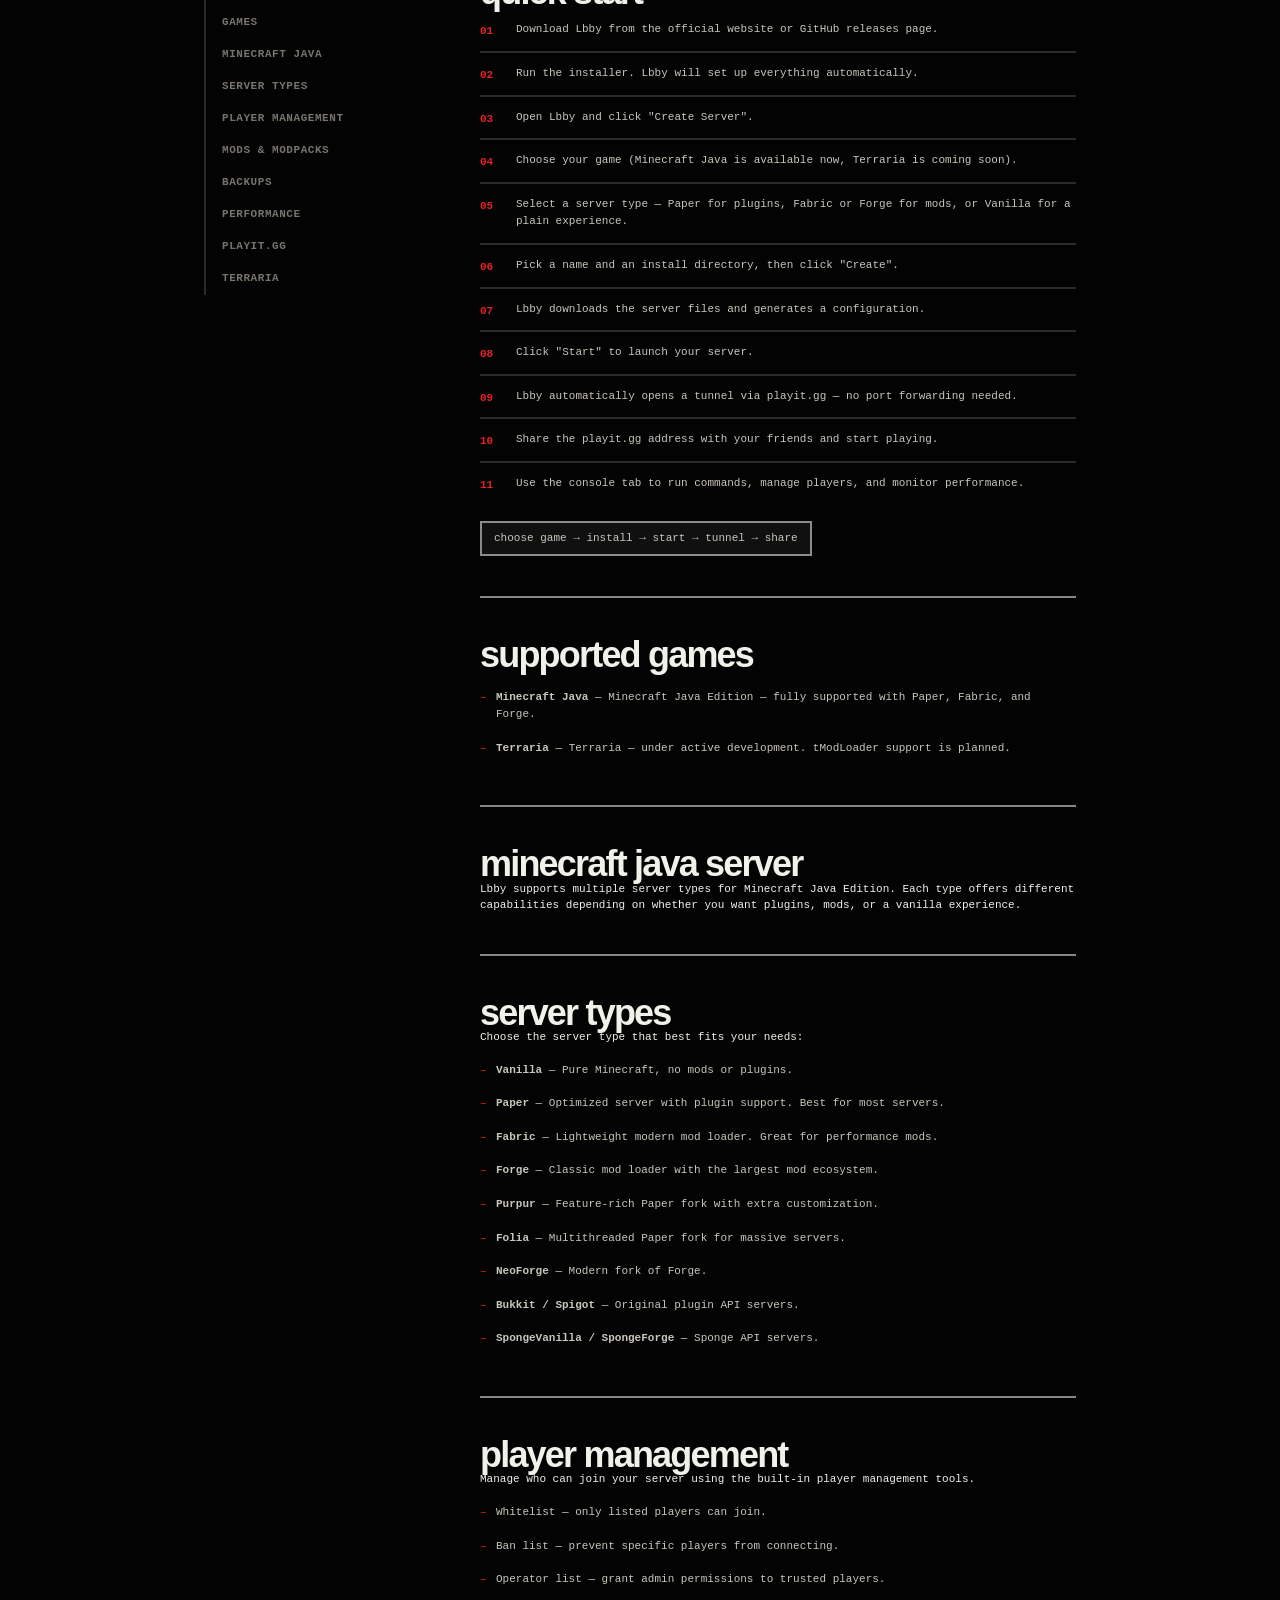
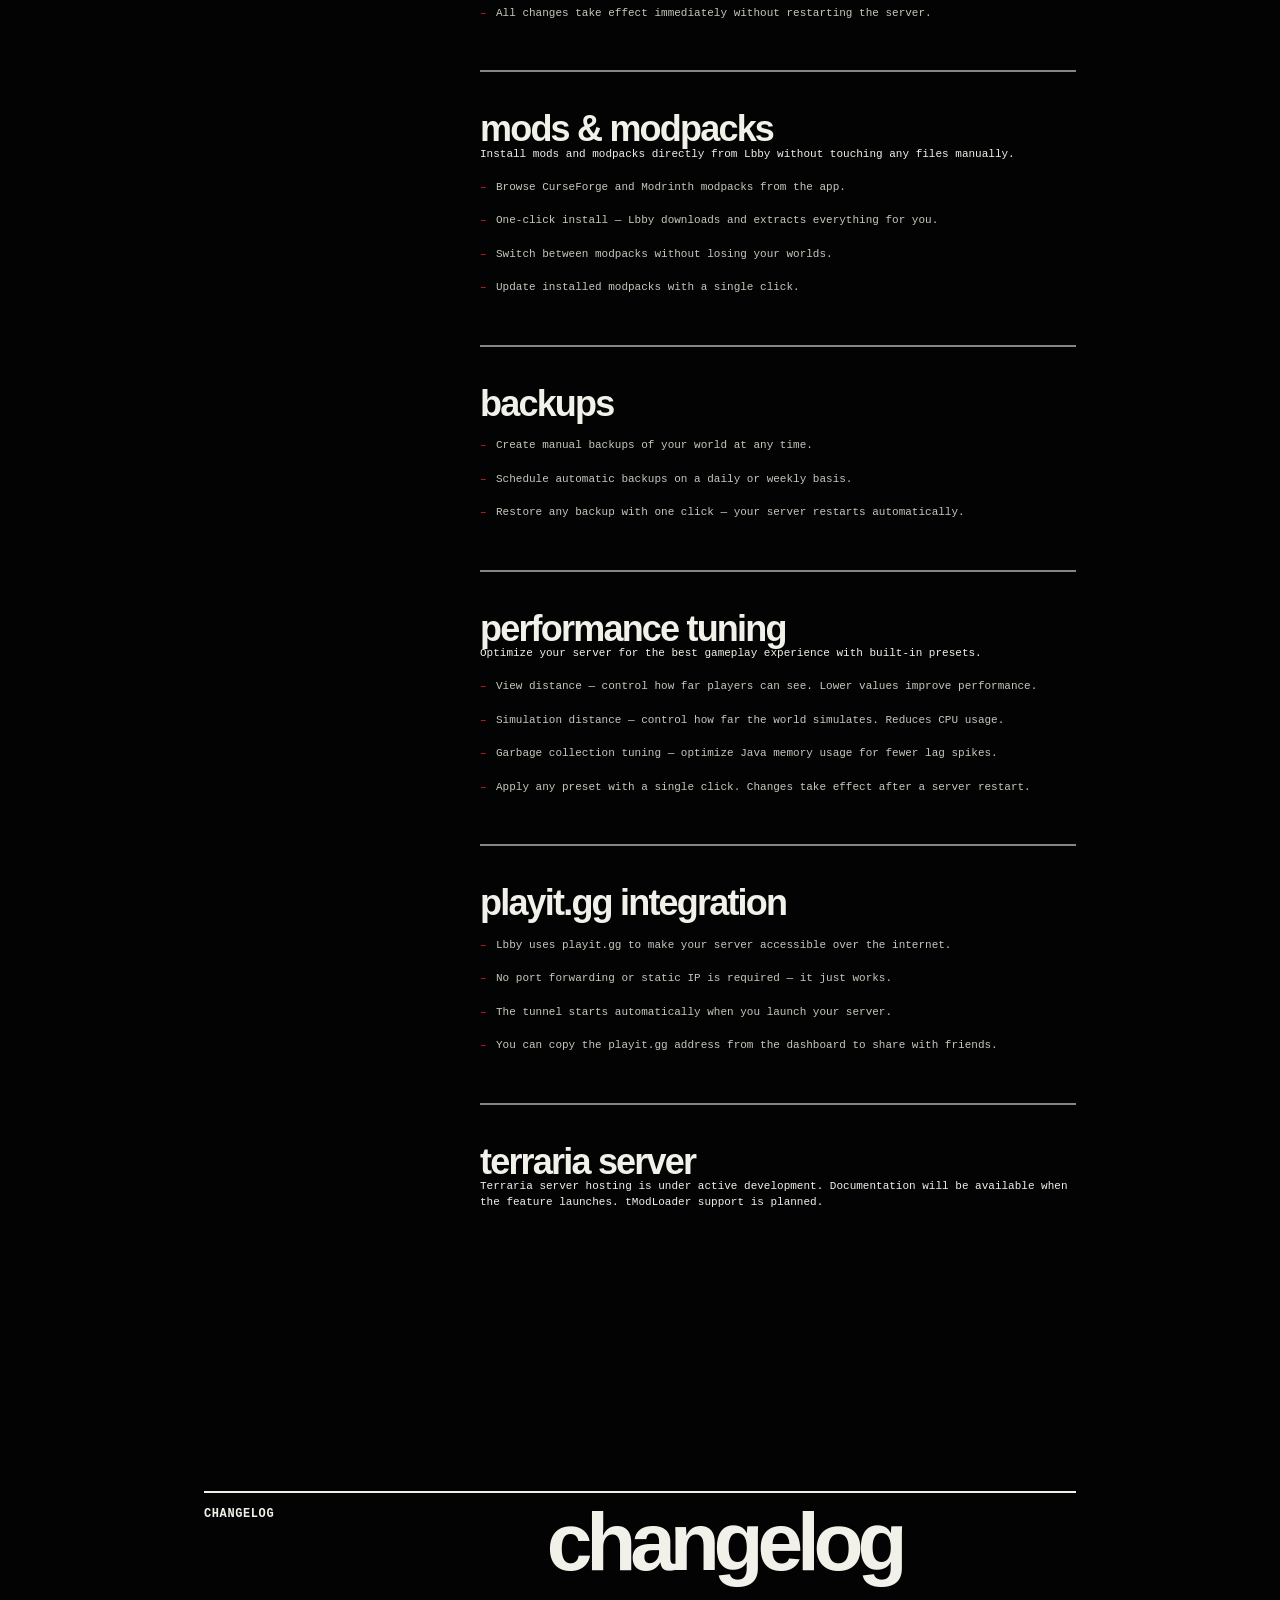
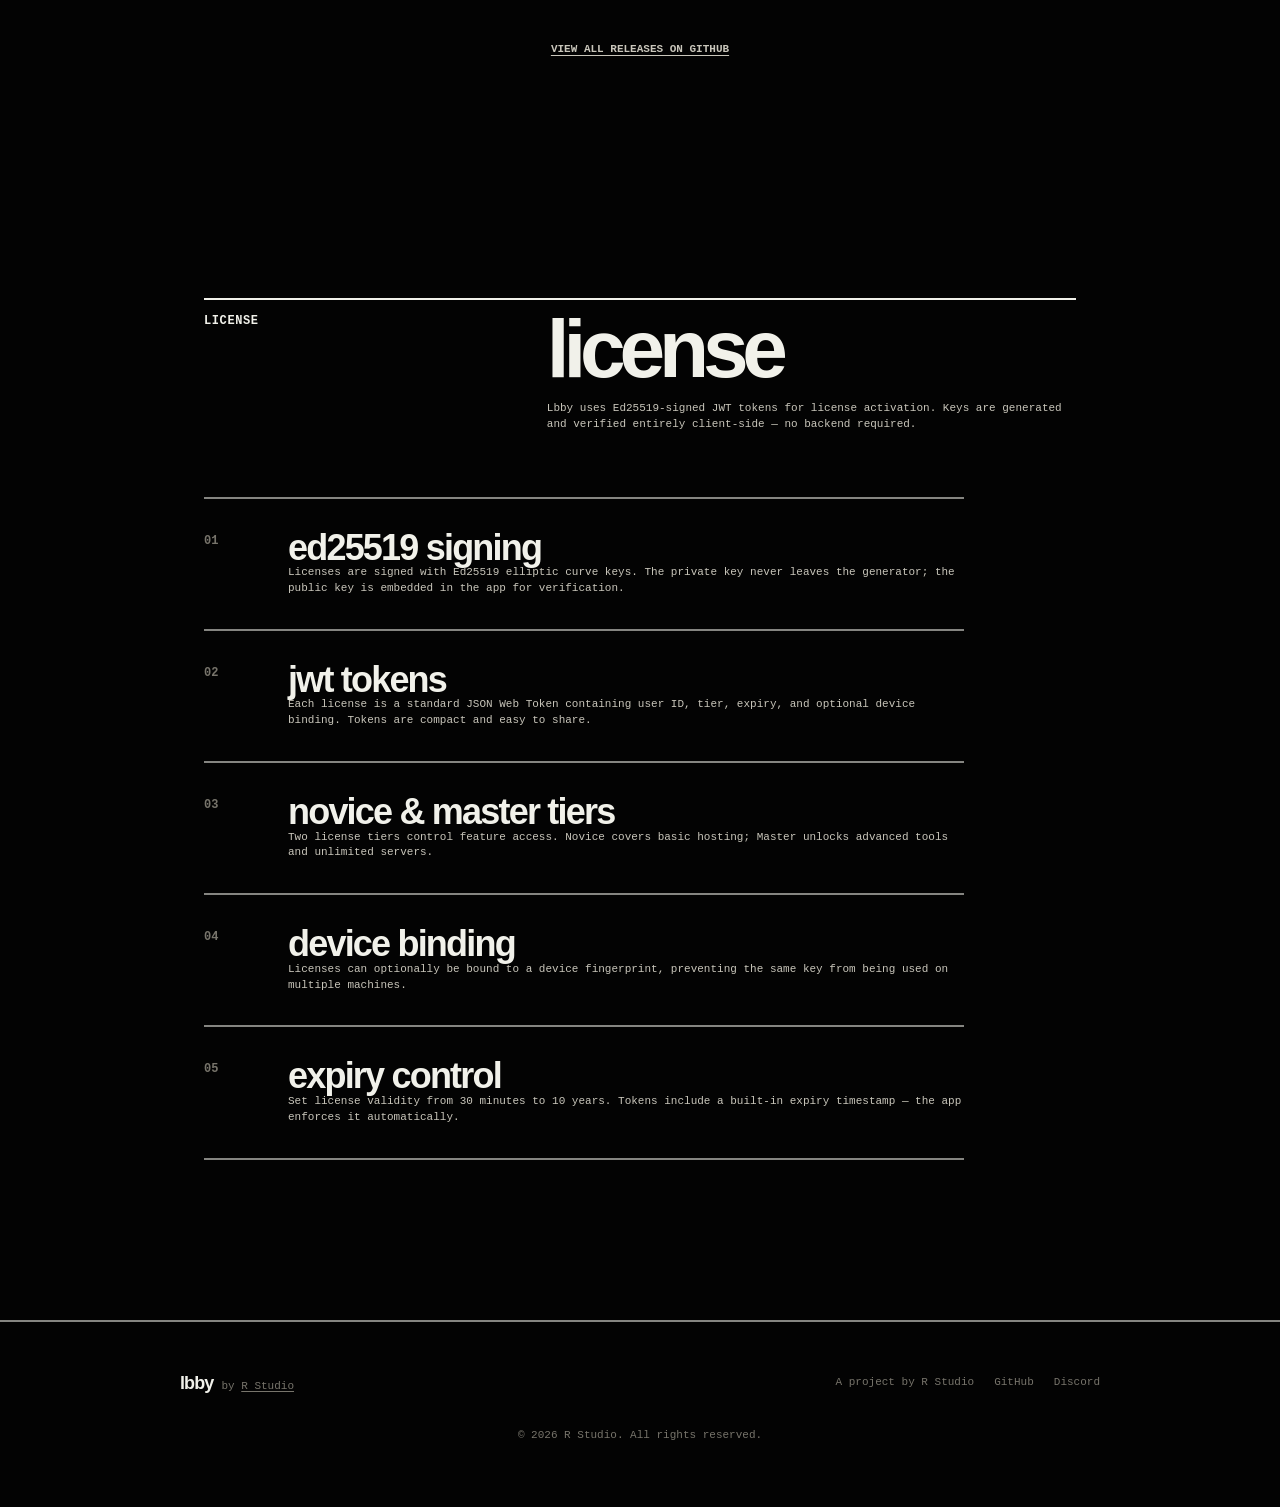
==== commit 6b90dc3e: "Bust nav stylesheet cache" ====
--- a/index.html
+++ b/index.html
@@ -19,7 +19,7 @@
   <link rel="preconnect" href="https://fonts.googleapis.com">
   <link rel="preconnect" href="https://fonts.gstatic.com" crossorigin>
   <link href="https://fonts.googleapis.com/css2?family=Inter:wght@900&family=JetBrains+Mono:wght@400;500;600;700;800;900&display=swap" rel="stylesheet">
-  <link rel="stylesheet" href="/css/style.css?v=rstudio-brutalist-20260713">
+  <link rel="stylesheet" href="/css/style.css?v=nav-fix-6ba359d">
   <script>
     (function() {
       try {
--- a/css/style.css
+++ b/css/style.css
@@ -226,7 +226,7 @@
   top: 14px;
   left: 50%;
   right: auto;
-  width: min(720px, calc(100% - 28px));
+  width: min(980px, calc(100% - 28px));
   height: var(--nav-h);
   border: 1px solid var(--border);
   background: rgba(3, 3, 3, 0.42);
@@ -255,15 +255,17 @@
 
 .nav__inner {
   width: 100%;
-  display: flex;
+  display: grid;
+  grid-template-columns: 96px minmax(0, 1fr) 132px;
   align-items: center;
-  justify-content: space-between;
+  column-gap: 16px;
   padding: 0 24px;
 }
 
 .nav__logo {
   display: flex;
   align-items: center;
+  flex: 0 0 auto;
   gap: 8px;
   font-family: var(--mono);
   font-size: 15px;
@@ -283,9 +285,13 @@
 }
 
 .nav__links {
-  display: flex;
+  display: grid;
+  grid-template-columns: 64px 42px 72px 58px 62px 118px 70px;
+  justify-content: center;
   align-items: center;
-  gap: 22px;
+  gap: 18px;
+  flex: 0 1 auto;
+  min-width: 0;
 }
 
 .nav__link {
@@ -296,6 +302,8 @@
   color: var(--text-muted);
   transition: color var(--dur-fast) var(--ease);
   position: relative;
+  text-align: center;
+  white-space: nowrap;
 }
 
 .nav__link:hover,
@@ -328,6 +336,8 @@
 .nav__toggles {
   display: flex;
   align-items: center;
+  justify-content: flex-end;
+  flex: 0 0 auto;
   gap: 8px;
 }
 
@@ -337,7 +347,7 @@
   display: flex;
   align-items: center;
   justify-content: center;
-  width: 32px;
+  width: 36px;
   height: 32px;
   border-radius: var(--radius-sm);
   border: 1px solid transparent;
@@ -371,7 +381,7 @@
   font-weight: 600;
   letter-spacing: 0.05em;
   padding: 4px 8px;
-  min-width: 32px;
+  min-width: 36px;
   text-align: center;
 }
 
@@ -569,6 +579,20 @@
     opacity: 1;
     transform: none;
     transition: none;
+  }
+  
+  .hero__strip {
+    animation: none;
+  }
+  
+  .scanline {
+    display: none;
+  }
+  
+  * {
+    animation-duration: 0.01ms !important;
+    animation-iteration-count: 1 !important;
+    transition-duration: 0.01ms !important;
   }
 }
 
@@ -1351,20 +1375,6 @@
 
 /* ── Responsive Styles ─────────────────────────────────────── */
 @media (max-width: 980px) {
-  .nav__inner {
-    max-width: var(--max-w);
-  }
-
-  .nav__links {
-    gap: 16px;
-  }
-
-  .nav__link {
-    font-size: 11px;
-  }
-}
-
-@media (max-width: 820px) {
   .nav__links,
   .nav__toggles {
     display: none;
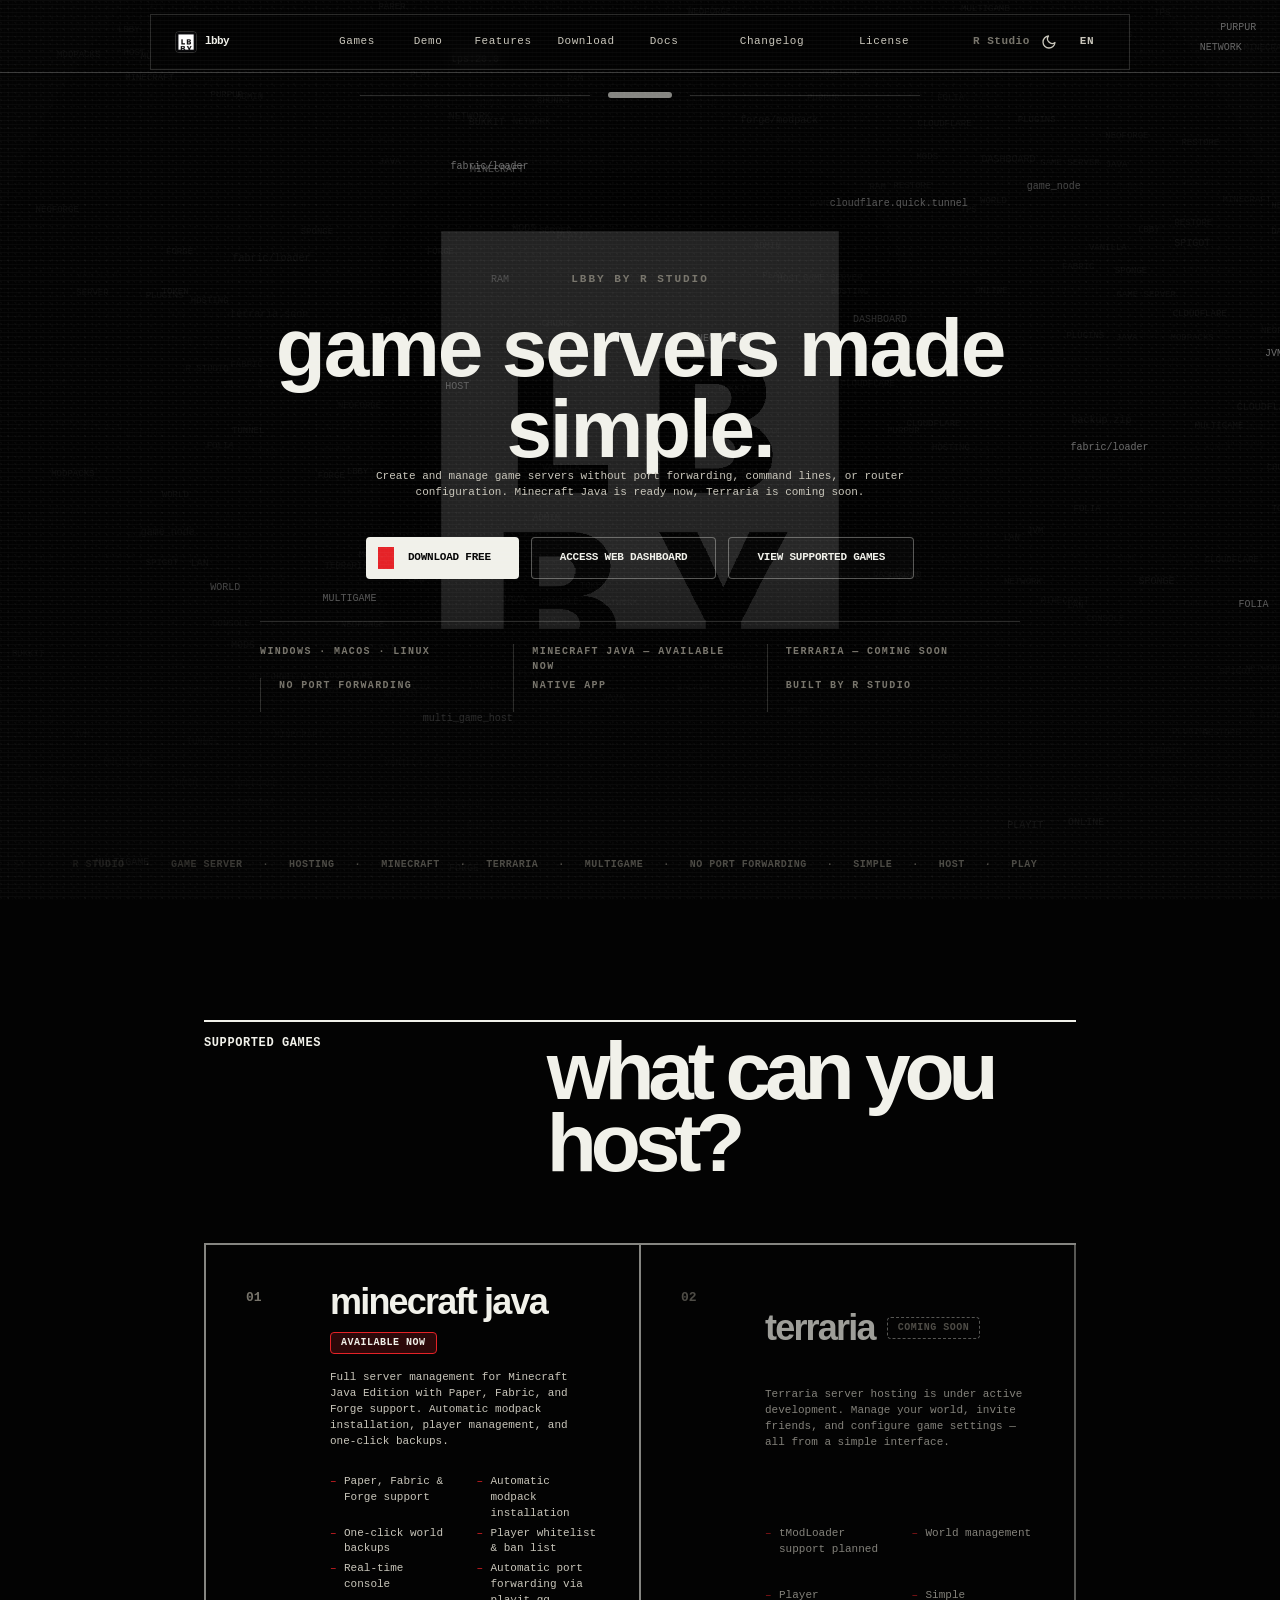
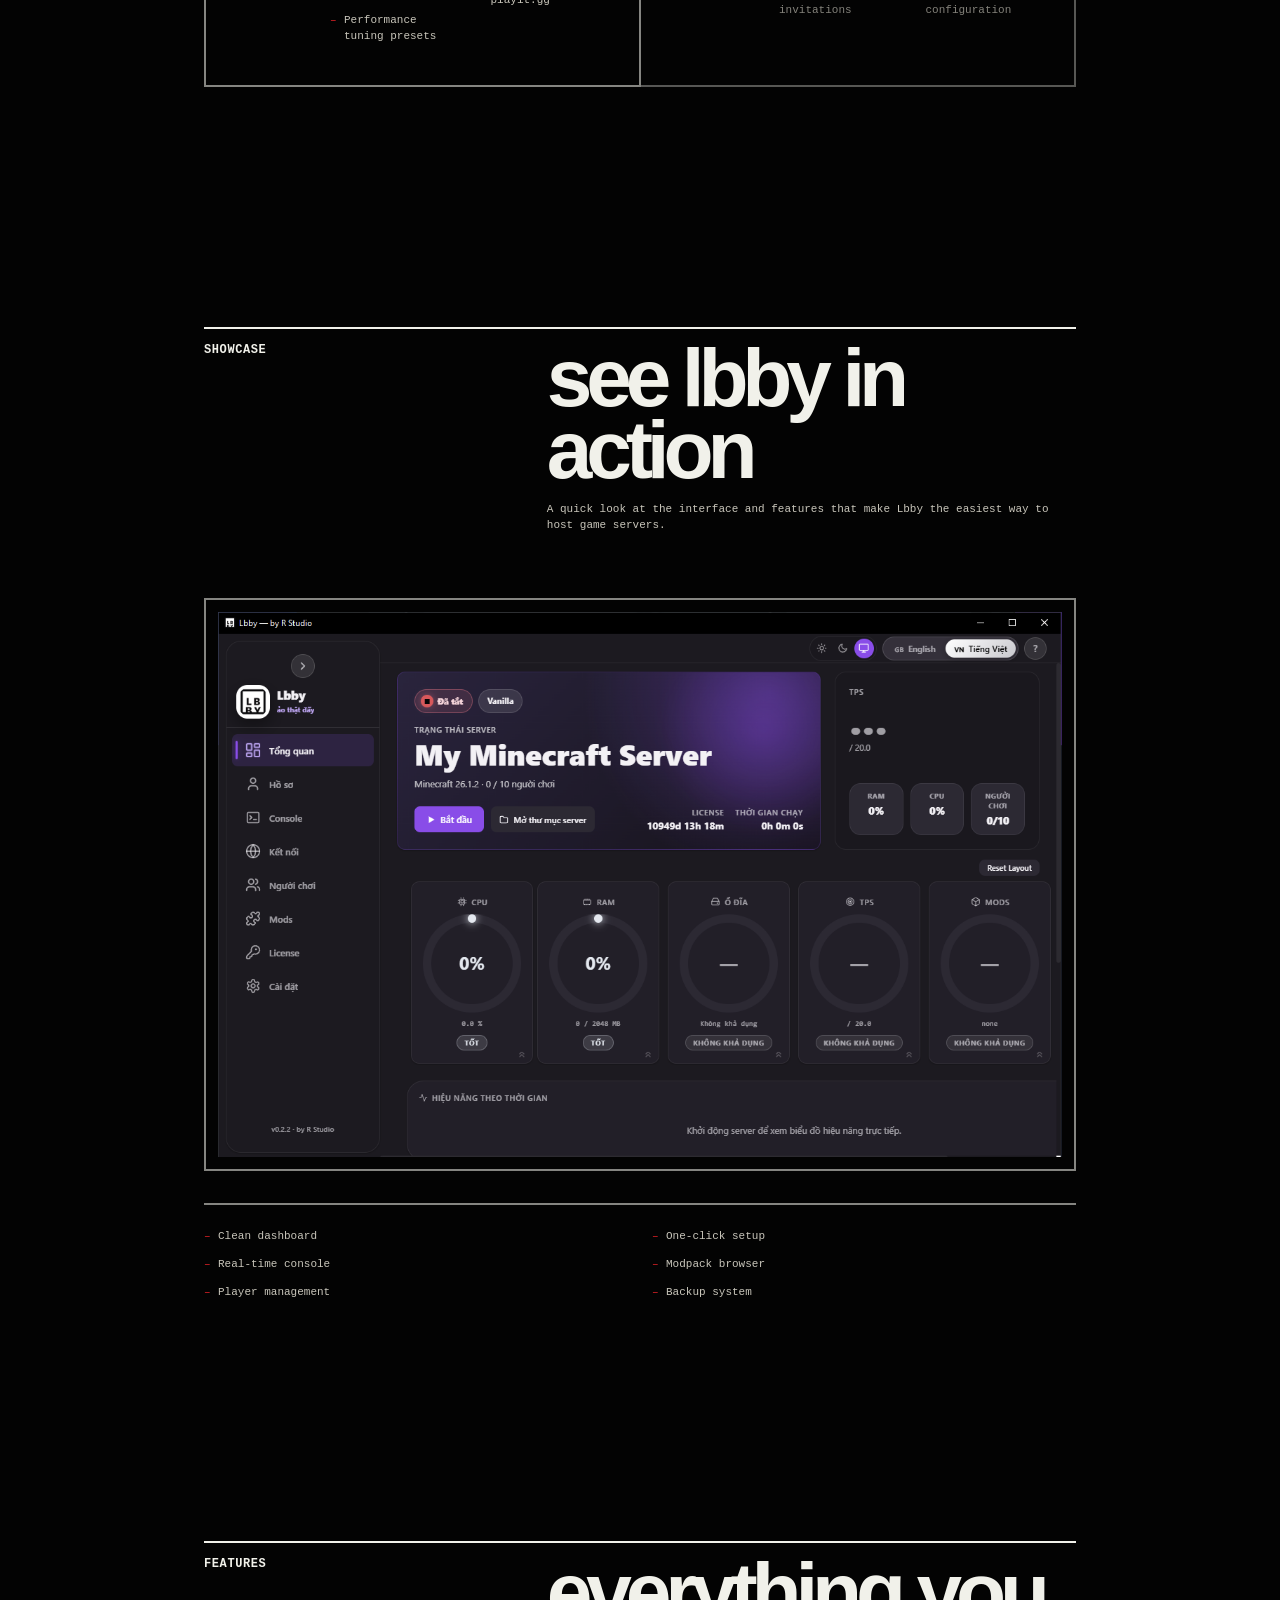
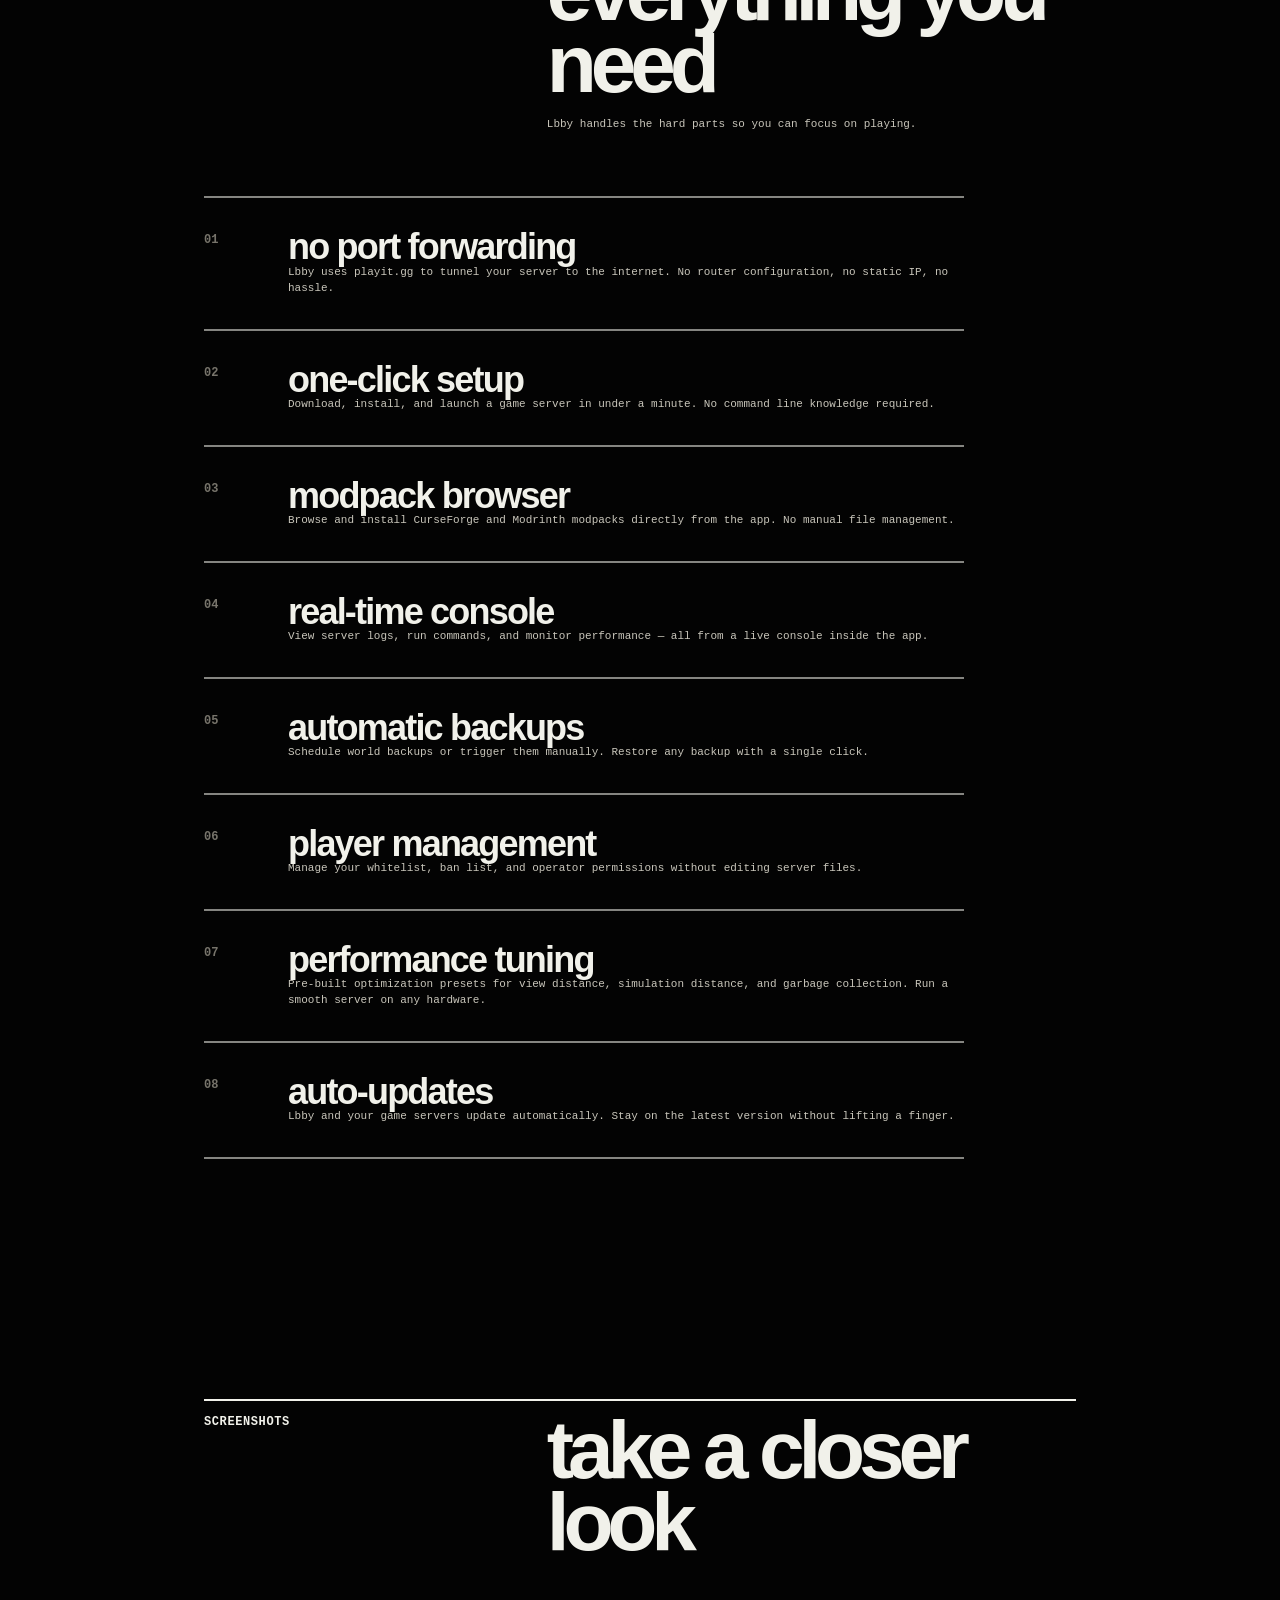
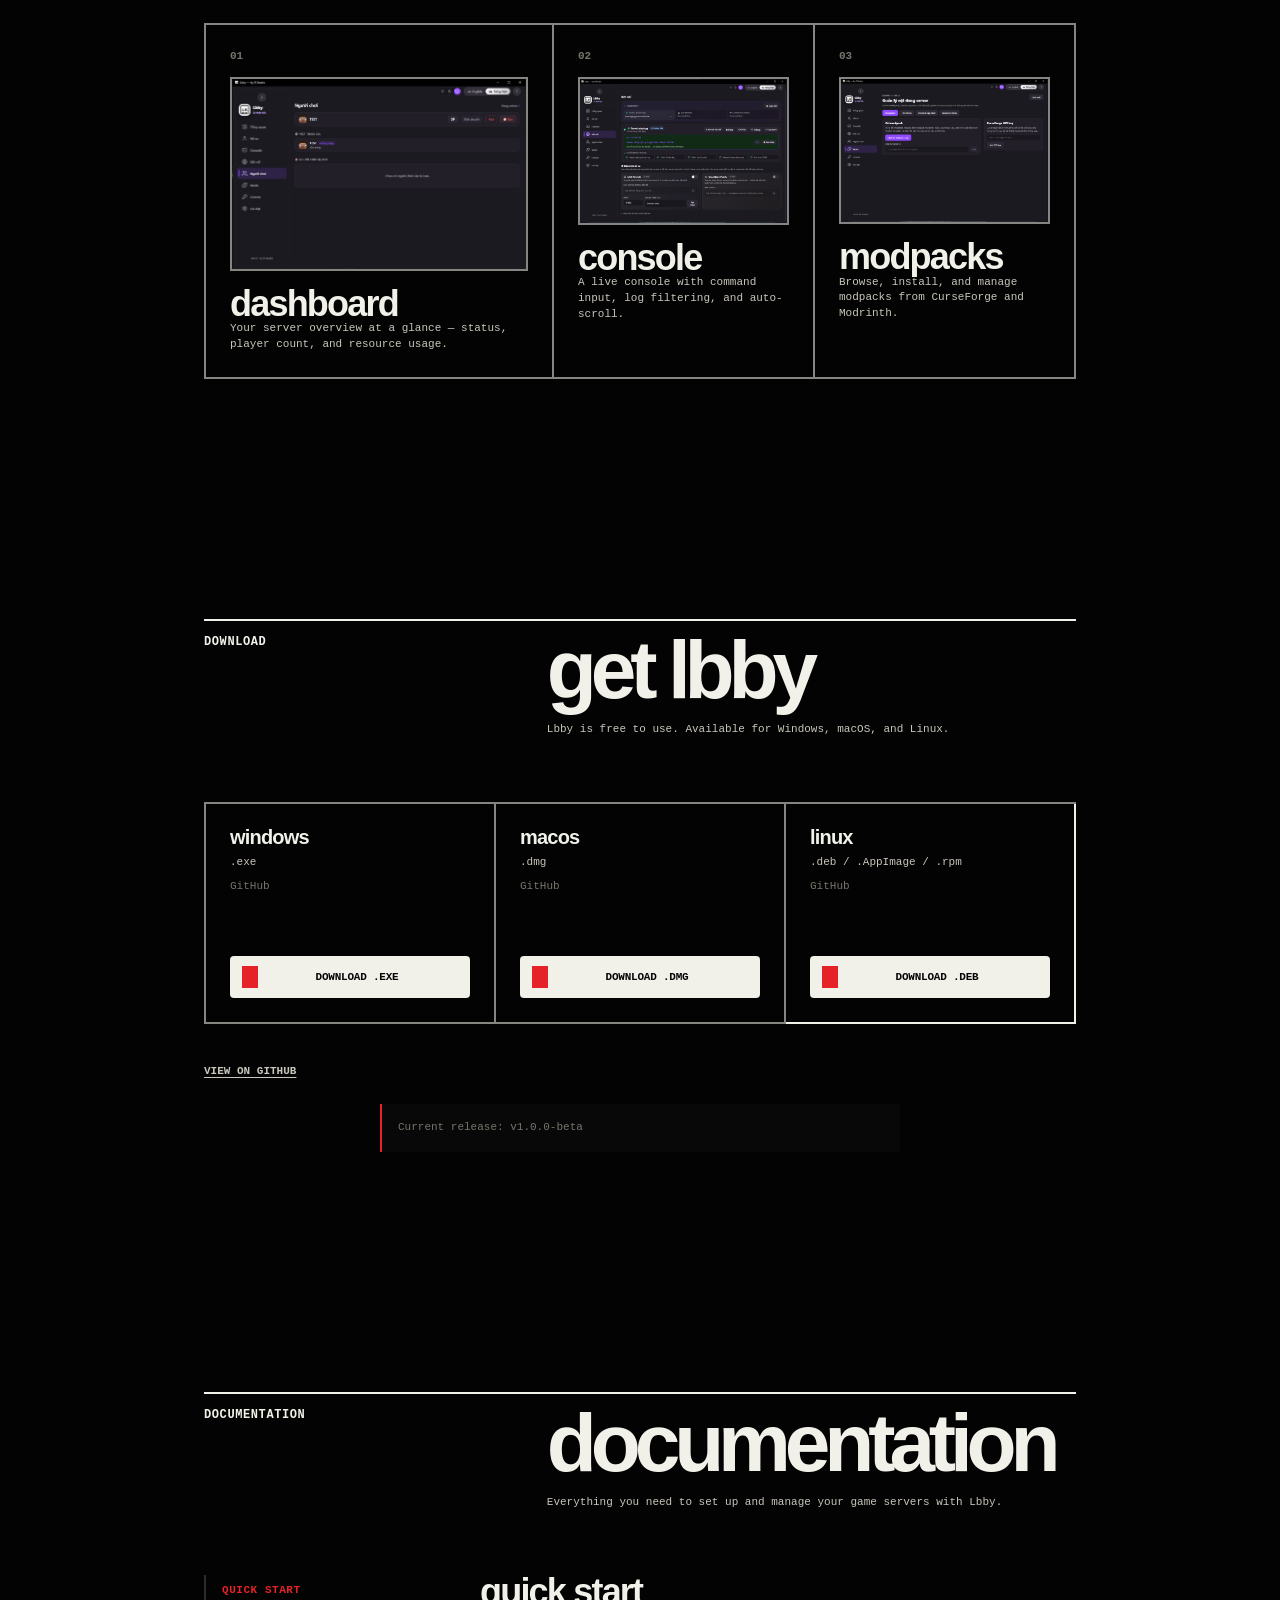
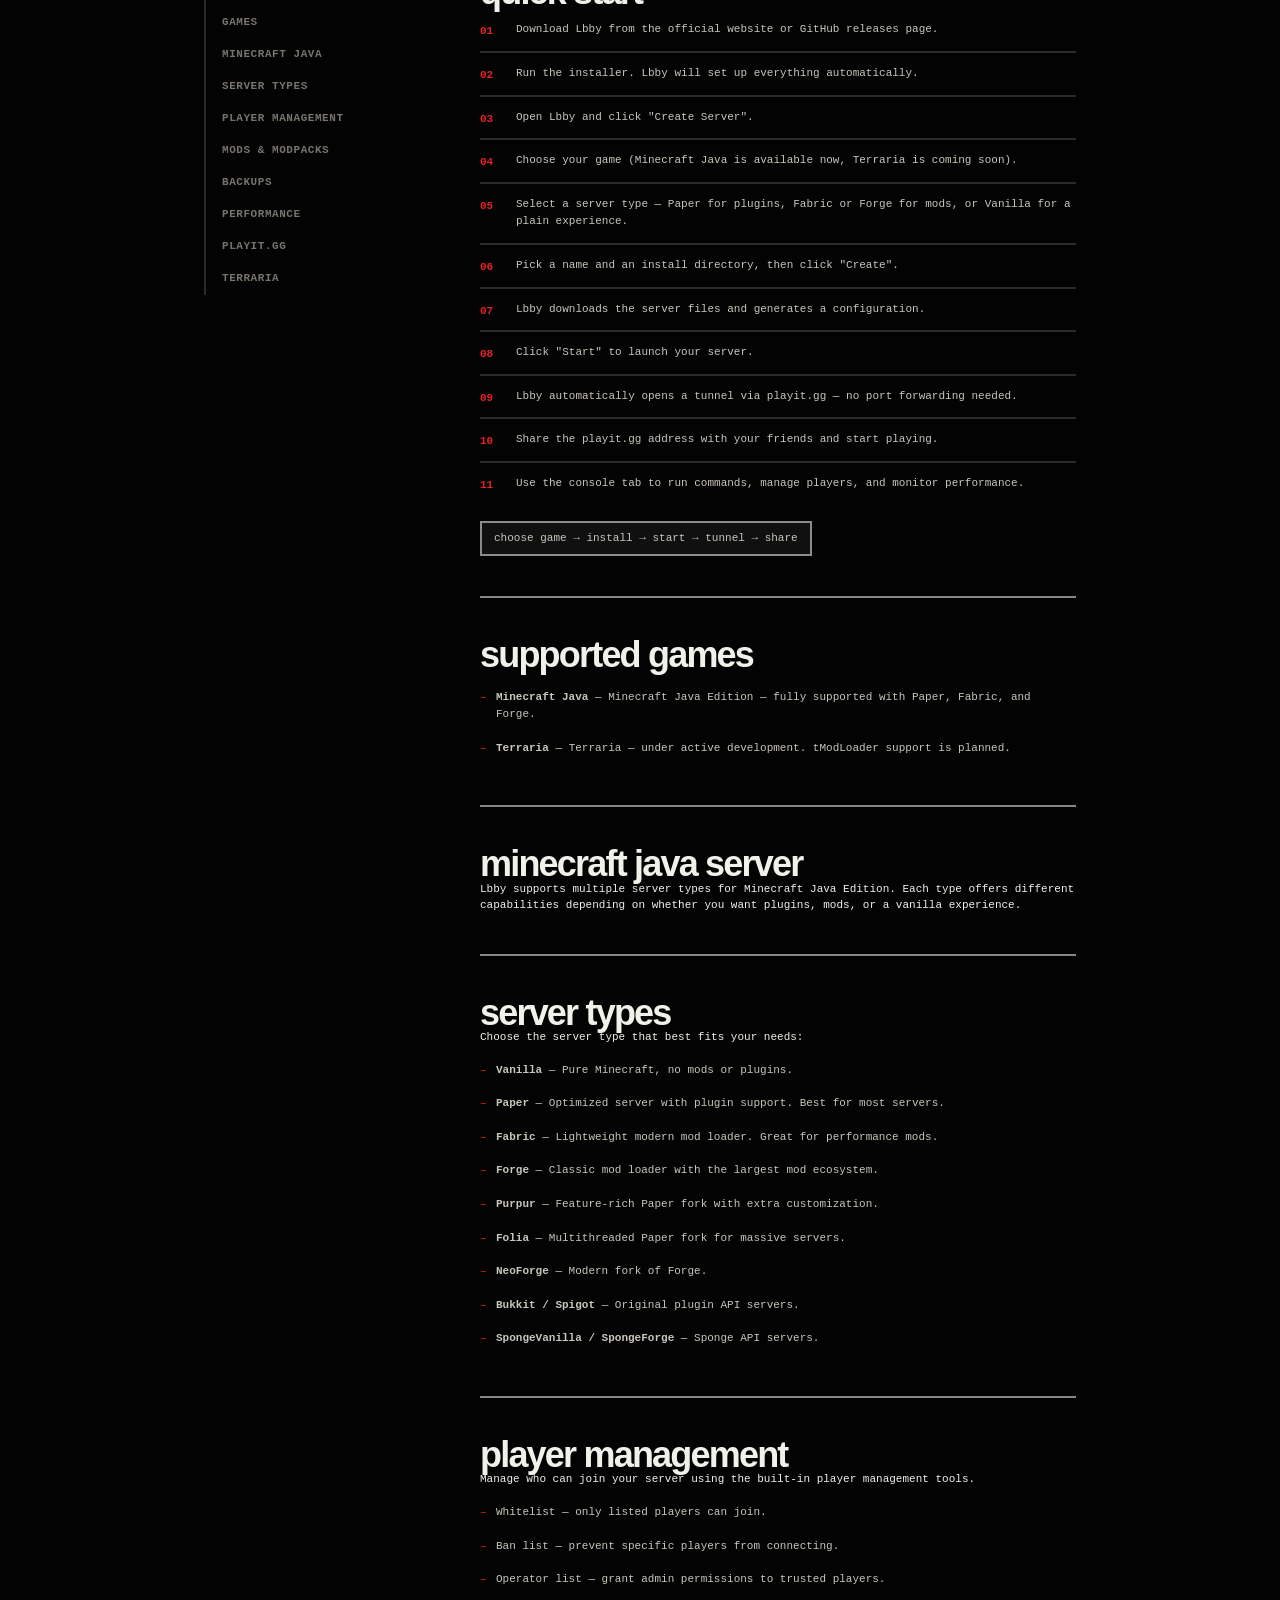
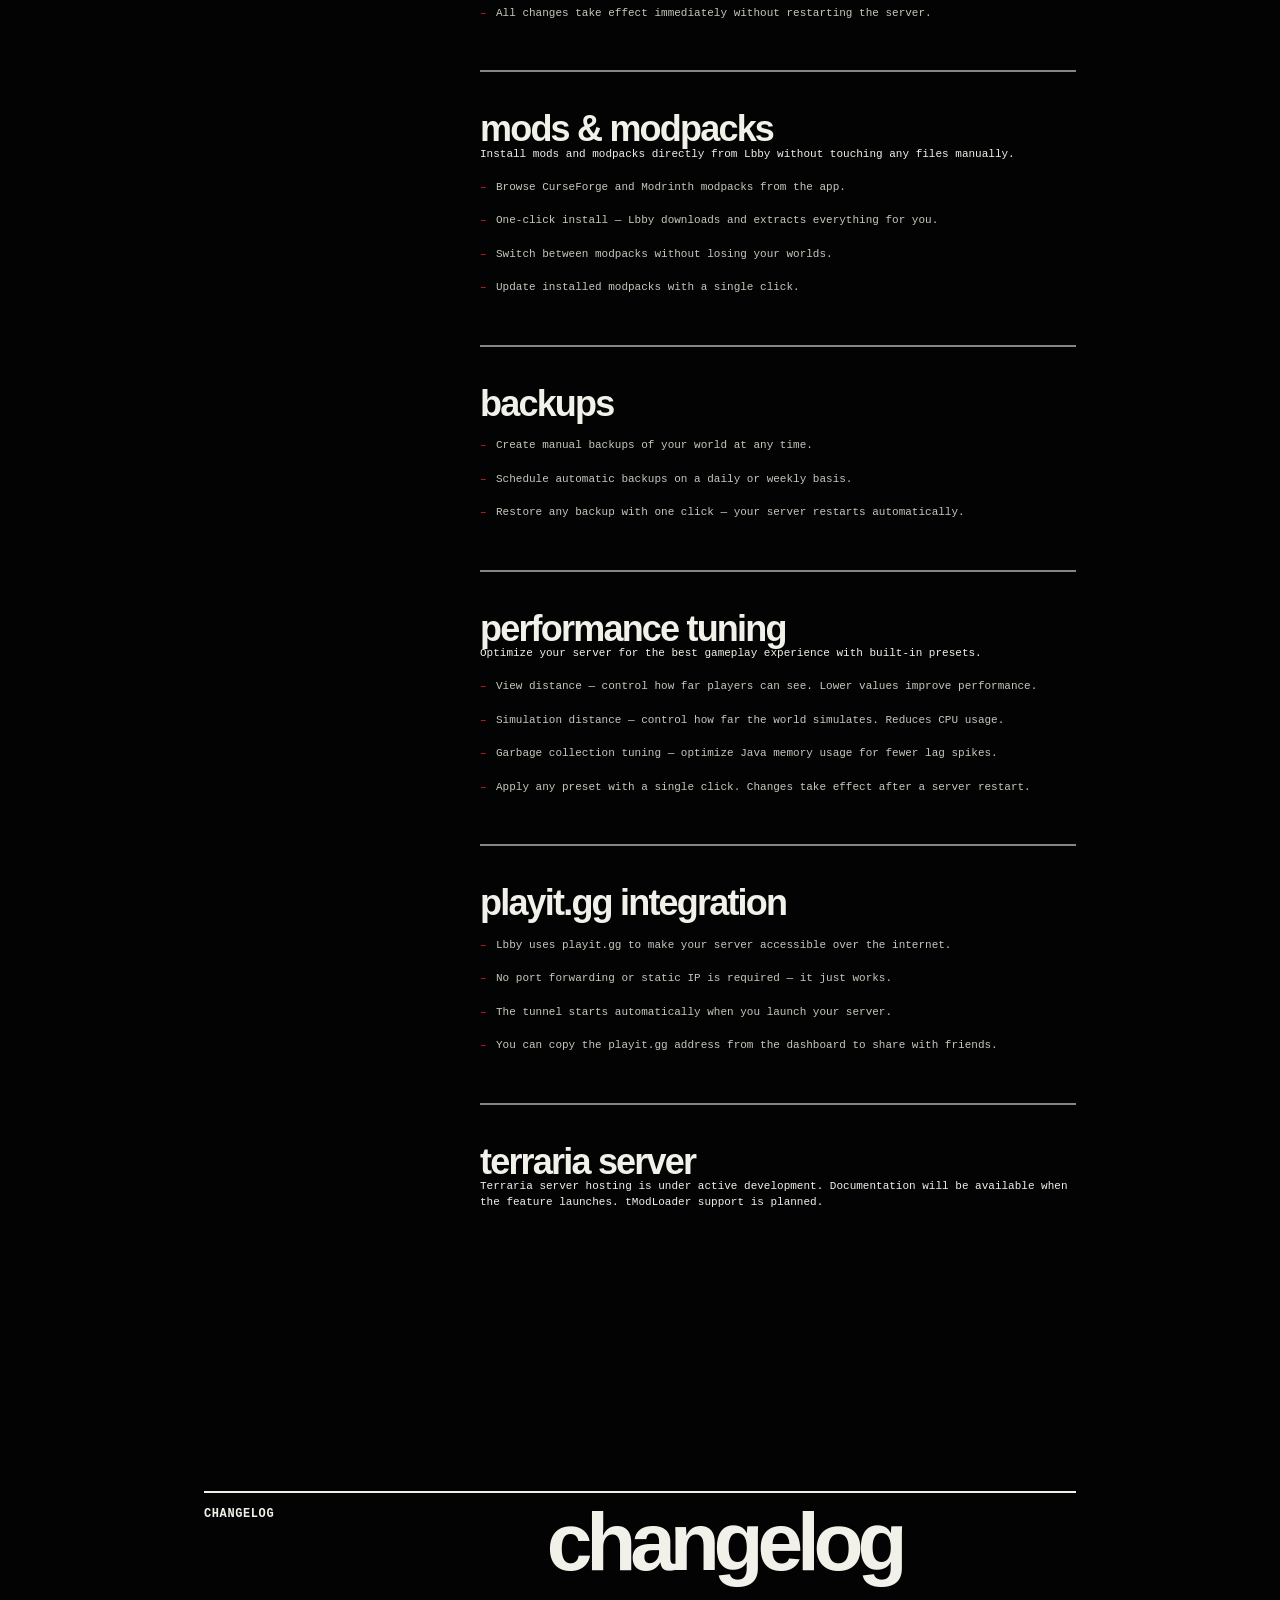
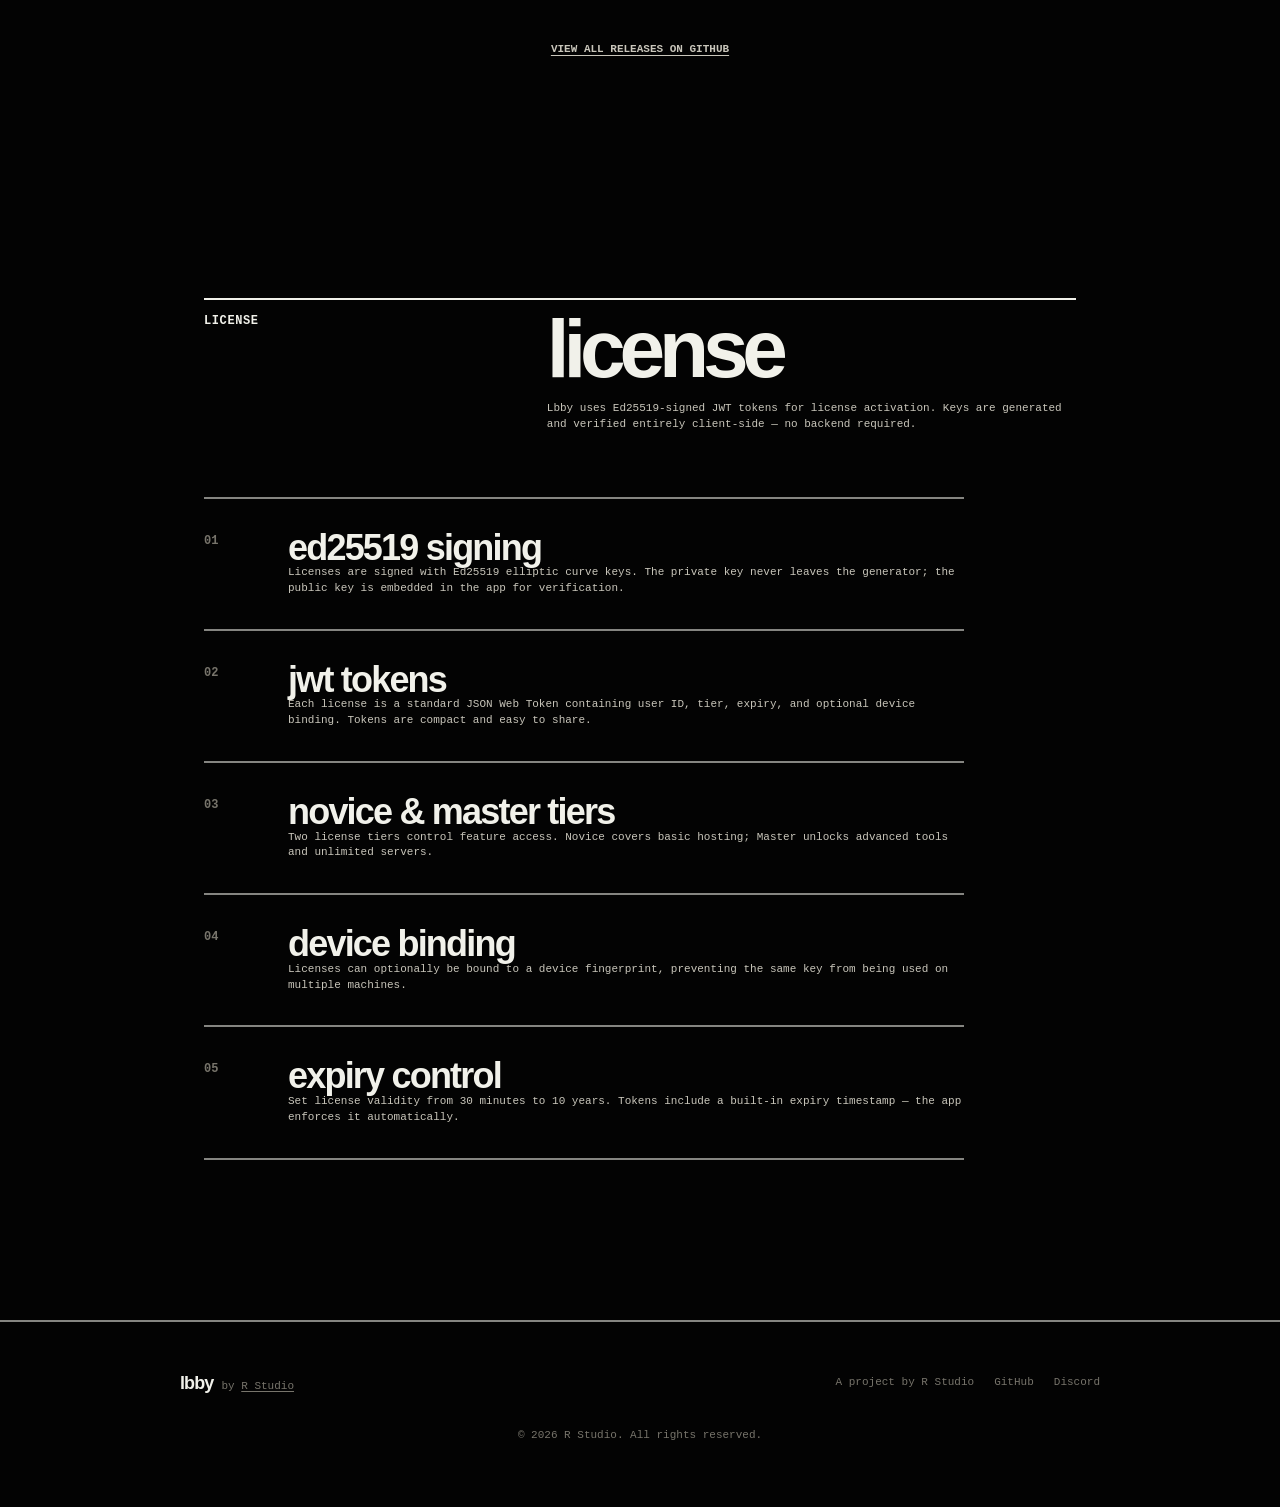
==== commit 63e00b54: "fix: update domain references from rstudio.live to lbby.net" ====
--- a/index.html
+++ b/index.html
@@ -51,7 +51,7 @@
         <a href="#license" class="nav__link" data-i18n="nav.license">License</a>
       </div>
       <div class="nav__toggles">
-        <a href="https://rstudio.live" class="nav__link nav__link--brand">R Studio</a>
+        <a href="https://lbby.net" class="nav__link nav__link--brand">R Studio</a>
         <button class="theme-toggle" id="theme-toggle" aria-label="Switch to light mode">
           <svg class="icon-sun" width="16" height="16" viewBox="0 0 24 24" fill="none" stroke="currentColor" stroke-width="2" stroke-linecap="round" stroke-linejoin="round"><circle cx="12" cy="12" r="5"/><line x1="12" y1="1" x2="12" y2="3"/><line x1="12" y1="21" x2="12" y2="23"/><line x1="4.22" y1="4.22" x2="5.64" y2="5.64"/><line x1="18.36" y1="18.36" x2="19.78" y2="19.78"/><line x1="1" y1="12" x2="3" y2="12"/><line x1="21" y1="12" x2="23" y2="12"/><line x1="4.22" y1="19.78" x2="5.64" y2="18.36"/><line x1="18.36" y1="5.64" x2="19.78" y2="4.22"/></svg>
           <svg class="icon-moon" width="16" height="16" viewBox="0 0 24 24" fill="none" stroke="currentColor" stroke-width="2" stroke-linecap="round" stroke-linejoin="round"><path d="M21 12.79A9 9 0 1 1 11.21 3 7 7 0 0 0 21 12.79z"/></svg>
@@ -74,7 +74,7 @@
     <a href="#changelog" data-i18n="nav.changelog">Changelog</a>
     <a href="#license" data-i18n="nav.license">License</a>
     <div class="nav__dropdown-toggles">
-      <a href="https://rstudio.live" class="nav__link nav__link--brand">R Studio</a>
+      <a href="https://lbby.net" class="nav__link nav__link--brand">R Studio</a>
       <button class="theme-toggle" aria-label="Switch theme" onclick="document.getElementById('theme-toggle').click()">
         <svg class="icon-sun" width="16" height="16" viewBox="0 0 24 24" fill="none" stroke="currentColor" stroke-width="2"><circle cx="12" cy="12" r="5"/><line x1="12" y1="1" x2="12" y2="3"/><line x1="12" y1="21" x2="12" y2="23"/></svg>
         <svg class="icon-moon" width="16" height="16" viewBox="0 0 24 24" fill="none" stroke="currentColor" stroke-width="2"><path d="M21 12.79A9 9 0 1 1 11.21 3 7 7 0 0 0 21 12.79z"/></svg>
@@ -517,10 +517,10 @@
     <div class="footer__inner">
       <div class="footer__left">
         <a href="/" class="footer__brand">Lbby</a>
-        <span class="footer__by">by <a href="https://rstudio.live">R Studio</a></span>
+        <span class="footer__by">by <a href="https://lbby.net">R Studio</a></span>
       </div>
       <div class="footer__links">
-        <a href="https://rstudio.live" data-i18n="footer.rstudio">R Studio</a>
+        <a href="https://lbby.net" data-i18n="footer.rstudio">R Studio</a>
         <a href="https://github.com/aindrewkwk/lbby-releases" data-i18n="footer.github">GitHub</a>
         <a href="https://discord.gg/cAyhN24pAN" data-i18n="footer.discord">Discord</a>
       </div>
